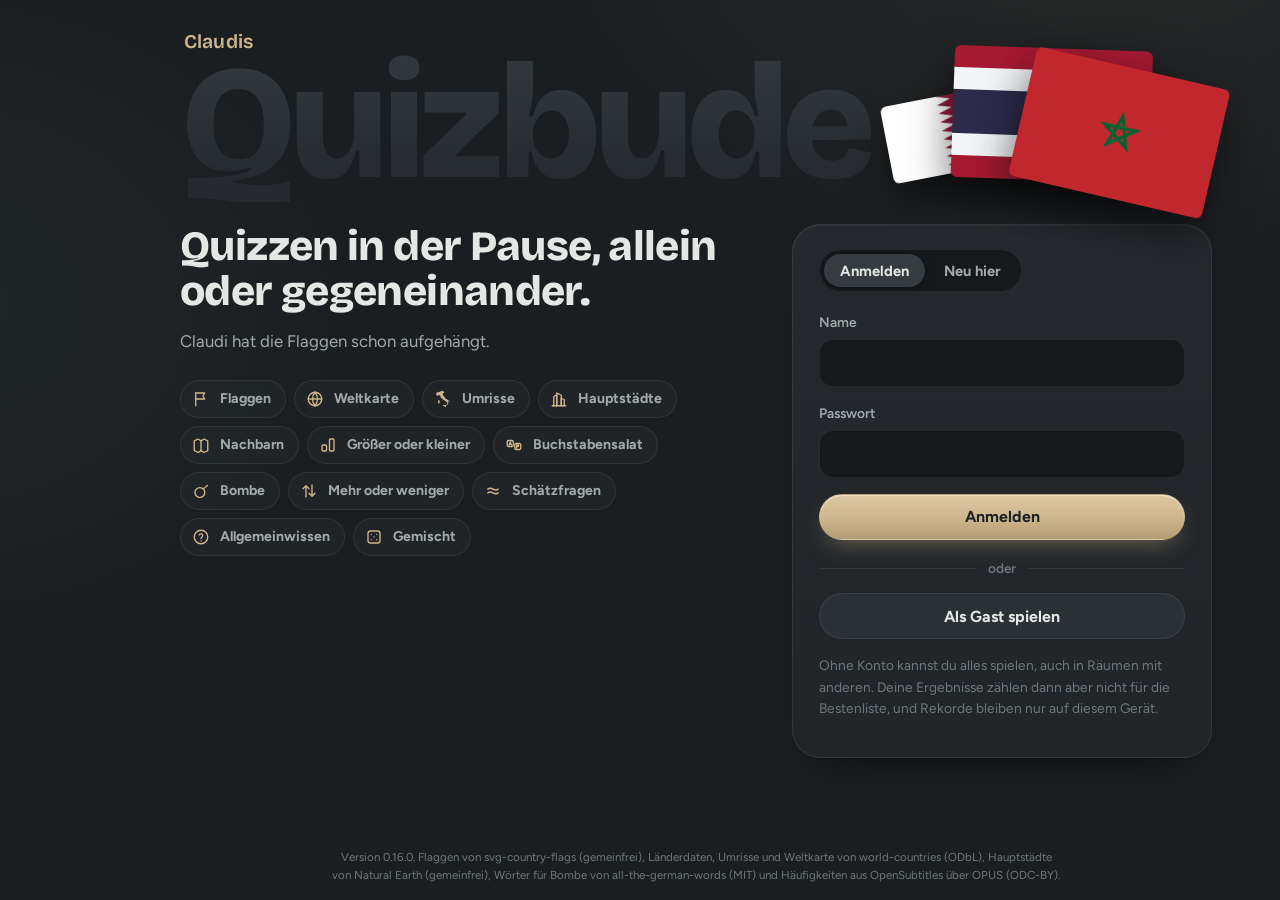
==== index.html @ e396bd6e "0.16.0: Spielleiter-Modus für den Gastgeber, Kategorien in Gruppen Co-Authored-By: Claude Opus 5.5 <" ====
<!DOCTYPE html>
<html lang="de">
<head>
<meta charset="utf-8">
<meta name="viewport" content="width=device-width, initial-scale=1">
<title>Claudis Quizbude</title>
<meta name="description" content="Flaggen raten in der Pause, allein oder zusammen im Raum.">
<meta name="theme-color" content="#1B1E21">
<link rel="icon" href="bilder/icon.svg" type="image/svg+xml">
<link rel="stylesheet" href="css/stil.css?v=0.16.0">
</head>
<body>
<!-- Ladebildschirm: steht sofort, bis Schriften, Bilder und Effekte bereit sind -->
<div class="lade" id="lade" role="status" aria-label="Die Quizbude lädt">
  <div class="lade-mitte"><img class="lade-logo" src="bilder/logo.svg" alt="" width="60" height="60"><div class="lade-linie"><i id="lade-fuellung"></i></div></div>
</div>
<div class="nachricht" id="nachricht" role="status" hidden>
  <svg class="nachricht-icon" width="20" height="20" viewBox="0 0 24 24" fill="none" stroke="currentColor" stroke-width="2" stroke-linecap="round" stroke-linejoin="round" aria-hidden="true"><path d="M3 11v2a1 1 0 0 0 1 1h2l5 4V6L6 10H4a1 1 0 0 0-1 1z"/><path d="M15.5 8.5a5 5 0 0 1 0 7"/><path d="M18.5 5.5a9 9 0 0 1 0 13"/></svg>
  <p id="nachricht-text"></p>
  <button id="nachricht-zu" type="button" aria-label="Nachricht ausblenden"><svg width="16" height="16" viewBox="0 0 24 24" fill="none" stroke="currentColor" stroke-width="2.4" stroke-linecap="round" aria-hidden="true"><path d="M6 6l12 12M18 6L6 18"/></svg></button>
</div>
<main>
  <!-- Anmelden -->
  <section class="screen" id="s-anmelden" hidden>
    <div class="buehnenbild">
      <p class="riese" aria-hidden="true"><span>Claudis</span>Quizbude</p>
      <div class="faecher" data-faecher aria-hidden="true"></div>
    </div>
    <div class="anmelden-raster">
      <div class="anmelden-text">
        <h1>Quizzen in der Pause, allein oder gegeneinander.</h1>
        <p class="unterzeile" id="anmelden-claudi">Claudi hat die Flaggen schon aufgehängt.</p>
        <ul class="anmelden-kats" id="anmelden-kats" aria-label="Was es zu spielen gibt"></ul>
        <section class="karte anmelden-besten" id="anmelden-besten-box" aria-labelledby="ab-titel" hidden>
          <div class="ab-kopf"><h2 id="ab-titel">Gerade vorne</h2><small id="ab-zeit"></small></div>
          <ol class="ab-liste" id="anmelden-besten"></ol>
        </section>
      </div>
      <div class="karte anmelde-karte">
        <div class="umschalter" role="tablist">
          <button role="tab" class="umschalter-knopf aktiv" data-modus="anmelden" aria-selected="true">Anmelden</button>
          <button role="tab" class="umschalter-knopf" data-modus="neu" aria-selected="false">Neu hier</button>
        </div>
        <form id="anmelde-form" autocomplete="on" novalidate>
          <label>Name <input name="name" autocomplete="username" maxlength="16" required></label>
          <label>Passwort <input name="passwort" type="password" autocomplete="current-password" minlength="4" required></label>
          <small class="feststell" id="feststell-hinweis" hidden>Die Feststelltaste ist an.</small>
          <fieldset class="nur-neu" hidden>
            <legend>Dein Avatar</legend>
            <div class="avatar-wahl" id="avatar-wahl"></div>
            <div class="farb-wahl" id="farb-wahl"></div>
          </fieldset>
          <p class="fehler" id="anmelde-fehler" role="alert"></p>
          <button class="knopf haupt breit" type="submit" id="anmelde-knopf">Anmelden</button>
        </form>
        <p class="hinweis" id="offline-hinweis" hidden>Der Server ist gerade nicht erreichbar. Bis dahin geht nur das Spielen als Gast.</p>
        <div class="oder" aria-hidden="true"><span>oder</span></div>
        <button class="knopf zweit breit" id="gast-los">Als Gast spielen</button>
        <p class="hinweis gast-hinweis">Ohne Konto kannst du alles spielen, auch in Räumen mit anderen. Deine Ergebnisse zählen dann aber nicht für die Bestenliste, und Rekorde bleiben nur auf diesem Gerät.</p>
      </div>
    </div>
  </section>

  <!-- Bude (Start) -->
  <section class="screen bude" id="s-bude" hidden>
    <div class="bude-links">
    <div class="buehnenbild">
      <p class="riese" aria-hidden="true"><span>Claudis</span>Quizbude</p>
      <div class="faecher" data-faecher aria-hidden="true"></div>
    </div>
    <div class="held">
      <h1 id="bude-claudi"></h1>
      <div class="aktionen">
        <button class="knopf haupt gross" id="raum-neu">Raum aufmachen</button>
        <form class="code-feld" id="beitreten-form">
          <input id="code-eingabe" maxlength="4" autocomplete="off" spellcheck="false" placeholder="Code" aria-label="Raum-Code">
          <button class="knopf zweit" type="submit">Beitreten</button>
        </form>
      </div>
    </div>

    <section class="kategorien" aria-labelledby="kat-titel">
      <div class="kategorien-kopf">
        <h2 id="kat-titel">Was spielen wir?</h2>
      </div>
      <p class="kategorien-text">Klick auf eine Kategorie, dann geht ein Raum auf. Starten könnt ihr ab 2 Leuten. Allein üben geht unten unter Sprint.</p>
      <div class="kachel-raster" id="kachel-raster"></div>
    </section>

    <div class="bude-raster">
      <section class="karte">
        <h2>Offene Räume</h2>
        <ul id="raum-liste" class="raum-liste"></ul>
      </section>
      <!-- Bestenliste: ab 1560 px fest am rechten Rand, darunter neben bzw. unter den Räumen -->
      <aside class="bude-rechts" aria-labelledby="besten-titel">
        <section class="karte besten-karte">
          <div class="besten-kopf">
            <h2 id="besten-titel">Bestenliste</h2>
            <select id="besten-zeit" aria-label="Zeitraum"></select>
          </div>
          <div class="umschalter klein voll" role="tablist" id="besten-reiter">
            <button role="tab" class="umschalter-knopf aktiv" data-spalte="punkte" aria-selected="true">Punkte</button>
            <button role="tab" class="umschalter-knopf" data-spalte="siege" aria-selected="false">Siege</button>
            <button role="tab" class="umschalter-knopf" data-spalte="sprint" aria-selected="false">Sprint</button>
          </div>
          <p class="besten-saison-ende" id="besten-saison-ende" hidden></p>
        <div class="saison-abzeichen" id="besten-abzeichen" hidden></div>
        <label class="besten-kategorie" hidden><select id="besten-kategorie" aria-label="Sprint-Kategorie"></select></label>
          <ol id="besten-liste" class="besten-felder"></ol>
          <div class="besten-ich" id="besten-ich" hidden></div>
          <p class="besten-fuss" id="besten-fuss"></p>
        </section>
        <section class="karte winterquest" id="winterquest" hidden aria-labelledby="wq-titel"></section>
      </aside>
    </div>
    </div>

  </section>

  <!-- Profil -->
  <section class="screen" id="s-profil" hidden>
    <div class="profil-layout">
      <!-- links: die Spielerkarte, so wie andere sie sehen (zugleich Vorschau beim Anpassen) -->
      <aside class="profil-seite">
        <div id="hochkarte"></div>
        <button class="knopf zweit klein" id="profil-bearbeiten" hidden>Profilbild ändern</button>
        <div class="karte profil-editor" id="profil-editor" hidden>
          <div class="pb-vorschau"><span id="pb-vorschau"></span><span class="pb-was" id="pb-was"></span></div>
          <h3 class="pb-titel">Figur</h3>
          <div class="pb-raster" id="pb-figuren"></div>
          <h3 class="pb-titel">Hintergrund</h3>
          <div class="pb-raster rund" id="pb-kreise"></div>
          <h3 class="pb-titel">Rand</h3>
          <div class="pb-raster rund" id="pb-ringe"></div>
          <div class="zeile">
            <button class="knopf haupt klein" id="profil-speichern">Speichern</button>
            <button class="knopf zweit klein" id="profil-abbrechen">Abbrechen</button>
          </div>
        </div>
      </aside>

      <div class="profil-haupt">
        <header class="profil-kopf">
          <h1 id="profil-name"></h1>
          <p class="profil-unter"><span class="karten-titel" id="profil-titel"></span><span id="profil-seit"></span></p>
          <div class="profil-rang" id="profil-ruhm"></div>
        </header>

        <div class="umschalter profil-reiter" role="tablist" id="profil-reiter">
          <button role="tab" class="umschalter-knopf aktiv" data-tab="uebersicht" aria-selected="true">Übersicht</button>
          <button role="tab" class="umschalter-knopf" data-tab="anpassen" aria-selected="false">Anpassen</button>
          <button role="tab" class="umschalter-knopf" data-tab="abzeichen" aria-selected="false">Abzeichen</button>
          <button role="tab" class="umschalter-knopf" data-tab="ruhm" aria-selected="false">Ruhmesweg</button>
        </div>

        <div class="profil-tab" data-tab="uebersicht">
          <dl class="werte" id="profil-werte"></dl>
          <section class="karte profil-abzeichen-box"><h2>Abzeichen</h2><div class="abz-kompakt" id="profil-abzeichen"></div></section>
          <div class="profil-raster">
            <section class="karte">
              <h2>Platzierungen</h2>
              <ul class="profil-liste" id="profil-raenge"></ul>
              <h2 class="abstand">Sprint-Rekorde</h2>
              <ul class="profil-liste" id="profil-rekorde"></ul>
            </section>
            <section class="karte">
              <h2>Nach Kategorie</h2>
              <ul class="profil-liste" id="profil-kategorien"></ul>
            </section>
          </div>
          <section class="karte">
            <h2>Letzte Spiele</h2>
            <ul class="profil-liste" id="profil-spiele"></ul>
          </section>
        </div>

        <div class="profil-tab" data-tab="anpassen" id="anpassen" hidden>
          <div class="umschalter klein voll" role="tablist" id="anpassen-reiter"></div>
          <p class="anpassen-info">Ein Klick legt es an, links siehst du sofort das Ergebnis.</p>
          <div class="stil-kacheln" id="stil-kacheln"></div>
        </div>

        <div class="profil-tab" data-tab="abzeichen" id="abzeichen-karte" hidden>
          <section class="abz-oben">
            <div class="abz-oben-text">
              <h2>Auf deiner Karte</h2>
              <p>Bis zu drei Abzeichen oder Medaillen ersetzen auf deiner Karte Spiele, Siege und Sprint. Klick auf ein erreichtes Abzeichen legt es drauf, nochmal klicken nimmt es runter. Zum Umsortieren ein Abzeichen auf einen anderen Platz ziehen, mit der Maus geht das auch direkt aus der Liste.</p>
            </div>
            <div class="abz-vitrine" id="abz-vitrine"></div>
          </section>
          <h3 class="abz-titel">Saison-Medaillen</h3>
          <div class="abz-medaillen" id="abz-medaillen"></div>
          <h3 class="abz-titel">Abzeichen <small>Bronze, Silber, Gold, Platin, Diamant</small></h3>
          <div class="abz-raster" id="abz-raster"></div>
        </div>
        <div class="profil-tab" data-tab="ruhm" id="ruhm-karte" hidden>
          <p class="ruhm-erklaerung">Du spielst dich durch die Kartenfarben Karo, Herz, Pik und Kreuz, in jeder Farbe vom Bube bis zum Ass. Ganz oben wartet der Joker. Jede Karte schaltet etwas frei.</p>
          <ul class="ruhm-quellen">
            <li><b>10</b> fürs Mitspielen</li><li><b>3</b> je richtige Antwort</li><li><b>20</b> je Sieg</li><li><b>4</b> je Sprint</li><li><b>1</b> je Sprint-Treffer</li><li><b>+</b> jeder neue Rekord-Treffer</li>
          </ul>
          <div class="ruhmesweg" id="ruhmesweg"></div>
        </div>
      </div>
    </div>
  </section>

  <!-- Nachschlagen -->
  <section class="screen" id="s-lernen" hidden>
    <div class="lernen-kopf">
      <h1>Nachschlagen</h1>
      <p class="unterzeile">Alle Länder zum Anschauen und Lernen. Klick auf ein Land für Hauptstadt, Fläche und Umriss.</p>
    </div>
    <div class="lernen-steuerung">
      <div class="umschalter" role="tablist" id="lernen-art">
        <button role="tab" class="umschalter-knopf aktiv" data-art="flaggen" aria-selected="true">Flaggen</button>
        <button role="tab" class="umschalter-knopf" data-art="umrisse" aria-selected="false">Umrisse</button>
      </div>
      <input id="lernen-suche" type="search" placeholder="Land oder Hauptstadt suchen" autocomplete="off" aria-label="Land oder Hauptstadt suchen">
    </div>
    <div class="chips" id="lernen-region" role="group" aria-label="Kontinent"></div>
    <p class="lernen-anzahl" id="lernen-anzahl"></p>
    <ul class="lernen-raster" id="lernen-raster"></ul>
    <dialog class="lernen-detail" id="lernen-detail">
      <button class="dialog-zu" id="lernen-zu" aria-label="Schließen">×</button>
      <div id="lernen-detail-inhalt"></div>
    </dialog>
  </section>

  <!-- Raum -->
  <section class="screen" id="s-raum" hidden>
    <div class="raum-raster">
      <div class="buehne-karte">
        <div class="buehne-kopf">
          <button class="raum-code" id="raum-code" title="Einladungslink kopieren"></button>
          <span class="runde" id="raum-runde"></span>
          <span class="kopf-knoepfe"><button class="knopf zweit klein" id="raum-freunde" type="button" hidden>Freunde einladen</button><button class="tasten-knopf" type="button" title="Tasten anzeigen (?)" aria-label="Tasten anzeigen">⌨</button><a class="knopf zweit klein" href="#/">Raus</a></span>
        </div>
        <div class="zeitleiste" id="zeitleiste" hidden><div class="zeitleiste-fuellung" id="zeitleiste-fuellung"></div></div>

        <div class="buehne">
          <div class="phase" id="p-warten">
            <h2 class="phase-titel">Gleich geht's los</h2>
            <p class="phase-text" id="warten-text"></p>
            <div class="einst" id="einst">
              <label class="breit">Kategorie <select data-e="kategorie" id="einst-kategorie"></select></label>
              <label class="einst-richtung" hidden>Richtung <select data-e="richtung" id="einst-richtung"><option value="land">Land gegeben, Hauptstadt raten</option><option value="stadt">Hauptstadt gegeben, Land raten</option></select></label>
              <label>Auswahl <select data-e="auswahl" id="einst-auswahl"></select></label>
              <label class="einst-variante" hidden><span id="einst-variante-titel">Schwierigkeit</span> <select data-e="variante" id="einst-variante"></select></label>
              <div class="einst-arten breit" id="einst-arten-feld" hidden><span class="ea-titel">Kategorien in Gemischt <button type="button" class="textknopf" id="einst-arten-alle" hidden>alle wieder an</button></span><div class="arten-chips" id="einst-arten"></div></div>
              <label class="einst-ziel" hidden>Gesucht <select data-e="ziel" id="einst-ziel"><option value="beides">Länder und Hauptstädte</option><option value="land">Nur Länder</option><option value="stadt">Nur Hauptstädte</option></select></label>
              <label class="einst-modus">Antworten <select data-e="modus" id="einst-modus"><option value="tippen">Selbst tippen</option><option value="auswahl">Zur Auswahl</option></select></label>
              <label>Runden <select data-e="runden"><option>5</option><option>10</option><option>15</option><option>20</option><option>30</option></select></label>
              <label>Zeit pro Frage <select data-e="zeit"><option value="10">10 s</option><option value="15">15 s</option><option value="20">20 s</option><option value="30">30 s</option></select></label>
              <label>Gastgeber <select data-e="leiter" id="einst-leiter"><option value="mit">Spielt mit</option><option value="leiten">Leitet nur, spielt nicht mit</option></select></label>
              <label>Raum <select data-e="sichtbar"><option value="offen">Offen, in der Bude sichtbar</option><option value="geschlossen">Geschlossen, nur mit Code</option></select></label>
              <label>Chat <select data-e="chat"><option value="eingeschraenkt">Eingeschränkt</option><option value="offen">Offen</option></select></label>
            </div>
            <button class="knopf haupt gross" id="los">Los geht's</button>
            <p class="phase-text" id="los-hinweis"></p>
          </div>

          <div class="phase" id="p-countdown"><p class="countdown" id="countdown"></p></div>

          <div class="phase" id="p-frage">
            <p class="frage-hinweis" id="frage-hinweis"></p>
            <div class="frage-bild" id="frage-bild"></div>
            <div class="weltkarte" id="raum-weltkarte" hidden></div>
            <p class="aufgeloest" id="aufgeloest" aria-live="polite"></p>
            <p class="frage-info" id="frage-info"></p>
            <form class="rate-form" id="rate-form" autocomplete="off">
              <input id="rate-eingabe" placeholder="Welches Land?" spellcheck="false" autocapitalize="off">
            </form>
            <div class="optionen" id="optionen"></div>
            <p class="leiter-hinweis" id="leiter-hinweis" hidden><span id="leiter-stand"></span> <button type="button" class="textknopf" id="leiter-loesung-knopf">Lösung zeigen</button> <b id="leiter-loesung" hidden></b></p>
          <p class="rueckmeldung" id="rueckmeldung" aria-live="polite"></p>
          </div>

          <div class="phase" id="p-ende">
            <h2 class="phase-titel" id="ende-titel">Endstand</h2>
            <div class="podest" id="podest"></div>
            <div class="ruhm-plus" id="ende-ruhm" hidden></div>
            <div class="zeile mitte">
              <button class="knopf haupt" id="nochmal">Nochmal</button>
              <button class="knopf zweit" id="andere-kategorie">Andere Kategorie</button>
            </div>
            <p class="phase-text" id="ende-text"></p>
          </div>
        </div>
      </div>

      <aside class="karte seite">
        <h2>Im Raum</h2>
        <ul class="spieler-liste" id="spieler-liste"></ul>
        <div class="chat">
          <ul class="chat-liste" id="chat-liste" aria-live="polite"></ul>
          <form id="chat-form" class="chat-form"><input id="chat-eingabe" placeholder="Nachricht schreiben" maxlength="200" autocomplete="off"><button class="knopf zweit klein" type="submit">Senden</button></form>
        </div>
      </aside>
    </div>
  </section>

  <!-- Sprint: Auswahl -->
  <section class="screen" id="s-sprintwahl" hidden>
    <div class="lernen-kopf">
      <h1>Sprint</h1>
      <p class="unterzeile">Allein gegen die Uhr, ganz ohne Raum: 60 Sekunden, so viele wie möglich. Überspringen kostet 2 Sekunden. <button class="tasten-knopf text" type="button">Alle Tasten anzeigen</button></p>
    </div>
    <div class="sprint-region">
      <span class="sr-titel">Region</span>
      <div class="umschalter klein" role="radiogroup" id="sprint-region" aria-label="Region für Flaggen, Umrisse und Hauptstädte"></div>
      <span class="sr-titel sr-zweit">Hauptstädte</span>
      <div class="umschalter klein" role="radiogroup" id="sprint-richtung" aria-label="Richtung bei Hauptstädte"></div>
      <small id="sprint-region-hinweis">Gilt für Flaggen, Weltkarte, Umrisse und Hauptstädte. Mit Region ist der Sprint eine Übung, Rekorde zählen nur bei „Alle“.</small>
    </div>
    <details class="sprint-mehr" id="sprint-mehr">
      <summary>Mehr Einstellungen <small id="sprint-mehr-zahl"></small></summary>
      <div class="sprint-region sm-raster" id="sprint-varianten"></div>
      <small class="sm-hinweis">Rekorde zählen nur mit den Standard-Einstellungen (jeweils die erste Wahl und alle Kategorien in Gemischt). Alles andere ist eine Übung.</small>
    </details>
    <div class="kachel-raster" id="sprint-kacheln"></div>
    <section class="sprint-saison">
      <div class="ss-kopf"><h2>Beste Sprints der Saison</h2><small id="sprint-saison-info"></small></div>
      <div class="ss-raster" id="sprint-saison"></div>
    </section>
  </section>

  <!-- Sprint -->
  <section class="screen" id="s-sprint" hidden>
    <div class="buehne-karte sprint">
      <div class="buehne-kopf">
        <span class="sprint-punkte"><span id="sprint-punkte">0</span> <small>Treffer</small></span>
        <span class="runde" id="sprint-zeit">60 s</span>
        <span class="kopf-knoepfe"><button class="tasten-knopf" type="button" title="Tasten anzeigen (?)" aria-label="Tasten anzeigen">⌨</button><a class="knopf zweit klein" href="#/sprint">Raus</a></span>
      </div>
      <div class="zeitleiste"><div class="zeitleiste-fuellung" id="sprint-leiste"></div></div>
      <div class="buehne">
        <div class="phase" id="sp-laeuft">
          <p class="frage-hinweis" id="sprint-hinweis"></p>
          <div class="frage-bild" id="sprint-bild"></div>
          <div class="weltkarte" id="sprint-weltkarte" hidden></div>
          <form class="rate-form" id="sprint-form" autocomplete="off">
            <input id="sprint-eingabe" placeholder="Welches Land?" spellcheck="false" autocapitalize="off">
          </form>
          <div class="optionen" id="sprint-optionen"></div>
          <button class="textknopf" id="sprint-skip">Weiß ich nicht, weiter</button>
          <p class="rueckmeldung" id="sprint-rueck" aria-live="polite"></p>
        </div>
        <div class="phase sprint-ende" id="sp-ende" hidden>
          <p class="se-kat" id="sprint-kat"></p>
          <div class="se-zahl"><b id="sprint-ergebnis">0</b><span>richtig in 60 Sekunden</span></div>
          <div class="se-vergleich" id="sprint-vergleich"></div>
          <p class="phase-text" id="sprint-rekord"></p>
          <div class="se-werte" id="sprint-werte"></div>
          <div class="ruhm-plus" id="sprint-ruhm" hidden></div>
          <div class="zeile mitte"><button class="knopf haupt" id="sprint-nochmal">Nochmal</button></div>
          <div class="se-listen">
            <section id="sprint-richtig-bereich"><h3>Richtig <small id="sprint-richtig-zahl"></small></h3><ul class="verpasst klein" id="sprint-richtig"></ul></section>
            <section id="sprint-verpasst-bereich"><h3 id="sprint-verpasst-titel">Ausgelassen <small id="sprint-verpasst-zahl"></small></h3><ul class="verpasst klein" id="sprint-verpasst"></ul></section>
          </div>
        </div>
      </div>
    </div>
  </section>

  <footer class="fuss">Version <span id="version"></span>. Flaggen von svg-country-flags (gemeinfrei), Länderdaten, Umrisse und Weltkarte von world-countries (ODbL), Hauptstädte von Natural Earth (gemeinfrei), Wörter für Bombe von all-the-german-words (MIT) und Häufigkeiten aus OpenSubtitles über OPUS (ODC-BY).</footer>
</main>

<!-- Tastenliste -->
<dialog class="spieler-fenster" id="spieler-fenster" aria-label="Spieler"><div class="sf-innen" id="sf-innen"></div></dialog>
<dialog class="spieler-fenster freunde-fenster" id="freunde-fenster" aria-label="Freunde"><div class="sf-innen" id="fr-innen"></div></dialog>
<div class="einladung" id="einladung" role="alert" hidden></div>
<dialog class="aufstieg" id="aufstieg" aria-labelledby="aufstieg-titel"><div class="aufstieg-inhalt" id="aufstieg-inhalt"></div></dialog>
<dialog class="tasten-dialog" id="tasten-dialog" aria-labelledby="tasten-titel">
  <button class="dialog-zu" id="tasten-zu" aria-label="Schließen">×</button>
  <h2 id="tasten-titel">Tasten</h2>
  <dl class="tasten-liste">
    <dt>Antwort wählen</dt><dd><kbd>1</kbd> <kbd>2</kbd> <kbd>3</kbd> <kbd>4</kbd> oder <kbd>A</kbd> <kbd>B</kbd> <kbd>C</kbd> <kbd>D</kbd></dd>
    <dt>Antwort abschicken</dt><dd><kbd>Enter</kbd></dd>
    <dt>Mehr oder weniger</dt><dd><kbd>↑</kbd> höher, länger, später, schwerer · <kbd>↓</kbd> das Gegenteil</dd>
    <dt>Überspringen im Sprint</dt><dd><kbd>→</kbd> oder <kbd>Alt</kbd> + <kbd>D</kbd> (kostet 2 Sekunden)</dd>
    <dt>Raus</dt><dd>Zurück-Taste im Browser oder an der Maus</dd>
    <dt>Diese Liste</dt><dd><kbd>?</kbd></dd>
  </dl>
</dialog>

<!-- Dock: Navigation unten in der Mitte -->
<nav class="dock" id="dock" aria-label="Navigation" hidden>
  <a class="dock-marke" href="#/" aria-label="Zur Bude"><img src="bilder/logo.svg" alt="" width="34" height="34"></a>
  <a class="dock-link" href="#/" data-nav="bude"><svg class="dock-icon" viewBox="0 0 24 24" width="24" height="24" fill="none" stroke="currentColor" stroke-width="2" stroke-linecap="round" stroke-linejoin="round" aria-hidden="true"><path d="M3 10.5 12 3l9 7.5"/><path d="M5 9.5V21h14V9.5"/><path d="M10 21v-6h4v6"/></svg><span>Bude</span></a>
  <a class="dock-link" href="#/sprint" data-nav="sprint"><svg class="dock-icon" viewBox="0 0 24 24" width="24" height="24" fill="none" stroke="currentColor" stroke-width="2" stroke-linecap="round" stroke-linejoin="round" aria-hidden="true"><circle cx="12" cy="13" r="8"/><path d="M12 9v4l2.5 2.5"/><path d="M10 2h4"/><path d="M12 2v3"/></svg><span>Sprint</span></a>
  <a class="dock-link" href="#/lernen" data-nav="lernen"><svg class="dock-icon" viewBox="0 0 24 24" width="24" height="24" fill="none" stroke="currentColor" stroke-width="2" stroke-linecap="round" stroke-linejoin="round" aria-hidden="true"><path d="M4 5.5A2.5 2.5 0 0 1 6.5 3H20v15H6.5A2.5 2.5 0 0 0 4 20.5z"/><path d="M4 20.5A2.5 2.5 0 0 0 6.5 23H20v-5"/></svg><span>Lernen</span></a>
  <button class="dock-link dock-freunde" id="dock-freunde" type="button" hidden><svg class="dock-icon" viewBox="0 0 24 24" width="24" height="24" fill="none" stroke="currentColor" stroke-width="2" stroke-linecap="round" stroke-linejoin="round" aria-hidden="true"><circle cx="9" cy="8" r="3.5"/><path d="M2.5 20c.6-3.6 3.2-5.5 6.5-5.5s5.9 1.9 6.5 5.5"/><path d="M16 4.6a3.5 3.5 0 0 1 0 6.8"/><path d="M18.5 14.8c1.7.7 2.8 2.4 3.1 5.2"/></svg><span>Freunde</span><b class="dock-zahl" id="freunde-zahl" hidden></b></button>
  <span class="dock-trenner" aria-hidden="true"></span>
  <span class="dock-profil" id="profil-chip"></span>
  <a class="ruhm-mini" id="ruhm-mini" href="#/profil" hidden></a>
</nav>
<div class="toast" id="toast" role="status" hidden></div>

<script src="vendor/supabase.js?v=0.16.0"></script>
<script type="module" src="js/app.js?v=0.16.0"></script>
</body>
</html>
---- css/stil.css ----
@font-face { font-family: 'Bricolage'; src: url('../schrift/bricolage-grotesque-latin-600-normal.woff2') format('woff2'); font-weight: 600; font-display: swap; }
@font-face { font-family: 'Bricolage'; src: url('../schrift/bricolage-grotesque-latin-800-normal.woff2') format('woff2'); font-weight: 800; font-display: swap; }
@font-face { font-family: 'Figtree'; src: url('../schrift/figtree-latin-400-normal.woff2') format('woff2'); font-weight: 400; font-display: swap; }
@font-face { font-family: 'Figtree'; src: url('../schrift/figtree-latin-600-normal.woff2') format('woff2'); font-weight: 600; font-display: swap; }
@font-face { font-family: 'Figtree'; src: url('../schrift/figtree-latin-700-normal.woff2') format('woff2'); font-weight: 700; font-display: swap; }

:root {
  /* Graphit, leicht ins Grüngraue gezogen */
  --grund: #1B1E21;
  --tief: #16191B;
  --flaeche: #23272A;
  --flaeche-hoch: #2B3034;
  --flaeche-aktiv: #353B3F;
  --linie: rgba(226, 232, 229, .08);
  --linie-stark: rgba(226, 232, 229, .14);
  --text: #E4E7E4;
  --text-2: #A2AAAB;
  --text-3: #6F777A;
  /* gedeckte Akzente */
  --sand: #CDB68C;
  --sand-hell: #DCC8A2;
  --sand-tief: #B39C72;
  --salbei: #8FB3A2;
  --rose: #CF8E8E;
  --dunkel-auf-sand: #1E2225;

  --display: 'Bricolage', 'Segoe UI', system-ui, sans-serif;
  --schrift: 'Figtree', system-ui, -apple-system, 'Segoe UI', sans-serif;
  --breite: 1180px;
  --r-gross: 28px;
  --r-mittel: 20px;
  --r-klein: 14px;
  --schatten: 0 1px 0 rgba(255,255,255,.035) inset, 0 24px 48px -24px rgba(0,0,0,.6);
}

* { box-sizing: border-box; }
html { -webkit-text-size-adjust: 100%; }
body {
  margin: 0;
  min-height: 100vh;
  background: var(--grund);
  color: var(--text);
  font: 400 1rem/1.55 var(--schrift);
  -webkit-font-smoothing: antialiased;
}
[hidden] { display: none !important; }
h1, h2, h3 { font-family: var(--display); font-weight: 800; line-height: 1.08; margin: 0; letter-spacing: -.015em; }
h2 { font-size: 1.3rem; }
h3 { font-size: 1.05rem; }
a { color: inherit; }
:focus-visible { outline: 2px solid var(--sand); outline-offset: 3px; }
::selection { background: rgba(205,182,140,.35); }

/* Seite mindestens bildschirmhoch, die Fußzeile sitzt immer ganz unten */
main { position: relative; width: 100%; max-width: var(--breite); min-height: 100vh; min-height: 100dvh; margin: 0 auto; padding: 28px 24px 170px; }
.fuss { position: absolute; left: 24px; right: 24px; bottom: 108px; margin: 0; text-align: center; font-size: .74rem; line-height: 1.5; color: var(--text-3); text-wrap: balance; }
[data-ziel] { cursor: pointer; }

/* ---------- Schriftzug als Bühnenbild ---------- */
.buehnenbild { position: relative; }
.riese {
  margin: 0;
  font: 800 clamp(4.2rem, 12.6vw, 11.4rem)/.84 var(--display);
  letter-spacing: -.055em;
  background: linear-gradient(180deg, #343B3F 0%, #25292D 92%);
  -webkit-background-clip: text; background-clip: text;
  color: transparent;
  user-select: none;
  padding-bottom: .06em;
}
.riese span {
  display: block;
  font-size: max(.9rem, .12em);
  font-weight: 600;
  letter-spacing: .01em;
  line-height: 1.4;
  margin: 0 0 .1em .2em;
  background: none;
  -webkit-text-fill-color: var(--sand);
  color: var(--sand);
}

.faecher {
  position: absolute; right: 0; top: 54%;
  width: clamp(180px, 25vw, 330px); aspect-ratio: 1.5;
  transform: translateY(-50%);
  cursor: pointer;
}
.faecher .ff {
  position: absolute; left: 50%; top: 50%; width: 62%;
  transform: translate(-50%, -50%) translate(var(--x), var(--y)) rotate(var(--dreh));
  animation: faechern .8s cubic-bezier(.2, .8, .2, 1) backwards;
  animation-delay: calc(var(--i) * 90ms + 120ms);
}
/* Die Trefferfläche (.ff) bleibt stehen, nur das Bild darin bewegt sich: so flackert nichts an den Kanten */
.faecher .ff img {
  display: block; width: 100%; height: auto; border-radius: 6px;
  filter: drop-shadow(0 18px 22px rgba(0,0,0,.55));
  transition: scale .35s cubic-bezier(.2, 1.3, .4, 1), rotate .35s ease, filter .3s ease;
}
.faecher .ff:hover { z-index: 4; }
.faecher .ff:hover img { scale: 1.09; filter: drop-shadow(0 28px 32px rgba(0,0,0,.6)) brightness(1.08) saturate(1.12); animation: wehen 2.6s ease-in-out infinite; }
.faecher:has(.ff:hover) .ff:not(:hover) img { filter: drop-shadow(0 14px 18px rgba(0,0,0,.5)) brightness(.78); }
@keyframes wehen { 0%, 100% { rotate: -1.8deg; } 50% { rotate: 1.8deg; } }
/* Klick: neue Flaggen kommen umgedreht rein */
.faecher.neu .ff img { animation: umdrehen .6s cubic-bezier(.2, .9, .3, 1.2) backwards; animation-delay: calc(var(--i) * 70ms); }
@keyframes umdrehen { from { opacity: 0; scale: .6; rotate: -25deg; } }
@media (prefers-reduced-motion: reduce) { .faecher .ff:hover img { animation: none; } }

/* Kategorie-Kacheln: jede Kachel bekommt eine eigene kleine Bewegung beim Drüberfahren */
.kachel .kachel-bild > * { transition: transform .4s cubic-bezier(.2, 1.4, .4, 1), filter .3s ease; }
.kb-faecher img { transition: transform .4s cubic-bezier(.2, 1.4, .4, 1); }
.kachel:hover .kb-faecher img:nth-child(1) { transform: rotate(-20deg) translate(-8px, 2px); }
.kachel:hover .kb-faecher img:nth-child(2) { transform: rotate(0deg) translateY(-6px); }
.kachel:hover .kb-faecher img:nth-child(3) { transform: rotate(22deg) translate(8px, 2px); }
.kachel:hover .kb-karte { transform: scale(1.14); filter: drop-shadow(0 8px 12px rgba(0,0,0,.5)) brightness(1.15); }
.kachel:hover .kb-umriss { transform: rotate(-8deg) scale(1.1); }
.kachel:hover .kb-text:not(.kb-gross) { animation: wackeln-frage .6s ease; }
.kachel:hover .kb-gross { animation: huepfen .7s cubic-bezier(.3, 1.6, .5, 1); }
.kachel:hover .kb-duell { animation: tauschen .7s ease; }
.kachel:hover .kb-emoji { animation: wuerfeln .7s cubic-bezier(.3, 1.4, .5, 1); }
@keyframes wackeln-frage { 0%, 100% { transform: none; } 25% { transform: rotate(-6deg); } 50% { transform: rotate(5deg); } 75% { transform: rotate(-3deg); } }
@keyframes huepfen { 0%, 100% { transform: none; } 40% { transform: translateY(-10px) scale(1.1); } 70% { transform: translateY(2px) scale(.97); } }
@keyframes tauschen { 0%, 100% { transform: none; } 50% { transform: scale(1.08) rotate(-3deg); } }
@keyframes wuerfeln { from { transform: rotate(0) scale(1); } 60% { transform: rotate(320deg) scale(1.15); } to { transform: rotate(360deg) scale(1); } }
@keyframes faechern {
  from { opacity: 0; transform: translate(-50%, -50%) translateY(30px) rotate(0deg) scale(.92); }
}

/* ---------- Knöpfe ---------- */
.knopf {
  display: inline-flex; align-items: center; justify-content: center; gap: 8px;
  font: 700 1rem/1.2 var(--schrift);
  padding: .78em 1.35em;
  border-radius: 999px; border: 1px solid transparent;
  cursor: pointer; text-decoration: none; white-space: nowrap;
  transition: transform .1s ease, filter .15s ease, background-color .15s ease, border-color .15s ease;
}
.knopf:disabled { opacity: .45; cursor: default; }
.knopf.haupt {
  background: linear-gradient(180deg, var(--sand-hell), var(--sand) 55%, var(--sand-tief));
  color: var(--dunkel-auf-sand);
  box-shadow: inset 0 1px 0 rgba(255,255,255,.45), 0 10px 24px -10px rgba(205,182,140,.55);
}
.knopf.haupt:not(:disabled):hover { filter: brightness(1.05); }
.knopf.haupt:not(:disabled):active { transform: translateY(1px); }
.knopf.zweit { background: var(--flaeche-hoch); color: var(--text); border-color: var(--linie); }
.knopf.zweit:not(:disabled):hover { background: var(--flaeche-aktiv); border-color: var(--linie-stark); }
.knopf.gross { font-size: 1.08rem; padding: .95em 1.7em; }
.knopf.klein { font-size: .86rem; padding: .5em 1em; }
.knopf.breit { width: 100%; }
.textknopf {
  font: 600 .95rem var(--schrift); color: var(--text-2);
  background: none; border: 0; padding: 4px 2px; cursor: pointer;
  text-decoration: underline; text-decoration-color: var(--linie-stark); text-underline-offset: 4px;
}
.textknopf:hover { color: var(--text); text-decoration-color: var(--sand); }

/* ---------- Felder ---------- */
input, select {
  font: 600 1rem/1.3 var(--schrift);
  width: 100%;
  padding: .78em 1em;
  border-radius: var(--r-klein);
  border: 1px solid var(--linie);
  background: var(--tief); color: var(--text);
  transition: border-color .15s, box-shadow .15s;
}
input::placeholder { color: var(--text-3); }
input:focus, select:focus { outline: none; border-color: rgba(205,182,140,.6); box-shadow: 0 0 0 4px rgba(205,182,140,.12); }
select { appearance: none; cursor: pointer;
  background-image: linear-gradient(45deg, transparent 50%, var(--text-2) 50%), linear-gradient(135deg, var(--text-2) 50%, transparent 50%);
  background-position: calc(100% - 20px) 55%, calc(100% - 15px) 55%; background-size: 5px 5px; background-repeat: no-repeat; padding-right: 2.4em; }
select:disabled { opacity: .6; cursor: default; }
select option { background: var(--flaeche); color: var(--text); }
label { display: grid; gap: 6px; font-weight: 600; font-size: .86rem; color: var(--text-2); }
.zeile { display: flex; gap: 10px; align-items: center; }
.zeile.mitte { justify-content: center; flex-wrap: wrap; }
.fehler { color: var(--rose); font-weight: 700; margin: 0; }
.fehler:empty { display: none; }
.fehler.info { color: var(--salbei); }
.hinweis { color: var(--text-2); font-size: .92rem; }

/* ---------- Tastenliste ---------- */
.kopf-knoepfe { display: inline-flex; align-items: center; gap: 8px; }
.tasten-knopf {
  width: 34px; height: 34px; border-radius: 50%; border: 1px solid var(--linie); background: var(--flaeche-hoch);
  color: var(--text-2); font-size: 1.05rem; line-height: 1; cursor: pointer;
}
.tasten-knopf:hover { color: var(--text); border-color: var(--linie-stark); }
.tasten-knopf.text { width: auto; height: auto; border: 0; background: none; padding: 0; font: inherit; color: var(--sand); text-decoration: underline; text-underline-offset: 3px; }
.tasten-dialog {
  width: min(92vw, 540px); padding: 28px; border-radius: var(--r-gross);
  background: #262B2F; color: var(--text); border: 1px solid var(--linie-stark); box-shadow: 0 40px 80px -20px rgba(0,0,0,.8);
}
.tasten-dialog::backdrop { background: rgba(10, 12, 14, .6);  }
.tasten-dialog h2 { margin: 0 0 16px; }
.tasten-liste { display: grid; grid-template-columns: auto 1fr; gap: 12px 20px; margin: 0; align-items: baseline; }
.tasten-liste dt { color: var(--text-2); font-weight: 600; }
.tasten-liste dd { margin: 0; color: var(--text); }

/* ---------- Effekte ---------- */
.konfetti { position: fixed; inset: 0; width: 100vw; height: 100vh; pointer-events: none; z-index: 60; }
@keyframes puls { 0% { transform: scale(1.35); opacity: .2; } 60% { transform: scale(.96); opacity: 1; } 100% { transform: scale(1); } }
.puls { animation: puls .5s cubic-bezier(.2, .8, .2, 1); display: inline-block; }
.sprint-punkte { position: relative; display: inline-block; }
@keyframes pop { 0% { transform: scale(1); } 35% { transform: scale(1.28); } 100% { transform: scale(1); } }
.sprint-punkte.pop { animation: pop .35s ease; }
.plus-eins {
  position: absolute; left: 100%; top: -4px; margin-left: 4px; font: 800 1rem var(--display); color: var(--salbei);
  pointer-events: none; animation: hoch .9s ease-out forwards;
}
@keyframes hoch { from { transform: translateY(6px); opacity: 0; } 20% { opacity: 1; } to { transform: translateY(-26px); opacity: 0; } }
.rekord-neu { color: var(--sand) !important; font-weight: 800; animation: puls .6s ease; }
.podest-name { display: inline-flex; align-items: center; gap: 6px; min-width: 0; font-weight: 700; }

/* richtig: kurzer grüner Schein */
@keyframes schein { 0% { box-shadow: 0 0 0 0 rgba(143,179,162,.6); } 100% { box-shadow: 0 0 0 16px rgba(143,179,162,0); } }
.rate-form input.richtig, .optionen button.richtig { animation: schein .7s ease-out; }
/* Leiste unten beim Spielen ausblenden */
.dock { transition: opacity .25s ease, transform .25s ease, visibility .25s; }
body.spielt .dock { opacity: 0; visibility: hidden; transform: translate(-50%, 24px); }

/* ---------- Größer oder kleiner: Auflösung ---------- */
.optionen.duell .duell-zahl, .optionen.duell .duell-balken, .optionen.duell .duell-urteil { visibility: hidden; }
.optionen.duell.aufgedeckt .duell-zahl, .optionen.duell.aufgedeckt .duell-balken, .optionen.duell.aufgedeckt .duell-urteil { visibility: visible; }
.optionen.duell .duell-zahl { font: 700 .95rem var(--schrift); color: var(--text-2); font-variant-numeric: tabular-nums; margin-top: -6px; }
.optionen.duell .duell-balken { width: 100%; height: 8px; border-radius: 99px; background: rgba(255,255,255,.07); overflow: hidden; }
.optionen.duell .duell-balken i { display: block; height: 100%; width: 0; border-radius: inherit; background: var(--text-3); transition: width .7s cubic-bezier(.2, .8, .2, 1); }
.optionen.duell.aufgedeckt .duell-balken i { width: var(--anteil); }
.optionen.duell .duell-urteil { font: 800 .9rem var(--display); color: var(--text-3); min-height: 1.2em; }
.optionen.duell button.gewinner .duell-balken i { background: var(--salbei); }
.optionen.duell button.gewinner .duell-urteil { color: var(--salbei); }
.optionen.duell button.richtig, .optionen.duell button.falsch, .optionen.duell button.gewinner { color: var(--text); }
.optionen.duell button.gewinner { border-color: rgba(143,179,162,.6); background: rgba(143,179,162,.1); }
.optionen.duell button.richtig { border-color: var(--salbei); background: rgba(143,179,162,.18); }
.optionen.duell button.falsch { border-color: var(--rose); background: rgba(207,142,142,.14); }
.optionen.duell button.falsch .duell-urteil { color: var(--rose); }
.optionen.duell.aufgedeckt button:not(.gewinner) img { opacity: .75; }

/* ---------- Feststelltaste ---------- */
.feststell { display: block; margin-top: -6px; color: var(--sand); font-weight: 700; font-size: .82rem; }
.feststell[hidden] { display: none; }

/* ---------- Als Gast ---------- */
.oder { display: flex; align-items: center; gap: 12px; margin: 18px 0 14px; color: var(--text-3); font-size: .85rem; font-weight: 600; }
.oder::before, .oder::after { content: ""; flex: 1; height: 1px; background: var(--linie); }
.gast-hinweis { margin-top: 10px; color: var(--text-3); font-size: .86rem; }
.dock-gast { display: inline-flex; align-items: center; gap: 8px; color: var(--text-2); font-weight: 700; padding: 0 4px; }
.dock-gast .avatar { background: var(--flaeche-aktiv); }

/* ---------- Eigene Klappliste ---------- */
select.nativ { display: none !important; }
.feld { position: relative; }
.feld-knopf {
  width: 100%; display: flex; align-items: center; gap: 10px; text-align: left;
  font: 600 1rem/1.3 var(--schrift); color: var(--text);
  padding: .68em .9em; border-radius: var(--r-klein); border: 1px solid var(--linie); background: var(--tief);
  cursor: pointer; transition: border-color .15s, box-shadow .15s;
}
.feld-knopf:hover:not(:disabled) { border-color: var(--linie-stark); }
.feld.offen .feld-knopf, .feld-knopf:focus-visible { outline: none; border-color: rgba(205,182,140,.6); box-shadow: 0 0 0 4px rgba(205,182,140,.12); }
.feld-knopf:disabled { opacity: .6; cursor: default; }
.feld-text { flex: 1; min-width: 0; white-space: nowrap; overflow: hidden; text-overflow: ellipsis; }
.feld-symbol { display: grid; place-items: center; width: 26px; height: 26px; flex: none; color: var(--sand); }
.feld-symbol img { width: 22px; height: 22px; }
.feld-pfeil { flex: none; color: var(--text-2); transition: transform .15s; }
.feld.offen .feld-pfeil { transform: rotate(180deg); }
.feld-liste {
  position: absolute; z-index: 40; left: 0; right: 0; top: calc(100% + 6px);
  margin: 0; padding: 6px; list-style: none; outline: none;
  background: #2A2F33; border: 1px solid var(--linie-stark); border-radius: 16px;
  box-shadow: 0 24px 48px -12px rgba(0,0,0,.75); max-height: 330px; overflow-y: auto;
}
.feld-liste li { display: flex; align-items: center; gap: 10px; padding: .6em .7em; border-radius: 10px; cursor: pointer; font-weight: 600; color: var(--text); }
.feld-liste li.aktiv { background: var(--flaeche-aktiv); }
.feld-haken { flex: none; color: var(--sand); visibility: hidden; }
.feld-liste li[aria-selected="true"] .feld-haken { visibility: visible; }
.feld-liste li[aria-selected="true"] .feld-text { color: var(--sand-hell); }
.besten-kategorie .feld { min-width: 240px; }

/* ---------- Karten ---------- */
.karte {
  background: linear-gradient(180deg, #25292D, #212528);
  border: 1px solid var(--linie);
  border-radius: var(--r-gross);
  padding: 24px 26px;
  box-shadow: var(--schatten);
}
.karte h2 { margin-bottom: 14px; }
.karte h2.abstand { margin-top: 30px; }
.karte-kopf { display: flex; align-items: center; justify-content: space-between; gap: 12px; flex-wrap: wrap; margin-bottom: 14px; }
.karte-kopf h2 { margin: 0; }

.umschalter { display: inline-flex; gap: 2px; background: var(--tief); border: 1px solid var(--linie); border-radius: 999px; padding: 4px; }
.umschalter-knopf {
  font: 700 .92rem var(--schrift); color: var(--text-2);
  border: 0; background: transparent; padding: .5em 1.1em; border-radius: 999px; cursor: pointer;
  transition: background-color .15s, color .15s;
}
.umschalter-knopf:hover { color: var(--text); }
.umschalter-knopf.aktiv { background: var(--flaeche-aktiv); color: var(--text); box-shadow: 0 2px 8px rgba(0,0,0,.25); }
.umschalter.klein .umschalter-knopf { font-size: .82rem; padding: .4em .9em; }

/* ---------- Anmelden ---------- */
.anmelden-raster { display: grid; gap: 32px; align-items: start; margin-top: 22px; }
@media (min-width: 880px) { .anmelden-raster { grid-template-columns: 1fr 420px; } }
.anmelden-text h1 { font-size: clamp(1.7rem, 3.3vw, 2.6rem); max-width: 20ch; }
.anmelden-kats { list-style: none; margin: 26px 0 0; padding: 0; display: flex; flex-wrap: wrap; gap: 8px; max-width: 620px; }
.anmelden-kats li {
  display: inline-flex; align-items: center; gap: 8px; padding: 7px 14px 7px 9px; border-radius: 999px;
  background: rgba(35, 39, 42, .72); border: 1px solid var(--linie); font-weight: 700; font-size: .88rem; color: var(--text-2);
  animation: t-text .4s ease both; animation-delay: calc(var(--i) * 50ms + 200ms);
}
.anmelden-kats .raum-symbol { display: grid; place-items: center; width: 22px; height: 22px; color: var(--sand); }
.anmelden-kats .raum-symbol svg { width: 18px; height: 18px; }
.anmelden-besten { margin-top: 28px; max-width: 520px; padding: 20px 22px 14px; }
.ab-kopf { display: flex; align-items: baseline; justify-content: space-between; gap: 12px; margin-bottom: 10px; }
.ab-kopf h2 { font-size: 1.15rem; margin: 0; }
.ab-kopf small { color: var(--text-3); font-weight: 700; }
.ab-liste { list-style: none; margin: 0; padding: 0; display: grid; gap: 4px; }
.ab-liste li { animation: t-text .4s ease both; animation-delay: calc(var(--i) * 70ms + 300ms); }
.ab-liste a { display: flex; align-items: center; gap: 12px; padding: 7px 10px; border-radius: 14px; color: var(--text); cursor: pointer; transition: background-color .15s, transform .15s; }
.ab-liste a:hover, .ab-liste a:focus-visible { background: rgba(255, 255, 255, .05); transform: translateX(3px); outline: none; }
.ab-liste .rang { width: 26px; height: 26px; display: grid; place-items: center; border-radius: 50%; font: 800 .82rem var(--display); color: var(--text-3); background: var(--flaeche-hoch); flex: none; }
.ab-liste .p1 .rang { color: #2A2310; background: #EBC660; }
.ab-liste .p2 .rang { color: #24272A; background: #D4D8DC; }
.ab-liste .p3 .rang { color: #2A1C12; background: #D49A6A; }
.ab-liste .avatar { width: 36px; height: 36px; font-size: 1.1rem; }
.ab-name { flex: 1; min-width: 0; font-weight: 700; white-space: nowrap; overflow: hidden; text-overflow: ellipsis; }
.ab-wert { font: 800 1.05rem var(--display); color: var(--sand-hell); }
.ab-wert small { font: 600 .7rem var(--schrift); color: var(--text-3); margin-left: 4px; }
.unterzeile { color: var(--text-2); font-size: 1.05rem; margin: 14px 0 0; }
.anmelde-karte form { display: grid; grid-template-columns: minmax(0, 1fr); gap: 16px; margin-top: 20px; }
.anmelde-karte .hinweis { margin-top: 16px; }
fieldset { border: 0; padding: 0; margin: 0; min-width: 0; }
legend { font-weight: 600; font-size: .86rem; color: var(--text-2); margin-bottom: 8px; padding: 0; }
.avatar-wahl { display: grid; grid-template-columns: repeat(9, minmax(0, 1fr)); gap: 6px; }
.avatar-wahl button {
  aspect-ratio: 1; min-width: 0; padding: 0; font-size: 1.25rem; cursor: pointer;
  border-radius: 12px; border: 1px solid var(--linie); background: var(--tief);
  transition: background-color .15s, border-color .15s, transform .1s;
}
.avatar-wahl button:hover { background: var(--flaeche-hoch); }
.avatar-wahl button[aria-pressed="true"] { border-color: var(--sand); background: var(--flaeche-aktiv); transform: scale(1.06); }
.farb-wahl { display: flex; gap: 10px; margin-top: 12px; }
.farb-wahl button { width: 30px; height: 30px; border-radius: 50%; border: 0; cursor: pointer; box-shadow: 0 0 0 3px var(--flaeche), 0 0 0 4px transparent; transition: box-shadow .15s; }
.farb-wahl button[aria-pressed="true"] { box-shadow: 0 0 0 3px var(--flaeche), 0 0 0 5px var(--text); }

/* ---------- Bude ---------- */
.held { position: relative; margin-top: 34px; }
.held h1 { font-size: clamp(1.7rem, 3.4vw, 2.6rem); max-width: 24ch; }
.aktionen { display: flex; flex-wrap: wrap; gap: 12px; align-items: center; margin-top: 22px; }
.code-feld {
  display: flex; align-items: center; gap: 6px;
  background: var(--flaeche); border: 1px solid var(--linie); border-radius: 999px; padding: 5px;
}
.code-feld input {
  width: 7.5ch; border: 0; background: transparent; box-shadow: none;
  font: 800 1.15rem var(--display); letter-spacing: .16em; text-transform: uppercase; text-align: center; padding: .4em .2em .4em .6em;
}
.code-feld input:focus { box-shadow: none; }
.code-feld:focus-within { border-color: rgba(205,182,140,.5); }

.bude-raster { display: grid; gap: 20px; margin-top: 44px; }
.leer { color: var(--text-2); padding: 6px 0; }
/* Offene Räume: jede Zeile Code, Infos, Knopf */
.raum-liste { list-style: none; margin: 14px 0 0; padding: 0; display: grid; grid-template-columns: repeat(auto-fill, minmax(min(100%, 380px), 1fr)); gap: 10px; }
.raum-liste > li.leer { grid-column: 1 / -1; }
.raum-zeile {
  display: grid; grid-template-columns: auto minmax(0, 1fr) auto; gap: 14px; align-items: center;
  padding: 12px 14px; border-radius: var(--r-klein); background: rgba(255,255,255,.03); border: 1px solid var(--linie);
  transition: border-color .15s, background-color .15s;
}
.raum-zeile:hover { border-color: var(--linie-stark); background: rgba(255,255,255,.05); }
.raum-zeile .code { font: 800 1rem/1 var(--display); letter-spacing: .14em; color: var(--sand); background: var(--tief); border: 1px solid var(--linie); padding: 11px 10px 11px 12px; border-radius: 12px; }
.raum-zeile .info { display: grid; gap: 2px; min-width: 0; line-height: 1.3; }
.raum-zeile .info strong { font-weight: 800; white-space: nowrap; overflow: hidden; text-overflow: ellipsis; }
.raum-kat { display: flex; align-items: center; gap: 6px; color: var(--text-2); font-size: .86rem; min-width: 0; }
.raum-symbol { display: inline-grid; place-items: center; width: 18px; height: 18px; flex: none; color: var(--sand); }
.raum-symbol svg, .raum-symbol img { width: 18px; height: 18px; }
.raum-status { display: flex; align-items: center; gap: 6px; color: var(--text-3); font-size: .8rem; }
.raum-status::before { content: ""; width: 7px; height: 7px; border-radius: 50%; background: var(--sand); flex: none; }
.raum-status.wartet::before { background: var(--salbei); box-shadow: 0 0 0 0 rgba(143,179,162,.6); animation: warte-puls 2s ease-out infinite; }
@keyframes warte-puls { 0% { box-shadow: 0 0 0 0 rgba(143,179,162,.55); } 100% { box-shadow: 0 0 0 7px rgba(143,179,162,0); } }
@media (max-width: 480px) {
  .raum-zeile { grid-template-columns: auto minmax(0, 1fr); }
  .raum-zeile .knopf { grid-column: 1 / -1; justify-self: stretch; text-align: center; }
}

@media (min-width: 900px) { .bude-raster { align-items: start; } }

/* ---------- Bestenliste ----------
   Breite Bildschirme: schmale Spalte fest am rechten Rand, der Inhalt in der Mitte bleibt so groß wie immer.
   Sonst: unter dem Inhalt. */
@media (min-width: 1100px) and (max-width: 1559px) { .bude-raster { grid-template-columns: minmax(0, 1fr) 330px; } }
@media (min-width: 1860px) {
  .bude-rechts {
    position: fixed; top: 24px; right: 24px; width: 300px; margin: 0; z-index: 5;
    max-height: calc(100vh - 48px); overflow-y: auto; scrollbar-width: thin; border-radius: var(--r-gross);
  }
}
@media (min-width: 1560px) and (max-width: 1859px) {
  .bude-rechts { position: fixed; top: 24px; right: 20px; width: 290px; margin: 0; z-index: 5; max-height: calc(100vh - 48px); overflow-y: auto; scrollbar-width: thin; border-radius: var(--r-gross); }
  body:has(#s-bude:not([hidden])) main { margin-left: max(0px, calc((100vw - 330px - var(--breite)) / 2)); margin-right: 0; }
}
@media (min-width: 900px) and (max-width: 1099px) {
  .bude-rechts .besten-felder { display: grid; grid-template-columns: repeat(auto-fill, minmax(260px, 1fr)); gap: 8px; }
}
.besten-karte { padding: 18px 16px 16px; }
.besten-kopf { display: flex; align-items: center; justify-content: space-between; gap: 8px; margin-bottom: 12px; }
.besten-kopf h2 { margin: 0; font-size: 1.15rem; }
/* kleine Zeitraum-Auswahl */
.besten-kopf .feld { min-width: 0; }
.besten-kopf .feld-knopf { padding: .34em .6em .34em .75em; font-size: .78rem; border-radius: 99px; gap: 4px; color: var(--sand); background: rgba(205,182,140,.08); border-color: rgba(205,182,140,.25); }
.besten-kopf .feld-pfeil { width: 14px; height: 14px; }
.besten-kopf .feld-liste { left: auto; right: 0; width: 200px; }
.umschalter.voll { display: flex; width: 100%; }
.umschalter.voll .umschalter-knopf { flex: 1; }
.besten-kategorie { margin: 10px 0 0; display: block; }
.besten-kategorie .feld { width: 100%; }
@media (min-width: 900px) and (max-width: 1099px) {
  .besten-karte .umschalter.voll { max-width: 440px; }
  .besten-kategorie .feld { width: min(100%, 280px); }
}
.besten-kategorie .feld-knopf { padding: .5em .8em; font-size: .9rem; }
/* jede Zeile ein Feld */
.besten-felder { list-style: none; margin: 14px 0 0; padding: 0; display: grid; gap: 6px; }
.besten-feld a {
  display: grid; grid-template-columns: 26px 40px minmax(0, 1fr) auto; align-items: center; gap: 10px;
  padding: 8px 12px 8px 8px; border-radius: 14px; text-decoration: none; color: var(--text);
  background: rgba(255,255,255,.035); border: 1px solid transparent;
  transition: background-color .15s, border-color .15s, transform .15s;
}
.besten-feld a:hover { background: rgba(255,255,255,.06); border-color: var(--linie-stark); transform: translateX(-2px); }
.besten-feld .rang { font: 800 .95rem var(--display); color: var(--text-3); text-align: center; }
.bf-avatar { position: relative; display: grid; place-items: center; }
.bf-avatar .avatar { width: 36px; height: 36px; font-size: 1.15rem; }
.bf-mitte { display: grid; min-width: 0; line-height: 1.2; }
.bf-name { font-weight: 700; font-size: .92rem; white-space: nowrap; overflow: hidden; text-overflow: ellipsis; }
.bf-unter { font-size: .72rem; color: var(--text-3); white-space: nowrap; overflow: hidden; text-overflow: ellipsis; }
.bf-titel { white-space: nowrap; overflow: hidden; text-overflow: ellipsis; font-size: .72rem; }
.bf-wert { display: grid; justify-items: end; line-height: 1.1; }
.bf-wert small { margin-left: 0 !important; font-size: .64rem !important; }
.bf-wert { font: 800 1rem var(--display); font-variant-numeric: tabular-nums; text-align: right; white-space: nowrap; }
.bf-wert small { font: 600 .7rem var(--schrift); color: var(--text-3); margin-left: 3px; }
/* Platz 1 bis 3: Medaillen-Farbe, Glanz, Medaille statt Zahl */
.besten-feld.top a { border-color: color-mix(in srgb, var(--medaille) 45%, transparent); background: linear-gradient(100deg, color-mix(in srgb, var(--medaille) 24%, transparent), rgba(255,255,255,.02) 70%); position: relative; overflow: hidden; }
.besten-feld.p1 { --medaille: #E2C487; } .besten-feld.p2 { --medaille: #C3CACF; } .besten-feld.p3 { --medaille: #C99A6E; }
.besten-feld.top .rang {
  width: 24px; height: 24px; border-radius: 50%; display: grid; place-items: center; font-size: .78rem; color: #1B1E21;
  background: radial-gradient(circle at 35% 30%, #fff8 0, transparent 45%), var(--medaille);
  box-shadow: 0 0 0 2px color-mix(in srgb, var(--medaille) 35%, transparent), 0 4px 10px -2px rgba(0,0,0,.6);
}
.besten-feld.top .bf-wert { color: var(--medaille); }
.besten-feld.top .bf-avatar .avatar { box-shadow: 0 0 0 2px var(--medaille); }
.besten-feld.p1 a { padding-top: 12px; padding-bottom: 12px; }
.besten-feld.p1 .bf-avatar .avatar { width: 40px; height: 40px; box-shadow: 0 0 0 2px var(--medaille), 0 0 18px -2px var(--medaille); }
/* Glanz, der langsam über die Top 3 läuft */
.besten-feld.top a::after {
  content: ""; position: absolute; inset: 0; pointer-events: none;
  background: linear-gradient(110deg, transparent 35%, rgba(255,255,255,.16) 50%, transparent 65%);
  transform: translateX(-120%); animation: glanz 5.5s ease-in-out infinite; animation-delay: calc(var(--i, 0) * .6s + 1s);
}
@keyframes glanz { 0%, 70% { transform: translateX(-120%); } 100% { transform: translateX(120%); } }
.besten-feld.ich a { border-color: rgba(143,179,162,.6); box-shadow: inset 3px 0 0 var(--salbei); }
.besten-feld.ich .bf-name { color: var(--salbei); }
.besten-felder li.leer { color: var(--text-2); padding: 8px 4px; }
.besten-ich { display: grid; grid-template-columns: 26px 36px minmax(0, 1fr) auto; gap: 10px; align-items: center; padding: 8px 12px 8px 8px; margin-top: 10px; border-radius: 14px; background: rgba(143,179,162,.1); box-shadow: inset 3px 0 0 var(--salbei); font-weight: 700; }
.besten-ich[hidden] { display: none; }
.besten-ich .rang { font: 800 .95rem var(--display); color: var(--salbei); text-align: center; }
.besten-ich .avatar { width: 36px; height: 36px; font-size: 1.1rem; }
.besten-fuss { margin: 12px 2px 0; color: var(--text-3); font-size: .78rem; line-height: 1.45; }

/* Krone: fällt beim Erscheinen ein, schwebt danach leicht und blitzt ab und zu auf */
.krone { display: inline-block; filter: drop-shadow(0 3px 4px rgba(0,0,0,.55)); animation: krone-rein .9s cubic-bezier(.2, 1.4, .4, 1) .3s both, krone-schweben 3.2s ease-in-out 1.2s infinite, krone-blitz 4.5s ease-in-out 2s infinite; }
@keyframes krone-rein { from { transform: translateY(-16px) rotate(-25deg) scale(.6); opacity: 0; } to { transform: none; opacity: 1; } }
@keyframes krone-schweben { 0%, 100% { transform: translateY(0) rotate(-6deg); } 50% { transform: translateY(-3px) rotate(4deg); } }
@keyframes krone-blitz { 0%, 85%, 100% { filter: drop-shadow(0 3px 4px rgba(0,0,0,.55)) brightness(1); } 92% { filter: drop-shadow(0 0 8px rgba(255,220,140,.95)) brightness(1.35); } }
.bf-avatar .krone { position: absolute; top: -13px; left: 50%; margin-left: -9px; font-size: 1.05rem; z-index: 1; }

/* Platznummer steht jetzt in .rang */
.besten-liste li.leer { display: block; border: 0; }
.besten-liste li.leer::before { content: none; }
.wert { font: 800 1.05rem var(--display); font-variant-numeric: tabular-nums; }

.avatar {
  display: inline-grid; place-items: center; flex: none;
  width: 34px; height: 34px; border-radius: 50%;
  font-size: 1.05rem; line-height: 1;
  box-shadow: inset 0 0 0 1px rgba(0,0,0,.15);
}

kbd {
  display: inline-block; min-width: 1.6em; padding: .05em .4em; text-align: center;
  font: 700 .78rem/1.5 var(--schrift); color: var(--text);
  background: var(--flaeche-hoch); border: 1px solid var(--linie-stark); border-bottom-width: 2px; border-radius: 6px;
}
.tasten { color: var(--text-3); font-weight: 600; margin-left: 6px; text-decoration: none; display: inline-block; }

/* ---------- Kategorien in der Bude ---------- */
.kategorien { margin-top: 52px; }
.kategorien h2 { margin-bottom: 16px; }
.kachel-raster { display: grid; grid-template-columns: repeat(2, minmax(0, 1fr)); gap: 12px; }
@media (min-width: 620px) { .kachel-raster { grid-template-columns: repeat(4, minmax(0, 1fr)); } }
/* ab Laptop-Breite alle 7 Kategorien in einer Reihe, damit man nicht scrollen muss */
@media (min-width: 1100px) {
  .kachel-raster { grid-template-columns: repeat(7, minmax(0, 1fr)); gap: 10px; }
  .kachel { padding: 14px 13px 15px; }
  .kachel-name { font-size: .93rem; }
  .kb-duell { gap: 4px; }
}
.kachel {
  display: grid; grid-template-rows: 78px auto 1fr; gap: 4px; text-align: left;
  padding: 14px 16px 16px; border-radius: var(--r-mittel); cursor: pointer;
  background: linear-gradient(180deg, #262A2E, #212528); border: 1px solid var(--linie); color: var(--text);
  font: inherit; box-shadow: var(--schatten);
  transition: transform .15s ease, border-color .15s ease;
}
.kachel:hover { transform: translateY(-3px); border-color: rgba(205,182,140,.45); }
.kachel:active { transform: translateY(-1px); }
.kachel-bild { display: flex; align-items: center; height: 78px; }
.kachel-name { font: 800 1rem/1.2 var(--display); hyphens: manual; overflow-wrap: normal; }
.kachel { overflow: hidden; min-width: 0; }
.kachel-text { color: var(--text-2); font-size: .83rem; line-height: 1.35; }
.kb-faecher { position: relative; width: 96px; height: 62px; }
.kb-faecher img, .kb-duell img { border-radius: 3px; filter: drop-shadow(0 6px 8px rgba(0,0,0,.55)); }
.kb-faecher img { position: absolute; width: 56px; height: auto; top: 12px; }
.kb-faecher img:nth-child(1) { left: 0; transform: rotate(-11deg); }
.kb-faecher img:nth-child(2) { left: 18px; top: 4px; transform: rotate(2deg); }
.kb-faecher img:nth-child(3) { left: 36px; transform: rotate(13deg); }
.kb-umriss { height: 70px; filter: drop-shadow(0 8px 14px rgba(0,0,0,.5)); }
.kb-text { font: 800 1.75rem/1 var(--display); color: var(--sand); letter-spacing: -.02em; }
.kb-gross { font-size: 3.4rem; }
.kb-duell { display: flex; align-items: center; gap: 6px; max-width: 100%; }
.kb-duell img { height: 24px; width: auto; max-width: 42%; object-fit: contain; }
.kb-duell img:first-child { height: 38px; }
.kb-duell b { font-size: .72rem; color: var(--text-3); font-weight: 700; }
.kb-emoji { font-size: 2.5rem; line-height: 1; white-space: nowrap; }
/* Bude: kompakte Kacheln */
#kachel-raster .kachel { grid-template-rows: 46px auto 1fr; gap: 3px; padding: 12px 13px 13px; }
#kachel-raster .kachel-bild { height: 46px; }
#kachel-raster .kachel-name { font-size: .92rem; }
#kachel-raster .kachel-text { font-size: .76rem; line-height: 1.3; }
#kachel-raster .kb-faecher { transform: scale(.7); transform-origin: left center; }
#kachel-raster .kb-umriss { height: 44px; }
#kachel-raster .kb-text { font-size: 1.3rem; }
#kachel-raster .kb-gross { font-size: 2.4rem; }
#kachel-raster .kb-emoji { font-size: 1.75rem; }
#kachel-raster .kb-duell img { height: 18px; }
#kachel-raster .kb-duell img:first-child { height: 26px; }
#kachel-raster .kb-duell b { font-size: .62rem; }

.kategorien-kopf { display: flex; align-items: center; justify-content: space-between; gap: 14px; flex-wrap: wrap; margin-bottom: 8px; }
.kategorien-kopf h2 { margin: 0; }
.kategorien-text { color: var(--text-2); margin: 0 0 16px; }
.kachel-rekord { color: var(--sand); font-weight: 700; font-size: .84rem; margin-top: 2px; }

/* Sprint-Auswahl: höhere Karten, große Bilder, Rekord als Zahl */
.sprint-karte {
  grid-template-rows: 132px auto 1fr auto; justify-items: center; align-content: stretch; text-align: center;
  padding: 22px 12px 16px; min-height: 340px;
}
.sprint-karte .kachel-bild { height: 132px; justify-content: center; }
.sprint-region { display: flex; flex-wrap: wrap; align-items: center; gap: 8px 14px; margin: 0 0 18px; }
.sprint-region .sr-titel { font-weight: 800; }
.sprint-region .sr-zweit { margin-left: 10px; }
.bild-stadt { display: grid; place-items: center; min-height: 170px; }
.bild-stadt .stadt-name { font: 800 clamp(2.2rem, 6vw, 3.6rem)/1.05 var(--display); color: var(--sand); letter-spacing: -.02em; text-align: center; }
.sprint-region small { flex-basis: 100%; color: var(--text-3); font-size: .8rem; }
.sprint-karte.mit-region::after { content: "Übung"; position: absolute; top: 10px; right: 10px; padding: 2px 8px; border-radius: 99px; font: 800 .68rem var(--schrift); color: var(--salbei); background: rgba(143,179,162,.14); }
.sprint-karte { position: relative; }
.sprint-saison { margin-top: 36px; }
.ss-kopf { display: flex; align-items: baseline; justify-content: space-between; flex-wrap: wrap; gap: 6px 16px; margin-bottom: 14px; }
.ss-kopf small { color: var(--text-3); font-size: .85rem; }
.ss-raster { display: grid; grid-template-columns: repeat(auto-fill, minmax(250px, 1fr)); gap: 12px; }
.ss-karte { display: grid; align-content: start; gap: 10px; min-height: 150px; padding: 14px 16px; border-radius: var(--r-mittel); border: 1px solid var(--linie); background: linear-gradient(180deg, #25292D, #212528); color: var(--text); text-decoration: none; transition: border-color .15s, transform .15s; }
.ss-karte:hover { border-color: rgba(205,182,140,.45); transform: translateY(-2px); }
.ss-karte.laedt { background: linear-gradient(100deg, #23272B 30%, #2A2F33 50%, #23272B 70%); background-size: 200% 100%; animation: laden-glanz 1.4s linear infinite; }
@keyframes laden-glanz { to { background-position: -200% 0; } }
.ss-titel { display: flex; align-items: center; gap: 8px; font-weight: 800; }
.ss-karte ol { list-style: none; margin: 0; padding: 0; display: grid; gap: 6px; }
.ss-karte li { display: grid; grid-template-columns: 20px auto minmax(0, 1fr) auto; gap: 8px; align-items: center; font-size: .88rem; }
.ss-karte li .avatar { width: 26px; height: 26px; font-size: .85rem; }
.ss-karte li b { font: 800 1rem var(--display); font-variant-numeric: tabular-nums; }
.ss-platz { font: 800 .85rem var(--display); color: var(--text-3); text-align: center; }
.ss-karte li.p1 .ss-platz { color: #E2C487; } .ss-karte li.p2 .ss-platz { color: #C3CACF; } .ss-karte li.p3 .ss-platz { color: #C99A6E; }
.ss-karte li.p1 b { color: #E2C487; }
.ss-karte li.ich { border-top: 1px dashed var(--linie-stark); padding-top: 6px; }
.ss-karte li.ich .ss-name { color: var(--salbei); }
.ss-name { font-weight: 700; white-space: nowrap; overflow: hidden; text-overflow: ellipsis; }
.ss-leer { margin: 0; color: var(--text-3); font-size: .85rem; }
.sprint-karte .kachel-name { font-size: 1.05rem; margin-top: 6px; }
.sprint-karte .kachel-text { max-width: 16ch; }
.sprint-karte .kb-faecher { width: 120px; height: 84px; }
.sprint-karte .kb-faecher img { width: 72px; top: 18px; }
.sprint-karte .kb-faecher img:nth-child(1) { left: 0; }
.sprint-karte .kb-faecher img:nth-child(2) { left: 24px; top: 6px; }
.sprint-karte .kb-faecher img:nth-child(3) { left: 48px; }
.sprint-karte .kb-umriss { height: 104px; }
.sprint-karte .kb-text { font-size: 2.5rem; }
.sprint-karte .kb-gross { font-size: 5.4rem; }
.sprint-karte .kb-duell { flex-direction: column; gap: 5px; }
.sprint-karte .kb-duell img, .sprint-karte .kb-duell img:first-child { max-width: none; }
.sprint-karte .kb-duell img:first-child { height: 50px; }
.sprint-karte .kb-duell img:last-child { height: 32px; }
.sprint-karte .kb-emoji { font-size: 3.1rem; white-space: nowrap; letter-spacing: -.04em; }
.sk-rekord {
  width: 100%; display: grid; justify-items: center; gap: 4px; align-self: end;
  margin-top: 14px; padding-top: 14px; border-top: 1px solid var(--linie);
}
.sk-rekord b { font: 800 2.3rem/1 var(--display); color: var(--sand); letter-spacing: -.02em; }
.sk-rekord small { color: var(--text-2); font-size: .8rem; font-weight: 600; }
.sk-rekord.leer b { color: var(--text-3); }
.sk-rekord.leer small { color: var(--text-3); }
.sprint-karte:hover .sk-rekord { border-top-color: rgba(205,182,140,.35); }
.besten-kategorie { display: flex; align-items: center; gap: 10px; margin: -4px 0 12px; }
.besten-kategorie select { width: auto; padding-top: .45em; padding-bottom: .45em; }
.verpasst .kurz-umriss { height: 60px; width: 60px; fill: var(--sand); }
.verpasst .kurz-frage { font-size: .82rem; font-weight: 400; text-align: center; }
.verpasst .kurz-emoji { font-size: 1.8rem; }
.verpasst b { color: var(--text); text-align: center; }
.verpasst li { text-align: center; }

/* ---------- Bühne (Raum + Sprint) ---------- */
.raum-raster { display: grid; gap: 20px; }
@media (min-width: 960px) { .raum-raster { grid-template-columns: minmax(0, 1fr) 320px; align-items: start; } }
.buehne-karte {
  border-radius: 32px; padding: 20px 26px 32px;
  border: 1px solid var(--linie);
  background:
    radial-gradient(ellipse 70% 55% at 50% 42%, rgba(205,182,140,.07), transparent 70%),
    linear-gradient(180deg, #262A2E, #1F2326);
  box-shadow: var(--schatten);
}
.buehne-kopf { display: flex; align-items: center; justify-content: space-between; gap: 12px; margin-bottom: 16px; }
.raum-code {
  font: 800 1.2rem/1 var(--display); letter-spacing: .16em; color: var(--sand);
  background: var(--tief); border: 1px solid var(--linie); border-radius: 999px; padding: 10px 16px; cursor: pointer;
  transition: border-color .15s;
}
.raum-code:hover { border-color: rgba(205,182,140,.5); }
.runde { font: 600 1rem var(--display); color: var(--text-2); }
.zeitleiste { height: 6px; border-radius: 999px; background: var(--tief); overflow: hidden; margin-bottom: 26px; }
.zeitleiste-fuellung { height: 100%; width: 100%; border-radius: 999px; background: linear-gradient(90deg, var(--salbei), var(--sand)); }
.zeitleiste-fuellung.knapp { background: var(--rose); }

.buehne { min-height: 400px; display: grid; }
.phase { display: flex; flex-direction: column; align-items: center; text-align: center; gap: 16px; }
.phase-titel { font-size: clamp(1.6rem, 3vw, 2.2rem); }
.phase-text { color: var(--text-2); margin: 0; max-width: 52ch; }
.einst { display: grid; grid-template-columns: repeat(2, minmax(0, 1fr)); gap: 14px; width: 100%; max-width: 560px; text-align: left; margin: 6px 0; }
@media (max-width: 520px) { .einst { grid-template-columns: minmax(0, 1fr); } }
.countdown { font: 800 clamp(6rem, 18vw, 10rem)/1 var(--display); margin: auto; color: var(--sand); }

.flaggen-rahmen { width: min(100%, 460px); aspect-ratio: 4 / 3; display: grid; place-items: center; }
.frage-hinweis { margin: 0; color: var(--text-2); font-weight: 700; font-size: .95rem; }
.frage-bild { width: 100%; display: grid; place-items: center; min-height: 220px; }
.frage-bild:empty { display: none; }
.bild-flagge {
  max-width: min(100%, 480px); max-height: 300px; width: auto; height: auto; border-radius: 6px; user-select: none;
  filter: drop-shadow(0 24px 28px rgba(0,0,0,.6));
}
/* Nepal ist kein Rechteck, da stören runde Ecken */
img[src$="/np.svg"] { border-radius: 0 !important; }
.bild-umriss { width: min(100%, 330px); aspect-ratio: 1; fill: var(--sand); filter: drop-shadow(0 22px 34px rgba(0,0,0,.6)); }
.bild-land { display: grid; justify-items: center; gap: 16px; }
.bild-land img { height: 86px; width: auto; border-radius: 5px; filter: drop-shadow(0 14px 18px rgba(0,0,0,.55)); }
.bild-land span { font: 800 clamp(2rem, 5.5vw, 3.4rem)/1.05 var(--display); letter-spacing: -.02em; }
.bild-frage { font: 800 clamp(1.35rem, 3vw, 2rem)/1.28 var(--display); max-width: 28ch; margin: 0; letter-spacing: -.01em; }
.bild-emoji { font-size: clamp(3.6rem, 11vw, 6.2rem); line-height: 1.15; margin: 0; letter-spacing: .06em; }
.bild-laden { color: var(--text-3); }
.frage-info { margin: 0; color: var(--text-2); font-size: .93rem; display: flex; align-items: center; justify-content: center; gap: 10px; flex-wrap: wrap; }
.frage-info:empty { display: none; }
.info-flagge { height: 28px; width: auto; border-radius: 3px; }
.flaggen-rahmen img {
  max-width: 100%; max-height: 100%; width: auto; height: auto;
  border-radius: 6px;
  filter: drop-shadow(0 24px 28px rgba(0,0,0,.6));
  user-select: none;
}
.rate-form { width: min(100%, 460px); }
.rate-form input {
  font: 700 1.3rem var(--schrift); text-align: center;
  border-radius: 999px; padding: .75em 1.2em;
}
.rate-form input.richtig { border-color: var(--salbei); box-shadow: 0 0 0 4px rgba(143,179,162,.15); }
.aufgeloest { font: 800 clamp(1.6rem, 4.4vw, 2.4rem)/1.1 var(--display); margin: 0; }
.aufgeloest:empty { display: none; }
.rueckmeldung { min-height: 1.55em; margin: 0; font-weight: 700; color: var(--text-2); }
.rueckmeldung.gut { color: var(--salbei); }
.rueckmeldung.schlecht { color: var(--rose); }
.optionen { display: grid; grid-template-columns: 1fr 1fr; gap: 10px; width: min(100%, 540px); }
.optionen:empty { display: none; }
.optionen button {
  font: 700 1.02rem var(--schrift); padding: 1em .8em; border-radius: var(--r-mittel); cursor: pointer;
  background: var(--tief); color: var(--text); border: 1px solid var(--linie);
  transition: border-color .15s, background-color .15s;
}
.optionen button:not(:disabled):hover { border-color: var(--linie-stark); background: var(--flaeche); }
.optionen button.richtig { background: var(--salbei); color: var(--dunkel-auf-sand); border-color: var(--salbei); }
.optionen button.falsch { background: var(--rose); color: var(--dunkel-auf-sand); border-color: var(--rose); }
.optionen button:disabled { cursor: default; }
.optionen.duell { grid-template-columns: 1fr 1fr; width: min(100%, 580px); gap: 14px; }
.optionen.duell button { display: grid; gap: 12px; justify-items: center; padding: 16px 14px 18px; border-radius: var(--r-gross); }
.optionen.duell img { width: 100%; max-width: 230px; height: 140px; object-fit: contain; filter: drop-shadow(0 14px 18px rgba(0,0,0,.55)); }
.optionen.duell span { font: 800 1.15rem var(--display); }
.einst .breit { grid-column: 1 / -1; }

.wackeln { animation: wackeln .35s; }
@keyframes wackeln { 20%, 60% { transform: translateX(-6px); } 40%, 80% { transform: translateX(6px); } }

/* ---------- Siegertreppchen am Spielende ---------- */
.podest { width: min(100%, 560px); margin: 4px auto 0; }
.treppe { display: flex; justify-content: center; align-items: flex-end; gap: 10px; padding-top: 56px; position: relative; }
.treppe::after { content: ""; position: absolute; left: 6%; right: 6%; bottom: -10px; height: 22px; border-radius: 50%; background: radial-gradient(closest-side, rgba(0,0,0,.55), transparent); z-index: -1; }
.stufe { --medaille: #8E969C; width: 150px; display: flex; flex-direction: column; align-items: center; text-align: center; min-width: 0; }
.stufe.s1 { --medaille: #E2C487; --h: 118px; order: 2; width: 172px; }
.stufe.s2 { --medaille: #C3CACF; --h: 84px; order: 1; }
.stufe.s3 { --medaille: #C99A6E; --h: 60px; order: 3; }
.t-kopf { position: relative; isolation: isolate; animation: t-kopf .6s cubic-bezier(.2, 1.5, .4, 1) var(--dk) both; }
.t-kopf .avatar { width: 64px; height: 64px; font-size: 2rem; box-shadow: 0 0 0 3px var(--medaille), 0 12px 26px -10px rgba(0,0,0,.8); }
.s1 .t-kopf .avatar { width: 88px; height: 88px; font-size: 2.8rem; box-shadow: 0 0 0 3px var(--medaille), 0 0 34px -4px color-mix(in srgb, var(--medaille) 70%, transparent), 0 14px 30px -10px rgba(0,0,0,.8); }
.t-name { margin-top: 12px; max-width: 100%; font-weight: 800; white-space: nowrap; overflow: hidden; text-overflow: ellipsis; animation: t-text .4s ease calc(var(--dk) + 150ms) both; }
.s1 .t-name { font-size: 1.15rem; }
.t-wappen { position: absolute; right: -8px; bottom: -6px; animation: t-text .4s ease calc(var(--dk) + 350ms) both; }
.s1 .t-wappen { right: -4px; }
.t-titel { margin-top: 1px; animation: t-text .4s ease calc(var(--dk) + 180ms) both; }
.t-name .du, .rest .du { margin-left: 6px; padding: 1px 7px; border-radius: 99px; font: 700 .68rem var(--schrift); color: var(--salbei); background: rgba(143,179,162,.15); vertical-align: 2px; }
.t-wert { font: 800 1.15rem var(--display); font-variant-numeric: tabular-nums; color: var(--medaille); margin: 2px 0 10px; animation: t-text .4s ease calc(var(--dk) + 200ms) both; }
.s1 .t-wert { font-size: 1.5rem; }
.t-block {
  width: 100%; height: var(--h); border-radius: 14px 14px 3px 3px; position: relative; overflow: hidden;
  display: grid; place-items: start center; padding-top: 10px; transform-origin: bottom;
  background: linear-gradient(180deg, color-mix(in srgb, var(--medaille) 62%, #2B2F34) 0 6px, color-mix(in srgb, var(--medaille) 22%, #262A2F) 6px, #1E2226 100%);
  box-shadow: inset 0 1px 0 rgba(255,255,255,.4), 0 18px 30px -18px rgba(0,0,0,.9);
  animation: t-block .55s cubic-bezier(.2, .9, .3, 1) var(--ds) both;
}
.t-block span { font: 800 2.1rem/1 var(--display); color: var(--medaille); text-shadow: 0 2px 0 rgba(0,0,0,.45); }
.s1 .t-block span { font-size: 2.7rem; }
.t-block::after { content: ""; position: absolute; inset: 0; background: linear-gradient(110deg, transparent 35%, rgba(255,255,255,.14) 50%, transparent 65%); transform: translateX(-120%); animation: glanz 5s ease-in-out calc(var(--ds) + 1.6s) infinite; }
/* Strahlen hinter Platz 1 */
.t-strahlen { position: absolute; left: 50%; top: 50%; width: 260px; height: 260px; margin: -130px 0 0 -130px; z-index: -1; pointer-events: none; border-radius: 50%;
  background: repeating-conic-gradient(rgba(226,196,135,.22) 0 7deg, transparent 7deg 22deg);
  -webkit-mask: radial-gradient(closest-side, #000 25%, transparent); mask: radial-gradient(closest-side, #000 25%, transparent);
  animation: t-strahlen-rein .9s ease calc(var(--dk) + 500ms) both, t-drehen 18s linear infinite; }
/* Krone fällt auf Platz 1, Funken spritzen beim Aufprall */
.t-krone { position: absolute; left: 50%; top: -40px; width: 1.2em; margin-left: -.6em; font-size: 2.3rem; line-height: 1; z-index: 2; filter: drop-shadow(0 4px 5px rgba(0,0,0,.6));
  animation: t-krone-fall .75s cubic-bezier(.3, 1.5, .5, 1) calc(var(--dk) + 450ms) both, krone-schweben 3.4s ease-in-out calc(var(--dk) + 1.4s) infinite, krone-blitz 4.5s ease-in-out calc(var(--dk) + 2s) infinite; }
.funke { position: absolute; left: 50%; top: 60%; width: 6px; height: 6px; margin: -3px; border-radius: 50%; background: #FFE3A3; box-shadow: 0 0 8px #FFD27A; opacity: 0;
  animation: t-funke .7s ease-out calc(var(--dk) + 1.05s) both; }
@keyframes t-block { from { transform: scaleY(0); } to { transform: none; } }
@keyframes t-kopf { from { transform: translateY(-40px) scale(.4); opacity: 0; } to { transform: none; opacity: 1; } }
@keyframes t-text { from { transform: translateY(6px); opacity: 0; } to { transform: none; opacity: 1; } }
@keyframes t-krone-fall { 0% { transform: translateY(-140px) rotate(-35deg) scale(1.5); opacity: 0; } 55% { transform: translateY(6px) rotate(8deg) scale(1); opacity: 1; } 75% { transform: translateY(-4px) rotate(-3deg); } 100% { transform: none; opacity: 1; } }
@keyframes t-funke { 0% { opacity: 1; transform: rotate(var(--w)) translateY(0) scale(1); } 100% { opacity: 0; transform: rotate(var(--w)) translateY(-46px) scale(.3); } }
@keyframes t-strahlen-rein { from { opacity: 0; transform: scale(.4); } to { opacity: 1; transform: none; } }
@keyframes t-drehen { to { rotate: 360deg; } }
/* Plätze ab 4: ruhige Liste ohne Kästen */
.rest { list-style: none; margin: 22px auto 0; padding: 0; width: min(100%, 420px); }
.rest li { display: grid; grid-template-columns: 26px 32px 1fr auto; gap: 10px; align-items: center; padding: 9px 4px; border-top: 1px solid var(--linie); animation: t-text .4s ease calc(1.2s + var(--i) * 100ms) both; }
.rest li:first-child { border-top: 0; }
.rest .platz { font: 800 .95rem var(--display); color: var(--text-3); text-align: center; }
.rest .avatar { width: 32px; height: 32px; font-size: 1rem; }
.rest .wert { font: 800 1rem var(--display); font-variant-numeric: tabular-nums; }
.rest li.ich .podest-name { color: var(--salbei); }
@media (max-width: 560px) { .stufe { width: 104px; } .stufe.s1 { width: 120px; } .t-strahlen { width: 200px; height: 200px; margin: -100px 0 0 -100px; } }


.seite h2 { font-size: 1.1rem; }
.spieler-liste { list-style: none; margin: 0 0 18px; padding: 0; }
.spieler-liste li { display: grid; grid-template-columns: auto 1fr auto auto; gap: 10px; align-items: center; padding: 8px 0; }
.spieler-liste li + li { border-top: 1px solid var(--linie); }
.spieler-liste .name { font-weight: 700; overflow: hidden; text-overflow: ellipsis; white-space: nowrap; }
.spieler-liste .host { font-size: .74rem; font-weight: 700; color: var(--sand); margin-left: 8px; }
.spieler-liste .status { width: 1.3em; text-align: center; font-weight: 800; }
.spieler-liste .status.ok { color: var(--salbei); }
.spieler-liste .status.nein { color: var(--rose); }
.chat { border-top: 1px solid var(--linie); padding-top: 14px; }
.chat-liste { list-style: none; margin: 0 0 12px; padding: 0; max-height: 280px; overflow-y: auto; font-size: .93rem; }
.chat-liste li { padding: 3px 0; overflow-wrap: anywhere; }
.chat-liste li.system { color: var(--text-3); }
.chat-liste b { font-weight: 700; color: var(--text-2); }
.chat-liste li.daneben { display: flex; align-items: baseline; gap: 7px; }
.chat-liste li.daneben b { color: var(--text-3); font-weight: 600; flex: none; }
.daneben-x { color: var(--rose); font-weight: 800; font-size: .8rem; flex: none; }
.daneben-text { color: var(--rose); text-decoration: line-through; text-decoration-color: rgba(207,142,142,.45); min-width: 0; overflow-wrap: anywhere; }
.chat-form { display: flex; gap: 6px; align-items: center; background: var(--tief); border: 1px solid var(--linie); border-radius: 999px; padding: 4px; }
.chat-form input { border: 0; background: transparent; padding: .5em .8em; }
.chat-form input:focus { box-shadow: none; }
.chat-form:focus-within { border-color: rgba(205,182,140,.5); }

.sprint { max-width: 780px; margin: 0 auto; }
/* Große Bildschirme: Fragen, Bilder und Antworten deutlich größer (Sprint und Raum) */
@media (min-width: 1100px) {
  .sprint { max-width: 1060px; }
  .buehne { min-height: 540px; }
  .buehne-karte { padding: 24px 34px 40px; }
  .phase { gap: 20px; }
  .frage-hinweis { font-size: 1.1rem; }
  .bild-frage { font-size: clamp(1.9rem, 2.6vw, 2.8rem); max-width: 30ch; }
  .bild-emoji { font-size: clamp(5rem, 8vw, 7.6rem); }
  .bild-flagge { max-width: min(100%, 640px); max-height: 400px; }
  .flaggen-rahmen { width: min(100%, 620px); }
  .bild-umriss { width: min(100%, 440px); }
  .frage-bild { min-height: 280px; }
  .bild-land img { height: 120px; }
  .bild-land span { font-size: clamp(2.6rem, 4vw, 4.2rem); }
  .bild-stadt .stadt-name { font-size: clamp(3rem, 4.6vw, 4.8rem); }
  .rate-form { width: min(100%, 600px); }
  .rate-form input { font-size: 1.55rem; padding: .8em 1.3em; }
  .optionen { width: min(100%, 860px); gap: 14px; }
  .optionen button { font-size: 1.28rem; padding: 1.25em 1em; min-height: 80px; border-radius: 22px; }
  .rueckmeldung { font-size: 1.1rem; }
  .aufgeloest { font-size: clamp(2rem, 3.4vw, 2.9rem); }
}
.sprint-punkte { font: 800 2rem/1 var(--display); color: var(--sand); font-variant-numeric: tabular-nums; }
.sprint-punkte small { font: 600 .9rem var(--schrift); color: var(--text-2); }
.verpasst { list-style: none; margin: 0; padding: 0; display: grid; grid-template-columns: repeat(auto-fill, minmax(140px, 1fr)); gap: 16px; width: 100%; }
.verpasst li { display: grid; gap: 8px; justify-items: center; font-weight: 600; font-size: .9rem; color: var(--text-2); }
.verpasst img { height: 60px; width: auto; max-width: 120px; border-radius: 4px; filter: drop-shadow(0 8px 10px rgba(0,0,0,.5)); }
.verpasst li { align-content: end; }

/* ---------- Profil ---------- */
.profil-kopf { display: flex; align-items: center; gap: 22px; flex-wrap: wrap; margin: 12px 0 28px; }
.avatar.riesig { width: 104px; height: 104px; font-size: 3.2rem; box-shadow: 0 0 0 6px var(--flaeche), 0 18px 36px -12px rgba(0,0,0,.7); }
.profil-titel { flex: 1; min-width: 200px; }
.profil-titel h1 { font-size: clamp(2.2rem, 5vw, 3.6rem); letter-spacing: -.03em; }
.profil-titel .unterzeile { margin-top: 6px; }
.profil-editor { display: grid; gap: 14px; max-width: 520px; }
/* Profil: gleichmäßiger Abstand zwischen allen Bereichen, nichts klebt oder überlappt */
#s-profil:not([hidden]) { display: grid; gap: 20px; align-content: start; }
#s-profil > * { margin-top: 0; margin-bottom: 0; }
#s-profil .profil-raster { margin-bottom: 0; }
.werte {
  display: grid; grid-template-columns: repeat(4, minmax(0, 1fr)); margin: 0 0 20px;
  background: linear-gradient(180deg, #25292D, #212528); border: 1px solid var(--linie);
  border-radius: var(--r-gross); box-shadow: var(--schatten); overflow: hidden;
}
.werte div { padding: 20px 22px; border-right: 1px solid var(--linie); border-bottom: 1px solid var(--linie); }
.werte div:nth-child(4n) { border-right: 0; }
.werte div:nth-last-child(-n+4) { border-bottom: 0; }
.werte dt { color: var(--text-2); font-size: .86rem; font-weight: 600; }
.werte dd { margin: 4px 0 0; font: 800 clamp(1.6rem, 3vw, 2.2rem)/1.1 var(--display); font-variant-numeric: tabular-nums; }
.werte dd small { font: 600 .9rem var(--schrift); color: var(--text-3); margin-left: 4px; }
.werte .hervor dd { color: var(--sand); }
.profil-raster { display: grid; gap: 20px; margin-bottom: 20px; }
@media (min-width: 860px) { .profil-raster { grid-template-columns: 1fr 1fr; align-items: start; } }
.profil-liste { list-style: none; margin: 0; padding: 0; }
.profil-liste li { display: flex; align-items: baseline; justify-content: space-between; gap: 14px; padding: 10px 0; }
.profil-liste li + li { border-top: 1px solid var(--linie); }
.profil-liste .neben { color: var(--text-2); font-size: .9rem; text-align: right; }
.profil-liste .platz-1 { color: var(--sand); }
.besten-liste a { color: inherit; text-decoration: none; }
.besten-liste a:hover { text-decoration: underline; text-decoration-color: var(--linie-stark); text-underline-offset: 4px; }
.dock-ich { display: flex; align-items: center; gap: 8px; color: var(--text); text-decoration: none; padding: 3px 12px 3px 3px; border-radius: 999px; transition: background-color .15s; }
.dock-ich:hover, .dock-ich.aktiv { background: var(--flaeche-aktiv); }
@media (max-width: 700px) {
  .werte { grid-template-columns: repeat(2, minmax(0, 1fr)); }
  .werte div:nth-child(4n) { border-right: 1px solid var(--linie); }
  .werte div:nth-child(2n) { border-right: 0; }
  .werte div:nth-last-child(-n+4) { border-bottom: 1px solid var(--linie); }
  .werte div:nth-last-child(-n+2) { border-bottom: 0; }
  .avatar.riesig { width: 80px; height: 80px; font-size: 2.4rem; }
}

/* ---------- Nachschlagen ---------- */
.lernen-kopf { margin: 12px 0 24px; }
.lernen-kopf h1 { font-size: clamp(2.2rem, 5vw, 3.4rem); letter-spacing: -.03em; }
.lernen-steuerung { display: flex; flex-wrap: wrap; gap: 12px; align-items: center; margin-bottom: 14px; }
.lernen-steuerung input { flex: 1; min-width: 220px; max-width: 420px; border-radius: 999px; padding-left: 1.2em; }
.chips { display: flex; flex-wrap: wrap; gap: 8px; margin-bottom: 18px; }
.chip {
  font: 700 .88rem var(--schrift); color: var(--text-2); cursor: pointer;
  padding: .45em 1em; border-radius: 999px; border: 1px solid var(--linie); background: var(--flaeche);
  transition: background-color .15s, color .15s, border-color .15s;
}
.chip:hover { color: var(--text); border-color: var(--linie-stark); }
.chip[aria-pressed="true"] { background: var(--flaeche-aktiv); color: var(--text); border-color: rgba(205,182,140,.5); }
.lernen-anzahl { color: var(--text-3); font-size: .88rem; margin: 0 0 12px; }
.lernen-raster { list-style: none; margin: 0; padding: 0; display: grid; grid-template-columns: repeat(auto-fill, minmax(150px, 1fr)); gap: 12px; }
.lern-karte {
  width: 100%; height: 100%; display: grid; grid-template-rows: 96px auto auto; gap: 4px; justify-items: center; text-align: center;
  padding: 14px 10px 14px; border-radius: var(--r-mittel); border: 1px solid var(--linie); cursor: pointer;
  background: linear-gradient(180deg, #25292D, #212528); color: var(--text); font: inherit;
  transition: transform .15s ease, border-color .15s ease;
}
.lern-karte:hover { transform: translateY(-2px); border-color: rgba(205,182,140,.45); }
.lern-bild { display: grid; place-items: center; width: 100%; height: 96px; }
.lern-bild img { max-width: 100%; max-height: 72px; width: auto; height: auto; border-radius: 4px; box-shadow: 0 10px 16px -8px rgba(0,0,0,.65); }
/* nur zeichnen, was gerade sichtbar ist: flüssiges Scrollen bei fast 200 Karten */
.lernen-raster > li { content-visibility: auto; contain-intrinsic-size: auto 186px; }
.lern-bild svg { height: 88px; width: 88px; fill: var(--sand); }
.lern-name { font-weight: 700; font-size: .95rem; line-height: 1.25; }
.lern-stadt { color: var(--text-3); font-size: .82rem; }
.lernen-detail {
  width: min(92vw, 560px); padding: 28px; border-radius: var(--r-gross);
  background: #262B2F; color: var(--text); border: 1px solid var(--linie-stark);
  box-shadow: 0 40px 80px -20px rgba(0,0,0,.8);
}
.lernen-detail::backdrop { background: rgba(10, 12, 14, .6);  }
.dialog-zu {
  position: absolute; top: 14px; right: 14px; width: 38px; height: 38px; border-radius: 50%;
  border: 1px solid var(--linie); background: var(--flaeche-hoch); color: var(--text); font-size: 1.4rem; line-height: 1; cursor: pointer;
}
.detail-bilder { display: flex; align-items: center; justify-content: center; gap: 24px; flex-wrap: wrap; margin: 6px 0 20px; }
.detail-bilder img { max-width: 300px; max-height: 190px; width: auto; height: auto; border-radius: 6px; filter: drop-shadow(0 18px 22px rgba(0,0,0,.55)); }
.detail-bilder svg { width: 150px; height: 150px; fill: var(--sand); }
.lernen-detail h2 { font-size: 2rem; text-align: center; margin-bottom: 16px; }
.detail-daten { display: grid; grid-template-columns: auto 1fr; gap: 8px 18px; margin: 0; }
.detail-daten dt { color: var(--text-2); font-weight: 600; }
.detail-daten dd { margin: 0; font-weight: 700; }
.detail-auch { display: block; margin-top: 2px; color: var(--text-2); font-weight: 600; font-size: .88rem; }
.detail-fuss { margin: 18px 0 0; color: var(--text-3); font-size: .86rem; }

/* ---------- Dock ---------- */
.dock {
  position: fixed; left: 50%; bottom: 18px; transform: translateX(-50%); z-index: 20;
  display: flex; align-items: center; gap: 4px;
  padding: 6px;
  background: rgba(37, 41, 45, .97); 
  border: 1px solid var(--linie-stark);
  border-radius: 999px;
  box-shadow: 0 20px 44px -14px rgba(0,0,0,.7);
}
.dock-marke { display: grid; place-items: center; margin-right: 4px; }
.dock-marke img { display: block; border-radius: 12px; }
.dock-link {
  font: 700 .95rem var(--schrift); color: var(--text-2); text-decoration: none;
  padding: .6em 1.1em; border-radius: 999px; transition: background-color .15s, color .15s;
}
.dock-link:hover { color: var(--text); }
.dock-link.aktiv { background: var(--flaeche-aktiv); color: var(--text); }
.dock-trenner { width: 1px; height: 24px; background: var(--linie-stark); margin: 0 6px; }
.dock-profil { display: flex; align-items: center; gap: 8px; padding-left: 2px; }
.dock-name { font-weight: 700; font-size: .95rem; max-width: 12ch; overflow: hidden; text-overflow: ellipsis; white-space: nowrap; }
.dock-aus {
  display: grid; place-items: center; width: 36px; height: 36px; border-radius: 50%;
  background: transparent; border: 0; color: var(--text-2); cursor: pointer; transition: background-color .15s, color .15s;
}
.dock-aus:hover { background: var(--flaeche-aktiv); color: var(--text); }

.toast {
  position: fixed; left: 50%; bottom: 92px; transform: translateX(-50%); z-index: 30;
  background: var(--flaeche-aktiv); color: var(--text); font-weight: 700;
  border: 1px solid var(--linie-stark);
  padding: 10px 18px; border-radius: 999px; box-shadow: 0 14px 30px -10px rgba(0,0,0,.6);
}

@media (max-width: 700px) {
  main { padding: 18px 16px 120px; }
  .riese { font-size: 19.5vw; }
  .faecher { position: relative; right: auto; top: auto; transform: none; width: 64vw; margin: 10px auto 18px; }
  .karte { padding: 20px; border-radius: var(--r-mittel); }
  .buehne-karte { padding: 16px 16px 24px; border-radius: 24px; }
  .optionen { grid-template-columns: 1fr; }
  .optionen.duell { grid-template-columns: 1fr 1fr; }
  .kachel-raster { grid-template-columns: 1fr 1fr; }
  .bild-umriss { width: min(72%, 240px); }
  .frage-bild { min-height: 150px; }
  .bild-flagge { max-height: 200px; }
  .optionen.duell img { height: 100px; }
  .avatar-wahl { grid-template-columns: repeat(6, minmax(0, 1fr)); }
  .dock { bottom: 10px; }
  .dock-name { display: none; }
  .dock-link { padding: .6em .9em; }
}
@media (max-width: 460px) {
  .dock { max-width: calc(100vw - 12px); gap: 2px; padding: 5px; }
  .dock-link { padding: .55em .7em; font-size: .9rem; }
  .dock-trenner { margin: 0 3px; }
  .dock-marke img { width: 32px; height: 32px; }
  .dock-gast .avatar { display: none; }
  #profil-chip .knopf.klein { padding: .45em .8em; }
}
/* =====================================================================
   Ruhm: Wappen, Namensfarben, Effekte, Rahmen, Hintergründe
   ===================================================================== */
.wappen { display: inline-block; flex: none; vertical-align: middle; overflow: visible; filter: drop-shadow(0 2px 3px rgba(0,0,0,.45)); }
.wappen-joker { animation: holo-dreh 6s linear infinite; }
@keyframes holo-dreh { to { filter: drop-shadow(0 2px 3px rgba(0,0,0,.45)) hue-rotate(360deg); } }
.wappen-funkel { transform-box: fill-box; transform-origin: center; animation: funkel 2.4s ease-in-out infinite; }
@keyframes funkel { 0%, 100% { opacity: .35; transform: scale(.6); } 50% { opacity: 1; transform: scale(1.1); } }
.kf-symbol { width: 1em; height: 1em; display: inline-block; vertical-align: -.12em; }

/* Namensfarben */
.nf-karo { color: #E9A570; } .nf-herz { color: #F3B3CB; } .nf-kreuz { color: #EECB6A; } .nf-pik { color: #D9EEFA; text-shadow: 0 0 10px rgba(207,230,243,.35); }
.nf-joker { background: linear-gradient(90deg, #FF8FB1, #FFD36E, #7CE3A1, #7CC8FF, #C9A8FF, #FF8FB1); background-size: 300% 100%; -webkit-background-clip: text; background-clip: text; color: transparent; animation: holo-text 5s linear infinite; }
@keyframes holo-text { to { background-position: 300% 0; } }
.titel-zeile { font-size: .74rem; font-weight: 700; letter-spacing: .01em; }

/* Mini-Wappen am Avatar */
.mit-wappen { position: relative; display: inline-grid; flex: none; }
.mit-wappen > .wappen { position: absolute; right: -7px; bottom: -6px; }

/* ---------- Bestenliste: Rahmen ab Kreuz ---------- */
.besten-feld[class*=" lr-"] a { border-width: 1.5px; }
.besten-feld.lr-karo a { border-color: #C98552; box-shadow: inset 0 0 0 1px rgba(233,165,112,.18), 0 0 16px -8px #E39A63; }
.besten-feld.lr-herz a { border-color: #E59BB8; box-shadow: inset 0 0 0 1px rgba(240,169,195,.2), 0 0 16px -8px #F0A9C3; }
.besten-feld.lr-kreuz a { border-color: #E3BC55; box-shadow: inset 0 0 0 1px rgba(235,198,96,.25), 0 0 20px -8px #EBC660; }
.besten-feld.lr-pik a { border-color: #BFD9E8; background: linear-gradient(100deg, rgba(10,14,22,.65), rgba(207,230,243,.06)); box-shadow: inset 0 0 0 1px rgba(235,198,96,.35), 0 0 20px -8px #CFE6F3; }
.besten-feld.lr-joker a { border-color: transparent; background: linear-gradient(#23272C, #23272C) padding-box, linear-gradient(90deg, #FF8FB1, #FFD36E, #7CE3A1, #7CC8FF, #C9A8FF, #FF8FB1) border-box; background-size: 100% 100%, 300% 100%; animation: holo-rand 5s linear infinite; }
@keyframes holo-rand { to { background-position: 0 0, 300% 0; } }

/* ---------- Seitenhintergründe ---------- */
body::before { content: ""; position: fixed; inset: 0; z-index: -1; pointer-events: none; opacity: 0; transition: opacity .6s ease; transform: translateZ(0); }
/* Grundschimmer als eigene, fest stehende Ebene (statt background-attachment: fixed, das beim Scrollen ständig neu zeichnet) */
body::after {
  content: ""; position: fixed; inset: 0; z-index: -2; pointer-events: none; transform: translateZ(0);
  background: radial-gradient(1000px 560px at 88% -8%, rgba(205,182,140,.075), transparent 62%), radial-gradient(800px 600px at -6% 34%, rgba(143,179,162,.06), transparent 60%);
}
body[data-hg]::before { opacity: 1; }
/* großer Schriftzug auf farbigem Hintergrund: dunkel durchscheinend statt grau */
body[data-hg] .riese { background: linear-gradient(180deg, rgba(0,0,0,.38) 0%, rgba(0,0,0,.24) 92%); -webkit-background-clip: text; background-clip: text; }
body[data-hg="karo"]::before, .hgf-karo {
  /* Spieltisch: grüner Filz unter einer Lampe, feine Karo-Prägung, dunkler Rand */
  background: radial-gradient(ellipse 75% 60% at 50% 30%, rgba(255,240,200,.10), transparent 70%), url("data:image/svg+xml,%3Csvg xmlns='http://www.w3.org/2000/svg' width='220' height='220'%3E%3Cfilter id='n'%3E%3CfeTurbulence type='fractalNoise' baseFrequency='.9' numOctaves='2' stitchTiles='stitch'/%3E%3CfeColorMatrix values='0 0 0 0 1  0 0 0 0 1  0 0 0 0 1  0 0 0 .09 0'/%3E%3C/filter%3E%3Crect width='100%25' height='100%25' filter='url(%23n)'/%3E%3C/svg%3E"), url("data:image/svg+xml,%3Csvg xmlns='http://www.w3.org/2000/svg' width='180' height='180' viewBox='0 0 180 180'%3E%3Cg fill='%23E6F2EA' fill-opacity='.045'%3E%3Cpath d='M45 20 62 45 45 70 28 45Z'/%3E%3Cpath d='M135 110 152 135 135 160 118 135Z'/%3E%3C/g%3E%3C/svg%3E"), radial-gradient(ellipse 100% 85% at 50% 35%, #1F6B4A 0%, #155038 45%, #0B2A1D 100%);
}
body[data-hg="herz"]::before, .hgf-herz {
  /* Roter Samt: schräge Glanzbahnen wie Stoff, kleine Herzen eingeprägt */
  background: linear-gradient(115deg, transparent 0 18%, rgba(255,170,195,.07) 26%, transparent 34% 56%, rgba(255,170,195,.06) 64%, transparent 72%), url("data:image/svg+xml,%3Csvg xmlns='http://www.w3.org/2000/svg' width='160' height='160' viewBox='0 0 160 160'%3E%3Cg fill='%23FFD6E2' fill-opacity='.05'%3E%3Cpath d='M40 62s-17-10-20-20c-2-7 3-14 10-14 4 0 8 2 10 6 2-4 6-6 10-6 7 0 12 7 10 14-3 10-20 20-20 20Z'/%3E%3Cpath d='M120 142s-17-10-20-20c-2-7 3-14 10-14 4 0 8 2 10 6 2-4 6-6 10-6 7 0 12 7 10 14-3 10-20 20-20 20Z'/%3E%3C/g%3E%3C/svg%3E"), url("data:image/svg+xml,%3Csvg xmlns='http://www.w3.org/2000/svg' width='220' height='220'%3E%3Cfilter id='n'%3E%3CfeTurbulence type='fractalNoise' baseFrequency='.9' numOctaves='2' stitchTiles='stitch'/%3E%3CfeColorMatrix values='0 0 0 0 1  0 0 0 0 1  0 0 0 0 1  0 0 0 .09 0'/%3E%3C/filter%3E%3Crect width='100%25' height='100%25' filter='url(%23n)'/%3E%3C/svg%3E"), radial-gradient(ellipse 100% 85% at 35% 20%, #7A1F38 0%, #4D1222 45%, #26080F 100%);
}
body[data-hg="pik"]::before, .hgf-pik {
  /* Mitternacht: Sternenhimmel über tiefem Blau, Pik-Muster ganz leise */
  background: url("data:image/svg+xml,%3Csvg xmlns='http://www.w3.org/2000/svg' width='400' height='400'%3E%3Cg fill='%23fff'%3E%3Ccircle cx='23' cy='41' r='1.1' opacity='.7'/%3E%3Ccircle cx='131' cy='17' r='.8' opacity='.5'/%3E%3Ccircle cx='211' cy='88' r='1.3' opacity='.8'/%3E%3Ccircle cx='319' cy='52' r='.9' opacity='.6'/%3E%3Ccircle cx='377' cy='141' r='1' opacity='.5'/%3E%3Ccircle cx='61' cy='173' r='.8' opacity='.6'/%3E%3Ccircle cx='167' cy='209' r='1.2' opacity='.7'/%3E%3Ccircle cx='263' cy='247' r='.8' opacity='.5'/%3E%3Ccircle cx='341' cy='303' r='1.1' opacity='.7'/%3E%3Ccircle cx='29' cy='297' r='1' opacity='.6'/%3E%3Ccircle cx='113' cy='351' r='.7' opacity='.5'/%3E%3Ccircle cx='227' cy='377' r='1' opacity='.6'/%3E%3Ccircle cx='97' cy='109' r='.6' opacity='.4'/%3E%3Ccircle cx='287' cy='167' r='.6' opacity='.4'/%3E%3Ccircle cx='187' cy='311' r='.6' opacity='.4'/%3E%3C/g%3E%3C/svg%3E"), url("data:image/svg+xml,%3Csvg xmlns='http://www.w3.org/2000/svg' width='200' height='200' viewBox='0 0 200 200'%3E%3Cg fill='%23CFE6F3' fill-opacity='.045'%3E%3Cpath d='M50 22c-4 7-16 13-16 22a8 8 0 0 0 13.6 5.6L45.5 57h9l-2.1-7.4A8 8 0 0 0 66 44c0-9-12-15-16-22Z'/%3E%3Cpath d='M150 122c-4 7-16 13-16 22a8 8 0 0 0 13.6 5.6l-2.1 7.4h9l-2.1-7.4A8 8 0 0 0 166 144c0-9-12-15-16-22Z'/%3E%3C/g%3E%3C/svg%3E"), radial-gradient(ellipse 60% 40% at 80% 0%, rgba(120,170,255,.16), transparent 70%), linear-gradient(180deg, #13244A 0%, #0D1733 50%, #070D1E 100%);
}
body[data-hg="kreuz"]::before, .hgf-kreuz {
  /* Goldbrokat: Ornament in Gold auf dunklem Bronzeton, warmes Licht von oben */
  background: radial-gradient(ellipse 70% 50% at 50% 0%, rgba(255,215,130,.16), transparent 70%), url("data:image/svg+xml,%3Csvg xmlns='http://www.w3.org/2000/svg' width='120' height='140' viewBox='0 0 120 140'%3E%3Cg fill='none' stroke='%23EBC660' stroke-opacity='.13' stroke-width='1.4'%3E%3Cpath d='M60 10c14 14 14 30 0 44C46 40 46 24 60 10Z'/%3E%3Cpath d='M60 54c-18-4-30 6-32 20 14 2 26-6 32-20Zm0 0c18-4 30 6 32 20-14 2-26-6-32-20Z'/%3E%3Cpath d='M60 54v34'/%3E%3Cpath d='M0 80c14 14 14 30 0 44M120 80c-14 14-14 30 0 44'/%3E%3Ccircle cx='60' cy='112' r='9'/%3E%3C/g%3E%3Cg fill='%23EBC660' fill-opacity='.10'%3E%3Ccircle cx='60' cy='112' r='3'/%3E%3Ccircle cx='0' cy='0' r='3'/%3E%3Ccircle cx='120' cy='0' r='3'/%3E%3Ccircle cx='0' cy='140' r='3'/%3E%3Ccircle cx='120' cy='140' r='3'/%3E%3C/g%3E%3C/svg%3E"), url("data:image/svg+xml,%3Csvg xmlns='http://www.w3.org/2000/svg' width='220' height='220'%3E%3Cfilter id='n'%3E%3CfeTurbulence type='fractalNoise' baseFrequency='.9' numOctaves='2' stitchTiles='stitch'/%3E%3CfeColorMatrix values='0 0 0 0 1  0 0 0 0 1  0 0 0 0 1  0 0 0 .09 0'/%3E%3C/filter%3E%3Crect width='100%25' height='100%25' filter='url(%23n)'/%3E%3C/svg%3E"), radial-gradient(ellipse 100% 85% at 50% 20%, #4A3814 0%, #2E230D 50%, #171107 100%);
}
body[data-hg="joker"]::before, .hgf-joker {
  /* Schillernde Nacht: Sterne und wanderndes Polarlicht */
  background: url("data:image/svg+xml,%3Csvg xmlns='http://www.w3.org/2000/svg' width='400' height='400'%3E%3Cg fill='%23fff'%3E%3Ccircle cx='23' cy='41' r='1.1' opacity='.7'/%3E%3Ccircle cx='131' cy='17' r='.8' opacity='.5'/%3E%3Ccircle cx='211' cy='88' r='1.3' opacity='.8'/%3E%3Ccircle cx='319' cy='52' r='.9' opacity='.6'/%3E%3Ccircle cx='377' cy='141' r='1' opacity='.5'/%3E%3Ccircle cx='61' cy='173' r='.8' opacity='.6'/%3E%3Ccircle cx='167' cy='209' r='1.2' opacity='.7'/%3E%3Ccircle cx='263' cy='247' r='.8' opacity='.5'/%3E%3Ccircle cx='341' cy='303' r='1.1' opacity='.7'/%3E%3Ccircle cx='29' cy='297' r='1' opacity='.6'/%3E%3Ccircle cx='113' cy='351' r='.7' opacity='.5'/%3E%3Ccircle cx='227' cy='377' r='1' opacity='.6'/%3E%3Ccircle cx='97' cy='109' r='.6' opacity='.4'/%3E%3Ccircle cx='287' cy='167' r='.6' opacity='.4'/%3E%3Ccircle cx='187' cy='311' r='.6' opacity='.4'/%3E%3C/g%3E%3C/svg%3E"), radial-gradient(60% 45% at 20% 20%, rgba(255,110,170,.40), transparent 70%), radial-gradient(60% 50% at 80% 30%, rgba(110,200,255,.36), transparent 70%), radial-gradient(70% 55% at 50% 100%, rgba(150,110,255,.45), transparent 70%), #110E22;
}
/* Polarlicht bewegt sich über eine größere Ebene per transform (kein Neuzeichnen beim Scrollen) */
body[data-hg="joker"]::before { inset: -20%; animation: polarlicht-zug 26s ease-in-out infinite alternate; }
@keyframes polarlicht-zug { from { transform: translate3d(-4%, -3%, 0) rotate(0deg); } to { transform: translate3d(4%, 3%, 0) rotate(3deg); } }

/* ---------- Spielerkarte (Profil) ---------- */
.spielerkarte {
  --rang: #8E969C; position: relative; isolation: isolate; overflow: hidden;
  display: grid; grid-template-columns: auto 1fr auto; gap: 22px; align-items: center;
  padding: 26px 28px 22px; border-radius: var(--r-gross); border: 1px solid var(--linie);
  background: radial-gradient(600px 300px at 100% 0%, color-mix(in srgb, var(--rang) 16%, transparent), transparent 70%), linear-gradient(180deg, #272B30, #1F2327);
  box-shadow: var(--schatten);
}
.spielerkarte > * { position: relative; z-index: 2; }
.spielerkarte .profil-titel h1 { font-size: clamp(2rem, 4.6vw, 3.2rem); }
.spielerkarte .karten-titel { margin-top: 4px; font-weight: 800; font-size: .95rem; }
.spielerkarte .karten-wappen { display: grid; justify-items: center; gap: 6px; text-align: center; }
.spielerkarte .karten-wappen b { font: 800 1rem var(--display); }
.spielerkarte .karten-wappen small { color: var(--text-3); font-size: .76rem; }
.ruhm-leiste { grid-column: 1 / -1; display: grid; gap: 6px; }
.ruhm-leiste .zeile-text { display: flex; justify-content: space-between; gap: 10px; font-size: .84rem; color: var(--text-2); }
.ruhm-leiste .zeile-text b { color: var(--text); font-variant-numeric: tabular-nums; }
.ruhm-balken { height: 10px; border-radius: 99px; background: rgba(255,255,255,.06); overflow: hidden; }
.ruhm-balken i { display: block; height: 100%; width: calc(var(--anteil) * 100%); border-radius: inherit; background: linear-gradient(90deg, color-mix(in srgb, var(--rang) 60%, #fff 0%), var(--rang)); box-shadow: 0 0 12px -2px var(--rang); transition: width .9s cubic-bezier(.2, .8, .2, 1); }
.spielerkarte .knopf-ecke { position: absolute; top: 14px; right: 16px; z-index: 3; }
@media (max-width: 700px) { .spielerkarte { grid-template-columns: auto 1fr; padding: 22px 18px 18px; } .spielerkarte .karten-wappen { grid-column: 1 / -1; grid-auto-flow: column; justify-content: start; align-items: center; } }

/* Kartenrahmen ab Kreuz */
:is(.spielerkarte, .hochkarte).rahmen-karo { border: 2px solid #C98552; box-shadow: inset 0 0 0 4px rgba(20,22,25,.9), inset 0 0 0 5px rgba(233,165,112,.5), var(--schatten); }
:is(.spielerkarte, .hochkarte).rahmen-herz { border: 2px solid #E59BB8; box-shadow: inset 0 0 0 5px rgba(20,22,25,.85), inset 0 0 0 6px rgba(240,169,195,.45), var(--schatten); }
:is(.spielerkarte, .hochkarte).rahmen-kreuz { border: 2.5px solid #E3BC55; box-shadow: inset 0 0 0 5px rgba(20,22,25,.85), inset 0 0 0 6px rgba(235,198,96,.55), 0 0 30px -12px #EBC660, var(--schatten); }
:is(.spielerkarte, .hochkarte).rahmen-pik { border: 2.5px solid #1A1D21; box-shadow: 0 0 0 1.5px #E3BC55, inset 0 0 0 5px rgba(10,12,16,.9), inset 0 0 0 6px rgba(207,230,243,.5), 0 0 30px -12px #CFE6F3, var(--schatten); }
:is(.spielerkarte, .hochkarte).rahmen-joker { border: 3px solid transparent; background: linear-gradient(180deg, #272B30, #1F2327) padding-box, linear-gradient(90deg, #FF8FB1, #FFD36E, #7CE3A1, #7CC8FF, #C9A8FF, #FF8FB1) border-box; background-size: 100% 100%, 300% 100%; animation: holo-rand 5s linear infinite; }
.rahmen-deko { position: absolute; inset: 0; pointer-events: none; z-index: 3; }
.rahmen-deko span { position: absolute; width: 18px; height: 18px; color: #F0A9C3; filter: drop-shadow(0 2px 3px rgba(0,0,0,.5)); }
.rahmen-pik .rahmen-deko span { color: #E3BC55; }
.rahmen-deko .lo { left: 10px; top: 10px; } .rahmen-deko .ro { right: 10px; top: 10px; } .rahmen-deko .lu { left: 10px; bottom: 10px; transform: rotate(180deg); } .rahmen-deko .ru { right: 10px; bottom: 10px; transform: rotate(180deg); }
.rahmen-deko .kf-symbol { width: 100%; height: 100%; }
.rahmen-deko .krone { left: 50%; top: -1px; width: 44px; height: 22px; margin-left: -22px; color: #EBC660; }
.rahmen-deko .krone svg { width: 100%; height: 100%; }

/* Karten-Effekte ab Pik */
.effekt { position: absolute; inset: 0; z-index: 1; pointer-events: none; overflow: hidden; border-radius: inherit; }
.effekt i, .effekt b { position: absolute; display: block; }
.e-karo i { left: var(--x); bottom: -8px; width: var(--g); height: var(--g); border-radius: 50%; background: #F4B07A; box-shadow: 0 0 8px #E39A63; animation: funken-auf var(--t) linear var(--d) infinite; }
@keyframes funken-auf { 0% { transform: translateY(0); opacity: 0; } 15% { opacity: 1; } 100% { transform: translateY(-260px) translateX(20px); opacity: 0; } }
.e-herz i { left: var(--x); bottom: -30px; width: 22px; height: 22px; opacity: .22; animation: karten-auf var(--t) ease-in-out var(--d) infinite; }
.e-herz i .rot { color: #F0A9C3; } .e-herz i .schwarz { color: #DCE2E6; }
.e-herz i .kf-symbol { width: 100%; height: 100%; }
@keyframes karten-auf { 0% { transform: translateY(0) rotate(0); opacity: 0; } 20% { opacity: .3; } 100% { transform: translateY(-300px) rotate(var(--r)); opacity: 0; } }
.e-kreuz .strahlen { left: 50%; top: -60%; width: 640px; height: 640px; margin-left: -320px; will-change: transform; background: repeating-conic-gradient(from 0deg, rgba(235,198,96,.14) 0 6deg, transparent 6deg 20deg); -webkit-mask: radial-gradient(closest-side, #000 10%, transparent 75%); mask: radial-gradient(closest-side, #000 10%, transparent 75%); animation: t-drehen 40s linear infinite; }
.e-kreuz .schein { inset: 0; background: radial-gradient(500px 220px at 50% -20%, rgba(255,226,140,.18), transparent 70%); animation: p-puls 4s ease-in-out infinite; }
@keyframes p-puls { 0%, 100% { opacity: .6; } 50% { opacity: 1; } }
.e-pik .glanz, .e-joker .glanz { inset: 0; background: linear-gradient(110deg, transparent 38%, rgba(255,255,255,.16) 50%, transparent 62%); transform: translateX(-100%); animation: glanz-lauf 4.5s ease-in-out infinite; }
@keyframes glanz-lauf { 0%, 55% { transform: translateX(-100%); } 100% { transform: translateX(100%); } }
.e-pik i, .e-joker i { left: var(--x); top: var(--y); width: 14px; height: 14px; color: #EAF6FF; animation: funkel var(--t) ease-in-out var(--d) infinite; }
.e-pik i .kf-symbol, .e-joker i .kf-symbol { width: 100%; height: 100%; }
.e-joker i { color: #FFE3F0; }
.e-joker .holo { inset: -100% 0 0 -200%; width: 300%; height: 200%; background: linear-gradient(115deg, rgba(255,120,170,.14), rgba(255,220,110,.1), rgba(120,230,170,.12), rgba(120,190,255,.14), rgba(190,150,255,.14)); mix-blend-mode: screen; animation: holo-flaeche 8s ease-in-out infinite alternate; }
@keyframes holo-flaeche { from { transform: translate3d(0, 0, 0); } to { transform: translate3d(66%, 50%, 0); } }

/* ---------- Ruhmesweg: Tabelle Ränge × Kartenfarben ---------- */
.ruhmesweg { display: grid; grid-template-columns: 72px repeat(4, minmax(0, 1fr)); gap: 6px; margin-top: 16px; }
.rw-kopf { display: grid; grid-template-columns: auto 1fr; column-gap: 6px; align-items: center; padding: 4px 8px 8px; }
.rw-kopf b { font-weight: 800; }
.rw-kopf small { grid-column: 1 / -1; color: var(--text-3); font-size: .74rem; line-height: 1.25; }
.rw-farbe { width: 16px; height: 16px; color: #DCE2E6; } .rw-farbe.rot { color: #E5636E; }
.rw-farbe .kf-symbol { width: 100%; height: 100%; }
.rw-rang { display: flex; align-items: center; gap: 6px; font: 800 .95rem var(--display); padding-left: 2px; }
.rw-zelle { position: relative; display: grid; grid-template-columns: auto minmax(0, 1fr); gap: 8px; align-items: center; padding: 8px 10px; border-radius: 12px; background: rgba(255,255,255,.03); border: 1px solid transparent; min-width: 0; }
.rw-zelle span { display: grid; min-width: 0; line-height: 1.25; }
.rw-zelle b { font: 800 .9rem var(--display); font-variant-numeric: tabular-nums; }
.rw-zelle small { color: var(--text-2); font-size: .74rem; overflow: hidden; text-overflow: ellipsis; }
.rw-zelle.erreicht { background: color-mix(in srgb, var(--rang) 9%, transparent); }
.rw-zelle.erreicht b::after { content: " ✓"; color: var(--salbei); font-size: .8rem; }
.rw-zelle.aktuell { background: color-mix(in srgb, var(--rang) 16%, transparent); border-color: color-mix(in srgb, var(--rang) 60%, transparent); box-shadow: 0 0 18px -8px var(--rang); }
.rw-zelle.gesperrt { opacity: .55; }
.rw-zelle.gesperrt .wappen { filter: grayscale(.85) brightness(.7); }
.rw-joker { grid-column: 2 / -1; }
.rw-du { position: absolute; top: -8px; right: 8px; padding: 1px 7px; border-radius: 99px; font: 800 .64rem var(--schrift); font-style: normal; color: #1B1E21; background: var(--rang); }
@media (max-width: 760px) {
  .ruhmesweg { grid-template-columns: 52px repeat(4, minmax(0, 1fr)); gap: 4px; }
  .rw-zelle { grid-template-columns: 1fr; justify-items: center; text-align: center; padding: 6px 4px; }
  .rw-zelle small, .rw-kopf small { display: none; }
  .rw-joker small { display: block; }
  .rw-rang { font-size: .78rem; }
}

/* ---------- Anpassen ---------- */
.anpassen h2 { margin-bottom: 4px; }
.anpassen .unterzeile { margin: 0 0 14px; }
.stil-zeile { display: grid; grid-template-columns: 130px 1fr; gap: 12px; align-items: start; padding: 12px 0; border-top: 1px solid var(--linie); }
.stil-zeile:first-of-type { border-top: 0; }
.stil-zeile > span { font-weight: 700; padding-top: 7px; }
.stil-wahl { display: flex; flex-wrap: wrap; gap: 8px; }
.stil-chip { display: inline-flex; align-items: center; gap: 7px; padding: 7px 12px; border-radius: 12px; border: 1px solid var(--linie); background: rgba(255,255,255,.03); color: var(--text); font: 600 .84rem var(--schrift); cursor: pointer; transition: border-color .15s, background-color .15s, transform .1s; }
.stil-chip:hover:not(:disabled) { border-color: var(--linie-stark); background: rgba(255,255,255,.06); }
.stil-chip[aria-pressed="true"] { border-color: var(--sand); background: rgba(205,182,140,.12); box-shadow: 0 0 0 1px var(--sand) inset; }
.stil-chip:disabled { cursor: not-allowed; opacity: .5; }
.stil-chip small { color: var(--text-3); font-weight: 600; }
.stil-naechstes { flex-basis: 100%; display: flex; flex-wrap: wrap; align-items: center; gap: 5px; color: var(--text-3); font-size: .78rem; }
.stil-naechstes .probe { width: 16px; height: 12px; }
.stil-leer { color: var(--text-3); font-size: .86rem; padding: 6px 0; }
.spielerkarte .karten-wappen small + small { margin-top: -4px; }
.stil-chip .probe { width: 22px; height: 16px; border-radius: 4px; flex: none; }
.probe.hg-karo { background: radial-gradient(circle at 50% 0, #2E7854, #17251E); } .probe.hg-herz { background: radial-gradient(circle at 0 0, #96203F, #22161B); }
.probe.hg-kreuz { background: radial-gradient(circle at 50% 0, #9E7A2A, #221F17); } .probe.hg-pik { background: radial-gradient(circle at 50% 0, #28466F, #0C1018); }
.probe.hg-joker { background: linear-gradient(120deg, #FF8FB1, #FFD36E, #7CE3A1, #7CC8FF, #C9A8FF); }
.probe.ra-karo { border: 2px solid #C98552; } .probe.ra-herz { border: 2px solid #E59BB8; } .probe.ra-kreuz { border: 2px solid #E3BC55; } .probe.ra-pik { border: 2px solid #1A1D21; box-shadow: 0 0 0 1px #E3BC55; } .probe.ra-joker { border: 2px solid #C9A8FF; }
@media (max-width: 620px) { .stil-zeile { grid-template-columns: 1fr; gap: 6px; } .stil-zeile > span { padding: 0; } }

/* ---------- Anpassen: Hochkarte + Kacheln ---------- */
.anpassen-raster { display: grid; grid-template-columns: 290px minmax(0, 1fr); gap: 28px; align-items: start; }
.anpassen-links { position: sticky; top: 20px; display: grid; gap: 10px; justify-items: center; }
.anpassen-unter { margin: 0; text-align: center; color: var(--text-3); font-size: .8rem; }
.anpassen-unter.vorschau { color: var(--sand); }
.anpassen-rechts h2 { margin-bottom: 12px; }
.anpassen-rechts .umschalter small { color: var(--text-3); font-weight: 600; margin-left: 2px; }
.anpassen-info { color: var(--text-3); font-size: .8rem; margin: 10px 0 12px; }
.hochkarte {
  --rang: #8E969C; position: relative; isolation: isolate; overflow: hidden; width: 270px; aspect-ratio: 5 / 7;
  border-radius: 20px; border: 1px solid var(--linie-stark);
  background: radial-gradient(260px 200px at 50% 0%, color-mix(in srgb, var(--rang) 18%, transparent), transparent 70%), linear-gradient(180deg, #2A2E33, #1E2226);
  box-shadow: 0 30px 50px -24px rgba(0,0,0,.85), inset 0 1px 0 rgba(255,255,255,.06);
}
.hk-flaeche { position: absolute; inset: 0; z-index: 0; background-size: cover; }
.hochkarte > .effekt { z-index: 1; }
.hochkarte .rahmen-deko { z-index: 4; }
.hk-ecke { position: absolute; z-index: 3; }
.hk-ecke.lo { left: 12px; top: 12px; } .hk-ecke.ru { right: 12px; bottom: 12px; transform: rotate(180deg); }
.hk-inhalt { position: relative; z-index: 2; height: 100%; display: grid; justify-items: center; align-content: center; gap: 4px; padding: 30px 22px; text-align: center; }
.hk-avatar .avatar { width: 108px; height: 108px; font-size: 3.4rem; box-shadow: 0 0 0 4px rgba(20,22,25,.9), 0 0 0 6px var(--rang), 0 18px 30px -12px rgba(0,0,0,.8); margin-bottom: 10px; }
.hk-name { font: 800 1.6rem/1.1 var(--display); max-width: 100%; overflow: hidden; text-overflow: ellipsis; white-space: nowrap; }
.hk-titel { font-weight: 800; font-size: .9rem; } .hk-titel.leer { color: var(--text-3); font-weight: 600; font-size: .8rem; }
.hk-rang { color: var(--text-2); font-size: .8rem; margin-top: 4px; }
.hk-werte { display: grid; grid-template-columns: repeat(3, 1fr); gap: 4px; width: 100%; margin-top: 14px; padding-top: 12px; border-top: 1px solid rgba(255,255,255,.08); }
.hk-werte span { display: grid; font-size: .68rem; color: var(--text-3); }
.hk-werte b { font: 800 1.05rem var(--display); color: var(--text); }
.hochkarte.rahmen-karo, .hochkarte.rahmen-herz, .hochkarte.rahmen-pik, .hochkarte.rahmen-kreuz { border-radius: 20px; }
.stil-kacheln { display: grid; grid-template-columns: repeat(auto-fill, minmax(210px, 1fr)); gap: 10px; }
.stil-kachel { position: relative; display: grid; grid-template-columns: 46px minmax(0, 1fr); gap: 12px; align-items: center; text-align: left; padding: 12px; border-radius: 14px; border: 1px solid var(--linie); background: rgba(255,255,255,.03); color: var(--text); font: inherit; cursor: pointer; transition: border-color .15s, background-color .15s, transform .12s; }
.stil-kachel:hover { border-color: var(--linie-stark); background: rgba(255,255,255,.06); transform: translateY(-1px); }
.stil-kachel.gewaehlt { border-color: var(--sand); background: rgba(205,182,140,.1); box-shadow: inset 0 0 0 1px var(--sand); }
.stil-kachel.gesperrt.gewaehlt { border-style: dashed; }
.anpassen-knoepfe { gap: 8px; }
.stil-kachel.gesperrt { cursor: help; }
.stil-kachel.gesperrt .sk-probe, .stil-kachel.gesperrt b { opacity: .55; }
.sk-text { display: grid; gap: 3px; min-width: 0; }
.sk-text b { font-weight: 800; font-size: .92rem; white-space: nowrap; overflow: hidden; text-overflow: ellipsis; }
.sk-text small { color: var(--text-3); font-size: .74rem; }
.sk-text .sk-an { color: var(--sand); font-weight: 800; }
.sk-text .ruhm-balken { height: 5px; margin: 2px 0; }
.sk-schloss { position: absolute; top: 8px; right: 10px; font-size: .75rem; opacity: .6; }
.sk-probe { position: relative; width: 46px; height: 46px; border-radius: 11px; display: grid; place-items: center; overflow: hidden; background: #1C2024; border: 1px solid var(--linie); }
.sk-probe.keiner { color: var(--text-3); font-weight: 800; }
.sk-probe.text { font: 800 1.15rem var(--display); } .sk-probe.text.klein { font-size: 1rem; }
.sk-probe.effekt-probe .effekt { inset: 0; }
.sk-probe.rahmen-probe { background: #23272C; }
.sk-probe.hgp-karo { background: radial-gradient(circle at 50% 10%, #3E8E66, #163024 75%); }
.sk-probe.hgp-herz { background: repeating-linear-gradient(90deg, rgba(255,255,255,.05) 0 2px, transparent 2px 6px), radial-gradient(circle at 20% 10%, #B8305A, #2A1219 80%); }
.sk-probe.hgp-pik { background: radial-gradient(circle at 50% 0%, #34598C, #0B1220 80%); }
.sk-probe.hgp-kreuz { background: radial-gradient(circle at 0 0, rgba(235,198,96,.35) 0 6px, transparent 7px) 0 0 / 14px 14px, radial-gradient(circle at 50% 0%, #A8822E, #241E14 80%); }
.sk-probe.hgp-joker { background: linear-gradient(130deg, #FF8FB1, #FFD36E, #7CE3A1, #7CC8FF, #C9A8FF); background-size: 200% 200%; animation: hgp-schimmer 6s ease-in-out infinite alternate; }
@keyframes hgp-schimmer { to { background-position: 100% 100%; } }
.sk-probe.ra-karo { border: 2px solid #C98552; } .sk-probe.ra-herz { border: 2px solid #E59BB8; } .sk-probe.ra-kreuz { border: 2.5px solid #E3BC55; box-shadow: 0 0 10px -4px #EBC660; }
.sk-probe.ra-pik { border: 2.5px solid #1A1D21; box-shadow: 0 0 0 1.5px #E3BC55; } .sk-probe.ra-joker { border: 2.5px solid #C9A8FF; box-shadow: 0 0 10px -3px #C9A8FF; }
@media (max-width: 860px) {
  .anpassen-raster { grid-template-columns: 1fr; }
  .anpassen-links { position: static; }
  .hochkarte { width: min(260px, 80vw); }
}

/* ---------- Ruhm-Säule in der Navigation ---------- */
.ruhm-mini { --rang: #8E969C; --anteil: 0; color: var(--text); text-decoration: none; }
.ruhm-mini[hidden] { display: none; }
.rm-saeule i { display: block; border-radius: inherit; background: linear-gradient(0deg, color-mix(in srgb, var(--rang) 70%, #000 0%), var(--rang)); box-shadow: 0 0 12px -2px var(--rang); transition: height .9s cubic-bezier(.2, .8, .2, 1), width .9s cubic-bezier(.2, .8, .2, 1); }
.rm-zahl { font: 800 .8rem var(--display); font-variant-numeric: tabular-nums; }
.rm-rest { display: none; }
/* Handy / schmal: dünne Fortschrittslinie an der Oberkante der unteren Leiste */
@media (max-width: 899px) {
  .ruhm-mini { position: absolute; left: 18px; right: 18px; top: -7px; height: 5px; }
  .ruhm-mini .wappen, .ruhm-mini .rm-zahl { display: none; }
  .rm-saeule { position: absolute; inset: 0; border-radius: 99px; background: rgba(255,255,255,.1); overflow: hidden; }
  .rm-saeule i { height: 100%; width: calc(var(--anteil) * 100%); }
}

/* ---------- Sprint-Ende ---------- */
.sprint-ende { gap: 14px; }
.se-kat { margin: 0; color: var(--text-3); font-weight: 700; font-size: .9rem; }
.se-zahl { display: grid; justify-items: center; line-height: 1; }
.se-zahl b { font: 800 clamp(4rem, 11vw, 6rem)/1 var(--display); color: var(--sand); letter-spacing: -.03em; text-shadow: 0 10px 30px rgba(0,0,0,.45); }
.se-zahl span { color: var(--text-2); font-weight: 700; margin-top: 4px; }
.se-vergleich { display: grid; gap: 6px; width: min(100%, 420px); }
.sv-zeile { display: grid; grid-template-columns: 96px 1fr 34px; gap: 10px; align-items: center; font-size: .82rem; color: var(--text-2); }
.sv-zeile b { font: 800 1rem var(--display); color: var(--text); text-align: right; }
.sv-balken { height: 10px; border-radius: 99px; background: rgba(255,255,255,.06); overflow: hidden; }
.sv-balken i { display: block; height: 100%; width: calc(var(--w) * 100%); border-radius: inherit; background: var(--sand); animation: balken-auf .9s cubic-bezier(.2, .8, .2, 1) .2s both; transform-origin: left; }
.sv-zeile.alt .sv-balken i { background: var(--text-3); animation-delay: .35s; }
.sv-zeile.neu .sv-balken i { background: linear-gradient(90deg, var(--sand), #FFE3A3); box-shadow: 0 0 14px -2px var(--sand); }
@keyframes balken-auf { from { transform: scaleX(0); } to { transform: none; } }
.se-werte { display: grid; grid-template-columns: repeat(4, minmax(0, 1fr)); gap: 8px; width: min(100%, 560px); }
.se-werte div { display: grid; justify-items: center; gap: 2px; padding: 10px 6px; border-radius: 14px; background: rgba(255,255,255,.035); animation: t-text .4s ease both; }
.se-werte div:nth-child(2) { animation-delay: .08s; } .se-werte div:nth-child(3) { animation-delay: .16s; } .se-werte div:nth-child(4) { animation-delay: .24s; }
.se-werte b { font: 800 1.2rem var(--display); }
.se-werte span { color: var(--text-3); font-size: .72rem; }
.se-listen { display: grid; grid-template-columns: repeat(auto-fit, minmax(240px, 1fr)); gap: 18px; width: 100%; margin-top: 8px; text-align: left; }
.se-listen h3 { margin-bottom: 10px; } .se-listen h3 small { color: var(--text-3); font-weight: 700; margin-left: 4px; }
.verpasst.klein { grid-template-columns: repeat(auto-fill, minmax(92px, 1fr)); gap: 10px; }
.verpasst.klein img { height: 38px; max-width: 76px; }
.verpasst.klein li { font-size: .76rem; gap: 5px; }
.verpasst.klein .kurz-umriss { width: 40px; height: 40px; }
@media (max-width: 560px) { .se-werte { grid-template-columns: repeat(2, 1fr); } }

/* ---------- Ruhm-Zuwachs aufgeschlüsselt ---------- */
.ruhm-plus { --rang: #8E969C; display: grid; gap: 8px; width: min(100%, 380px); margin: 6px auto 0; padding: 14px 16px; border-radius: 16px; background: rgba(255,255,255,.04); border: 1px solid color-mix(in srgb, var(--rang) 35%, var(--linie)); text-align: left; animation: t-text .4s ease both; }
.ruhm-plus[hidden] { display: none; }
.rp-kopf { display: flex; align-items: center; gap: 10px; font-weight: 700; }
.rp-summe { font: 800 1.6rem/1 var(--display); color: var(--sand); font-variant-numeric: tabular-nums; }
.rp-posten { list-style: none; margin: 0; padding: 0; display: grid; gap: 3px; }
.rp-posten li { display: flex; justify-content: space-between; color: var(--text-2); font-size: .86rem; animation: t-text .35s ease calc(.3s + var(--i) * .26s) both; }
.rp-posten b { color: var(--text); font-variant-numeric: tabular-nums; }
.rp-leiste { display: grid; gap: 4px; margin-top: 2px; }
.rp-leiste .ruhm-balken { height: 9px; }
.rp-text { color: var(--text-3); font-size: .76rem; }
.ruhm-plus.rp-hoch { border-color: var(--rang); box-shadow: 0 0 24px -10px var(--rang); }
.ruhm-plus.rp-hoch .rp-text { color: var(--rang); font-weight: 800; }

/* ---------- Ruhm am Spielende ---------- */
.ende-ruhm { display: flex; width: fit-content; max-width: 100%; flex-wrap: wrap; justify-content: center; align-items: center; gap: 10px; margin: 16px auto 0; padding: 8px 14px 8px 10px; border-radius: 99px; background: rgba(255,255,255,.04); border: 1px solid var(--linie); font-weight: 700; font-size: .9rem; animation: t-text .4s ease both; }
.ende-ruhm .plus { color: var(--sand); font: 800 1rem var(--display); }
.ende-ruhm .ruhm-balken { width: 90px; height: 7px; }
.ende-ruhm small { color: var(--text-3); font-weight: 600; }

/* ---------- Aufstieg ---------- */
.aufstieg { border: 0; padding: 0; background: transparent; max-width: min(92vw, 440px); overflow: visible; }
.aufstieg::backdrop { background: radial-gradient(circle at 50% 40%, rgba(20,22,26,.6), rgba(8,9,11,.92));  }
.aufstieg-inhalt { --rang: #EBC660; position: relative; display: grid; justify-items: center; gap: 10px; text-align: center; padding: 34px 30px 26px; border-radius: var(--r-gross); background: linear-gradient(180deg, #282C31, #1E2226); border: 1px solid var(--linie-stark); box-shadow: 0 40px 80px -30px rgba(0,0,0,.9); color: var(--text); }
.aufstieg-buehne { position: relative; width: 150px; height: 190px; display: grid; place-items: center; perspective: 700px; }
.aufstieg-buehne::before { content: ""; position: absolute; inset: -60px; border-radius: 50%; background: repeating-conic-gradient(color-mix(in srgb, var(--rang) 28%, transparent) 0 8deg, transparent 8deg 22deg); -webkit-mask: radial-gradient(closest-side, #000 20%, transparent); mask: radial-gradient(closest-side, #000 20%, transparent); animation: t-strahlen-rein .8s ease .5s both, t-drehen 20s linear infinite; }
.aufstieg-buehne .wappen { position: relative; filter: drop-shadow(0 14px 22px rgba(0,0,0,.6)); animation: karte-dreh 1.1s cubic-bezier(.2, .9, .3, 1.15) .15s both; }
@keyframes karte-dreh { 0% { transform: rotateY(540deg) scale(.3); opacity: 0; } 60% { opacity: 1; } 100% { transform: rotateY(0) scale(1); opacity: 1; } }
.aufstieg-inhalt .ueber { color: var(--text-3); font-weight: 700; font-size: .85rem; animation: t-text .4s ease .9s both; }
.aufstieg-inhalt h2 { font-size: 2rem; animation: t-text .4s ease 1s both; }
.aufstieg-inhalt .ruhm-zahl { color: var(--text-2); animation: t-text .4s ease 1.1s both; }
.aufstieg-neu { list-style: none; margin: 6px 0 4px; padding: 0; display: grid; gap: 6px; width: 100%; }
.aufstieg-neu li { display: flex; justify-content: space-between; align-items: center; gap: 10px; padding: 7px 12px; border-radius: 10px; background: rgba(255,255,255,.04); font-weight: 700; font-size: .88rem; text-align: left; animation: t-text .4s ease calc(1.2s + var(--i) * 120ms) both; }
.aufstieg-neu li small { flex: none; padding: 1px 8px; border-radius: 99px; background: rgba(205,182,140,.15); color: var(--sand); font-weight: 800; font-size: .68rem; }
.aufstieg-inhalt .unterzeile { margin: 0; font-size: .85rem; }
.aufstieg-inhalt .zeile { margin-top: 8px; animation: t-text .4s ease 1.5s both; }

/* ---------- Saison-Abzeichen (Vorschau in der Bestenliste) ---------- */
.saison-abzeichen { display: flex; justify-content: space-around; gap: 6px; margin: 12px 0 0; padding: 10px 4px 2px; }
.saison-abzeichen figure { margin: 0; display: grid; justify-items: center; gap: 4px; font-size: .68rem; color: var(--text-3); font-weight: 700; }
.saison-abzeichen svg { width: 40px; height: 48px; filter: drop-shadow(0 4px 6px rgba(0,0,0,.5)); }
.besten-saison-ende { color: var(--text-3); font-size: .72rem; margin: 6px 2px 0; }

/* ---------- Navigation: am PC links am Rand, am Handy (Hochformat) unten ---------- */
.dock-icon { width: 20px; height: 20px; flex: none; }
.dock-link { display: inline-flex; align-items: center; gap: 7px; }
@media (min-width: 900px) {
  body { padding-left: 112px; }
  main { padding-bottom: 58px; }
  .fuss { bottom: 16px; font-size: .72rem; }
  .dock-marke img { transition: transform .45s cubic-bezier(.3, 1.4, .5, 1); }
  .dock-marke:hover img { transform: rotate(-12deg) scale(1.06); }
  .dock-marke.dreht img { transform: rotate(-360deg) scale(.9); transition-duration: .4s; }
  .dock {
    left: 16px; top: 50%; bottom: auto; transform: translateY(-50%);
    flex-direction: column; gap: 6px; width: 88px; padding: 14px 8px;
    border-radius: 28px; background: rgba(33, 37, 41, .94);
    -webkit-backdrop-filter: none; backdrop-filter: none;
    box-shadow: 0 24px 50px -18px rgba(0,0,0,.8), inset 0 1px 0 rgba(255,255,255,.05);
  }
  body.spielt .dock { transform: translate(-30px, -50%); }
  .dock-marke { margin: 0 0 10px; }
  .dock-marke img { width: 46px; height: 46px; }
  .dock-link { position: relative; flex-direction: column; gap: 5px; width: 72px; padding: 11px 4px 9px; border-radius: 18px; font-size: .8rem; }
  .dock-icon { width: 26px; height: 26px; }
  .dock-link.aktiv { background: rgba(205,182,140,.13); color: var(--sand); }
  .dock-link.aktiv::before { content: ""; position: absolute; left: -9px; top: 22%; bottom: 22%; width: 4px; border-radius: 0 4px 4px 0; background: var(--sand); }
  .dock-trenner { width: 46px; height: 1px; margin: 8px 0; }
  .dock-profil { flex-direction: column; gap: 8px; padding: 0; }
  .dock-ich { flex-direction: column; gap: 5px; padding: 6px 4px; width: 72px; border-radius: 18px; }
  .dock-ich .avatar { width: 42px; height: 42px; font-size: 1.3rem; }
  .dock-name { font-size: .74rem; max-width: 68px; text-align: center; }
  .dock-gast { flex-direction: column; gap: 4px; font-size: .74rem; padding: 0; text-align: center; }
  #profil-chip .knopf.klein { padding: .45em .7em; font-size: .74rem; }
  .toast { bottom: 28px; }
  /* Bestenliste rechts: die Leiste links verschiebt den Inhalt */
}
@media (min-width: 1560px) {
  /* zwischen Leiste links und Bestenliste rechts mittig */
  body:has(#s-bude:not([hidden])) main { margin-left: max(0px, calc((100vw - 112px - 348px - var(--breite)) / 2)) !important; margin-right: 0 !important; }
}
@media (min-width: 900px) and (max-width: 1299px) { :root { --breite: 1080px; } }
/* genug Platz: rechts gleich viel Rand wie links für die Leiste, dann steht der Inhalt in der Bildschirmmitte */
@media (min-width: 1420px) { body { padding-right: 112px; } }

@media (min-width: 900px) {
  .ruhm-mini { display: grid; justify-items: center; gap: 6px; width: 72px; padding: 10px 4px 8px; margin-top: 4px; border-radius: 18px; border-top: 1px solid var(--linie); transition: background-color .15s; }
  .ruhm-mini:hover { background: var(--flaeche-aktiv); }
  .rm-saeule { position: relative; width: 12px; height: 110px; border-radius: 99px; background: rgba(255,255,255,.07); overflow: hidden; box-shadow: inset 0 0 0 1px rgba(255,255,255,.05); }
  .rm-saeule i { position: absolute; left: 0; right: 0; bottom: 0; height: calc(var(--anteil) * 100%); min-height: 4px; }
  .rm-zahl { color: var(--rang); }
}
@media (max-width: 460px) {
  .dock-link span { display: none; }
  .dock-link { padding: .6em .75em; }
  .dock-icon { width: 22px; height: 22px; }
}
/* =====================================================================
   Weltkarte
   ===================================================================== */
.kb-karte { width: 96px; height: auto; filter: drop-shadow(0 6px 10px rgba(0,0,0,.5)); }
#kachel-raster .kb-karte { width: 74px; }
.sprint-karte .kb-karte { width: 128px; }
.weltkarte { position: fixed; inset: 0; z-index: 0; user-select: none; -webkit-user-select: none; overflow: hidden; background: #16212B; }
.weltkarte[hidden] { display: none; }
.wk-flaeche { position: absolute; inset: 0; width: 100%; height: 100%; display: block; touch-action: none; cursor: crosshair; }
.weltkarte.zieht .wk-flaeche { cursor: grabbing; }
.wk-svg { position: absolute; inset: 0; width: 100%; height: 100%; display: block; pointer-events: none; overflow: visible; }
@keyframes wk-ziel { from { fill: #CDB68C; } to { fill: #F2D9A2; } }
.wk-linie { stroke: var(--f, var(--sand)); stroke-width: 2px; stroke-dasharray: 6 5; vector-effect: non-scaling-stroke; opacity: .9; animation: wk-strich 1.2s linear infinite; }
@keyframes wk-strich { to { stroke-dashoffset: -22; } }
.wk-pin-form { fill: var(--f, var(--sand)); stroke: #111417; stroke-width: 1.5; }
.wk-pin-punkt { fill: #111417; }
.wk-pin { animation: wk-pin-rein .35s cubic-bezier(.2, 1.6, .4, 1) both; }
@keyframes wk-pin-rein { from { opacity: 0; } to { opacity: 1; } }
.wk-name { font: 800 12px var(--schrift); fill: #fff; text-anchor: middle; paint-order: stroke; stroke: rgba(10,12,14,.85); stroke-width: 3.5px; stroke-linejoin: round; }
.wk-stadt { fill: #FFF1CF; stroke: #111417; stroke-width: 2; }
.wk-stadt-ring { fill: none; stroke: var(--sand); stroke-width: 2.5; animation: wk-ring 1.2s ease-out infinite; transform-origin: center; transform-box: fill-box; }
@keyframes wk-ring { from { transform: scale(.5); opacity: 1; } to { transform: scale(1.6); opacity: 0; } }
.wk-knoepfe { position: absolute; right: 12px; bottom: 12px; display: grid; gap: 6px; }
.wk-knoepfe button { width: 40px; height: 40px; border-radius: 12px; border: 1px solid var(--linie-stark); background: rgba(30,34,38,.92); color: var(--text); font: 800 1.2rem var(--schrift); cursor: pointer; }
.wk-knoepfe button:hover { background: var(--flaeche-aktiv); }
.wk-hilfe { position: absolute; left: 14px; bottom: 12px; margin: 0; padding: 6px 12px; border-radius: 99px; background: rgba(20,24,28,.82); color: var(--text-2); font-size: .78rem; pointer-events: none; }
.wk-frage { display: flex; align-items: center; justify-content: center; gap: 16px; flex-wrap: wrap; }
.wk-flagge { height: 58px; width: auto; border-radius: 5px; box-shadow: 0 10px 20px -8px rgba(0,0,0,.7); }
.wk-gross { font: 800 clamp(1.8rem, 3.6vw, 2.8rem)/1.05 var(--display); letter-spacing: -.02em; }
.wk-frage .wk-klein { display: flex; align-items: center; gap: 8px; color: var(--text-2); font-weight: 700; }
.wk-frage .wk-klein img { height: 22px; border-radius: 3px; }
.frage-bild[data-art="karte"], #sprint-bild:has(.wk-frage) { min-height: 0 !important; }
/* Kartenmodus: die Karte füllt den Bildschirm */
/* Kartenmodus: Karte über den ganzen Bildschirm, Frage oben und Spielerliste rechts schweben darüber */
body.kartenmodus { padding: 0 !important; overflow: hidden; }
body.kartenmodus .dock, body.kartenmodus .fuss, body.kartenmodus .nachricht { display: none; }
body.kartenmodus main { position: relative; z-index: 1; max-width: none; min-height: 0; padding: 0; pointer-events: none; }
body.kartenmodus .raum-raster { display: block; }
body.kartenmodus .buehne-karte {
  position: fixed; z-index: 3; top: 14px; left: 14px; right: 14px; margin: 0 auto; width: auto; max-width: 760px;
  padding: 12px 18px 14px; border-radius: 24px; pointer-events: auto;
  background: rgba(24, 27, 30, .95); border: 1px solid var(--linie-stark); 
  box-shadow: 0 24px 50px -20px rgba(0,0,0,.85);
}
body.kartenmodus .buehne-kopf { margin-bottom: 10px; }
body.kartenmodus .zeitleiste { margin-bottom: 12px; }
body.kartenmodus .buehne { min-height: 0; }
body.kartenmodus .phase { gap: 8px; user-select: none; -webkit-user-select: none; }
body.kartenmodus .frage-hinweis { margin: 0; }
body.kartenmodus .wk-flagge { height: 46px; }
body.kartenmodus .wk-gross { font-size: clamp(1.5rem, 2.6vw, 2.2rem); }
body.kartenmodus #s-raum aside.seite {
  position: fixed; z-index: 3; top: 14px; right: 14px; width: 300px; max-height: calc(100vh - 100px); overflow: auto; pointer-events: auto;
  background: rgba(24, 27, 30, .95); 
}
@media (min-width: 1100px) { body.kartenmodus #s-raum .buehne-karte { right: 328px; } }
@media (max-width: 1099px) { body.kartenmodus #s-raum aside.seite { display: none; } }
body.kartenmodus .toast { z-index: 9; }
.wk-stadt-name { font-size: 13px; fill: #FFF1CF; }
@media (min-width: 900px) { body.spielt { padding-left: 0; } }
@media (max-width: 700px) { .wk-hilfe { display: none; } .wk-flagge { height: 40px; } }

/* =====================================================================
   Nichts markieren oder wegziehen (außer in Eingabefeldern und im Chat)
   ===================================================================== */
body { -webkit-user-select: none; user-select: none; -webkit-touch-callout: none; }
input, textarea, [contenteditable], .chat-liste, .chat-liste * { -webkit-user-select: text; user-select: text; }
img, svg, a { -webkit-user-drag: none; user-drag: none; }

/* =====================================================================
   Profil: links die Spielerkarte (fest im Blick), rechts Kopf und Reiter
   ===================================================================== */
.profil-layout { display: grid; grid-template-columns: 300px minmax(0, 1fr); gap: 36px; align-items: start; }
.profil-seite { position: sticky; top: 24px; display: grid; gap: 14px; justify-items: center; }
.profil-seite .hochkarte { width: 290px; }
.profil-seite .profil-editor { width: 100%; padding: 16px; }
.profil-seite .avatar-wahl { grid-template-columns: repeat(6, minmax(0, 1fr)); }
.profil-haupt { display: grid; gap: 22px; min-width: 0; }
.profil-haupt .profil-kopf { display: block; margin: 0; }
.profil-kopf h1 { font-size: clamp(2.4rem, 4.6vw, 3.8rem); letter-spacing: -.035em; line-height: 1; }
.profil-unter { display: flex; flex-wrap: wrap; align-items: baseline; gap: 4px 14px; margin: 8px 0 18px; color: var(--text-2); }
.profil-unter .karten-titel { font-weight: 800; }
.profil-unter .karten-titel[hidden] { display: none; }
.profil-rang { --rang: #8E969C; display: grid; grid-template-columns: auto minmax(0, 1fr) auto; gap: 18px; align-items: center; padding: 14px 20px 14px 16px; border-radius: 20px; background: rgba(24,27,31,.86); border: 1px solid var(--linie); box-shadow: var(--schatten); }
.pr-mitte { display: grid; gap: 8px; min-width: 0; }
.pr-zeile { display: flex; justify-content: space-between; align-items: baseline; gap: 12px; color: var(--text-2); font-size: .88rem; }
.pr-zeile > b { font: 800 1.1rem var(--display); }
.pr-zeile span b { color: var(--text); }
.profil-rang .ruhm-balken { height: 10px; }
.pr-zahl { display: grid; justify-items: end; line-height: 1.1; }
.pr-zahl b { font: 800 1.6rem var(--display); color: var(--rang); font-variant-numeric: tabular-nums; }
.pr-zahl small { color: var(--text-3); font-size: .75rem; }
.profil-reiter { justify-self: start; background: rgba(24,27,31,.86); }
.profil-reiter[hidden] { display: none; }
.profil-tab { display: grid; gap: 20px; }
.profil-tab[hidden] { display: none; }
#anpassen.profil-tab, #ruhm-karte.profil-tab, #abzeichen-karte.profil-tab { gap: 14px; padding: 22px 24px 24px; border-radius: var(--r-gross); border: 1px solid var(--linie); background: linear-gradient(180deg, #262A2E, #212528); box-shadow: var(--schatten); }
#anpassen .anpassen-info { margin: 0; }
.ruhm-erklaerung { margin: 0; color: var(--text-2); max-width: 70ch; }
.ruhm-quellen { list-style: none; margin: 0; padding: 0; display: flex; flex-wrap: wrap; gap: 8px; }
.ruhm-quellen li { padding: 6px 12px; border-radius: 99px; background: rgba(255,255,255,.05); color: var(--text-2); font-size: .84rem; }
.ruhm-quellen b { color: var(--sand); font-family: var(--display); margin-right: 4px; }
#ruhm-karte .ruhmesweg { margin-top: 6px; }
@media (max-width: 1100px) { .profil-layout { grid-template-columns: 260px minmax(0, 1fr); gap: 24px; } .profil-seite .hochkarte { width: 250px; } }
@media (max-width: 860px) {
  .profil-layout { grid-template-columns: 1fr; }
  .profil-seite { position: static; }
  .profil-rang { grid-template-columns: auto 1fr; }
  .pr-zahl { display: none; }
}

@media (prefers-reduced-motion: reduce) {
  *, *::before, *::after { transition: none !important; animation: none !important; }
}

/* Nachricht an alle (aus dem Admin-Bereich) */
.nachricht {
  position: fixed; top: 14px; left: 50%; transform: translateX(-50%); z-index: 60;
  display: flex; align-items: center; gap: 12px; max-width: min(720px, calc(100vw - 32px));
  padding: 10px 10px 10px 16px; border-radius: 999px;
  background: var(--sand); color: var(--dunkel-auf-sand);
  box-shadow: 0 18px 40px -12px rgba(0,0,0,.6);
  animation: nachricht-rein .5s cubic-bezier(.2, 1.3, .4, 1);
}
.nachricht[hidden] { display: none; }
.nachricht p { margin: 0; font-weight: 700; line-height: 1.35; user-select: text; }
.nachricht button { flex: none; display: grid; place-items: center; width: 30px; height: 30px; border-radius: 50%; border: 0; background: rgba(0,0,0,.12); color: inherit; cursor: pointer; }
.nachricht button:hover { background: rgba(0,0,0,.22); }
@keyframes nachricht-rein { from { opacity: 0; transform: translate(-50%, -16px); } }

/* Fenster aus der Bestenliste */
.spieler-fenster {
  width: min(1060px, calc(100vw - 32px)); max-height: calc(100vh - 40px); padding: 0; border: 1px solid var(--linie-stark);
  border-radius: var(--r-gross); background: linear-gradient(180deg, #262A2E, #1E2226); color: var(--text);
  box-shadow: 0 50px 100px -30px rgba(0,0,0,.9);
}
.spieler-fenster::backdrop { background: rgba(8, 9, 11, .72);  }
.spieler-fenster[open] { animation: sf-rein .32s cubic-bezier(.2, 1.1, .4, 1); }
@keyframes sf-rein { from { opacity: 0; transform: translateY(18px) scale(.97); } }
.sf-innen { padding: 28px 30px 24px; }
.sf-laden { color: var(--text-2); margin: 20px 0; text-align: center; }
.sf-kopf { display: flex; align-items: flex-start; gap: 18px; padding-right: 48px; position: relative; margin-bottom: 22px; }
.sf-kopf > div { flex: 1; min-width: 0; }
.sf-kopf h2 { font-family: var(--display); font-size: clamp(1.6rem, 3vw, 2.3rem); letter-spacing: -.025em; margin: 0 0 6px; line-height: 1.05; }
.sf-zeit { color: var(--text-3); font-size: .62em; letter-spacing: 0; font-weight: 700; }
.sf-summe { margin: 0; color: var(--text-2); }
.sf-summe b { color: var(--sand-hell); }
.sf-platz { flex: none; display: grid; justify-items: center; padding: 8px 16px; border-radius: 16px; background: var(--flaeche-hoch); border: 1px solid var(--linie-stark); font-family: var(--display); font-size: 1.3rem; line-height: 1.1; }
.sf-platz small { font-family: var(--schrift); font-size: .72rem; color: var(--text-3); font-weight: 700; }
.sf-platz.p1 { color: #EBC660; border-color: rgba(235,198,96,.45); background: rgba(235,198,96,.08); }
.sf-platz.p2 { color: #D4D8DC; border-color: rgba(212,216,220,.35); }
.sf-platz.p3 { color: #D49A6A; border-color: rgba(212,154,106,.4); }
.sf-zu { position: absolute; top: 0; right: 0; display: grid; place-items: center; width: 40px; height: 40px; border-radius: 50%; border: 0; background: var(--flaeche-hoch); color: var(--text-2); cursor: pointer; }
.sf-zu:hover { background: var(--flaeche-aktiv); color: var(--text); }
.sf-raster { display: grid; grid-template-columns: 280px 1fr; gap: 26px; align-items: start; }
.sf-karte .hochkarte { width: 100%; }
.sf-rechts { min-width: 0; }
.sf-tabelle { width: 100%; border-collapse: collapse; font-size: .95rem; }
.sf-tabelle th, .sf-tabelle td { padding: 10px 10px; text-align: right; border-bottom: 1px solid var(--linie); white-space: nowrap; }
.sf-tabelle thead th { color: var(--text-3); font-size: .74rem; font-weight: 700; border-bottom-color: var(--linie-stark); }
.sf-tabelle th:first-child { text-align: left; }
.sf-tabelle tbody th { font-weight: 700; }
.sf-tabelle tbody tr { transition: background-color .15s; }
.sf-tabelle tbody tr:hover { background: rgba(255,255,255,.03); }
.sf-tabelle tr.leer th, .sf-tabelle tr.leer td { color: var(--text-3); font-weight: 400; }
.sf-tabelle td.gold { color: #EBC660; font-weight: 700; }
.sf-sprint b { color: var(--salbei); }
.sf-erklaerung { margin: 14px 0 0; color: var(--text-3); font-size: .82rem; line-height: 1.5; }
.sf-knoepfe { display: flex; justify-content: flex-end; gap: 10px; margin-top: 22px; padding-top: 18px; border-top: 1px solid var(--linie); }
.besten-feld a { cursor: pointer; }
@media (max-width: 820px) {
  .sf-innen { padding: 22px 18px 18px; }
  .sf-raster { grid-template-columns: 1fr; }
  .sf-karte { max-width: 300px; margin: 0 auto; width: 100%; }
  .sf-rechts { overflow-x: auto; }
  .sf-knoepfe .knopf { flex: 1; }
}

/* Leistung: Effekte nur dort laufen lassen, wo man hinschaut */
.stil-kachel:not(:hover) .effekt-probe .effekt *, .stil-kachel:not(:hover) .effekt-probe .effekt { animation-play-state: paused; }
body:has(dialog[open]) main .effekt *, body:has(dialog[open]) main .effekt { animation-play-state: paused; }
body.kartenmodus main .effekt * { animation-play-state: paused; }
.e-karo i, .e-herz i, .e-pik i, .e-joker i { will-change: transform, opacity; }
@media (prefers-reduced-motion: reduce) { .effekt, .effekt * { animation: none !important; } }

/* ---------- Ladebildschirm ---------- */
/* unsichtbare Probebühne zum Vorwärmen der Effekte */
.lade-probe { position: fixed; left: 0; top: 0; width: 320px; opacity: .01; pointer-events: none; z-index: -1; }
.lade-probe .hochkarte { width: 300px; }


/* ---------- Abzeichen ---------- */
.emblem { display: block; flex: none; }
.emblem.aus { opacity: .55; }
/* Bewegung je Stufe: Glanz über das Medaillon, Funkeln ab Gold, Strahlenkranz dreht ab Platin */
.emblem .em-glanz { transform: translateX(-34px); animation: em-glanz 6s ease-in-out infinite; }
.emblem.st-silber .em-glanz { animation-duration: 5.2s; }
.emblem.st-gold .em-glanz { animation-duration: 4.4s; }
.emblem.st-platin .em-glanz { animation-duration: 3.8s; }
.emblem.st-diamant .em-glanz { animation-duration: 3.2s; }
@keyframes em-glanz { 0%, 58% { transform: translateX(-34px); } 86%, 100% { transform: translateX(34px); } }
.emblem .em-funke { transform-box: fill-box; transform-origin: center; opacity: 0; animation: em-funkeln 2.6s ease-in-out infinite; }
@keyframes em-funkeln { 0%, 100% { opacity: 0; transform: scale(.2) rotate(0deg); } 40% { opacity: 1; transform: scale(1) rotate(45deg); } 70% { opacity: 0; transform: scale(.5) rotate(90deg); } }
.emblem .em-strahlen { transform-box: view-box; transform-origin: 30px 30px; animation: em-drehen 28s linear infinite; }
.emblem .em-strahlen-b { animation-duration: 40s; animation-direction: reverse; opacity: .9; }
@keyframes em-drehen { to { transform: rotate(360deg); } }
@media (prefers-reduced-motion: reduce) { .emblem .em-glanz, .emblem .em-funke, .emblem .em-strahlen { animation: none; } }
/* Vitrine auf der Spielerkarte statt Spiele/Siege/Sprint */
.hk-vitrine { align-items: end; }
.hk-abz { display: grid; justify-items: center; gap: 3px; min-width: 0; }
.hk-abz svg { width: 40px; height: auto; filter: drop-shadow(0 4px 6px rgba(0,0,0,.45)); }
.hk-abz svg.emblem { width: 74px; height: 74px; margin: -10px -6px -8px; filter: none; }
.hk-medaille svg { width: 40px; height: 48px; }
/* Übersicht */
.profil-abzeichen-box { padding: 16px 22px; margin: 16px 0; }
.profil-abzeichen-box h2 { font-size: 1.05rem; margin: 0 0 10px; }
.abz-kompakt { display: flex; flex-wrap: wrap; gap: 6px; align-items: center; }
.abz-mini svg { display: block; height: 46px; width: auto; }
.abz-mini svg.emblem { height: 68px; margin: -7px -4px; }
.abz-mini svg:not(.emblem) { height: 52px; }
.abz-kompakt .leer, .abz-medaillen .leer { color: var(--text-3); margin: 0; font-size: .9rem; }
/* Reiter Abzeichen */
.abz-oben { display: grid; grid-template-columns: minmax(0, 1fr) auto; gap: 24px; align-items: center; padding-bottom: 18px; border-bottom: 1px solid var(--linie); }
.abz-oben h2 { margin: 0 0 6px; font-size: 1.25rem; }
.abz-oben p { margin: 0; color: var(--text-2); font-size: .9rem; max-width: 54ch; line-height: 1.5; }
.abz-vitrine { display: grid; grid-template-columns: repeat(3, 100px); gap: 10px; }
.abz-platz { display: grid; justify-items: center; align-content: center; gap: 4px; height: 122px; padding: 8px 6px; border-radius: 16px; border: 1px dashed var(--linie-stark); background: rgba(255,255,255,.02); color: var(--text-3); font: inherit; }
.abz-platz.voll { border-style: solid; background: var(--flaeche-hoch); color: var(--text); cursor: pointer; transition: border-color .15s; }
.abz-platz svg { height: 52px; width: auto; }
.abz-platz svg.emblem { height: 66px; margin: -6px 0 -4px; }
.abz-platz span { font-weight: 700; font-size: .78rem; text-align: center; line-height: 1.15; }
.abz-platz small { font-size: .7rem; }
.abz-platz.voll small { opacity: 0; transition: opacity .15s; }
.abz-platz.voll:hover { border-color: rgba(207,142,142,.6); }
.abz-platz.voll:hover small { opacity: 1; color: var(--rose); }
.abz-leer { width: 40px; height: 44px; display: grid; place-items: center; border-radius: 10px; border: 1px dashed var(--linie-stark); font: 800 1rem var(--display); }
.abz-titel { margin: 22px 0 10px; font-size: 1.02rem; }
.abz-titel small { color: var(--text-3); font-weight: 600; font-size: .76rem; margin-left: 8px; }
.abz-medaillen { display: grid; grid-template-columns: repeat(auto-fill, minmax(230px, 1fr)); gap: 10px; }
.abz-medaille { display: flex; align-items: center; gap: 12px; padding: 10px 14px; border-radius: 14px; border: 1px solid var(--linie); background: rgba(255,255,255,.03); color: var(--text); font: inherit; text-align: left; cursor: pointer; transition: border-color .15s, background-color .15s; }
.abz-medaille svg { width: 36px; height: 43px; flex: none; }
.abz-medaille span { display: grid; gap: 2px; }
.abz-medaille small { color: var(--text-3); font-size: .76rem; }
.abz-medaille:hover, .abz-kachel:not(.gesperrt):hover { border-color: var(--linie-stark); background: rgba(255,255,255,.06); }
.abz-medaille.an, .abz-kachel.an { border-color: var(--sand); background: rgba(205,182,140,.08); }
.abz-raster { display: grid; grid-template-columns: repeat(auto-fill, minmax(270px, 1fr)); gap: 10px; }
.abz-kachel { display: grid; grid-template-columns: 68px minmax(0, 1fr); gap: 14px; align-items: center; padding: 12px 14px; border-radius: 16px; border: 1px solid var(--linie); background: rgba(255,255,255,.03); color: var(--text); font: inherit; text-align: left; cursor: pointer; transition: border-color .15s, background-color .15s, transform .12s; }
.abz-kachel:not(.gesperrt):hover { transform: translateY(-1px); }
.abz-kachel.gesperrt { cursor: default; }
.abz-text { display: grid; gap: 3px; min-width: 0; }
.abz-text b { font-size: .98rem; }
.abz-stufe { font-size: .76rem; font-weight: 800; color: var(--f); }
.abz-text small { color: var(--text-3); font-size: .74rem; line-height: 1.35; }
.abz-balken { height: 6px; border-radius: 99px; background: rgba(255,255,255,.08); overflow: hidden; }
.abz-balken i { display: block; height: 100%; width: calc(var(--anteil) * 100%); border-radius: inherit; background: var(--f); }
.abz-text .abz-max { color: #F2C35B; font-weight: 700; }
@media (max-width: 700px) { .abz-oben { grid-template-columns: 1fr; } .abz-vitrine { grid-template-columns: repeat(3, 1fr); } }
/* Spieler-Fenster und Medaillen-Moment */
.sf-medaillen { display: flex; flex-wrap: wrap; gap: 6px; margin-top: 12px; justify-content: center; }
.sf-medaillen svg { width: 32px; height: 38px; }
.aufstieg-buehne.medaillen-buehne { width: auto; min-width: 150px; display: flex; gap: 14px; }
.mb-medaille { position: relative; filter: drop-shadow(0 14px 22px rgba(0,0,0,.6)); animation: karte-dreh 1.1s cubic-bezier(.2, .9, .3, 1.15) both; animation-delay: calc(var(--i) * 160ms + .15s); }
.mb-medaille svg { width: 86px; height: 103px; display: block; }

/* ---------- Winterzauber: Mond, Nordlicht, drei Bergketten, zugefrorener See, verschneiter Wald; bewegt: Nordlicht, Sterne, Glitzern, Sternschnuppe, Schnee ---------- */
body[data-hg="winter"]::before, .hgf-winter {
  background:
    url("data:image/svg+xml,%3Csvg xmlns='http://www.w3.org/2000/svg' width='900' height='230' viewBox='0 0 900 230'%3E%3Cpath d='M17.1 88.1L26.3 132.0H7.9ZM17.1 110.5L30.5 152.0H3.7ZM17.1 129.7L34.7 168.0H-0.5Z' fill='%2316293A' fill-opacity='0.95'/%3E%3Cpath d='M17.1 88.1L21.1 103.0L18.6 99.8L16.4 104.2L13.0 103.0ZM17.1 110.5L23.0 124.6L19.2 121.5L16.0 125.7L11.2 124.6ZM17.1 129.7L24.8 142.7L19.9 139.8L15.7 143.7L9.3 142.7Z' fill='%23E3EEF5' fill-opacity='0.55'/%3E%3Cpath d='M50.2 105.8L57.4 140.0H43.1ZM50.2 123.3L60.7 155.6H39.8ZM50.2 138.2L63.9 168.0H36.5Z' fill='%2316293A' fill-opacity='0.95'/%3E%3Cpath d='M50.2 105.8L53.4 117.5L51.4 114.9L49.7 118.4L47.1 117.5ZM50.2 123.3L54.8 134.2L51.9 131.8L49.4 135.1L45.6 134.2ZM50.2 138.2L56.3 148.3L52.4 146.1L49.1 149.1L44.2 148.3Z' fill='%23E3EEF5' fill-opacity='0.55'/%3E%3Cpath d='M78.7 100.7L86.5 137.7H71.0ZM78.7 119.6L90.0 154.5H67.4ZM78.7 135.7L93.6 168.0H63.9Z' fill='%2316293A' fill-opacity='0.95'/%3E%3Cpath d='M78.7 100.7L82.1 113.3L80.0 110.5L78.1 114.3L75.3 113.3ZM78.7 119.6L83.7 131.4L80.5 128.8L77.8 132.4L73.8 131.4ZM78.7 135.7L85.3 146.7L81.1 144.3L77.5 147.6L72.2 146.7Z' fill='%23E3EEF5' fill-opacity='0.55'/%3E%3Cpath d='M120.3 96.3L128.6 135.7H112.1ZM120.3 116.4L132.4 153.7H108.3ZM120.3 133.6L136.2 168.0H104.5Z' fill='%2316293A' fill-opacity='0.95'/%3E%3Cpath d='M120.3 96.3L124.0 109.7L121.7 106.7L119.7 110.8L116.7 109.7ZM120.3 116.4L125.6 129.0L122.3 126.3L119.4 130.1L115.0 129.0ZM120.3 133.6L127.3 145.3L122.9 142.7L119.1 146.2L113.4 145.3Z' fill='%23E3EEF5' fill-opacity='0.55'/%3E%3Cpath d='M150.8 88.2L160.0 132.1H141.6ZM150.8 110.5L164.2 152.0H137.4ZM150.8 129.7L168.4 168.0H133.2Z' fill='%2316293A' fill-opacity='0.95'/%3E%3Cpath d='M150.8 88.2L154.9 103.1L152.3 99.8L150.1 104.3L146.7 103.1ZM150.8 110.5L156.7 124.7L152.9 121.6L149.7 125.8L144.9 124.7ZM150.8 129.7L158.5 142.7L153.6 139.9L149.4 143.8L143.1 142.7Z' fill='%23E3EEF5' fill-opacity='0.55'/%3E%3Cpath d='M177.7 94.1L186.3 134.7H169.2ZM177.7 114.8L190.2 153.2H165.3ZM177.7 132.5L194.0 168.0H161.4Z' fill='%2316293A' fill-opacity='0.95'/%3E%3Cpath d='M177.7 94.1L181.5 107.9L179.1 104.8L177.1 109.0L174.0 107.9ZM177.7 114.8L183.2 127.8L179.7 125.0L176.7 128.9L172.3 127.8ZM177.7 132.5L184.9 144.6L180.3 141.9L176.4 145.5L170.6 144.6Z' fill='%23E3EEF5' fill-opacity='0.55'/%3E%3Cpath d='M215.3 96.2L223.6 135.7H207.0ZM215.3 116.3L227.4 153.6H203.3ZM215.3 133.5L231.1 168.0H199.5Z' fill='%2316293A' fill-opacity='0.95'/%3E%3Cpath d='M215.3 96.2L219.0 109.6L216.6 106.7L214.7 110.7L211.7 109.6ZM215.3 116.3L220.6 129.0L217.2 126.2L214.4 130.0L210.0 129.0ZM215.3 133.5L222.3 145.3L217.9 142.7L214.1 146.2L208.4 145.3Z' fill='%23E3EEF5' fill-opacity='0.55'/%3E%3Cpath d='M257.4 105.5L264.6 139.9H250.2ZM257.4 123.0L267.9 155.5H246.9ZM257.4 138.0L271.1 168.0H243.6Z' fill='%2316293A' fill-opacity='0.95'/%3E%3Cpath d='M257.4 105.5L260.5 117.2L258.5 114.7L256.8 118.2L254.2 117.2ZM257.4 123.0L262.0 134.1L259.0 131.6L256.5 135.0L252.7 134.1ZM257.4 138.0L263.4 148.2L259.6 146.0L256.3 149.0L251.3 148.2Z' fill='%23E3EEF5' fill-opacity='0.55'/%3E%3Cpath d='M293.2 110.6L299.8 142.2H286.6ZM293.2 126.7L302.9 156.5H283.6ZM293.2 140.5L305.9 168.0H280.6Z' fill='%2316293A' fill-opacity='0.95'/%3E%3Cpath d='M293.2 110.6L296.1 121.4L294.3 119.0L292.7 122.2L290.3 121.4ZM293.2 126.7L297.5 136.8L294.8 134.6L292.5 137.7L289.0 136.8ZM293.2 140.5L298.8 149.8L295.2 147.8L292.2 150.6L287.7 149.8Z' fill='%23E3EEF5' fill-opacity='0.55'/%3E%3Cpath d='M321.0 96.7L329.2 135.9H312.8ZM321.0 116.7L333.0 153.7H309.0ZM321.0 133.8L336.7 168.0H305.3Z' fill='%2316293A' fill-opacity='0.95'/%3E%3Cpath d='M321.0 96.7L324.6 110.1L322.3 107.1L320.3 111.1L317.4 110.1ZM321.0 116.7L326.3 129.3L322.9 126.5L320.0 130.3L315.7 129.3ZM321.0 133.8L327.9 145.4L323.5 142.9L319.7 146.4L314.1 145.4Z' fill='%23E3EEF5' fill-opacity='0.55'/%3E%3Cpath d='M349.8 96.2L358.1 135.7H341.5ZM349.8 116.3L361.8 153.6H337.7ZM349.8 133.5L365.6 168.0H333.9Z' fill='%2316293A' fill-opacity='0.95'/%3E%3Cpath d='M349.8 96.2L353.4 109.6L351.1 106.7L349.1 110.7L346.1 109.6ZM349.8 116.3L355.1 129.0L351.7 126.2L348.8 130.0L344.5 129.0ZM349.8 133.5L356.7 145.2L352.3 142.7L348.5 146.2L342.8 145.2Z' fill='%23E3EEF5' fill-opacity='0.55'/%3E%3Cpath d='M387.5 99.5L395.4 137.2H379.6ZM387.5 118.7L399.0 154.3H376.0ZM387.5 135.1L402.6 168.0H372.4Z' fill='%2316293A' fill-opacity='0.95'/%3E%3Cpath d='M387.5 99.5L391.0 112.3L388.8 109.5L386.9 113.3L384.1 112.3ZM387.5 118.7L392.6 130.8L389.4 128.1L386.6 131.8L382.5 130.8ZM387.5 135.1L394.2 146.3L389.9 143.8L386.3 147.2L380.9 146.3Z' fill='%23E3EEF5' fill-opacity='0.55'/%3E%3Cpath d='M425.5 112.9L431.9 143.2H419.1ZM425.5 128.3L434.8 157.0H416.2ZM425.5 141.5L437.6 168.0H413.3Z' fill='%2316293A' fill-opacity='0.95'/%3E%3Cpath d='M425.5 112.9L428.3 123.2L426.5 120.9L425.0 124.0L422.7 123.2ZM425.5 128.3L429.6 138.1L427.0 135.9L424.8 138.8L421.4 138.1ZM425.5 141.5L430.8 150.5L427.4 148.6L424.5 151.3L420.1 150.5Z' fill='%23E3EEF5' fill-opacity='0.55'/%3E%3Cpath d='M454.0 89.4L463.1 132.6H445.0ZM454.0 111.4L467.2 152.3H440.8ZM454.0 130.3L471.4 168.0H436.7Z' fill='%2316293A' fill-opacity='0.95'/%3E%3Cpath d='M454.0 89.4L458.0 104.1L455.5 100.9L453.3 105.3L450.0 104.1ZM454.0 111.4L459.8 125.3L456.1 122.3L453.0 126.4L448.2 125.3ZM454.0 130.3L461.7 143.1L456.8 140.3L452.6 144.1L446.4 143.1Z' fill='%23E3EEF5' fill-opacity='0.55'/%3E%3Cpath d='M484.3 87.0L493.6 131.5H474.9ZM484.3 109.7L497.9 151.8H470.7ZM484.3 129.1L502.1 168.0H466.4Z' fill='%2316293A' fill-opacity='0.95'/%3E%3Cpath d='M484.3 87.0L488.4 102.1L485.8 98.8L483.5 103.3L480.2 102.1ZM484.3 109.7L490.3 124.0L486.4 120.8L483.2 125.1L478.3 124.0ZM484.3 129.1L492.1 142.3L487.1 139.4L482.8 143.4L476.4 142.3Z' fill='%23E3EEF5' fill-opacity='0.55'/%3E%3Cpath d='M519.3 92.6L528.0 134.1H510.5ZM519.3 113.7L531.9 152.9H506.6ZM519.3 131.8L535.9 168.0H502.6Z' fill='%2316293A' fill-opacity='0.95'/%3E%3Cpath d='M519.3 92.6L523.1 106.7L520.7 103.6L518.6 107.8L515.4 106.7ZM519.3 113.7L524.8 127.0L521.3 124.1L518.2 128.1L513.7 127.0ZM519.3 131.8L526.6 144.1L521.9 141.4L517.9 145.1L511.9 144.1Z' fill='%23E3EEF5' fill-opacity='0.55'/%3E%3Cpath d='M552.8 99.5L560.7 137.2H544.9ZM552.8 118.7L564.3 154.3H541.3ZM552.8 135.1L567.9 168.0H537.7Z' fill='%2316293A' fill-opacity='0.95'/%3E%3Cpath d='M552.8 99.5L556.3 112.3L554.0 109.5L552.1 113.4L549.3 112.3ZM552.8 118.7L557.8 130.8L554.6 128.1L551.9 131.8L547.7 130.8ZM552.8 135.1L559.4 146.3L555.2 143.8L551.6 147.2L546.1 146.3Z' fill='%23E3EEF5' fill-opacity='0.55'/%3E%3Cpath d='M590.8 110.5L597.4 142.1H584.1ZM590.8 126.6L600.4 156.5H581.1ZM590.8 140.4L603.4 168.0H578.1Z' fill='%2316293A' fill-opacity='0.95'/%3E%3Cpath d='M590.8 110.5L593.7 121.3L591.8 118.9L590.2 122.1L587.8 121.3ZM590.8 126.6L595.0 136.8L592.3 134.6L590.0 137.6L586.5 136.8ZM590.8 140.4L596.3 149.8L592.8 147.7L589.7 150.5L585.2 149.8Z' fill='%23E3EEF5' fill-opacity='0.55'/%3E%3Cpath d='M629.2 98.6L637.2 136.8H621.2ZM629.2 118.0L640.9 154.1H617.5ZM629.2 134.7L644.5 168.0H613.9Z' fill='%2316293A' fill-opacity='0.95'/%3E%3Cpath d='M629.2 98.6L632.7 111.6L630.5 108.7L628.6 112.6L625.7 111.6ZM629.2 118.0L634.3 130.3L631.1 127.6L628.3 131.3L624.1 130.3ZM629.2 134.7L635.9 146.0L631.6 143.5L628.0 146.9L622.5 146.0Z' fill='%23E3EEF5' fill-opacity='0.55'/%3E%3Cpath d='M663.0 96.8L671.2 136.0H654.8ZM663.0 116.8L675.0 153.8H651.1ZM663.0 133.8L678.7 168.0H647.3Z' fill='%2316293A' fill-opacity='0.95'/%3E%3Cpath d='M663.0 96.8L666.6 110.1L664.3 107.2L662.4 111.2L659.4 110.1ZM663.0 116.8L668.3 129.3L664.9 126.6L662.1 130.3L657.8 129.3ZM663.0 133.8L669.9 145.5L665.5 142.9L661.8 146.4L656.1 145.5Z' fill='%23E3EEF5' fill-opacity='0.55'/%3E%3Cpath d='M694.9 97.2L703.1 136.1H686.7ZM694.9 117.0L706.8 153.8H683.0ZM694.9 134.0L710.5 168.0H679.3Z' fill='%2316293A' fill-opacity='0.95'/%3E%3Cpath d='M694.9 97.2L698.5 110.5L696.2 107.5L694.2 111.5L691.3 110.5ZM694.9 117.0L700.1 129.6L696.8 126.8L693.9 130.6L689.7 129.6ZM694.9 134.0L701.8 145.6L697.4 143.0L693.6 146.5L688.0 145.6Z' fill='%23E3EEF5' fill-opacity='0.55'/%3E%3Cpath d='M724.8 86.0L734.2 131.1H715.3ZM724.8 109.0L738.5 151.6H711.0ZM724.8 128.7L742.8 168.0H706.7Z' fill='%2316293A' fill-opacity='0.95'/%3E%3Cpath d='M724.8 86.0L728.9 101.4L726.3 98.0L724.0 102.6L720.6 101.4ZM724.8 109.0L730.8 123.5L727.0 120.3L723.7 124.6L718.7 123.5ZM724.8 128.7L732.7 142.0L727.7 139.1L723.3 143.1L716.8 142.0Z' fill='%23E3EEF5' fill-opacity='0.55'/%3E%3Cpath d='M755.4 86.7L764.8 131.4H746.0ZM755.4 109.5L769.0 151.7H741.7ZM755.4 129.0L773.3 168.0H737.5Z' fill='%2316293A' fill-opacity='0.95'/%3E%3Cpath d='M755.4 86.7L759.5 101.9L756.9 98.6L754.6 103.1L751.3 101.9ZM755.4 109.5L761.4 123.8L757.6 120.7L754.3 125.0L749.4 123.8ZM755.4 129.0L763.3 142.2L758.3 139.3L753.9 143.3L747.5 142.2Z' fill='%23E3EEF5' fill-opacity='0.55'/%3E%3Cpath d='M801.8 98.1L809.9 136.5H793.7ZM801.8 117.6L813.6 154.0H790.1ZM801.8 134.4L817.2 168.0H786.4Z' fill='%2316293A' fill-opacity='0.95'/%3E%3Cpath d='M801.8 98.1L805.4 111.1L803.1 108.3L801.2 112.2L798.3 111.1ZM801.8 117.6L807.0 130.0L803.7 127.3L800.9 131.0L796.6 130.0ZM801.8 134.4L808.6 145.8L804.3 143.3L800.6 146.8L795.0 145.8Z' fill='%23E3EEF5' fill-opacity='0.55'/%3E%3Cpath d='M834.4 92.8L843.1 134.2H825.7ZM834.4 113.9L847.1 153.0H821.8ZM834.4 131.9L851.0 168.0H817.8Z' fill='%2316293A' fill-opacity='0.95'/%3E%3Cpath d='M834.4 92.8L838.3 106.9L835.8 103.8L833.7 108.0L830.6 106.9ZM834.4 113.9L840.0 127.2L836.5 124.2L833.4 128.2L828.9 127.2ZM834.4 131.9L841.7 144.2L837.1 141.5L833.1 145.2L827.1 144.2Z' fill='%23E3EEF5' fill-opacity='0.55'/%3E%3Cpath d='M865.7 104.3L873.0 139.3H858.3ZM865.7 122.1L876.4 155.3H855.0ZM865.7 137.4L879.7 168.0H851.6Z' fill='%2316293A' fill-opacity='0.95'/%3E%3Cpath d='M865.7 104.3L868.9 116.2L866.9 113.5L865.1 117.1L862.4 116.2ZM865.7 122.1L870.4 133.4L867.4 130.9L864.8 134.3L861.0 133.4ZM865.7 137.4L871.9 147.8L867.9 145.5L864.6 148.6L859.5 147.8Z' fill='%23E3EEF5' fill-opacity='0.55'/%3E%3Cpath d='M895.1 102.5L902.7 138.5H887.6ZM895.1 120.9L906.1 154.9H884.1ZM895.1 136.6L909.6 168.0H880.7Z' fill='%2316293A' fill-opacity='0.95'/%3E%3Cpath d='M895.1 102.5L898.4 114.8L896.3 112.1L894.5 115.7L891.8 114.8ZM895.1 120.9L900.0 132.4L896.9 129.9L894.2 133.4L890.3 132.4ZM895.1 136.6L901.5 147.3L897.4 144.9L894.0 148.1L888.8 147.3Z' fill='%23E3EEF5' fill-opacity='0.55'/%3E%3Cpath d='M16.0 51.8L34.8 141.0H-2.7ZM16.0 97.2L43.3 181.6H-11.2ZM16.0 136.2L51.8 214.0H-19.7Z' fill='%2308121C' fill-opacity='1'/%3E%3Cpath d='M16.0 51.8L24.3 82.1L19.0 75.5L14.5 84.6L7.8 82.1ZM16.0 97.2L28.0 125.9L20.4 119.6L13.9 128.2L4.1 125.9ZM16.0 136.2L31.8 162.6L21.8 156.8L13.2 164.7L0.3 162.6Z' fill='%23E3EEF5' fill-opacity='0.8'/%3E%3Cpath d='M66.8 91.9L80.9 159.0H52.7ZM66.8 126.1L87.3 189.6H46.3ZM66.8 155.4L93.8 214.0H39.9Z' fill='%2308121C' fill-opacity='1'/%3E%3Cpath d='M66.8 91.9L73.0 114.7L69.1 109.7L65.7 116.5L60.6 114.7ZM66.8 126.1L75.9 147.7L70.1 142.9L65.2 149.4L57.8 147.7ZM66.8 155.4L78.7 175.3L71.1 170.9L64.7 176.9L55.0 175.3Z' fill='%23E3EEF5' fill-opacity='0.8'/%3E%3Cpath d='M126.4 61.8L144.0 145.5H108.8ZM126.4 104.4L152.0 183.6H100.8ZM126.4 141.0L159.9 214.0H92.8Z' fill='%2308121C' fill-opacity='1'/%3E%3Cpath d='M126.4 61.8L134.1 90.3L129.2 84.0L125.0 92.6L118.7 90.3ZM126.4 104.4L137.6 131.3L130.5 125.4L124.3 133.5L115.1 131.3ZM126.4 141.0L141.2 165.8L131.8 160.3L123.7 167.8L111.6 165.8Z' fill='%23E3EEF5' fill-opacity='0.8'/%3E%3Cpath d='M189.6 80.2L205.0 153.8H174.1ZM189.6 117.7L212.0 187.2H167.1ZM189.6 149.8L219.0 214.0H160.1Z' fill='%2308121C' fill-opacity='1'/%3E%3Cpath d='M189.6 80.2L196.4 105.3L192.0 99.7L188.3 107.3L182.8 105.3ZM189.6 117.7L199.4 141.3L193.2 136.1L187.8 143.2L179.7 141.3ZM189.6 149.8L202.5 171.6L194.3 166.8L187.2 173.4L176.6 171.6Z' fill='%23E3EEF5' fill-opacity='0.8'/%3E%3Cpath d='M231.1 99.5L244.3 162.5H217.9ZM231.1 131.6L250.3 191.1H211.9ZM231.1 159.1L256.3 214.0H205.9Z' fill='%2308121C' fill-opacity='1'/%3E%3Cpath d='M231.1 99.5L236.9 120.9L233.2 116.2L230.1 122.7L225.3 120.9ZM231.1 131.6L239.6 151.8L234.2 147.4L229.6 153.4L222.6 151.8ZM231.1 159.1L242.2 177.7L235.1 173.6L229.1 179.2L220.0 177.7Z' fill='%23E3EEF5' fill-opacity='0.8'/%3E%3Cpath d='M291.8 103.8L304.5 164.4H279.1ZM291.8 134.7L310.3 192.0H273.3ZM291.8 161.1L316.1 214.0H267.5Z' fill='%2308121C' fill-opacity='1'/%3E%3Cpath d='M291.8 103.8L297.4 124.4L293.8 119.9L290.8 126.0L286.2 124.4ZM291.8 134.7L299.9 154.1L294.7 149.8L290.3 155.7L283.6 154.1ZM291.8 161.1L302.5 179.1L295.7 175.1L289.8 180.5L281.1 179.1Z' fill='%23E3EEF5' fill-opacity='0.8'/%3E%3Cpath d='M347.3 59.3L365.1 144.4H329.4ZM347.3 102.6L373.3 183.1H321.3ZM347.3 139.8L381.4 214.0H313.2Z' fill='%2308121C' fill-opacity='1'/%3E%3Cpath d='M347.3 59.3L355.1 88.3L350.1 81.9L345.8 90.6L339.4 88.3ZM347.3 102.6L358.7 130.0L351.4 124.0L345.2 132.2L335.8 130.0ZM347.3 139.8L362.3 165.0L352.7 159.5L344.5 167.0L332.3 165.0Z' fill='%23E3EEF5' fill-opacity='0.8'/%3E%3Cpath d='M410.0 111.3L421.9 167.8H398.2ZM410.0 140.0L427.3 193.5H392.8ZM410.0 164.7L432.7 214.0H387.4Z' fill='%2308121C' fill-opacity='1'/%3E%3Cpath d='M410.0 111.3L415.3 130.5L411.9 126.3L409.1 132.0L404.8 130.5ZM410.0 140.0L417.6 158.2L412.8 154.2L408.7 159.7L402.5 158.2ZM410.0 164.7L420.0 181.5L413.7 177.8L408.2 182.8L400.1 181.5Z' fill='%23E3EEF5' fill-opacity='0.8'/%3E%3Cpath d='M469.3 110.5L481.2 167.4H457.3ZM469.3 139.5L486.6 193.3H451.9ZM469.3 164.3L492.1 214.0H446.4Z' fill='%2308121C' fill-opacity='1'/%3E%3Cpath d='M469.3 110.5L474.5 129.9L471.2 125.6L468.3 131.4L464.0 129.9ZM469.3 139.5L476.9 157.8L472.0 153.8L467.9 159.3L461.6 157.8ZM469.3 164.3L479.3 181.2L472.9 177.5L467.4 182.6L459.2 181.2Z' fill='%23E3EEF5' fill-opacity='0.8'/%3E%3Cpath d='M521.3 88.1L535.9 157.3H506.8ZM521.3 123.3L542.5 188.8H500.2ZM521.3 153.5L549.1 214.0H493.5Z' fill='%2308121C' fill-opacity='1'/%3E%3Cpath d='M521.3 88.1L527.7 111.6L523.6 106.4L520.2 113.5L514.9 111.6ZM521.3 123.3L530.6 145.6L524.7 140.7L519.6 147.4L512.0 145.6ZM521.3 153.5L533.5 174.1L525.8 169.6L519.1 175.7L509.1 174.1Z' fill='%23E3EEF5' fill-opacity='0.8'/%3E%3Cpath d='M592.2 100.9L605.2 163.1H579.1ZM592.2 132.5L611.2 191.4H573.2ZM592.2 159.7L617.1 214.0H567.2Z' fill='%2308121C' fill-opacity='1'/%3E%3Cpath d='M592.2 100.9L597.9 122.0L594.3 117.4L591.1 123.7L586.4 122.0ZM592.2 132.5L600.5 152.5L595.2 148.1L590.6 154.1L583.8 152.5ZM592.2 159.7L603.1 178.2L596.2 174.1L590.2 179.6L581.2 178.2Z' fill='%23E3EEF5' fill-opacity='0.8'/%3E%3Cpath d='M647.0 101.7L660.0 163.5H634.0ZM647.0 133.1L665.9 191.5H628.1ZM647.0 160.1L671.8 214.0H622.2Z' fill='%2308121C' fill-opacity='1'/%3E%3Cpath d='M647.0 101.7L652.7 122.7L649.1 118.1L646.0 124.4L641.3 122.7ZM647.0 133.1L655.3 153.0L650.0 148.6L645.5 154.6L638.7 153.0ZM647.0 160.1L657.9 178.4L651.0 174.4L645.0 179.9L636.1 178.4Z' fill='%23E3EEF5' fill-opacity='0.8'/%3E%3Cpath d='M709.7 74.6L725.8 151.3H693.6ZM709.7 113.6L733.1 186.1H686.2ZM709.7 147.1L740.4 214.0H678.9Z' fill='%2308121C' fill-opacity='1'/%3E%3Cpath d='M709.7 74.6L716.7 100.7L712.2 94.9L708.4 102.8L702.6 100.7ZM709.7 113.6L720.0 138.3L713.4 132.9L707.8 140.3L699.3 138.3ZM709.7 147.1L723.2 169.8L714.6 164.8L707.2 171.7L696.1 169.8Z' fill='%23E3EEF5' fill-opacity='0.8'/%3E%3Cpath d='M742.9 62.5L760.4 145.8H725.4ZM742.9 104.9L768.3 183.7H717.4ZM742.9 141.3L776.3 214.0H709.4Z' fill='%2308121C' fill-opacity='1'/%3E%3Cpath d='M742.9 62.5L750.6 90.8L745.7 84.6L741.5 93.1L735.2 90.8ZM742.9 104.9L754.1 131.7L746.9 125.8L740.8 133.8L731.7 131.7ZM742.9 141.3L757.6 166.0L748.2 160.6L740.2 168.0L728.2 166.0Z' fill='%23E3EEF5' fill-opacity='0.8'/%3E%3Cpath d='M810.5 93.6L824.4 159.8H796.6ZM810.5 127.3L830.7 189.9H790.3ZM810.5 156.2L837.1 214.0H784.0Z' fill='%2308121C' fill-opacity='1'/%3E%3Cpath d='M810.5 93.6L816.6 116.1L812.7 111.2L809.4 118.0L804.4 116.1ZM810.5 127.3L819.4 148.6L813.7 143.9L808.9 150.3L801.6 148.6ZM810.5 156.2L822.2 175.9L814.8 171.5L808.4 177.4L798.8 175.9Z' fill='%23E3EEF5' fill-opacity='0.8'/%3E%3Cpath d='M862.9 60.4L880.7 144.9H845.2ZM862.9 103.4L888.7 183.3H837.1ZM862.9 140.3L896.8 214.0H829.1Z' fill='%2308121C' fill-opacity='1'/%3E%3Cpath d='M862.9 60.4L870.7 89.1L865.8 82.8L861.5 91.4L855.1 89.1ZM862.9 103.4L874.3 130.6L867.1 124.6L860.9 132.7L851.6 130.6ZM862.9 140.3L877.8 165.3L868.4 159.8L860.2 167.3L848.0 165.3Z' fill='%23E3EEF5' fill-opacity='0.8'/%3E%3Cpath d='M0 198 Q110 184 225 194 T450 192 T675 195 T900 194 V230 H0Z' fill='%23DCE8F0'/%3E%3Cpath d='M0 210 Q150 200 300 207 T600 205 T900 209 V230 H0Z' fill='%23EEF5F9'/%3E%3Cpath d='M0 198 Q110 184 225 194 T450 192 T675 195 T900 194' fill='none' stroke='%23FFFFFF' stroke-opacity='.6' stroke-width='1.2'/%3E%3C/svg%3E") bottom center / 900px 230px repeat-x,
    linear-gradient(180deg, transparent calc(100% - 250px), rgba(14,32,48,.0) calc(100% - 250px), #1B3A52 calc(100% - 240px), #2C5470 calc(100% - 205px), #183247 calc(100% - 160px)),
    radial-gradient(ellipse 60px 70px at 68px calc(100% - 205px), rgba(255,250,230,.35), transparent 70%),
    url("data:image/svg+xml,%3Csvg xmlns='http://www.w3.org/2000/svg' width='1600' height='340' viewBox='0 0 1600 340'%3E%3Cdefs%3E%3ClinearGradient id='bf' x1='0' y1='0' x2='0' y2='1'%3E%3Cstop offset='0' stop-color='%23F2F8FB'/%3E%3Cstop offset='0.2' stop-color='%23C9DDEA'/%3E%3Cstop offset='0.42' stop-color='%236F8FAB'/%3E%3Cstop offset='1' stop-color='%232C4660'/%3E%3C/linearGradient%3E%3C/defs%3E%3Cpath d='M0 340 L0.0 187.0 L112.8 102.5 L177.8 153.3 L271.6 69.7 L355.6 171.2 L424.7 53.4 L533.3 167.8 L607.3 71.9 L711.1 151.0 L777.9 89.7 L888.9 166.8 L978.5 91.4 L1066.7 164.4 L1132.0 94.8 L1244.4 173.6 L1341.8 83.5 L1422.2 188.8 L1503.8 93.2 L1600.0 187.0 L1600 340Z' fill='url(%23bf)'/%3E%3Cpath d='M112.8 102.5 L177.8 153.3 L177.8 340 L124.5 340Z' fill='%2306101A' fill-opacity='0.16'/%3E%3Cpath d='M271.6 69.7 L355.6 171.2 L355.6 340 L286.7 340Z' fill='%2306101A' fill-opacity='0.16'/%3E%3Cpath d='M424.7 53.4 L533.3 167.8 L533.3 340 L444.3 340Z' fill='%2306101A' fill-opacity='0.16'/%3E%3Cpath d='M607.3 71.9 L711.1 151.0 L711.1 340 L626.0 340Z' fill='%2306101A' fill-opacity='0.16'/%3E%3Cpath d='M777.9 89.7 L888.9 166.8 L888.9 340 L797.9 340Z' fill='%2306101A' fill-opacity='0.16'/%3E%3Cpath d='M978.5 91.4 L1066.7 164.4 L1066.7 340 L994.3 340Z' fill='%2306101A' fill-opacity='0.16'/%3E%3Cpath d='M1132.0 94.8 L1244.4 173.6 L1244.4 340 L1152.2 340Z' fill='%2306101A' fill-opacity='0.16'/%3E%3Cpath d='M1341.8 83.5 L1422.2 188.8 L1422.2 340 L1356.2 340Z' fill='%2306101A' fill-opacity='0.16'/%3E%3Cpath d='M1503.8 93.2 L1600.0 187.0 L1600.0 340 L1521.1 340Z' fill='%2306101A' fill-opacity='0.16'/%3E%3Crect x='0' y='211' width='1600' height='129' fill='url(%23bfn)'/%3E%3ClinearGradient id='bfn' x1='0' y1='0' x2='0' y2='1'%3E%3Cstop offset='0' stop-color='%239FC3DA' stop-opacity='0'/%3E%3Cstop offset='1' stop-color='%239FC3DA' stop-opacity='0.35'/%3E%3C/linearGradient%3E%3Cdefs%3E%3ClinearGradient id='bm' x1='0' y1='0' x2='0' y2='1'%3E%3Cstop offset='0' stop-color='%23E6F0F6'/%3E%3Cstop offset='0.32' stop-color='%23B7CDDD'/%3E%3Cstop offset='0.5' stop-color='%234C6C8A'/%3E%3Cstop offset='1' stop-color='%231D3247'/%3E%3C/linearGradient%3E%3C/defs%3E%3Cpath d='M0 340 L0.0 220.0 L79.7 128.9 L145.5 203.0 L217.1 153.1 L290.9 220.7 L361.3 148.5 L436.4 206.4 L495.1 129.4 L581.8 228.6 L641.3 116.9 L727.3 203.5 L779.9 126.5 L872.7 220.0 L959.4 129.8 L1018.2 212.9 L1081.7 128.3 L1163.6 227.2 L1238.5 125.5 L1309.1 203.7 L1394.2 152.4 L1454.5 229.0 L1515.8 142.7 L1600.0 220.0 L1600 340Z' fill='url(%23bm)'/%3E%3Cpath d='M79.7 128.9 L145.5 203.0 L145.5 340 L91.6 340Z' fill='%2306101A' fill-opacity='0.22'/%3E%3Cpath d='M217.1 153.1 L290.9 220.7 L290.9 340 L230.3 340Z' fill='%2306101A' fill-opacity='0.22'/%3E%3Cpath d='M361.3 148.5 L436.4 206.4 L436.4 340 L374.8 340Z' fill='%2306101A' fill-opacity='0.22'/%3E%3Cpath d='M495.1 129.4 L581.8 228.6 L581.8 340 L510.7 340Z' fill='%2306101A' fill-opacity='0.22'/%3E%3Cpath d='M641.3 116.9 L727.3 203.5 L727.3 340 L656.7 340Z' fill='%2306101A' fill-opacity='0.22'/%3E%3Cpath d='M779.9 126.5 L872.7 220.0 L872.7 340 L796.6 340Z' fill='%2306101A' fill-opacity='0.22'/%3E%3Cpath d='M959.4 129.8 L1018.2 212.9 L1018.2 340 L970.0 340Z' fill='%2306101A' fill-opacity='0.22'/%3E%3Cpath d='M1081.7 128.3 L1163.6 227.2 L1163.6 340 L1096.4 340Z' fill='%2306101A' fill-opacity='0.22'/%3E%3Cpath d='M1238.5 125.5 L1309.1 203.7 L1309.1 340 L1251.2 340Z' fill='%2306101A' fill-opacity='0.22'/%3E%3Cpath d='M1394.2 152.4 L1454.5 229.0 L1454.5 340 L1405.1 340Z' fill='%2306101A' fill-opacity='0.22'/%3E%3Cpath d='M1515.8 142.7 L1600.0 220.0 L1600.0 340 L1531.0 340Z' fill='%2306101A' fill-opacity='0.22'/%3E%3Crect x='0' y='211' width='1600' height='129' fill='url(%23bmn)'/%3E%3ClinearGradient id='bmn' x1='0' y1='0' x2='0' y2='1'%3E%3Cstop offset='0' stop-color='%239FC3DA' stop-opacity='0'/%3E%3Cstop offset='1' stop-color='%239FC3DA' stop-opacity='0.3'/%3E%3C/linearGradient%3E%3Cdefs%3E%3ClinearGradient id='bn' x1='0' y1='0' x2='0' y2='1'%3E%3Cstop offset='0' stop-color='%23DDE9F1'/%3E%3Cstop offset='0.55' stop-color='%239DB6C9'/%3E%3Cstop offset='0.66' stop-color='%2333506B'/%3E%3Cstop offset='1' stop-color='%23142536'/%3E%3C/linearGradient%3E%3C/defs%3E%3Cpath d='M0 340 L0.0 267.8 L78.0 183.4 L123.1 279.3 L168.2 195.8 L246.2 250.7 L319.1 209.4 L369.2 279.2 L442.0 222.4 L492.3 266.2 L571.9 212.5 L615.4 260.4 L694.4 193.8 L738.5 255.8 L784.3 198.3 L861.5 255.9 L939.1 222.5 L984.6 256.5 L1031.5 201.4 L1107.7 255.1 L1170.8 215.6 L1230.8 257.6 L1289.4 220.0 L1353.8 263.3 L1409.6 219.6 L1476.9 274.4 L1553.1 209.4 L1600.0 267.8 L1600 340Z' fill='url(%23bn)'/%3E%3Cpath d='M78.0 183.4 L123.1 279.3 L123.1 340 L86.1 340Z' fill='%2306101A' fill-opacity='0.28'/%3E%3Cpath d='M168.2 195.8 L246.2 250.7 L246.2 340 L182.2 340Z' fill='%2306101A' fill-opacity='0.28'/%3E%3Cpath d='M319.1 209.4 L369.2 279.2 L369.2 340 L328.1 340Z' fill='%2306101A' fill-opacity='0.28'/%3E%3Cpath d='M442.0 222.4 L492.3 266.2 L492.3 340 L451.1 340Z' fill='%2306101A' fill-opacity='0.28'/%3E%3Cpath d='M571.9 212.5 L615.4 260.4 L615.4 340 L579.7 340Z' fill='%2306101A' fill-opacity='0.28'/%3E%3Cpath d='M694.4 193.8 L738.5 255.8 L738.5 340 L702.4 340Z' fill='%2306101A' fill-opacity='0.28'/%3E%3Cpath d='M784.3 198.3 L861.5 255.9 L861.5 340 L798.2 340Z' fill='%2306101A' fill-opacity='0.28'/%3E%3Cpath d='M939.1 222.5 L984.6 256.5 L984.6 340 L947.3 340Z' fill='%2306101A' fill-opacity='0.28'/%3E%3Cpath d='M1031.5 201.4 L1107.7 255.1 L1107.7 340 L1045.2 340Z' fill='%2306101A' fill-opacity='0.28'/%3E%3Cpath d='M1170.8 215.6 L1230.8 257.6 L1230.8 340 L1181.6 340Z' fill='%2306101A' fill-opacity='0.28'/%3E%3Cpath d='M1289.4 220.0 L1353.8 263.3 L1353.8 340 L1301.0 340Z' fill='%2306101A' fill-opacity='0.28'/%3E%3Cpath d='M1409.6 219.6 L1476.9 274.4 L1476.9 340 L1421.7 340Z' fill='%2306101A' fill-opacity='0.28'/%3E%3Cpath d='M1553.1 209.4 L1600.0 267.8 L1600.0 340 L1561.5 340Z' fill='%2306101A' fill-opacity='0.28'/%3E%3Crect x='0' y='211' width='1600' height='129' fill='url(%23bnn)'/%3E%3ClinearGradient id='bnn' x1='0' y1='0' x2='0' y2='1'%3E%3Cstop offset='0' stop-color='%239FC3DA' stop-opacity='0'/%3E%3Cstop offset='1' stop-color='%239FC3DA' stop-opacity='0.2'/%3E%3C/linearGradient%3E%3C/svg%3E") bottom 225px center / 1600px 340px repeat-x,
    url("data:image/svg+xml,%3Csvg xmlns='http://www.w3.org/2000/svg' width='140' height='140' viewBox='0 0 140 140'%3E%3Cdefs%3E%3CradialGradient id='m' cx='.4' cy='.38' r='.7'%3E%3Cstop offset='0' stop-color='%23FFFDF4'/%3E%3Cstop offset='.7' stop-color='%23E9E6D8'/%3E%3Cstop offset='1' stop-color='%23CFCBBA'/%3E%3C/radialGradient%3E%3C/defs%3E%3Ccircle cx='70' cy='70' r='34' fill='url(%23m)'/%3E%3Ccircle cx='58' cy='60' r='7' fill='%23C9C4B2' fill-opacity='.55'/%3E%3Ccircle cx='82' cy='78' r='9' fill='%23C9C4B2' fill-opacity='.45'/%3E%3Ccircle cx='74' cy='52' r='4' fill='%23C9C4B2' fill-opacity='.5'/%3E%3Ccircle cx='60' cy='84' r='4.5' fill='%23C9C4B2' fill-opacity='.4'/%3E%3Ccircle cx='88' cy='60' r='3' fill='%23C9C4B2' fill-opacity='.45'/%3E%3C/svg%3E") 20px 18px / 96px 96px no-repeat,
    radial-gradient(circle at 68px 66px, rgba(243,241,230,.22) 0 44px, rgba(180,210,235,.08) 110px, transparent 220px),
    radial-gradient(ellipse 120% 60% at 50% 100%, rgba(80,160,190,.22), transparent 60%),
    linear-gradient(180deg, #050C16 0%, #0B1C2E 45%, #15344C 80%, #1E4560 100%);
}
.hgf-winter { background-size: 600px 153px, 100% 100%, auto, 1000px 212px, 90px 90px, auto, auto, auto; background-position: bottom center, 0 0, 0 0, bottom 130px center, 12% 8%, 0 0, 0 0, 0 0; }
.sk-probe.hgp-winter { background: radial-gradient(circle at 26% 24%, #F3F1E6 0 4px, transparent 6px), linear-gradient(170deg, transparent 40%, rgba(107,235,192,.45) 52%, transparent 66%), linear-gradient(180deg, #050C16, #1E4560); }
.ww-polarlicht { left: -10%; width: 120%; top: 0; height: 58%; background: url("data:image/svg+xml,%3Csvg xmlns='http://www.w3.org/2000/svg' width='1600' height='520' viewBox='0 0 1600 520'%3E%3Cdefs%3E%3Cfilter id='w' x='-20%' y='-40%' width='140%' height='180%'%3E%3CfeGaussianBlur stdDeviation='22'/%3E%3C/filter%3E%3ClinearGradient id='g1' x1='0' y1='0' x2='0' y2='1'%3E%3Cstop offset='0' stop-color='%237CF5C4' stop-opacity='0'/%3E%3Cstop offset='.45' stop-color='%236BEBC0' stop-opacity='.75'/%3E%3Cstop offset='.75' stop-color='%233FB6C9' stop-opacity='.45'/%3E%3Cstop offset='1' stop-color='%238A6BE0' stop-opacity='0'/%3E%3C/linearGradient%3E%3ClinearGradient id='g2' x1='0' y1='0' x2='0' y2='1'%3E%3Cstop offset='0' stop-color='%239BF7D6' stop-opacity='0'/%3E%3Cstop offset='.5' stop-color='%234FD8B0' stop-opacity='.55'/%3E%3Cstop offset='1' stop-color='%235B7BE6' stop-opacity='0'/%3E%3C/linearGradient%3E%3C/defs%3E%3Cg filter='url(%23w)'%3E%3Cpath d='M-50 210 C 200 120, 380 300, 620 200 S 1050 90, 1250 190 S 1500 260, 1650 170 L1650 330 C 1450 400, 1300 300, 1100 360 S 700 430, 480 360 S 150 390, -50 360Z' fill='url(%23g1)'/%3E%3Cpath d='M-50 120 C 250 40, 420 190, 700 110 S 1150 30, 1650 120 L1650 220 C 1350 160, 1150 260, 850 210 S 300 230, -50 230Z' fill='url(%23g2)' opacity='.8'/%3E%3C/g%3E%3C/svg%3E") center / 100% 100% no-repeat; mix-blend-mode: screen; transform-origin: 50% 0; animation: ww-polarlicht 22s ease-in-out infinite alternate; }
.ww-polarlicht + .ww-polarlicht { transform: scaleX(-1); opacity: .5; animation: ww-polarlicht2 31s ease-in-out infinite alternate; }
@keyframes ww-polarlicht { 0% { transform: translate3d(-3%, 0, 0) skewX(-6deg); opacity: .55; } 50% { opacity: .95; } 100% { transform: translate3d(4%, 2%, 0) skewX(5deg); opacity: .7; } }
@keyframes ww-polarlicht2 { 0% { transform: scaleX(-1) translate3d(2%, 3%, 0) skewX(4deg); opacity: .35; } 100% { transform: scaleX(-1) translate3d(-4%, 0, 0) skewX(-5deg); opacity: .65; } }
.ww-glitzern { left: 0; right: 0; bottom: 0; height: 100px; background: url("data:image/svg+xml,%3Csvg xmlns='http://www.w3.org/2000/svg' width='300' height='100'%3E%3Cg fill='%23fff'%3E%3Ccircle cx='246.5' cy='57.6' r='1.28' fill-opacity='0.81'/%3E%3Ccircle cx='186.9' cy='42.8' r='1.03' fill-opacity='0.97'/%3E%3Ccircle cx='294.4' cy='66.1' r='0.90' fill-opacity='0.63'/%3E%3Ccircle cx='252.1' cy='39.1' r='0.87' fill-opacity='0.62'/%3E%3Ccircle cx='10.2' cy='39.1' r='1.28' fill-opacity='0.90'/%3E%3Ccircle cx='212.6' cy='66.8' r='0.79' fill-opacity='0.67'/%3E%3Ccircle cx='180.7' cy='6.4' r='1.01' fill-opacity='0.81'/%3E%3Ccircle cx='162.7' cy='12.1' r='0.65' fill-opacity='0.79'/%3E%3Ccircle cx='43.7' cy='64.1' r='0.82' fill-opacity='0.85'/%3E%3Ccircle cx='225.1' cy='60.6' r='0.97' fill-opacity='0.68'/%3E%3Ccircle cx='104.2' cy='97.8' r='0.79' fill-opacity='0.71'/%3E%3Ccircle cx='148.0' cy='54.6' r='1.15' fill-opacity='0.72'/%3E%3Ccircle cx='288.8' cy='2.2' r='1.15' fill-opacity='0.83'/%3E%3Ccircle cx='270.3' cy='15.3' r='1.08' fill-opacity='0.98'/%3E%3Ccircle cx='200.1' cy='11.2' r='1.24' fill-opacity='0.99'/%3E%3Ccircle cx='33.2' cy='82.7' r='0.66' fill-opacity='0.63'/%3E%3Ccircle cx='238.6' cy='72.0' r='1.27' fill-opacity='0.85'/%3E%3Ccircle cx='153.5' cy='27.2' r='1.00' fill-opacity='1.00'/%3E%3Ccircle cx='194.0' cy='87.6' r='0.74' fill-opacity='0.89'/%3E%3Ccircle cx='219.5' cy='7.1' r='1.17' fill-opacity='0.67'/%3E%3Ccircle cx='65.2' cy='6.1' r='1.06' fill-opacity='0.66'/%3E%3Ccircle cx='292.7' cy='0.0' r='1.17' fill-opacity='0.90'/%3E%3C/g%3E%3C/svg%3E") 0 0 / 300px 100px; animation: ww-funkeln 3.2s ease-in-out infinite alternate-reverse; }
.winterwelt.mini .ww-polarlicht { height: 70%; }

/* ---------- Weihnachtsnacht (Questbelohnung): Dorf mit Lichtern, großer Baum, Mond; bewegt: Lichterkette, Schlitten, Sternschnuppe, Schnee ---------- */
body[data-hg="weihnacht"]::before, .hgf-weihnacht {
  background:
    url("data:image/svg+xml,%3Csvg xmlns='http://www.w3.org/2000/svg' width='1200' height='250' viewBox='0 0 1200 250'%3E%3Crect x='69.0' y='143.5' width='7' height='16.5' fill='%23141A27'/%3E%3Cpath d='M20 230V166H90V230Z' fill='%231B2232'/%3E%3Cpath d='M14 168L55.0 136L96 168Z' fill='%23141A27'/%3E%3Cpath d='M14 168L55.0 136L96 168L88 172L55.0 143L22 172Z' fill='%23E6F0F6' fill-opacity='.85'/%3E%3Crect x='27.5' y='171.0' width='19' height='21' rx='4' fill='%23FFC76A' fill-opacity='.13'/%3E%3Crect x='32.5' y='176.0' width='9' height='11' rx='1.5' fill='%23FFD27A'/%3E%3Cpath d='M37.0 176.0V187.0M32.5 181.5H41.5' stroke='%237A4E1E' stroke-width='.9'/%3E%3Crect x='45.5' y='171.0' width='19' height='21' rx='4' fill='%23FFC76A' fill-opacity='.13'/%3E%3Crect x='50.5' y='176.0' width='9' height='11' rx='1.5' fill='%23FFD27A'/%3E%3Cpath d='M55.0 176.0V187.0M50.5 181.5H59.5' stroke='%237A4E1E' stroke-width='.9'/%3E%3Crect x='27.5' y='195.0' width='19' height='21' rx='4' fill='%23FFC76A' fill-opacity='.13'/%3E%3Crect x='32.5' y='200.0' width='9' height='11' rx='1.5' fill='%23FFD27A'/%3E%3Cpath d='M37.0 200.0V211.0M32.5 205.5H41.5' stroke='%237A4E1E' stroke-width='.9'/%3E%3Crect x='45.5' y='195.0' width='19' height='21' rx='4' fill='%23FFC76A' fill-opacity='.13'/%3E%3Crect x='50.5' y='200.0' width='9' height='11' rx='1.5' fill='%23FFD27A'/%3E%3Cpath d='M55.0 200.0V211.0M50.5 205.5H59.5' stroke='%237A4E1E' stroke-width='.9'/%3E%3Crect x='63.5' y='195.0' width='19' height='21' rx='4' fill='%23FFC76A' fill-opacity='.13'/%3E%3Crect x='68.5' y='200.0' width='9' height='11' rx='1.5' fill='%23FFD27A'/%3E%3Cpath d='M73.0 200.0V211.0M68.5 205.5H77.5' stroke='%237A4E1E' stroke-width='.9'/%3E%3Crect x='142.8' y='164.0' width='7' height='13.2' fill='%23141A27'/%3E%3Cpath d='M105 230V182H159V230Z' fill='%231B2232'/%3E%3Cpath d='M99 184L132.0 158L165 184Z' fill='%23141A27'/%3E%3Cpath d='M99 184L132.0 158L165 184L157 188L132.0 165L107 188Z' fill='%23E6F0F6' fill-opacity='.85'/%3E%3Crect x='113.0' y='187.0' width='19' height='21' rx='4' fill='%23FFC76A' fill-opacity='.13'/%3E%3Crect x='118.0' y='192.0' width='9' height='11' rx='1.5' fill='%23FFD27A'/%3E%3Cpath d='M122.5 192.0V203.0M118.0 197.5H127.0' stroke='%237A4E1E' stroke-width='.9'/%3E%3Crect x='132.0' y='187.0' width='19' height='21' rx='4' fill='%23FFC76A' fill-opacity='.13'/%3E%3Crect x='137.0' y='192.0' width='9' height='11' rx='1.5' fill='%23FFD27A'/%3E%3Cpath d='M141.5 192.0V203.0M137.0 197.5H146.0' stroke='%237A4E1E' stroke-width='.9'/%3E%3Crect x='235.2' y='123.0' width='7' height='19.8' fill='%23141A27'/%3E%3Cpath d='M175 230V150H261V230Z' fill='%231B2232'/%3E%3Cpath d='M169 152L218.0 114L267 152Z' fill='%23141A27'/%3E%3Cpath d='M169 152L218.0 114L267 152L259 156L218.0 121L177 156Z' fill='%23E6F0F6' fill-opacity='.85'/%3E%3Crect x='185.2' y='155.0' width='19' height='21' rx='4' fill='%23FFC76A' fill-opacity='.13'/%3E%3Crect x='190.2' y='160.0' width='9' height='11' rx='1.5' fill='%23FFD27A'/%3E%3Cpath d='M194.7 160.0V171.0M190.2 165.5H199.2' stroke='%237A4E1E' stroke-width='.9'/%3E%3Crect x='231.8' y='155.0' width='19' height='21' rx='4' fill='%23FFC76A' fill-opacity='.13'/%3E%3Crect x='236.8' y='160.0' width='9' height='11' rx='1.5' fill='%23FFD27A'/%3E%3Cpath d='M241.3 160.0V171.0M236.8 165.5H245.8' stroke='%237A4E1E' stroke-width='.9'/%3E%3Crect x='185.2' y='179.0' width='19' height='21' rx='4' fill='%23FFC76A' fill-opacity='.13'/%3E%3Crect x='190.2' y='184.0' width='9' height='11' rx='1.5' fill='%23FFD27A'/%3E%3Cpath d='M194.7 184.0V195.0M190.2 189.5H199.2' stroke='%237A4E1E' stroke-width='.9'/%3E%3Crect x='208.5' y='179.0' width='19' height='21' rx='4' fill='%23FFC76A' fill-opacity='.13'/%3E%3Crect x='213.5' y='184.0' width='9' height='11' rx='1.5' fill='%23FFD27A'/%3E%3Cpath d='M218.0 184.0V195.0M213.5 189.5H222.5' stroke='%237A4E1E' stroke-width='.9'/%3E%3Crect x='342.0' y='158.5' width='7' height='14.3' fill='%23141A27'/%3E%3Cpath d='M300 230V178H360V230Z' fill='%231B2232'/%3E%3Cpath d='M294 180L330.0 152L366 180Z' fill='%23141A27'/%3E%3Cpath d='M294 180L330.0 152L366 180L358 184L330.0 159L302 184Z' fill='%23E6F0F6' fill-opacity='.85'/%3E%3Crect x='309.5' y='183.0' width='19' height='21' rx='4' fill='%23FFC76A' fill-opacity='.13'/%3E%3Crect x='314.5' y='188.0' width='9' height='11' rx='1.5' fill='%23FFD27A'/%3E%3Cpath d='M319.0 188.0V199.0M314.5 193.5H323.5' stroke='%237A4E1E' stroke-width='.9'/%3E%3Crect x='331.5' y='183.0' width='19' height='21' rx='4' fill='%23FFC76A' fill-opacity='.13'/%3E%3Crect x='336.5' y='188.0' width='9' height='11' rx='1.5' fill='%23FFD27A'/%3E%3Cpath d='M341.0 188.0V199.0M336.5 193.5H345.5' stroke='%237A4E1E' stroke-width='.9'/%3E%3Crect x='434.6' y='136.0' width='7' height='17.6' fill='%23141A27'/%3E%3Cpath d='M380 230V160H458V230Z' fill='%231B2232'/%3E%3Cpath d='M374 162L419.0 128L464 162Z' fill='%23141A27'/%3E%3Cpath d='M374 162L419.0 128L464 162L456 166L419.0 135L382 166Z' fill='%23E6F0F6' fill-opacity='.85'/%3E%3Crect x='430.2' y='165.0' width='19' height='21' rx='4' fill='%23FFC76A' fill-opacity='.13'/%3E%3Crect x='435.2' y='170.0' width='9' height='11' rx='1.5' fill='%23FFD27A'/%3E%3Cpath d='M439.7 170.0V181.0M435.2 175.5H444.2' stroke='%237A4E1E' stroke-width='.9'/%3E%3Crect x='388.8' y='189.0' width='19' height='21' rx='4' fill='%23FFC76A' fill-opacity='.13'/%3E%3Crect x='393.8' y='194.0' width='9' height='11' rx='1.5' fill='%23FFD27A'/%3E%3Cpath d='M398.3 194.0V205.0M393.8 199.5H402.8' stroke='%237A4E1E' stroke-width='.9'/%3E%3Crect x='409.5' y='189.0' width='19' height='21' rx='4' fill='%23FFC76A' fill-opacity='.13'/%3E%3Crect x='414.5' y='194.0' width='9' height='11' rx='1.5' fill='%23FFD27A'/%3E%3Cpath d='M419.0 194.0V205.0M414.5 199.5H423.5' stroke='%237A4E1E' stroke-width='.9'/%3E%3Crect x='430.2' y='189.0' width='19' height='21' rx='4' fill='%23FFC76A' fill-opacity='.13'/%3E%3Crect x='435.2' y='194.0' width='9' height='11' rx='1.5' fill='%23FFD27A'/%3E%3Cpath d='M439.7 194.0V205.0M435.2 199.5H444.2' stroke='%237A4E1E' stroke-width='.9'/%3E%3Crect x='560.6' y='156.5' width='7' height='14.3' fill='%23141A27'/%3E%3Cpath d='M520 230V176H578V230Z' fill='%231B2232'/%3E%3Cpath d='M514 178L549.0 150L584 178Z' fill='%23141A27'/%3E%3Cpath d='M514 178L549.0 150L584 178L576 182L549.0 157L522 182Z' fill='%23E6F0F6' fill-opacity='.85'/%3E%3Crect x='529.0' y='181.0' width='19' height='21' rx='4' fill='%23FFC76A' fill-opacity='.13'/%3E%3Crect x='534.0' y='186.0' width='9' height='11' rx='1.5' fill='%23FFD27A'/%3E%3Cpath d='M538.5 186.0V197.0M534.0 191.5H543.0' stroke='%237A4E1E' stroke-width='.9'/%3E%3Crect x='550.0' y='181.0' width='19' height='21' rx='4' fill='%23FFC76A' fill-opacity='.13'/%3E%3Crect x='555.0' y='186.0' width='9' height='11' rx='1.5' fill='%23FFD27A'/%3E%3Cpath d='M559.5 186.0V197.0M555.0 191.5H564.0' stroke='%237A4E1E' stroke-width='.9'/%3E%3Crect x='659.4' y='117.5' width='7' height='20.9' fill='%23141A27'/%3E%3Cpath d='M595 230V146H687V230Z' fill='%231B2232'/%3E%3Cpath d='M589 148L641.0 108L693 148Z' fill='%23141A27'/%3E%3Cpath d='M589 148L641.0 108L693 148L685 152L641.0 115L597 152Z' fill='%23E6F0F6' fill-opacity='.85'/%3E%3Crect x='603.0' y='151.0' width='19' height='21' rx='4' fill='%23FFC76A' fill-opacity='.13'/%3E%3Crect x='608.0' y='156.0' width='9' height='11' rx='1.5' fill='%23FFD27A'/%3E%3Cpath d='M612.5 156.0V167.0M608.0 161.5H617.0' stroke='%237A4E1E' stroke-width='.9'/%3E%3Crect x='622.0' y='151.0' width='19' height='21' rx='4' fill='%23FFC76A' fill-opacity='.13'/%3E%3Crect x='627.0' y='156.0' width='9' height='11' rx='1.5' fill='%23FFD27A'/%3E%3Cpath d='M631.5 156.0V167.0M627.0 161.5H636.0' stroke='%237A4E1E' stroke-width='.9'/%3E%3Crect x='641.0' y='151.0' width='19' height='21' rx='4' fill='%23FFC76A' fill-opacity='.13'/%3E%3Crect x='646.0' y='156.0' width='9' height='11' rx='1.5' fill='%23FFD27A'/%3E%3Cpath d='M650.5 156.0V167.0M646.0 161.5H655.0' stroke='%237A4E1E' stroke-width='.9'/%3E%3Crect x='660.0' y='151.0' width='19' height='21' rx='4' fill='%23FFC76A' fill-opacity='.13'/%3E%3Crect x='665.0' y='156.0' width='9' height='11' rx='1.5' fill='%23FFD27A'/%3E%3Cpath d='M669.5 156.0V167.0M665.0 161.5H674.0' stroke='%237A4E1E' stroke-width='.9'/%3E%3Crect x='603.0' y='175.0' width='19' height='21' rx='4' fill='%23FFC76A' fill-opacity='.13'/%3E%3Crect x='608.0' y='180.0' width='9' height='11' rx='1.5' fill='%23FFD27A'/%3E%3Cpath d='M612.5 180.0V191.0M608.0 185.5H617.0' stroke='%237A4E1E' stroke-width='.9'/%3E%3Crect x='641.0' y='175.0' width='19' height='21' rx='4' fill='%23FFC76A' fill-opacity='.13'/%3E%3Crect x='646.0' y='180.0' width='9' height='11' rx='1.5' fill='%23FFD27A'/%3E%3Cpath d='M650.5 180.0V191.0M646.0 185.5H655.0' stroke='%237A4E1E' stroke-width='.9'/%3E%3Crect x='660.0' y='175.0' width='19' height='21' rx='4' fill='%23FFC76A' fill-opacity='.13'/%3E%3Crect x='665.0' y='180.0' width='9' height='11' rx='1.5' fill='%23FFD27A'/%3E%3Cpath d='M669.5 180.0V191.0M665.0 185.5H674.0' stroke='%237A4E1E' stroke-width='.9'/%3E%3Crect x='749.8' y='151.0' width='7' height='15.4' fill='%23141A27'/%3E%3Cpath d='M705 230V172H769V230Z' fill='%231B2232'/%3E%3Cpath d='M699 174L737.0 144L775 174Z' fill='%23141A27'/%3E%3Cpath d='M699 174L737.0 144L775 174L767 178L737.0 151L707 178Z' fill='%23E6F0F6' fill-opacity='.85'/%3E%3Crect x='715.5' y='177.0' width='19' height='21' rx='4' fill='%23FFC76A' fill-opacity='.13'/%3E%3Crect x='720.5' y='182.0' width='9' height='11' rx='1.5' fill='%23FFD27A'/%3E%3Cpath d='M725.0 182.0V193.0M720.5 187.5H729.5' stroke='%237A4E1E' stroke-width='.9'/%3E%3Crect x='739.5' y='177.0' width='19' height='21' rx='4' fill='%23FFC76A' fill-opacity='.13'/%3E%3Crect x='744.5' y='182.0' width='9' height='11' rx='1.5' fill='%23FFD27A'/%3E%3Cpath d='M749.0 182.0V193.0M744.5 187.5H753.5' stroke='%237A4E1E' stroke-width='.9'/%3E%3Crect x='847.4' y='130.5' width='7' height='18.7' fill='%23141A27'/%3E%3Cpath d='M790 230V156H872V230Z' fill='%231B2232'/%3E%3Cpath d='M784 158L831.0 122L878 158Z' fill='%23141A27'/%3E%3Cpath d='M784 158L831.0 122L878 158L870 162L831.0 129L792 162Z' fill='%23E6F0F6' fill-opacity='.85'/%3E%3Crect x='799.5' y='161.0' width='19' height='21' rx='4' fill='%23FFC76A' fill-opacity='.13'/%3E%3Crect x='804.5' y='166.0' width='9' height='11' rx='1.5' fill='%23FFD27A'/%3E%3Cpath d='M809.0 166.0V177.0M804.5 171.5H813.5' stroke='%237A4E1E' stroke-width='.9'/%3E%3Crect x='821.5' y='161.0' width='19' height='21' rx='4' fill='%23FFC76A' fill-opacity='.13'/%3E%3Crect x='826.5' y='166.0' width='9' height='11' rx='1.5' fill='%23FFD27A'/%3E%3Cpath d='M831.0 166.0V177.0M826.5 171.5H835.5' stroke='%237A4E1E' stroke-width='.9'/%3E%3Crect x='843.5' y='185.0' width='19' height='21' rx='4' fill='%23FFC76A' fill-opacity='.13'/%3E%3Crect x='848.5' y='190.0' width='9' height='11' rx='1.5' fill='%23FFD27A'/%3E%3Cpath d='M853.0 190.0V201.0M848.5 195.5H857.5' stroke='%237A4E1E' stroke-width='.9'/%3E%3Crect x='929.2' y='162.0' width='7' height='13.2' fill='%23141A27'/%3E%3Cpath d='M890 230V180H946V230Z' fill='%231B2232'/%3E%3Cpath d='M884 182L918.0 156L952 182Z' fill='%23141A27'/%3E%3Cpath d='M884 182L918.0 156L952 182L944 186L918.0 163L892 186Z' fill='%23E6F0F6' fill-opacity='.85'/%3E%3Crect x='898.5' y='185.0' width='19' height='21' rx='4' fill='%23FFC76A' fill-opacity='.13'/%3E%3Crect x='903.5' y='190.0' width='9' height='11' rx='1.5' fill='%23FFD27A'/%3E%3Cpath d='M908.0 190.0V201.0M903.5 195.5H912.5' stroke='%237A4E1E' stroke-width='.9'/%3E%3Crect x='918.5' y='185.0' width='19' height='21' rx='4' fill='%23FFC76A' fill-opacity='.13'/%3E%3Crect x='923.5' y='190.0' width='9' height='11' rx='1.5' fill='%23FFD27A'/%3E%3Cpath d='M928.0 190.0V201.0M923.5 195.5H932.5' stroke='%237A4E1E' stroke-width='.9'/%3E%3Crect x='1011.8' y='141.5' width='7' height='16.5' fill='%23141A27'/%3E%3Cpath d='M960 230V164H1034V230Z' fill='%231B2232'/%3E%3Cpath d='M954 166L997.0 134L1040 166Z' fill='%23141A27'/%3E%3Cpath d='M954 166L997.0 134L1040 166L1032 170L997.0 141L962 170Z' fill='%23E6F0F6' fill-opacity='.85'/%3E%3Crect x='968.2' y='169.0' width='19' height='21' rx='4' fill='%23FFC76A' fill-opacity='.13'/%3E%3Crect x='973.2' y='174.0' width='9' height='11' rx='1.5' fill='%23FFD27A'/%3E%3Cpath d='M977.7 174.0V185.0M973.2 179.5H982.2' stroke='%237A4E1E' stroke-width='.9'/%3E%3Crect x='987.5' y='169.0' width='19' height='21' rx='4' fill='%23FFC76A' fill-opacity='.13'/%3E%3Crect x='992.5' y='174.0' width='9' height='11' rx='1.5' fill='%23FFD27A'/%3E%3Cpath d='M997.0 174.0V185.0M992.5 179.5H1001.5' stroke='%237A4E1E' stroke-width='.9'/%3E%3Crect x='968.2' y='193.0' width='19' height='21' rx='4' fill='%23FFC76A' fill-opacity='.13'/%3E%3Crect x='973.2' y='198.0' width='9' height='11' rx='1.5' fill='%23FFD27A'/%3E%3Cpath d='M977.7 198.0V209.0M973.2 203.5H982.2' stroke='%237A4E1E' stroke-width='.9'/%3E%3Crect x='1006.8' y='193.0' width='19' height='21' rx='4' fill='%23FFC76A' fill-opacity='.13'/%3E%3Crect x='1011.8' y='198.0' width='9' height='11' rx='1.5' fill='%23FFD27A'/%3E%3Cpath d='M1016.3 198.0V209.0M1011.8 203.5H1020.8' stroke='%237A4E1E' stroke-width='.9'/%3E%3Crect x='1111.6' y='127.0' width='7' height='19.8' fill='%23141A27'/%3E%3Cpath d='M1050 230V154H1138V230Z' fill='%231B2232'/%3E%3Cpath d='M1044 156L1094.0 118L1144 156Z' fill='%23141A27'/%3E%3Cpath d='M1044 156L1094.0 118L1144 156L1136 160L1094.0 125L1052 160Z' fill='%23E6F0F6' fill-opacity='.85'/%3E%3Crect x='1093.5' y='159.0' width='19' height='21' rx='4' fill='%23FFC76A' fill-opacity='.13'/%3E%3Crect x='1098.5' y='164.0' width='9' height='11' rx='1.5' fill='%23FFD27A'/%3E%3Cpath d='M1103.0 164.0V175.0M1098.5 169.5H1107.5' stroke='%237A4E1E' stroke-width='.9'/%3E%3Crect x='1111.5' y='159.0' width='19' height='21' rx='4' fill='%23FFC76A' fill-opacity='.13'/%3E%3Crect x='1116.5' y='164.0' width='9' height='11' rx='1.5' fill='%23FFD27A'/%3E%3Cpath d='M1121.0 164.0V175.0M1116.5 169.5H1125.5' stroke='%237A4E1E' stroke-width='.9'/%3E%3Crect x='1075.5' y='183.0' width='19' height='21' rx='4' fill='%23FFC76A' fill-opacity='.13'/%3E%3Crect x='1080.5' y='188.0' width='9' height='11' rx='1.5' fill='%23FFD27A'/%3E%3Cpath d='M1085.0 188.0V199.0M1080.5 193.5H1089.5' stroke='%237A4E1E' stroke-width='.9'/%3E%3Crect x='1111.5' y='183.0' width='19' height='21' rx='4' fill='%23FFC76A' fill-opacity='.13'/%3E%3Crect x='1116.5' y='188.0' width='9' height='11' rx='1.5' fill='%23FFD27A'/%3E%3Cpath d='M1121.0 188.0V199.0M1116.5 193.5H1125.5' stroke='%237A4E1E' stroke-width='.9'/%3E%3Crect x='1182.2' y='167.5' width='7' height='12.1' fill='%23141A27'/%3E%3Cpath d='M1150 230V184H1196V230Z' fill='%231B2232'/%3E%3Cpath d='M1144 186L1173.0 162L1202 186Z' fill='%23141A27'/%3E%3Cpath d='M1144 186L1173.0 162L1202 186L1194 190L1173.0 169L1152 190Z' fill='%23E6F0F6' fill-opacity='.85'/%3E%3Crect x='1156.0' y='189.0' width='19' height='21' rx='4' fill='%23FFC76A' fill-opacity='.13'/%3E%3Crect x='1161.0' y='194.0' width='9' height='11' rx='1.5' fill='%23FFD27A'/%3E%3Cpath d='M1165.5 194.0V205.0M1161.0 199.5H1170.0' stroke='%237A4E1E' stroke-width='.9'/%3E%3Crect x='1171.0' y='189.0' width='19' height='21' rx='4' fill='%23FFC76A' fill-opacity='.13'/%3E%3Crect x='1176.0' y='194.0' width='9' height='11' rx='1.5' fill='%23FFD27A'/%3E%3Cpath d='M1180.5 194.0V205.0M1176.0 199.5H1185.0' stroke='%237A4E1E' stroke-width='.9'/%3E%3Cpath d='M455 230V150H500V230Z' fill='%231B2232'/%3E%3Cpath d='M450 152L477.5 92L505 152Z' fill='%23141A27'/%3E%3Cpath d='M450 152L477.5 92L505 152L499 155L477.5 104L456 155Z' fill='%23E6F0F6' fill-opacity='.85'/%3E%3Crect x='469' y='168' width='17' height='26' rx='8' fill='%23FFD27A'/%3E%3Crect x='462' y='160' width='31' height='42' rx='14' fill='%23FFC76A' fill-opacity='.12'/%3E%3Cpath d='M477.5 74v18M471 80h13' stroke='%23E8C77A' stroke-width='2.4'/%3E%3Cpath d='M660 66.0L683.7 137.4H636.3Z' fill='%230F2A22'/%3E%3Cpath d='M660 66.0L668.5 83.8L662.8 80.3L657.2 84.7L651.5 83.8Z' fill='%23E6F0F6' fill-opacity='.7'/%3E%3Cpath d='M660 103.4L694.3 181.6H625.7Z' fill='%230F2A22'/%3E%3Cpath d='M660 103.4L672.3 123.0L664.1 119.0L655.9 123.9L647.7 123.0Z' fill='%23E6F0F6' fill-opacity='.7'/%3E%3Cpath d='M660 142.5L704.8 215.6H615.2Z' fill='%230F2A22'/%3E%3Cpath d='M660 142.5L676.1 160.8L665.4 157.1L654.6 161.7L643.9 160.8Z' fill='%23E6F0F6' fill-opacity='.7'/%3E%3Cpath d='M660 178.2L715.3 236.0H604.7Z' fill='%230F2A22'/%3E%3Cpath d='M660 178.2L679.9 192.6L666.6 189.8L653.4 193.4L640.1 192.6Z' fill='%23E6F0F6' fill-opacity='.7'/%3E%3Ccircle cx='641.2' cy='200.2' r='5' fill='%23E46F6F' fill-opacity='.18'/%3E%3Ccircle cx='641.2' cy='200.2' r='2.1' fill='%23E46F6F'/%3E%3Ccircle cx='651.6' cy='99.1' r='5' fill='%23F2C35B' fill-opacity='.18'/%3E%3Ccircle cx='651.6' cy='99.1' r='2.1' fill='%23F2C35B'/%3E%3Ccircle cx='683.3' cy='227.3' r='5' fill='%238EC5FF' fill-opacity='.18'/%3E%3Ccircle cx='683.3' cy='227.3' r='2.1' fill='%238EC5FF'/%3E%3Ccircle cx='646.9' cy='103.7' r='5' fill='%23F0A9C3' fill-opacity='.18'/%3E%3Ccircle cx='646.9' cy='103.7' r='2.1' fill='%23F0A9C3'/%3E%3Ccircle cx='637.6' cy='101.2' r='5' fill='%237FD1A0' fill-opacity='.18'/%3E%3Ccircle cx='637.6' cy='101.2' r='2.1' fill='%237FD1A0'/%3E%3Ccircle cx='633.4' cy='202.9' r='5' fill='%23E46F6F' fill-opacity='.18'/%3E%3Ccircle cx='633.4' cy='202.9' r='2.1' fill='%23E46F6F'/%3E%3Ccircle cx='656.2' cy='168.2' r='5' fill='%23F2C35B' fill-opacity='.18'/%3E%3Ccircle cx='656.2' cy='168.2' r='2.1' fill='%23F2C35B'/%3E%3Ccircle cx='672.7' cy='114.3' r='5' fill='%238EC5FF' fill-opacity='.18'/%3E%3Ccircle cx='672.7' cy='114.3' r='2.1' fill='%238EC5FF'/%3E%3Ccircle cx='667.5' cy='105.5' r='5' fill='%23F0A9C3' fill-opacity='.18'/%3E%3Ccircle cx='667.5' cy='105.5' r='2.1' fill='%23F0A9C3'/%3E%3Ccircle cx='655.9' cy='103.4' r='5' fill='%237FD1A0' fill-opacity='.18'/%3E%3Ccircle cx='655.9' cy='103.4' r='2.1' fill='%237FD1A0'/%3E%3Ccircle cx='647.1' cy='117.5' r='5' fill='%23E46F6F' fill-opacity='.18'/%3E%3Ccircle cx='647.1' cy='117.5' r='2.1' fill='%23E46F6F'/%3E%3Ccircle cx='687.5' cy='228.3' r='5' fill='%23F2C35B' fill-opacity='.18'/%3E%3Ccircle cx='687.5' cy='228.3' r='2.1' fill='%23F2C35B'/%3E%3Ccircle cx='683.1' cy='130.9' r='5' fill='%238EC5FF' fill-opacity='.18'/%3E%3Ccircle cx='683.1' cy='130.9' r='2.1' fill='%238EC5FF'/%3E%3Ccircle cx='654.1' cy='117.2' r='5' fill='%23F0A9C3' fill-opacity='.18'/%3E%3Ccircle cx='654.1' cy='117.2' r='2.1' fill='%23F0A9C3'/%3E%3Ccircle cx='672.1' cy='211.3' r='5' fill='%237FD1A0' fill-opacity='.18'/%3E%3Ccircle cx='672.1' cy='211.3' r='2.1' fill='%237FD1A0'/%3E%3Ccircle cx='684.9' cy='101.1' r='5' fill='%23E46F6F' fill-opacity='.18'/%3E%3Ccircle cx='684.9' cy='101.1' r='2.1' fill='%23E46F6F'/%3E%3Ccircle cx='646.5' cy='117.6' r='5' fill='%23F2C35B' fill-opacity='.18'/%3E%3Ccircle cx='646.5' cy='117.6' r='2.1' fill='%23F2C35B'/%3E%3Ccircle cx='646.1' cy='199.4' r='5' fill='%238EC5FF' fill-opacity='.18'/%3E%3Ccircle cx='646.1' cy='199.4' r='2.1' fill='%238EC5FF'/%3E%3Ccircle cx='634.5' cy='129.7' r='5' fill='%23F0A9C3' fill-opacity='.18'/%3E%3Ccircle cx='634.5' cy='129.7' r='2.1' fill='%23F0A9C3'/%3E%3Ccircle cx='664.2' cy='99.6' r='5' fill='%237FD1A0' fill-opacity='.18'/%3E%3Ccircle cx='664.2' cy='99.6' r='2.1' fill='%237FD1A0'/%3E%3Ccircle cx='665.8' cy='121.9' r='5' fill='%23E46F6F' fill-opacity='.18'/%3E%3Ccircle cx='665.8' cy='121.9' r='2.1' fill='%23E46F6F'/%3E%3Ccircle cx='657.0' cy='140.7' r='5' fill='%23F2C35B' fill-opacity='.18'/%3E%3Ccircle cx='657.0' cy='140.7' r='2.1' fill='%23F2C35B'/%3E%3Ccircle cx='658.5' cy='226.6' r='5' fill='%238EC5FF' fill-opacity='.18'/%3E%3Ccircle cx='658.5' cy='226.6' r='2.1' fill='%238EC5FF'/%3E%3Ccircle cx='686.6' cy='170.4' r='5' fill='%23F0A9C3' fill-opacity='.18'/%3E%3Ccircle cx='686.6' cy='170.4' r='2.1' fill='%23F0A9C3'/%3E%3Ccircle cx='641.1' cy='113.1' r='5' fill='%237FD1A0' fill-opacity='.18'/%3E%3Ccircle cx='641.1' cy='113.1' r='2.1' fill='%237FD1A0'/%3E%3Ccircle cx='687.9' cy='219.2' r='5' fill='%23E46F6F' fill-opacity='.18'/%3E%3Ccircle cx='687.9' cy='219.2' r='2.1' fill='%23E46F6F'/%3E%3Cpath d='m660 50 4 9 10 1-7 7 2 10-9-5-9 5 2-10-7-7 10-1Z' fill='%23F7D774'/%3E%3Ccircle cx='660' cy='60' r='16' fill='%23F7D774' fill-opacity='.14'/%3E%3Crect x='653' y='234' width='14' height='10' fill='%232A1D14'/%3E%3Cpath d='M0 226 Q150 214 300 222 T600 220 T900 222 T1200 220 V250 H0Z' fill='%23E4EEF4' fill-opacity='.85'/%3E%3Cpath d='M0 238 Q200 230 420 236 T840 234 T1200 238 V250 H0Z' fill='%23F4F8FB' fill-opacity='.7'/%3E%3C/svg%3E") bottom center / 1200px 250px repeat-x,
    radial-gradient(ellipse 80% 40% at 50% 100%, rgba(255, 190, 110, .2), transparent 70%),
    radial-gradient(circle at 70px 66px, #FFF4DA 0 36px, rgba(255,240,210,.3) 40px, rgba(255,215,150,.1) 100px, transparent 240px),
    url("data:image/svg+xml,%3Csvg xmlns='http://www.w3.org/2000/svg' width='420' height='420'%3E%3Cg fill='%23fff'%3E%3Ccircle cx='104.8' cy='79.7' r='0.94' fill-opacity='0.67'/%3E%3Ccircle cx='82.6' cy='399.1' r='1.03' fill-opacity='0.52'/%3E%3Ccircle cx='177.0' cy='43.6' r='0.52' fill-opacity='0.68'/%3E%3Ccircle cx='100.1' cy='295.9' r='0.65' fill-opacity='0.62'/%3E%3Ccircle cx='250.5' cy='123.2' r='0.61' fill-opacity='0.57'/%3E%3Ccircle cx='28.9' cy='95.9' r='0.84' fill-opacity='0.63'/%3E%3Ccircle cx='258.0' cy='117.7' r='1.05' fill-opacity='0.34'/%3E%3Ccircle cx='7.0' cy='113.1' r='0.77' fill-opacity='0.28'/%3E%3Ccircle cx='74.0' cy='154.9' r='0.84' fill-opacity='0.31'/%3E%3Ccircle cx='152.1' cy='374.2' r='1.09' fill-opacity='0.55'/%3E%3Ccircle cx='290.3' cy='245.5' r='0.58' fill-opacity='0.27'/%3E%3Ccircle cx='7.5' cy='382.3' r='0.92' fill-opacity='0.68'/%3E%3Ccircle cx='8.9' cy='267.2' r='0.79' fill-opacity='0.58'/%3E%3Ccircle cx='133.9' cy='419.7' r='0.55' fill-opacity='0.50'/%3E%3Ccircle cx='309.5' cy='378.1' r='0.94' fill-opacity='0.57'/%3E%3Ccircle cx='333.2' cy='384.3' r='0.71' fill-opacity='0.56'/%3E%3Ccircle cx='378.4' cy='365.9' r='0.75' fill-opacity='0.61'/%3E%3Ccircle cx='362.7' cy='240.6' r='0.87' fill-opacity='0.42'/%3E%3Ccircle cx='244.7' cy='255.7' r='0.55' fill-opacity='0.54'/%3E%3Ccircle cx='417.2' cy='369.5' r='0.94' fill-opacity='0.42'/%3E%3Ccircle cx='308.7' cy='244.0' r='0.76' fill-opacity='0.63'/%3E%3Ccircle cx='35.2' cy='315.1' r='0.52' fill-opacity='0.52'/%3E%3C/g%3E%3C/svg%3E") 0 0 / 420px 420px,
    linear-gradient(180deg, #0A0E1E 0%, #171B36 50%, #2B2442 100%);
}
.hgf-weihnacht { background-size: 640px 133px, auto, auto, 300px 300px, auto; }
.sk-probe.hgp-weihnacht { background: radial-gradient(circle at 30% 70%, #FFD27A 0 2px, transparent 3px) 0 0 / 14px 12px, radial-gradient(circle at 25% 25%, #FFF4DA 0 5px, transparent 7px), radial-gradient(ellipse at 50% 120%, rgba(255,190,110,.45), transparent 62%), linear-gradient(180deg, #0A0E1E, #2B2442); }

.winterwelt { position: fixed; inset: 0; z-index: -1; pointer-events: none; overflow: hidden; }
.winterwelt.mini { position: absolute; z-index: 1; }
body.kartenmodus .winterwelt { display: none; }
.winterwelt > * { position: absolute; display: block; will-change: transform, opacity; }
.ww-funkeln { inset: 0; background: url("data:image/svg+xml,%3Csvg xmlns='http://www.w3.org/2000/svg' width='520' height='520'%3E%3Cg fill='%23fff'%3E%3Ccircle cx='250.1' cy='119.7' r='1.56' fill-opacity='0.80'/%3E%3Ccircle cx='319.5' cy='478.6' r='1.20' fill-opacity='0.60'/%3E%3Ccircle cx='156.5' cy='352.6' r='1.16' fill-opacity='0.67'/%3E%3Ccircle cx='471.0' cy='343.2' r='1.35' fill-opacity='0.96'/%3E%3Ccircle cx='170.0' cy='346.3' r='1.16' fill-opacity='0.77'/%3E%3Ccircle cx='419.1' cy='475.4' r='1.70' fill-opacity='0.75'/%3E%3Ccircle cx='303.2' cy='164.6' r='1.11' fill-opacity='0.80'/%3E%3Ccircle cx='435.3' cy='441.3' r='1.57' fill-opacity='0.98'/%3E%3Ccircle cx='143.9' cy='87.9' r='1.36' fill-opacity='0.71'/%3E%3Ccircle cx='111.3' cy='215.3' r='1.50' fill-opacity='0.80'/%3E%3Ccircle cx='164.0' cy='436.3' r='1.79' fill-opacity='0.78'/%3E%3Ccircle cx='38.8' cy='16.4' r='1.70' fill-opacity='0.62'/%3E%3Ccircle cx='368.5' cy='296.7' r='1.25' fill-opacity='0.92'/%3E%3Ccircle cx='9.9' cy='70.7' r='1.36' fill-opacity='0.61'/%3E%3C/g%3E%3C/svg%3E") 0 0 / 520px 520px; animation: ww-funkeln 4.5s ease-in-out infinite alternate; }
@keyframes ww-funkeln { from { opacity: .25; } to { opacity: 1; } }
.ww-schnee { left: -80px; right: -80px; }
.ww-schnee.s1 { top: -320px; height: calc(100% + 320px); background: url("data:image/svg+xml,%3Csvg xmlns='http://www.w3.org/2000/svg' width='320' height='320'%3E%3Cg fill='%23fff'%3E%3Ccircle cx='265.5' cy='76.0' r='1.17' fill-opacity='0.47'/%3E%3Ccircle cx='201.3' cy='142.9' r='1.76' fill-opacity='0.74'/%3E%3Ccircle cx='258.4' cy='306.7' r='1.82' fill-opacity='0.54'/%3E%3Ccircle cx='152.0' cy='57.2' r='1.01' fill-opacity='0.66'/%3E%3Ccircle cx='228.5' cy='57.3' r='1.33' fill-opacity='0.61'/%3E%3Ccircle cx='223.1' cy='166.5' r='1.74' fill-opacity='0.79'/%3E%3Ccircle cx='125.9' cy='253.4' r='2.09' fill-opacity='0.49'/%3E%3Ccircle cx='298.4' cy='231.2' r='1.16' fill-opacity='0.65'/%3E%3Ccircle cx='200.2' cy='291.2' r='1.45' fill-opacity='0.71'/%3E%3Ccircle cx='281.4' cy='255.0' r='2.13' fill-opacity='0.66'/%3E%3Ccircle cx='208.4' cy='65.6' r='1.87' fill-opacity='0.82'/%3E%3Ccircle cx='205.3' cy='229.7' r='1.26' fill-opacity='0.85'/%3E%3Ccircle cx='313.8' cy='312.8' r='1.64' fill-opacity='0.81'/%3E%3Ccircle cx='102.5' cy='291.2' r='2.03' fill-opacity='0.61'/%3E%3Ccircle cx='26.5' cy='141.1' r='1.66' fill-opacity='0.80'/%3E%3Ccircle cx='156.0' cy='9.1' r='1.97' fill-opacity='0.48'/%3E%3Ccircle cx='256.0' cy='55.3' r='1.40' fill-opacity='0.80'/%3E%3Ccircle cx='45.0' cy='47.6' r='1.62' fill-opacity='0.78'/%3E%3Ccircle cx='268.8' cy='220.6' r='2.13' fill-opacity='0.67'/%3E%3Ccircle cx='303.7' cy='27.5' r='1.27' fill-opacity='0.69'/%3E%3Ccircle cx='92.9' cy='233.2' r='1.77' fill-opacity='0.69'/%3E%3Ccircle cx='270.0' cy='179.2' r='1.37' fill-opacity='0.62'/%3E%3Ccircle cx='270.5' cy='288.2' r='1.25' fill-opacity='0.83'/%3E%3Ccircle cx='309.9' cy='167.8' r='1.69' fill-opacity='0.54'/%3E%3Ccircle cx='171.5' cy='161.0' r='1.73' fill-opacity='0.46'/%3E%3Ccircle cx='310.2' cy='165.1' r='1.48' fill-opacity='0.81'/%3E%3C/g%3E%3C/svg%3E") 0 0 / 320px 320px; animation: ww-fall1 15s linear infinite; }
.ww-schnee.s2 { top: -460px; height: calc(100% + 460px); background: url("data:image/svg+xml,%3Csvg xmlns='http://www.w3.org/2000/svg' width='460' height='460'%3E%3Cg fill='%23fff'%3E%3Ccircle cx='258.9' cy='225.9' r='2.63' fill-opacity='0.37'/%3E%3Ccircle cx='247.8' cy='190.3' r='2.95' fill-opacity='0.63'/%3E%3Ccircle cx='123.8' cy='217.7' r='1.95' fill-opacity='0.48'/%3E%3Ccircle cx='375.2' cy='414.3' r='2.37' fill-opacity='0.45'/%3E%3Ccircle cx='88.1' cy='284.2' r='2.91' fill-opacity='0.39'/%3E%3Ccircle cx='358.5' cy='10.5' r='2.03' fill-opacity='0.42'/%3E%3Ccircle cx='316.0' cy='148.2' r='2.23' fill-opacity='0.54'/%3E%3Ccircle cx='48.2' cy='336.2' r='1.95' fill-opacity='0.50'/%3E%3Ccircle cx='115.3' cy='91.0' r='2.44' fill-opacity='0.48'/%3E%3Ccircle cx='172.8' cy='190.2' r='2.44' fill-opacity='0.40'/%3E%3Ccircle cx='94.0' cy='290.4' r='2.57' fill-opacity='0.51'/%3E%3Ccircle cx='391.6' cy='281.4' r='2.83' fill-opacity='0.42'/%3E%3Ccircle cx='340.8' cy='372.8' r='2.88' fill-opacity='0.44'/%3E%3Ccircle cx='144.9' cy='424.5' r='2.06' fill-opacity='0.65'/%3E%3Ccircle cx='408.3' cy='61.6' r='2.09' fill-opacity='0.57'/%3E%3Ccircle cx='119.4' cy='44.6' r='2.80' fill-opacity='0.48'/%3E%3C/g%3E%3C/svg%3E") 0 0 / 460px 460px; opacity: .8; animation: ww-fall2 24s linear infinite; }
.ww-schnee.s3 { top: -640px; height: calc(100% + 640px); background: url("data:image/svg+xml,%3Csvg xmlns='http://www.w3.org/2000/svg' width='640' height='640'%3E%3Cg fill='%23fff'%3E%3Ccircle cx='505.6' cy='80.6' r='3.24' fill-opacity='0.39'/%3E%3Ccircle cx='11.4' cy='128.6' r='3.69' fill-opacity='0.43'/%3E%3Ccircle cx='619.8' cy='73.9' r='3.41' fill-opacity='0.40'/%3E%3Ccircle cx='321.8' cy='438.8' r='2.90' fill-opacity='0.26'/%3E%3Ccircle cx='68.0' cy='24.0' r='3.48' fill-opacity='0.35'/%3E%3Ccircle cx='364.0' cy='93.8' r='2.90' fill-opacity='0.29'/%3E%3Ccircle cx='537.7' cy='633.8' r='4.08' fill-opacity='0.27'/%3E%3Ccircle cx='39.6' cy='609.0' r='3.34' fill-opacity='0.40'/%3E%3Ccircle cx='209.2' cy='298.9' r='3.42' fill-opacity='0.34'/%3E%3Ccircle cx='384.6' cy='8.5' r='3.72' fill-opacity='0.42'/%3E%3C/g%3E%3C/svg%3E") 0 0 / 640px 640px; opacity: .55; animation: ww-fall3 38s linear infinite; }
@keyframes ww-fall1 { to { transform: translate3d(30px, 320px, 0); } }
@keyframes ww-fall2 { to { transform: translate3d(-50px, 460px, 0); } }
@keyframes ww-fall3 { to { transform: translate3d(60px, 640px, 0); } }
.ww-schnuppe { top: 5%; left: 64%; width: 170px; height: 2px; border-radius: 2px; background: linear-gradient(90deg, #fff, rgba(255,255,255,.55) 18%, rgba(255,255,255,0)); box-shadow: -2px 0 6px rgba(255,255,255,.6); opacity: 0; transform-origin: left center; animation: ww-schnuppe 13s ease-in 3s infinite; }
@keyframes ww-schnuppe { 0% { opacity: 0; transform: rotate(-18deg) translateX(0); } 2% { opacity: 1; } 7% { opacity: 0; transform: rotate(-18deg) translateX(-420px); } 100% { opacity: 0; transform: rotate(-18deg) translateX(-420px); } }
.ww-weihnacht .ww-schnuppe { left: 60%; top: 6%; animation-duration: 17s; }
.ww-lichter { left: 0; right: 0; top: 0; height: 70px; background: url("data:image/svg+xml,%3Csvg xmlns='http://www.w3.org/2000/svg' width='420' height='70' viewBox='0 0 420 70'%3E%3Cpath d='M0 8 Q105 40 210 8 T420 8' fill='none' stroke='%2305090D' stroke-opacity='.6' stroke-width='1.6'/%3E%3Ccircle cx='31.5' cy='23.2' r='11' fill='%23F2A65A' fill-opacity='.2'/%3E%3Crect x='29.9' y='15.2' width='3.2' height='3.4' rx='.8' fill='%232A3138'/%3E%3Cellipse cx='31.5' cy='22.4' rx='3.2' ry='4.7' fill='%23F2A65A'/%3E%3Cellipse cx='30.5' cy='21.0' rx='.9' ry='1.6' fill='%23fff' fill-opacity='.55'/%3E%3Ccircle cx='73.5' cy='29.6' r='11' fill='%23E46F6F' fill-opacity='.2'/%3E%3Crect x='71.9' y='21.6' width='3.2' height='3.4' rx='.8' fill='%232A3138'/%3E%3Cellipse cx='73.5' cy='28.8' rx='3.2' ry='4.7' fill='%23E46F6F'/%3E%3Cellipse cx='72.5' cy='27.4' rx='.9' ry='1.6' fill='%23fff' fill-opacity='.55'/%3E%3Ccircle cx='105.0' cy='31.0' r='11' fill='%237FD1A0' fill-opacity='.2'/%3E%3Crect x='103.4' y='23.0' width='3.2' height='3.4' rx='.8' fill='%232A3138'/%3E%3Cellipse cx='105.0' cy='30.2' rx='3.2' ry='4.7' fill='%237FD1A0'/%3E%3Cellipse cx='104.0' cy='28.8' rx='.9' ry='1.6' fill='%23fff' fill-opacity='.55'/%3E%3Ccircle cx='136.5' cy='29.6' r='11' fill='%238EC5FF' fill-opacity='.2'/%3E%3Crect x='134.9' y='21.6' width='3.2' height='3.4' rx='.8' fill='%232A3138'/%3E%3Cellipse cx='136.5' cy='28.8' rx='3.2' ry='4.7' fill='%238EC5FF'/%3E%3Cellipse cx='135.5' cy='27.4' rx='.9' ry='1.6' fill='%23fff' fill-opacity='.55'/%3E%3Ccircle cx='178.5' cy='23.2' r='11' fill='%23F6E39A' fill-opacity='.2'/%3E%3Crect x='176.9' y='15.2' width='3.2' height='3.4' rx='.8' fill='%232A3138'/%3E%3Cellipse cx='178.5' cy='22.4' rx='3.2' ry='4.7' fill='%23F6E39A'/%3E%3Cellipse cx='177.5' cy='21.0' rx='.9' ry='1.6' fill='%23fff' fill-opacity='.55'/%3E%3Ccircle cx='241.5' cy='23.2' r='11' fill='%23F2A65A' fill-opacity='.2'/%3E%3Crect x='239.9' y='15.2' width='3.2' height='3.4' rx='.8' fill='%232A3138'/%3E%3Cellipse cx='241.5' cy='22.4' rx='3.2' ry='4.7' fill='%23F2A65A'/%3E%3Cellipse cx='240.5' cy='21.0' rx='.9' ry='1.6' fill='%23fff' fill-opacity='.55'/%3E%3Ccircle cx='283.5' cy='29.6' r='11' fill='%23E46F6F' fill-opacity='.2'/%3E%3Crect x='281.9' y='21.6' width='3.2' height='3.4' rx='.8' fill='%232A3138'/%3E%3Cellipse cx='283.5' cy='28.8' rx='3.2' ry='4.7' fill='%23E46F6F'/%3E%3Cellipse cx='282.5' cy='27.4' rx='.9' ry='1.6' fill='%23fff' fill-opacity='.55'/%3E%3Ccircle cx='315.0' cy='31.0' r='11' fill='%237FD1A0' fill-opacity='.2'/%3E%3Crect x='313.4' y='23.0' width='3.2' height='3.4' rx='.8' fill='%232A3138'/%3E%3Cellipse cx='315.0' cy='30.2' rx='3.2' ry='4.7' fill='%237FD1A0'/%3E%3Cellipse cx='314.0' cy='28.8' rx='.9' ry='1.6' fill='%23fff' fill-opacity='.55'/%3E%3Ccircle cx='346.5' cy='29.6' r='11' fill='%238EC5FF' fill-opacity='.2'/%3E%3Crect x='344.9' y='21.6' width='3.2' height='3.4' rx='.8' fill='%232A3138'/%3E%3Cellipse cx='346.5' cy='28.8' rx='3.2' ry='4.7' fill='%238EC5FF'/%3E%3Cellipse cx='345.5' cy='27.4' rx='.9' ry='1.6' fill='%23fff' fill-opacity='.55'/%3E%3Ccircle cx='388.5' cy='23.2' r='11' fill='%23F6E39A' fill-opacity='.2'/%3E%3Crect x='386.9' y='15.2' width='3.2' height='3.4' rx='.8' fill='%232A3138'/%3E%3Cellipse cx='388.5' cy='22.4' rx='3.2' ry='4.7' fill='%23F6E39A'/%3E%3Cellipse cx='387.5' cy='21.0' rx='.9' ry='1.6' fill='%23fff' fill-opacity='.55'/%3E%3C/svg%3E") top center / 420px 70px repeat-x; }
.ww-lichter.b { background-image: url("data:image/svg+xml,%3Csvg xmlns='http://www.w3.org/2000/svg' width='420' height='70' viewBox='0 0 420 70'%3E%3Cpath d='M0 8 Q105 40 210 8 T420 8' fill='none' stroke='%2305090D' stroke-opacity='.6' stroke-width='1.6'/%3E%3Ccircle cx='31.5' cy='23.2' r='11' fill='%23E46F6F' fill-opacity='.2'/%3E%3Crect x='29.9' y='15.2' width='3.2' height='3.4' rx='.8' fill='%232A3138'/%3E%3Cellipse cx='31.5' cy='22.4' rx='3.2' ry='4.7' fill='%23E46F6F'/%3E%3Cellipse cx='30.5' cy='21.0' rx='.9' ry='1.6' fill='%23fff' fill-opacity='.55'/%3E%3Ccircle cx='73.5' cy='29.6' r='11' fill='%237FD1A0' fill-opacity='.2'/%3E%3Crect x='71.9' y='21.6' width='3.2' height='3.4' rx='.8' fill='%232A3138'/%3E%3Cellipse cx='73.5' cy='28.8' rx='3.2' ry='4.7' fill='%237FD1A0'/%3E%3Cellipse cx='72.5' cy='27.4' rx='.9' ry='1.6' fill='%23fff' fill-opacity='.55'/%3E%3Ccircle cx='105.0' cy='31.0' r='11' fill='%238EC5FF' fill-opacity='.2'/%3E%3Crect x='103.4' y='23.0' width='3.2' height='3.4' rx='.8' fill='%232A3138'/%3E%3Cellipse cx='105.0' cy='30.2' rx='3.2' ry='4.7' fill='%238EC5FF'/%3E%3Cellipse cx='104.0' cy='28.8' rx='.9' ry='1.6' fill='%23fff' fill-opacity='.55'/%3E%3Ccircle cx='136.5' cy='29.6' r='11' fill='%23F6E39A' fill-opacity='.2'/%3E%3Crect x='134.9' y='21.6' width='3.2' height='3.4' rx='.8' fill='%232A3138'/%3E%3Cellipse cx='136.5' cy='28.8' rx='3.2' ry='4.7' fill='%23F6E39A'/%3E%3Cellipse cx='135.5' cy='27.4' rx='.9' ry='1.6' fill='%23fff' fill-opacity='.55'/%3E%3Ccircle cx='178.5' cy='23.2' r='11' fill='%23F2A65A' fill-opacity='.2'/%3E%3Crect x='176.9' y='15.2' width='3.2' height='3.4' rx='.8' fill='%232A3138'/%3E%3Cellipse cx='178.5' cy='22.4' rx='3.2' ry='4.7' fill='%23F2A65A'/%3E%3Cellipse cx='177.5' cy='21.0' rx='.9' ry='1.6' fill='%23fff' fill-opacity='.55'/%3E%3Ccircle cx='241.5' cy='23.2' r='11' fill='%23E46F6F' fill-opacity='.2'/%3E%3Crect x='239.9' y='15.2' width='3.2' height='3.4' rx='.8' fill='%232A3138'/%3E%3Cellipse cx='241.5' cy='22.4' rx='3.2' ry='4.7' fill='%23E46F6F'/%3E%3Cellipse cx='240.5' cy='21.0' rx='.9' ry='1.6' fill='%23fff' fill-opacity='.55'/%3E%3Ccircle cx='283.5' cy='29.6' r='11' fill='%237FD1A0' fill-opacity='.2'/%3E%3Crect x='281.9' y='21.6' width='3.2' height='3.4' rx='.8' fill='%232A3138'/%3E%3Cellipse cx='283.5' cy='28.8' rx='3.2' ry='4.7' fill='%237FD1A0'/%3E%3Cellipse cx='282.5' cy='27.4' rx='.9' ry='1.6' fill='%23fff' fill-opacity='.55'/%3E%3Ccircle cx='315.0' cy='31.0' r='11' fill='%238EC5FF' fill-opacity='.2'/%3E%3Crect x='313.4' y='23.0' width='3.2' height='3.4' rx='.8' fill='%232A3138'/%3E%3Cellipse cx='315.0' cy='30.2' rx='3.2' ry='4.7' fill='%238EC5FF'/%3E%3Cellipse cx='314.0' cy='28.8' rx='.9' ry='1.6' fill='%23fff' fill-opacity='.55'/%3E%3Ccircle cx='346.5' cy='29.6' r='11' fill='%23F6E39A' fill-opacity='.2'/%3E%3Crect x='344.9' y='21.6' width='3.2' height='3.4' rx='.8' fill='%232A3138'/%3E%3Cellipse cx='346.5' cy='28.8' rx='3.2' ry='4.7' fill='%23F6E39A'/%3E%3Cellipse cx='345.5' cy='27.4' rx='.9' ry='1.6' fill='%23fff' fill-opacity='.55'/%3E%3Ccircle cx='388.5' cy='23.2' r='11' fill='%23F2A65A' fill-opacity='.2'/%3E%3Crect x='386.9' y='15.2' width='3.2' height='3.4' rx='.8' fill='%232A3138'/%3E%3Cellipse cx='388.5' cy='22.4' rx='3.2' ry='4.7' fill='%23F2A65A'/%3E%3Cellipse cx='387.5' cy='21.0' rx='.9' ry='1.6' fill='%23fff' fill-opacity='.55'/%3E%3C/svg%3E"); animation: ww-blinken 2.4s steps(1, end) infinite; }
@keyframes ww-blinken { 0% { opacity: 0; } 50% { opacity: 1; } }
@media (prefers-reduced-motion: reduce) { .winterwelt > * { animation: none !important; } .ww-schnuppe { display: none; } }
.winter-vorschau { position: relative; width: 240px; height: 150px; border-radius: 18px; overflow: hidden; box-shadow: 0 0 0 1px var(--linie-stark), 0 20px 40px -16px rgba(0,0,0,.8); animation: t-text .5s ease .1s both; display: grid; place-items: center; }
.winter-vorschau.wq-gross .sk-probe { width: 92px; height: 120px; }

/* Eiskristall-Rahmen und Schneegestöber (Questbelohnungen) */
:is(.spielerkarte, .hochkarte).rahmen-eis { border: 2.5px solid #BFE3F5; border-radius: 20px; box-shadow: inset 0 0 0 5px rgba(14,24,32,.85), inset 0 0 0 6px rgba(191,227,245,.55), 0 0 32px -10px #9FD3F0, var(--schatten); }
.rahmen-eis .rahmen-deko span { color: #DDF1FB; filter: drop-shadow(0 0 4px rgba(191,227,245,.6)); }
.besten-feld.lr-eis a { border-color: #BFE3F5; box-shadow: inset 0 0 0 1px rgba(191,227,245,.25), 0 0 20px -8px #9FD3F0; }
.probe.ra-eis, .sk-probe.ra-eis { border: 2.5px solid #BFE3F5; box-shadow: 0 0 10px -3px #9FD3F0; }
.e-schnee i { left: var(--x); top: -12px; width: var(--g); height: var(--g); border-radius: 50%; background: #F4FAFF; box-shadow: 0 0 6px rgba(255,255,255,.7); opacity: .9; animation: flocke-fall var(--t) linear var(--d) infinite; }
.e-schnee i.kristall { width: calc(var(--g) * 3); height: calc(var(--g) * 3); border-radius: 0; background: none; box-shadow: none; color: #F4FAFF; filter: drop-shadow(0 0 3px rgba(255,255,255,.75)); animation-name: kristall-fall; }
.e-schnee i.kristall svg { display: block; width: 100%; height: 100%; }
@keyframes flocke-fall { to { transform: translate3d(var(--w), 460px, 0); } }
@keyframes kristall-fall { to { transform: translate3d(var(--w), 460px, 0) rotate(300deg); } }

/* Winterquest-Karte (rechte Spalte unter der Bestenliste) */
.bude-rechts { display: grid; gap: 14px; align-content: start; }
.winterquest { position: relative; overflow: hidden; padding: 18px 16px 14px; background: linear-gradient(180deg, rgba(30,62,88,.55), rgba(24,27,30,.96) 60%), var(--flaeche); border-color: rgba(191,227,245,.22); }
.winterquest::before { content: ""; position: absolute; inset: 0 0 auto; height: 90px; background: url("data:image/svg+xml,%3Csvg xmlns='http://www.w3.org/2000/svg' width='320' height='320'%3E%3Cg fill='%23fff'%3E%3Ccircle cx='265.5' cy='76.0' r='1.17' fill-opacity='0.47'/%3E%3Ccircle cx='201.3' cy='142.9' r='1.76' fill-opacity='0.74'/%3E%3Ccircle cx='258.4' cy='306.7' r='1.82' fill-opacity='0.54'/%3E%3Ccircle cx='152.0' cy='57.2' r='1.01' fill-opacity='0.66'/%3E%3Ccircle cx='228.5' cy='57.3' r='1.33' fill-opacity='0.61'/%3E%3Ccircle cx='223.1' cy='166.5' r='1.74' fill-opacity='0.79'/%3E%3Ccircle cx='125.9' cy='253.4' r='2.09' fill-opacity='0.49'/%3E%3Ccircle cx='298.4' cy='231.2' r='1.16' fill-opacity='0.65'/%3E%3Ccircle cx='200.2' cy='291.2' r='1.45' fill-opacity='0.71'/%3E%3Ccircle cx='281.4' cy='255.0' r='2.13' fill-opacity='0.66'/%3E%3Ccircle cx='208.4' cy='65.6' r='1.87' fill-opacity='0.82'/%3E%3Ccircle cx='205.3' cy='229.7' r='1.26' fill-opacity='0.85'/%3E%3Ccircle cx='313.8' cy='312.8' r='1.64' fill-opacity='0.81'/%3E%3Ccircle cx='102.5' cy='291.2' r='2.03' fill-opacity='0.61'/%3E%3Ccircle cx='26.5' cy='141.1' r='1.66' fill-opacity='0.80'/%3E%3Ccircle cx='156.0' cy='9.1' r='1.97' fill-opacity='0.48'/%3E%3Ccircle cx='256.0' cy='55.3' r='1.40' fill-opacity='0.80'/%3E%3Ccircle cx='45.0' cy='47.6' r='1.62' fill-opacity='0.78'/%3E%3Ccircle cx='268.8' cy='220.6' r='2.13' fill-opacity='0.67'/%3E%3Ccircle cx='303.7' cy='27.5' r='1.27' fill-opacity='0.69'/%3E%3Ccircle cx='92.9' cy='233.2' r='1.77' fill-opacity='0.69'/%3E%3Ccircle cx='270.0' cy='179.2' r='1.37' fill-opacity='0.62'/%3E%3Ccircle cx='270.5' cy='288.2' r='1.25' fill-opacity='0.83'/%3E%3Ccircle cx='309.9' cy='167.8' r='1.69' fill-opacity='0.54'/%3E%3Ccircle cx='171.5' cy='161.0' r='1.73' fill-opacity='0.46'/%3E%3Ccircle cx='310.2' cy='165.1' r='1.48' fill-opacity='0.81'/%3E%3C/g%3E%3C/svg%3E") 0 0 / 160px 160px; opacity: .5; pointer-events: none; }
.wq-kopf { position: relative; display: flex; align-items: baseline; justify-content: space-between; gap: 8px; }
.wq-kopf h2 { margin: 0; font-size: 1.15rem; color: #DDF1FB; }
.wq-kopf small { color: #9FC6DA; font-weight: 700; font-size: .74rem; }
.wq-text { position: relative; margin: 6px 0 12px; color: var(--text-2); font-size: .8rem; line-height: 1.45; }
.wq-mitte { display: grid; gap: 3px; min-width: 0; }
.wq-mitte b { font-size: .86rem; }
.wq-mitte small { color: var(--text-3); font-size: .7rem; }
.wq-balken { height: 5px; border-radius: 99px; background: rgba(255,255,255,.08); overflow: hidden; }
.wq-balken i { display: block; height: 100%; width: calc(var(--anteil) * 100%); background: linear-gradient(90deg, #8EC5FF, #DDF1FB); border-radius: inherit; }

.wq-marke .effekt-probe, .winter-vorschau .effekt-probe { background: linear-gradient(180deg, #1E3E58, #0A1520); }
.winter-vorschau .effekt-probe .effekt *, .wq-marke .effekt-probe .effekt * { animation-play-state: running; }

/* Mond über dem Nordlicht (sonst färbt es ihn grün) */
.ww-mond { left: 20px; top: 18px; width: 96px; height: 96px; background: url("data:image/svg+xml,%3Csvg xmlns='http://www.w3.org/2000/svg' width='140' height='140' viewBox='0 0 140 140'%3E%3Cdefs%3E%3CradialGradient id='m' cx='.4' cy='.38' r='.7'%3E%3Cstop offset='0' stop-color='%23FFFDF4'/%3E%3Cstop offset='.7' stop-color='%23E9E6D8'/%3E%3Cstop offset='1' stop-color='%23CFCBBA'/%3E%3C/radialGradient%3E%3C/defs%3E%3Ccircle cx='70' cy='70' r='34' fill='url(%23m)'/%3E%3Ccircle cx='58' cy='60' r='7' fill='%23C9C4B2' fill-opacity='.55'/%3E%3Ccircle cx='82' cy='78' r='9' fill='%23C9C4B2' fill-opacity='.45'/%3E%3Ccircle cx='74' cy='52' r='4' fill='%23C9C4B2' fill-opacity='.5'/%3E%3Ccircle cx='60' cy='84' r='4.5' fill='%23C9C4B2' fill-opacity='.4'/%3E%3Ccircle cx='88' cy='60' r='3' fill='%23C9C4B2' fill-opacity='.45'/%3E%3C/svg%3E") 0 0 / 96px 96px no-repeat; filter: drop-shadow(0 0 24px rgba(243,241,230,.35)); }
.winterwelt.mini .ww-mond { display: none; }


/* Winterquest mit Tagesaufgaben */
.wq-flocke { width: 14px; height: 14px; flex: none; color: #BFE3F5; }
.wq-gesamt { position: relative; margin: 10px 0 4px; }
.wq-zahl { display: flex; align-items: baseline; gap: 6px; }
.wq-zahl .wq-flocke { width: 18px; height: 18px; align-self: center; }
.wq-zahl b { font: 800 1.6rem/1 var(--display); color: #E6F4FB; }
.wq-zahl small { color: var(--text-3); font-weight: 700; font-size: .74rem; }
.wq-leiste { position: relative; height: 8px; margin: 16px 16px 66px; border-radius: 99px; background: rgba(255,255,255,.08); }
.wq-leiste > i { position: absolute; left: 0; top: 0; bottom: 0; width: calc(var(--anteil) * 100%); border-radius: inherit; background: linear-gradient(90deg, #8EC5FF, #DDF1FB); box-shadow: 0 0 12px rgba(191,227,245,.5); }
.wq-marke { position: absolute; left: var(--pos); top: -4px; transform: translateX(-50%); display: grid; justify-items: center; gap: 4px; }
.wq-marke::before { content: ""; width: 3px; height: 16px; border-radius: 2px; background: rgba(255,255,255,.22); }
.wq-marke.da::before { background: #E6F4FB; box-shadow: 0 0 8px rgba(191,227,245,.7); }
.wq-marke .sk-probe { width: 30px; height: 38px; margin: 0; border-radius: 8px; opacity: .5; filter: grayscale(.7); transition: opacity .3s, filter .3s; }
.wq-marke.da .sk-probe { opacity: 1; filter: none; box-shadow: 0 0 14px rgba(191,227,245,.5); }
.wq-marke small { font-size: .62rem; color: var(--text-3); font-weight: 800; line-height: 1; }
.wq-marke.da small { color: #DDF1FB; }
.wq-heute { display: flex; align-items: baseline; justify-content: space-between; margin: 0 2px 8px; }
.wq-heute span { font-weight: 800; font-size: .86rem; color: #DDF1FB; }
.wq-heute small { color: var(--text-3); font-size: .7rem; font-weight: 700; }
.wq-aufgaben { list-style: none; margin: 0; padding: 0; display: grid; gap: 6px; }
.wq-aufgaben .leer { color: var(--text-3); font-size: .8rem; }
.wq-aufgabe { display: grid; grid-template-columns: 20px minmax(0, 1fr) auto; gap: 9px; align-items: center; padding: 8px 9px; border-radius: 12px; background: rgba(255,255,255,.03); border: 1px solid var(--linie); }
.wq-aufgabe.fertig { border-color: rgba(127,209,160,.35); background: rgba(127,209,160,.06); }
.wq-haken { width: 20px; height: 20px; border-radius: 50%; border: 1.5px solid rgba(191,227,245,.35); display: grid; place-items: center; color: #10251B; }
.wq-aufgabe.fertig .wq-haken { background: #7FD1A0; border-color: #7FD1A0; }
.wq-haken svg { width: 13px; height: 13px; }
.wq-aufgabe .wq-mitte b { font-size: .78rem; line-height: 1.25; }
.wq-aufgabe.fertig .wq-mitte b { color: var(--text-2); text-decoration: line-through; text-decoration-color: rgba(127,209,160,.6); }
.wq-aufgabe.fertig .wq-balken i { background: #7FD1A0; }
.wq-lohn { display: grid; grid-template-columns: auto auto; align-items: center; justify-items: end; column-gap: 2px; font: 800 .82rem var(--display); color: #DDF1FB; }
.wq-lohn small { grid-column: 1 / -1; font: 700 .62rem var(--schrift); color: var(--text-3); }

/* ---------- Profilbilder: Figuren, bewegte Kreise, Ränder ---------- */
.avatar { position: relative; overflow: hidden; isolation: isolate; }
.avatar .figur { position: relative; display: block; width: 100%; height: 100%; }
.avatar > .kreis-ebene { position: absolute; inset: 0; z-index: -1; pointer-events: none; }
.avatar > .kreis-ebene::before, .avatar > .kreis-ebene::after { content: ""; position: absolute; }
/* Still in kleinen Listen; Bewegung nur, wo der Avatar groß ist */
.avatar:not(.bewegt) > .kreis-ebene, .avatar:not(.bewegt) > .kreis-ebene::before, .avatar:not(.bewegt) > .kreis-ebene::after, .avatar:not(.bewegt)::after { animation: none !important; }

.avatar.kreis-glut { background: radial-gradient(circle at 50% 115%, #FFC48A 0, #E07B3C 38%, #8A3B1C 78%, #4A1C0E 100%); }
.kreis-glut > .kreis-ebene { inset: -100% 0 0; background-image: radial-gradient(circle at 20% 30%, #FFE2B8 0 1.6%, transparent 3%), radial-gradient(circle at 70% 55%, #FFD08A 0 1.2%, transparent 2.4%), radial-gradient(circle at 45% 85%, #FFF0D6 0 1%, transparent 2%), radial-gradient(circle at 85% 15%, #FFC27A 0 1.4%, transparent 2.6%); background-size: 100% 50%; animation: kreis-steigen 5s linear infinite; }
@keyframes kreis-steigen { to { transform: translate3d(0, 50%, 0); } }

.avatar.kreis-herzschlag { background: radial-gradient(circle at 50% 40%, #FBD3E2 0, #EE90B3 45%, #A4456F 100%); }
.kreis-herzschlag > .kreis-ebene { background: radial-gradient(circle at 50% 45%, rgba(255,255,255,.75) 0, rgba(255,214,230,.35) 30%, transparent 58%); animation: kreis-puls 1.6s ease-in-out infinite; }
@keyframes kreis-puls { 0%, 100% { transform: scale(.82); opacity: .55; } 14% { transform: scale(1.08); opacity: 1; } 28% { transform: scale(.9); opacity: .7; } 42% { transform: scale(1.12); opacity: 1; } 70% { transform: scale(.85); opacity: .6; } }

.avatar.kreis-sternennacht { background: radial-gradient(circle at 70% 20%, #4A5F92 0, #24335A 45%, #0E1630 100%); }
.kreis-sternennacht > .kreis-ebene::before, .kreis-sternennacht > .kreis-ebene::after { inset: 0; }
.kreis-sternennacht > .kreis-ebene::before { background-image: radial-gradient(circle at 18% 22%, #fff 0 1.6%, transparent 2.6%), radial-gradient(circle at 78% 30%, #fff 0 1.2%, transparent 2.2%), radial-gradient(circle at 30% 70%, #DDE8FF 0 1%, transparent 2%), radial-gradient(circle at 86% 74%, #fff 0 1.5%, transparent 2.5%); animation: kreis-funkeln 2.6s ease-in-out infinite; }
.kreis-sternennacht > .kreis-ebene::after { background-image: radial-gradient(circle at 55% 14%, #fff 0 1.3%, transparent 2.3%), radial-gradient(circle at 12% 50%, #E8EEFF 0 1.1%, transparent 2.1%), radial-gradient(circle at 64% 88%, #fff 0 1.2%, transparent 2.2%), radial-gradient(circle at 92% 50%, #fff 0 1%, transparent 2%); animation: kreis-funkeln 2.6s ease-in-out -1.3s infinite; }
@keyframes kreis-funkeln { 0%, 100% { opacity: .25; } 50% { opacity: 1; } }

.avatar.kreis-sonnenrad { background: radial-gradient(circle at 50% 50%, #FFF1B8 0, #EBC660 42%, #B8862A 100%); }
.kreis-sonnenrad > .kreis-ebene { inset: -30%; background: repeating-conic-gradient(from 0deg, rgba(255,250,225,.55) 0 9deg, rgba(255,250,225,0) 9deg 22.5deg); animation: kreis-drehen 18s linear infinite; }
@keyframes kreis-drehen { to { transform: rotate(360deg); } }

.avatar.kreis-holo { background: #B9A3F0; }
.kreis-holo > .kreis-ebene { inset: -30%; background: conic-gradient(from 0deg, #F7A8C8, #FBD58A, #B8F0B0, #9FDCF5, #C9A8FF, #F7A8C8); animation: kreis-drehen 7s linear infinite; }
.kreis-holo > .kreis-ebene::after { inset: 30%; background: linear-gradient(115deg, transparent 35%, rgba(255,255,255,.55) 48%, transparent 62%); }

/* Ränder: innen liegend, damit sie sich nicht mit Medaillen-Schatten der Listen beißen */
.avatar[class*=" ring-"]::after { content: ""; position: absolute; inset: 0; z-index: 2; border-radius: 50%; pointer-events: none; box-shadow: inset 0 0 0 max(2px, .12em) var(--ring-f), inset 0 0 0 calc(max(2px, .12em) + 1px) rgba(0,0,0,.18); }
.ring-weiss { --ring-f: #F4F1EA; } .ring-sand { --ring-f: #CDB68C; } .ring-salbei { --ring-f: #8FB3A2; } .ring-himmel { --ring-f: #9AAFC7; } .ring-rose { --ring-f: #D99A9A; } .ring-flieder { --ring-f: #B3A3C9; }
.ring-karo { --ring-f: #E39A63; } .ring-herz { --ring-f: #F0A9C3; } .ring-pik { --ring-f: #CFE6F3; } .ring-kreuz { --ring-f: #EBC660; }
.avatar:is(.ring-gold, .ring-silber, .ring-bronze, .ring-joker)::after { box-shadow: none; -webkit-mask: radial-gradient(closest-side, transparent calc(100% - max(2.5px, .14em)), #000 calc(100% - max(2.5px, .14em) + .6px)); mask: radial-gradient(closest-side, transparent calc(100% - max(2.5px, .14em)), #000 calc(100% - max(2.5px, .14em) + .6px)); }
.avatar.ring-gold::after { background: conic-gradient(from 20deg, #8C6A1E, #F7DE7E, #B8892B, #FFF3C0, #9E7520, #F2D56E, #8C6A1E); }
.avatar.ring-silber::after { background: conic-gradient(from 20deg, #6F7880, #F2F5F7, #9AA4AC, #FFFFFF, #7B858D, #E4E9EC, #6F7880); }
.avatar.ring-bronze::after { background: conic-gradient(from 20deg, #6E3F1E, #E2A36B, #8E5328, #F5C79C, #7A4521, #D8955C, #6E3F1E); }
.avatar.ring-joker::after { background: conic-gradient(#F7A8C8, #FBD58A, #B8F0B0, #9FDCF5, #C9A8FF, #F7A8C8); animation: kreis-drehen 4s linear infinite; }
@media (prefers-reduced-motion: reduce) { .avatar > .kreis-ebene, .avatar > .kreis-ebene::before, .avatar > .kreis-ebene::after, .avatar::after { animation: none !important; } }
.chat-av .avatar { width: 20px; height: 20px; font-size: .7rem; vertical-align: -5px; margin-right: 2px; }
.avatar-wahl button .figur { width: 100%; height: 100%; display: block; }
/* Figurenwahl beim Registrieren: Figuren auf der gewählten Kreisfarbe */
.avatar-wahl button { padding: 4px; }
.avatar-wahl button .figur { border-radius: 50%; background: var(--wahl-farbe, #CDB68C); transition: background-color .2s; }
#avatar-wahl { grid-template-columns: repeat(7, minmax(0, 1fr)); }

/* Profilbild-Editor */
.profil-seite:has(.profil-editor:not([hidden])) { position: static; }
.pb-vorschau { display: flex; align-items: center; gap: 14px; }
.pb-vorschau .avatar { width: 76px; height: 76px; font-size: 2.3rem; box-shadow: 0 10px 24px -10px rgba(0,0,0,.7); }
.pb-was { display: grid; gap: 3px; min-width: 0; }
.pb-was b { font: 800 1.1rem var(--display); }
.pb-was small { color: var(--text-3); font-size: .76rem; line-height: 1.35; }
.pb-titel { margin: 4px 0 -6px; font-size: .8rem; font-weight: 800; color: var(--text-2); }
.pb-raster { display: grid; grid-template-columns: repeat(5, minmax(0, 1fr)); gap: 6px; }
.pb-raster.rund { grid-template-columns: repeat(6, minmax(0, 1fr)); }
.pb-wahl { position: relative; aspect-ratio: 1; padding: 3px; border: 0; border-radius: 50%; background: none; cursor: pointer; display: grid; place-items: center; transition: box-shadow .15s; }
.pb-wahl .avatar { width: 100%; height: 100%; font-size: 1.05rem; }
.pb-wahl[aria-pressed="true"] { box-shadow: 0 0 0 2px var(--text); }
.pb-wahl:hover:not([aria-pressed="true"]) { box-shadow: 0 0 0 2px var(--linie-stark); }
.pb-wahl:focus-visible { outline: 2px solid var(--sand); outline-offset: 2px; }
.pb-wahl.gesperrt .avatar { filter: grayscale(.85) brightness(.55); }
.pb-schloss { position: absolute; right: -1px; bottom: -1px; font-size: .72rem; line-height: 1; filter: drop-shadow(0 1px 2px rgba(0,0,0,.7)); }
.avatar.pb-keiner { background: transparent; box-shadow: inset 0 0 0 1.5px var(--linie-stark); }
.avatar.pb-keiner::before { content: ""; position: absolute; left: calc(50% - .75px); top: 20%; bottom: 20%; width: 1.5px; background: var(--linie-stark); transform: rotate(45deg); }

/* Kategorie Nachbarn: kleine Karte, das Land leuchtet, die Nachbarn sind Umrisse */
.kb-nachbarn { width: 104px; height: auto; -webkit-mask: radial-gradient(closest-side, #000 62%, transparent); mask: radial-gradient(closest-side, #000 62%, transparent); }
#kachel-raster .kb-nachbarn { width: 78px; }
.sprint-karte .kb-nachbarn { width: 150px; }
.kachel:hover .kb-nachbarn { transform: scale(1.12); filter: brightness(1.12); }
.bild-nachbarn.mit-karte { display: grid; justify-items: center; gap: 12px; }
.nk-karte { display: block; width: clamp(260px, 34vw, 460px); aspect-ratio: 16 / 10; border-radius: 20px; background: radial-gradient(ellipse at 50% 45%, rgba(0,0,0,.06), rgba(0,0,0,.3) 75%); box-shadow: inset 0 0 0 1px rgba(255,255,255,.06), inset 0 0 50px rgba(0,0,0,.35), 0 18px 40px -24px rgba(0,0,0,.8); -webkit-mask: radial-gradient(ellipse 72% 70% at 50% 50%, #000 70%, transparent 100%); mask: radial-gradient(ellipse 72% 70% at 50% 50%, #000 70%, transparent 100%); animation: nk-auf .5s cubic-bezier(.2, .9, .3, 1) both; }
.nk-rest { fill: rgba(205,182,140,.08); stroke: rgba(205,182,140,.14); stroke-width: .35; }
.nk-nachbar { fill: rgba(205,182,140,.2); stroke: rgba(220,200,162,.72); stroke-width: .6; stroke-linejoin: round; }
.nk-glut { fill: #E8C98A; opacity: .75; animation: nk-glut 2.4s ease-in-out infinite; }
.nk-land { fill: var(--sand-hell); stroke: #FFF3D6; stroke-width: .6; stroke-linejoin: round; }
.nk-ring { fill: none; stroke: #FFF3D6; stroke-width: 1; transform-box: fill-box; transform-origin: center; animation: nk-ring 1.8s ease-out infinite; }
.nk-name { display: flex; align-items: center; gap: 14px; }
.nk-name img { height: 40px; width: auto; border-radius: 4px; box-shadow: 0 8px 16px -8px rgba(0,0,0,.7); }
.nk-name span { font: 800 clamp(1.9rem, 4.6vw, 3rem)/1.05 var(--display); letter-spacing: -.02em; }
.nk-zahl { padding: 4px 12px; border-radius: 99px; background: rgba(205,182,140,.12); color: var(--sand-hell); font-weight: 700; font-size: .9rem; }
@keyframes nk-auf { from { opacity: 0; transform: scale(.96); } }
@keyframes nk-glut { 50% { opacity: .35; } }
@keyframes nk-ring { from { transform: scale(.5); opacity: 1; } to { transform: scale(1.6); opacity: 0; } }
@media (min-width: 1500px) { .nk-karte { width: 520px; } .nk-name img { height: 48px; } }

/* Kategorie Buchstabensalat: Spielsteine auf einer Holzbank */
.kb-salat { position: relative; display: block; width: 11em; height: 6.4em; font-size: 9px; }
#kachel-raster .kb-salat { font-size: 6px; }
.sprint-karte .kb-salat { font-size: 12.5px; }
.kb-salat b, .salat-wort b { display: grid; place-items: center; position: relative; color: #2A231B; background: linear-gradient(160deg, #FCF5E6 0%, #EEDFC2 55%, #D9C59C 100%); box-shadow: inset 0 1px 0 rgba(255,255,255,.95), inset 0 -.18em 0 rgba(120,88,48,.38), inset 0 0 0 1px rgba(120,88,48,.22), 0 .5em .8em -.35em rgba(0,0,0,.65); }
.kb-salat b { position: absolute; left: 50%; bottom: .2em; width: 1.5em; height: 1.66em; margin-left: -.75em; border-radius: .22em; font: 800 1.75em/1 var(--display); transform-origin: 50% 240%; transform: rotate(var(--w)); transition: transform .4s cubic-bezier(.2, 1.4, .4, 1); }
.kachel:hover .kb-salat b { transform: rotate(calc(var(--w) * 1.35)) translateY(-.12em); }
.kb-salat sub, .salat-wort sub { position: absolute; right: .55em; bottom: .45em; font: 700 .34em/1 var(--schrift); opacity: .6; }
.bild-salat { display: flex; flex-wrap: wrap; justify-content: center; gap: 22px 30px; max-width: 900px; margin: 0 auto; padding: 10px 0 4px; }
.salat-wort { position: relative; display: flex; flex-wrap: wrap; justify-content: center; gap: 7px; padding: 0 14px 13px; }
.salat-wort::after { content: ""; position: absolute; z-index: 0; left: 0; right: 0; bottom: 0; height: 22px; border-radius: 5px 5px 8px 8px; background: linear-gradient(180deg, #8A5E3A 0, #6A4426 30%, #4A2D17 100%); box-shadow: inset 0 1px 0 rgba(255,220,180,.25), inset 0 -2px 0 rgba(0,0,0,.3), 0 14px 22px -12px rgba(0,0,0,.85); }
.salat-wort b { z-index: 1; width: clamp(40px, 4.6vw, 66px); height: clamp(44px, 5vw, 72px); border-radius: 8px; font: 800 clamp(1.4rem, 2.5vw, 2.15rem)/1 var(--display); transform: rotate(var(--r, 0deg)); animation: salat-rein .5s cubic-bezier(.2, .9, .3, 1) both; animation-delay: calc(var(--i, 0) * 45ms); }
@keyframes salat-rein { from { opacity: 0; transform: translateY(-22px) rotate(calc(var(--r, 0deg) * 4)); } }
@media (prefers-reduced-motion: reduce) { .salat-wort b, .nk-karte, .nk-glut, .nk-ring { animation: none; } }
#aufgeloest.lang { font-size: clamp(1.1rem, 2.2vw, 1.6rem); line-height: 1.35; max-width: 640px; margin-inline: auto; }

/* ---------- Freunde ---------- */
button.dock-link { border: 0; background: none; cursor: pointer; }
.dock-freunde { position: relative; }
.dock-zahl { position: absolute; top: 6px; right: 12px; min-width: 18px; height: 18px; padding: 0 5px; border-radius: 99px; display: grid; place-items: center; font: 800 .68rem/1 var(--schrift); color: #10251B; background: #7FD1A0; box-shadow: 0 0 0 2px var(--flaeche); }
.dock-zahl.anfrage { background: var(--rose, #D99A9A); color: #2A1414; animation: zahl-puls 1.6s ease-in-out infinite; }
@keyframes zahl-puls { 50% { transform: scale(1.15); } }
.freunde-fenster { width: min(560px, calc(100vw - 32px)); }
.fr-form { display: flex; gap: 10px; margin-bottom: 8px; }
.fr-form input { flex: 1; min-width: 0; padding: 11px 14px; border-radius: 12px; border: 1px solid var(--linie-stark); background: var(--tief); color: var(--text); font: 600 .95rem var(--schrift); }
.fr-form input:focus-visible { outline: 2px solid var(--sand); outline-offset: 1px; }
.fr-titel { margin: 18px 0 8px; font-size: .86rem; color: var(--text-2); }
.fr-liste { list-style: none; margin: 0; padding: 0; display: grid; gap: 6px; }
.fr-liste li { display: flex; align-items: center; gap: 12px; padding: 9px 12px; border-radius: 14px; background: rgba(255,255,255,.03); border: 1px solid var(--linie); }
.fr-liste li.neu { border-color: rgba(217,154,154,.45); background: rgba(217,154,154,.07); }
.fr-liste li .avatar { width: 36px; height: 36px; font-size: 1.1rem; }
.fr-name { display: grid; gap: 2px; flex: 1; min-width: 0; }
.fr-name b { font-size: .98rem; overflow: hidden; text-overflow: ellipsis; white-space: nowrap; }
.fr-name small { color: var(--text-3); font-size: .76rem; display: flex; align-items: center; gap: 6px; }
.fr-punkt { width: 8px; height: 8px; border-radius: 50%; background: #5A6066; flex: none; }
.fr-liste li.da .fr-punkt { background: #7FD1A0; box-shadow: 0 0 0 3px rgba(127,209,160,.18); }
.fr-liste li.da .fr-name small { color: var(--text-2); }
.fr-knoepfe { display: flex; gap: 6px; align-items: center; flex: none; }
.fr-weg { width: 30px; height: 30px; border-radius: 50%; border: 1px solid transparent; background: none; color: var(--text-3); font-size: 1.15rem; cursor: pointer; }
.fr-weg:hover { color: var(--text); border-color: var(--linie-stark); }
.fr-weg.sicher, .fr-knoepfe .sicher { width: auto; padding: 0 10px; border-radius: 99px; font-size: .78rem; font-weight: 800; color: #F2B8B8; border-color: rgba(217,154,154,.5); }
.fr-leer { color: var(--text-3); font-size: .9rem; margin: 4px 0 0; line-height: 1.5; }
.einladung { position: fixed; top: 18px; left: 50%; z-index: 60; display: flex; align-items: center; gap: 12px; padding: 12px 12px 14px 18px; border-radius: 18px; background: var(--flaeche-hoch); border: 1px solid var(--linie-stark); box-shadow: 0 18px 40px -14px rgba(0,0,0,.8); transform: translateX(-50%); overflow: hidden; max-width: calc(100vw - 32px); }
.einladung.an { animation: einladung-rein .4s cubic-bezier(.2, 1.3, .4, 1); }
@keyframes einladung-rein { from { opacity: 0; transform: translate(-50%, -20px) scale(.96); } }
.ei-text { display: grid; gap: 2px; font-size: .95rem; }
.ei-text small { color: var(--text-3); font-size: .76rem; }
.ei-zu { width: 30px; height: 30px; border: 0; border-radius: 50%; background: none; color: var(--text-3); font-size: 1.2rem; cursor: pointer; }
.ei-zu:hover { color: var(--text); background: rgba(255,255,255,.06); }
.ei-zeit { position: absolute; left: 0; bottom: 0; height: 3px; width: 100%; background: var(--sand); transform-origin: left; animation: ei-ablauf 15s linear forwards; }
@keyframes ei-ablauf { to { transform: scaleX(0); } }
@media (prefers-reduced-motion: reduce) { .einladung.an, .dock-zahl.anfrage { animation: none; } }

/* Schild beim Drüberfahren (Abzeichen und Medaillen auf Karte, Profil, Spielerfenster) */
[data-tip] { position: relative; cursor: default; outline: none; }
[data-tip]::after { content: attr(data-tip) "\A" attr(data-tip2); white-space: pre; position: absolute; bottom: calc(100% - 2px); left: 50%; z-index: 8; padding: 6px 11px; border-radius: 10px; border: 1px solid var(--linie-stark); background: #15181B; color: var(--text); font: 700 .76rem/1.4 var(--schrift); text-align: center; box-shadow: 0 12px 24px -10px rgba(0,0,0,.85); opacity: 0; pointer-events: none; transform: translate(-50%, 5px); transition: opacity .15s, transform .15s; }
[data-tip]:hover::after, [data-tip]:focus-visible::after { opacity: 1; transform: translate(-50%, 0); }
[data-tip]:focus-visible { box-shadow: 0 0 0 2px var(--sand); border-radius: 12px; }

/* ---------- Spielerkarte: Ecken mit Rang und Farbsymbol ---------- */
.hk-ecke { display: grid; justify-items: center; gap: 1px; line-height: 1; filter: drop-shadow(0 1px 2px rgba(0,0,0,.5)); }
.hk-ecke b { font: 800 1.2rem/1 var(--display); letter-spacing: -.02em; }
.hk-ecke .kf-symbol { width: 15px; height: 15px; }
.hk-ecke.lo { left: 14px; top: 13px; } .hk-ecke.ru { right: 14px; bottom: 13px; }

/* ---------- Kartenskins (Oberfläche der Spielerkarte) ---------- */
.hochkarte[class*=" skin-"] { border-color: rgba(255,255,255,.14); }
.hk-flaeche::before, .hk-flaeche::after { content: none; }
.skin-probe { position: relative; overflow: hidden; background: linear-gradient(180deg, #2A2E33, #1E2226); }
.skin-probe .hk-flaeche { position: absolute; inset: 0; }







@media (prefers-reduced-motion: reduce) { .hk-flaeche::before, .hk-flaeche::after { animation: none !important; } }

/* Klassik mit etwas mehr Tiefe: Rangfarbe als Licht von oben, feine Innenlinie */
.hochkarte:not([class*=" skin-"]) .hk-flaeche { background: radial-gradient(120% 55% at 50% 0%, color-mix(in srgb, var(--rang) 26%, transparent), transparent 70%), linear-gradient(180deg, #2B3035, #1B1F23); }
.hochkarte:not([class*=" skin-"]) .hk-flaeche::before { content: ""; position: absolute; inset: 3.2% 4.4%; border-radius: 6% / 4.3%; border: 1px solid color-mix(in srgb, var(--rang) 35%, transparent); }

/* Ladebildschirm: nur Logo und dünne Linie, erscheint erst nach einer Viertelsekunde (sonst sieht man ihn gar nicht) */
.lade { position: fixed; inset: 0; z-index: 100; display: grid; place-items: center; background: var(--grund, #1B1E21); transition: opacity .35s ease, visibility .35s; }
.lade.weg { opacity: 0; visibility: hidden; pointer-events: none; }
@keyframes lade-rein { to { opacity: 1; } }
.lade-mitte { display: grid; justify-items: center; gap: 18px; opacity: 0; animation: lade-rein .35s ease .25s forwards; }
.lade-logo { width: 60px; height: 60px; border-radius: 16px; box-shadow: 0 18px 40px -16px rgba(0,0,0,.8); animation: lade-atmen 1.8s ease-in-out infinite; }
@keyframes lade-atmen { 50% { transform: scale(1.05); } }
.lade-linie { width: 120px; height: 2px; border-radius: 2px; background: rgba(255,255,255,.08); overflow: hidden; }
.lade-linie i { display: block; height: 100%; background: var(--sand); transform: scaleX(0); transform-origin: left; transition: transform .4s ease; }
@media (prefers-reduced-motion: reduce) { .lade-mitte, .lade-logo { animation: none; } .lade-mitte { opacity: 1; } }

/* ---------- Kartenskins: Kartenserie mit Muster, Strahlen, Lichtring, großem Kartensymbol, Rahmen mit Zierecken ----------
   Die IDs (gewitter, matrix, …) bleiben, weil der Server sie prüft (Migration 011); Aussehen und Namen sind neu. */
@property --sk-w { syntax: '<angle>'; inherits: false; initial-value: 0deg; }
.hochkarte .hk-flaeche, .skin-probe .hk-flaeche { container-type: size; border-radius: inherit; overflow: hidden; }
.hk-flaeche .sz, .hk-flaeche .sk-rahmen, .hk-flaeche .sk-linie, .hk-flaeche .sk-ecke, .hk-flaeche .sk-stein { position: absolute; display: block; pointer-events: none; }
.hk-flaeche .sz i { position: absolute; display: block; }
[class*=" skin-"] { --pik: url("data:image/svg+xml,%3Csvg xmlns='http://www.w3.org/2000/svg' viewBox='0 0 100 100'%3E%3Cpath d='M50 4C62 24 94 38 94 60C94 75 83 84 70 84C62 84 56 80 53 74C54 84 58 91 66 96H34C42 91 46 84 47 74C44 80 38 84 30 84C17 84 6 75 6 60C6 38 38 24 50 4Z' fill='%23fff'/%3E%3C/svg%3E"); --herz: url("data:image/svg+xml,%3Csvg xmlns='http://www.w3.org/2000/svg' viewBox='0 0 100 100'%3E%3Cpath d='M50 92C24 72 4 56 4 34C4 18 16 7 30 7C40 7 47 13 50 21C53 13 60 7 70 7C84 7 96 18 96 34C96 56 76 72 50 92Z' fill='%23fff'/%3E%3C/svg%3E"); --karo: url("data:image/svg+xml,%3Csvg xmlns='http://www.w3.org/2000/svg' viewBox='0 0 100 100'%3E%3Cpath d='M50 2C60 20 72 36 88 50C72 64 60 80 50 98C40 80 28 64 12 50C28 36 40 20 50 2Z' fill='%23fff'/%3E%3C/svg%3E"); --kreuz: url("data:image/svg+xml,%3Csvg xmlns='http://www.w3.org/2000/svg' viewBox='0 0 100 100'%3E%3Cpath d='M31 28a19 19 0 1 0 38 0a19 19 0 1 0 -38 0ZM9 58a19 19 0 1 0 38 0a19 19 0 1 0 -38 0ZM53 58a19 19 0 1 0 38 0a19 19 0 1 0 -38 0ZM40 42H60V66H40Z M45 62C45 79 40 88 31 96H69C60 88 55 79 55 62Z' fill='%23fff'/%3E%3C/svg%3E"); --av: 24.5%; }
[class*=" skin-"] .hk-flaeche { background: radial-gradient(ellipse 95% 60% at 50% 30%, var(--g1), var(--g2) 55%, var(--g3) 100%); }

/* Muster wie auf einer Kartenrückseite, wandert langsam, zur Mitte hin blasser */
.sz-feld { inset: 0; -webkit-mask: radial-gradient(ellipse 85% 75% at 50% 42%, rgba(0,0,0,.35), #000 75%); mask: radial-gradient(ellipse 85% 75% at 50% 42%, rgba(0,0,0,.35), #000 75%); }
.sz-feld i { inset: calc(var(--mh) * -1) calc(var(--mw) * -1) 0 0; background: var(--mf); -webkit-mask: var(--muster) 0 0 / var(--mw) var(--mh) repeat; mask: var(--muster) 0 0 / var(--mw) var(--mh) repeat; animation: sk-wandern 26s linear infinite; }
@keyframes sk-wandern { to { transform: translate(var(--mw), var(--mh)); } }
/* Lichtstrahlen hinter dem Bild */
.sz-strahlen { left: 50%; top: var(--av); width: 190cqw; aspect-ratio: 1; translate: -50% -50%; background: repeating-conic-gradient(from 0deg, var(--strahl) 0 3.5deg, transparent 3.5deg 11deg); -webkit-mask: radial-gradient(circle, #000 6%, rgba(0,0,0,.5) 22%, transparent 46%); mask: radial-gradient(circle, #000 6%, rgba(0,0,0,.5) 22%, transparent 46%); animation: sz-dreh 70s linear infinite; }
@keyframes sz-dreh { to { rotate: 360deg; } }
/* schräg liegender Lichtring um das Bild */
.sz-halo { left: 50%; top: calc(var(--av) + 2cqh); width: 82cqw; aspect-ratio: 1; margin: -41cqw 0 0 -41cqw; border-radius: 50%; background: conic-gradient(from 0deg, transparent, var(--r2) 12%, transparent 26%, var(--r3) 50%, transparent 64%, var(--r2) 80%, transparent); -webkit-mask: radial-gradient(circle, transparent 64%, #000 66% 69%, transparent 71%); mask: radial-gradient(circle, transparent 64%, #000 66% 69%, transparent 71%); filter: drop-shadow(0 0 1.2cqw var(--r3)); animation: sk-halo 9s linear infinite; }
@keyframes sk-halo { from { transform: rotateX(74deg) rotate(0); } to { transform: rotateX(74deg) rotate(360deg); } }
/* großes Kartensymbol in der Mitte, wie das Bild auf einer Karte */
.sz-emblem { left: 50%; top: 63%; width: 66cqw; aspect-ratio: 1; translate: -50% -50%; filter: drop-shadow(0 0 3cqw var(--glow)); opacity: var(--emblem-deckung, .2); animation: sk-atmen 4.5s ease-in-out infinite; }
.sz-emblem i { inset: 0; background: linear-gradient(160deg, var(--r2) 0%, var(--r3) 45%, var(--r1) 100%); -webkit-mask: var(--sym) center / contain no-repeat; mask: var(--sym) center / contain no-repeat; }
@keyframes sk-atmen { 50% { opacity: calc(var(--emblem-deckung, .2) * .62); scale: .97; } }
/* kleine Kartensymbole steigen auf */
.sz-teilchen { inset: 0; }
.sz-teilchen i { bottom: -8cqw; width: 5.5cqw; aspect-ratio: 1; background: var(--r2); -webkit-mask: var(--sym) center / contain no-repeat; mask: var(--sym) center / contain no-repeat; opacity: 0; filter: drop-shadow(0 0 1cqw var(--glow)); animation: sk-steigen 9s linear infinite; }
.sz-teilchen i:nth-child(1) { left: 9%; }
.sz-teilchen i:nth-child(2) { left: 84%; width: 4cqw; animation-delay: -3s; animation-duration: 11s; }
.sz-teilchen i:nth-child(3) { left: 22%; width: 3.5cqw; animation-delay: -6s; animation-duration: 12s; }
.sz-teilchen i:nth-child(4) { left: 72%; animation-delay: -8s; }
@keyframes sk-steigen { 0% { transform: translateY(0) rotate(-10deg); opacity: 0; } 15% { opacity: .55; } 80% { opacity: .35; } 100% { transform: translateY(-112cqh) rotate(25deg); opacity: 0; } }
/* Glanz, der über die Karte zieht */
.sz-glanz { inset: 0 -100%; background: linear-gradient(105deg, transparent 42%, rgba(255,255,255,.1) 48%, rgba(255,255,255,.18) 50%, rgba(255,255,255,.1) 52%, transparent 58%); animation: sk-glanz 7s ease-in-out infinite; }
@keyframes sk-glanz { 0%, 55% { transform: translateX(-40%); } 85%, 100% { transform: translateX(40%); } }
.hk-flaeche .sz-halo, .hk-flaeche .sz-wirbel, .hk-flaeche .sz-orbit, .hk-flaeche .sk-stein { display: none; }
/* Rahmen: umlaufender Lichtrand, darin eine feine Zierlinie (an den Rangecken ausgespart) und verzierte Ecken */
.sk-rahmen { inset: 0; border-radius: inherit; padding: 1.6cqw; background: conic-gradient(from var(--sk-w), var(--r1), var(--r2) 9%, var(--r3) 21%, var(--r1) 33%, var(--r2) 46%, var(--r3) 58%, var(--r1) 70%, var(--r2) 83%, var(--r1)); -webkit-mask: linear-gradient(#000 0 0) content-box, linear-gradient(#000 0 0); -webkit-mask-composite: xor; mask: linear-gradient(#000 0 0) content-box, linear-gradient(#000 0 0); mask-composite: exclude; animation: sk-dreh 6s linear infinite; }
@keyframes sk-dreh { to { --sk-w: 360deg; } }
.sk-linie { inset: 3.6cqw; border-radius: 3.4cqw; border: .45cqw solid color-mix(in srgb, var(--r2) 55%, transparent); outline: .25cqw solid color-mix(in srgb, var(--r3) 35%, transparent); outline-offset: -1.6cqw; clip-path: polygon(17% 0, 100% 0, 100% 88%, 83% 88%, 83% 100%, 0 100%, 0 12%, 17% 12%); }
.sk-ecke { width: 14cqw; aspect-ratio: 1; background: linear-gradient(135deg, var(--r2), var(--r3)); -webkit-mask: url("data:image/svg+xml,%3Csvg xmlns='http://www.w3.org/2000/svg' viewBox='0 0 50 50'%3E%3Cg fill='none' stroke='%23fff' stroke-linecap='round'%3E%3Cpath d='M3 46C3 22 22 3 46 3' stroke-width='2.4'/%3E%3Cpath d='M10 46C10 26 26 10 46 10' stroke-width='.9'/%3E%3Cpath d='M17 30C17 22 22 17 30 17' stroke-width='.9'/%3E%3C/g%3E%3Cg fill='%23fff'%3E%3Cpath d='M46 0L50 3L46 6L42 3Z'/%3E%3Cpath d='M0 46L3 50L6 46L3 42Z'/%3E%3Ccircle cx='13.5' cy='13.5' r='2.3'/%3E%3C/g%3E%3C/svg%3E") center / contain no-repeat; mask: url("data:image/svg+xml,%3Csvg xmlns='http://www.w3.org/2000/svg' viewBox='0 0 50 50'%3E%3Cg fill='none' stroke='%23fff' stroke-linecap='round'%3E%3Cpath d='M3 46C3 22 22 3 46 3' stroke-width='2.4'/%3E%3Cpath d='M10 46C10 26 26 10 46 10' stroke-width='.9'/%3E%3Cpath d='M17 30C17 22 22 17 30 17' stroke-width='.9'/%3E%3C/g%3E%3Cg fill='%23fff'%3E%3Cpath d='M46 0L50 3L46 6L42 3Z'/%3E%3Cpath d='M0 46L3 50L6 46L3 42Z'/%3E%3Ccircle cx='13.5' cy='13.5' r='2.3'/%3E%3C/g%3E%3C/svg%3E") center / contain no-repeat; filter: drop-shadow(0 0 .8cqw var(--glow)); }
.sk-ecke.ro { top: 3.6cqw; right: 3.6cqw; transform: scaleX(-1); }
.sk-ecke.lu { bottom: 3.6cqw; left: 3.6cqw; transform: scaleY(-1); }
.sk-stein { left: 50%; width: 5.6cqw; aspect-ratio: 1; margin-left: -2.8cqw; rotate: 45deg; background: linear-gradient(135deg, #fff 0, var(--r2) 28%, var(--r3) 62%, var(--r1)); box-shadow: 0 0 2.5cqw var(--r3), inset 0 0 0 .3cqw rgba(255,255,255,.35); }
.sk-stein.oben { top: .9cqw; } .sk-stein.unten { bottom: .9cqw; }

/* Mitternacht: Pik in Silber auf tiefem Nachtblau */
.skin-gewitter { --g1: #2B3647; --g2: #111722; --g3: #06080D; --r1: #4A5668; --r2: #F4F7FF; --r3: #A9B9D2; --glow: rgba(190,210,255,.55); --strahl: rgba(200,215,245,.09); --mf: rgba(205,218,240,.2); --muster: url("data:image/svg+xml,%3Csvg xmlns='http://www.w3.org/2000/svg' viewBox='0 0 40 40'%3E%3Cpath d='M0 0L40 40M40 0L0 40' stroke='%23fff' stroke-width='.5' opacity='.7'/%3E%3Cpath d='M50 4C62 24 94 38 94 60C94 75 83 84 70 84C62 84 56 80 53 74C54 84 58 91 66 96H34C42 91 46 84 47 74C44 80 38 84 30 84C17 84 6 75 6 60C6 38 38 24 50 4Z' fill='%23fff' transform='translate(16 16) scale(0.08)'/%3E%3Ccircle cx='0' cy='20' r='.9' fill='%23fff'/%3E%3Ccircle cx='40' cy='20' r='.9' fill='%23fff'/%3E%3Ccircle cx='20' cy='0' r='.9' fill='%23fff'/%3E%3Ccircle cx='20' cy='40' r='.9' fill='%23fff'/%3E%3C/svg%3E"); --mw: 13cqw; --mh: 13cqw; --sym: var(--pik); --emblem-deckung: .2; }
/* Neon: schwarze Karte mit Leuchtröhren */
.skin-matrix { --g1: #1B0F2A; --g2: #0B0812; --g3: #040306; --r1: #FF4FD8; --r2: #FFD2F4; --r3: #5CF2FF; --glow: #FF4FD8; --strahl: transparent; --mf: rgba(255,79,216,.22); --muster: url("data:image/svg+xml,%3Csvg xmlns='http://www.w3.org/2000/svg' viewBox='0 0 12 12'%3E%3Ccircle cx='6' cy='6' r='.9' fill='%23fff'/%3E%3C/svg%3E"); --mw: 6cqw; --mh: 6cqw; --sym: url("data:image/svg+xml,%3Csvg xmlns='http://www.w3.org/2000/svg' viewBox='-4 -4 108 108'%3E%3Cpath d='M50 92C24 72 4 56 4 34C4 18 16 7 30 7C40 7 47 13 50 21C53 13 60 7 70 7C84 7 96 18 96 34C96 56 76 72 50 92Z' fill='none' stroke='%23fff' stroke-width='5' stroke-linejoin='round'/%3E%3C/svg%3E"); --emblem-deckung: .55; }
.skin-matrix .sz-strahlen, .skin-matrix .sz-glanz { display: none; }
.skin-matrix .sz-emblem { width: 48cqw; top: 65%; filter: drop-shadow(0 0 .8cqw #FF4FD8) drop-shadow(0 0 3.5cqw #FF2FC8); animation: neon-flackern 7s steps(1) infinite; }
.skin-matrix .sz-emblem i { background: #FFD6F6; }
.skin-matrix .sz-teilchen i { background: #A8F8FF; filter: drop-shadow(0 0 1.2cqw #2FE6FF); --sym: url("data:image/svg+xml,%3Csvg xmlns='http://www.w3.org/2000/svg' viewBox='-4 -4 108 108'%3E%3Cpath d='M50 4C62 24 94 38 94 60C94 75 83 84 70 84C62 84 56 80 53 74C54 84 58 91 66 96H34C42 91 46 84 47 74C44 80 38 84 30 84C17 84 6 75 6 60C6 38 38 24 50 4Z' fill='none' stroke='%23fff' stroke-width='5' stroke-linejoin='round'/%3E%3C/svg%3E"); }
.skin-matrix .sz-teilchen i:nth-child(even) { --sym: url("data:image/svg+xml,%3Csvg xmlns='http://www.w3.org/2000/svg' viewBox='-4 -4 108 108'%3E%3Cpath d='M50 2C60 20 72 36 88 50C72 64 60 80 50 98C40 80 28 64 12 50C28 36 40 20 50 2Z' fill='none' stroke='%23fff' stroke-width='5' stroke-linejoin='round'/%3E%3C/svg%3E"); background: #FFD6F6; filter: drop-shadow(0 0 1.2cqw #FF4FD8); }
.skin-matrix .sk-rahmen { background: none; -webkit-mask: none; mask: none; padding: 0; border: .7cqw solid #B8FBFF; box-shadow: 0 0 1.4cqw #2FE6FF, 0 0 4cqw rgba(47,230,255,.6), inset 0 0 1.4cqw #2FE6FF, inset 0 0 4cqw rgba(47,230,255,.4); animation: neon-flackern 9s 1.3s steps(1) infinite; }
.skin-matrix .sk-linie { border-color: #FFC8F2; outline: 0; box-shadow: 0 0 1.2cqw #FF4FD8, inset 0 0 1.2cqw #FF4FD8; }
.skin-matrix .sk-ecke { background: #FFD6F6; filter: drop-shadow(0 0 1cqw #FF4FD8); }
@keyframes neon-flackern { 0%, 100% { opacity: 1; } 61% { opacity: .35; } 62% { opacity: 1; } 64% { opacity: .5; } 65% { opacity: 1; } }
/* Saphir: Karo-Gitter in Eisblau, Lichtring */
.skin-frost { --g1: #1D5288; --g2: #0B2645; --g3: #030C18; --r1: #1E5FA0; --r2: #F0FAFF; --r3: #7FD3FF; --glow: rgba(127,211,255,.7); --strahl: rgba(170,225,255,.1); --mf: rgba(170,225,255,.24); --muster: url("data:image/svg+xml,%3Csvg xmlns='http://www.w3.org/2000/svg' viewBox='0 0 30 40'%3E%3Cpath d='M15 0L30 20L15 40L0 20Z' fill='none' stroke='%23fff' stroke-width='.6'/%3E%3Cpath d='M15 12L21 20L15 28L9 20Z' fill='%23fff' opacity='.55'/%3E%3C/svg%3E"); --mw: 10cqw; --mh: 13.3cqw; --sym: var(--karo); --emblem-deckung: .24; }
.skin-frost .sz-halo { display: block; }
/* Smaragd: Kreuz-Damast in Gold auf Samtgrün */
.skin-toxisch { --g1: #17603F; --g2: #08301E; --g3: #02130B; --r1: #0D5A3A; --r2: #FFF1C2; --r3: #D9B562; --glow: rgba(217,181,98,.6); --strahl: rgba(255,230,160,.09); --mf: rgba(222,190,110,.22); --muster: url("data:image/svg+xml,%3Csvg xmlns='http://www.w3.org/2000/svg' viewBox='0 0 40 40'%3E%3Ccircle cx='20' cy='20' r='13' fill='none' stroke='%23fff' stroke-width='.5' opacity='.6'/%3E%3Ccircle cx='0' cy='0' r='7' fill='none' stroke='%23fff' stroke-width='.5' opacity='.6'/%3E%3Ccircle cx='40' cy='0' r='7' fill='none' stroke='%23fff' stroke-width='.5' opacity='.6'/%3E%3Ccircle cx='0' cy='40' r='7' fill='none' stroke='%23fff' stroke-width='.5' opacity='.6'/%3E%3Ccircle cx='40' cy='40' r='7' fill='none' stroke='%23fff' stroke-width='.5' opacity='.6'/%3E%3Cpath d='M31 28a19 19 0 1 0 38 0a19 19 0 1 0 -38 0ZM9 58a19 19 0 1 0 38 0a19 19 0 1 0 -38 0ZM53 58a19 19 0 1 0 38 0a19 19 0 1 0 -38 0ZM40 42H60V66H40Z M45 62C45 79 40 88 31 96H69C60 88 55 79 55 62Z' fill='%23fff' transform='translate(15.5 15.5) scale(0.09)'/%3E%3C/svg%3E"); --mw: 13cqw; --mh: 13cqw; --sym: var(--kreuz); --emblem-deckung: .22; }
.skin-toxisch .sz-halo { display: block; }
/* Rubin: Herz in Rubinrot und Gold */
.skin-lava { --g1: #7A1426; --g2: #3A0710; --g3: #170206; --r1: #7A1022; --r2: #FFE7B5; --r3: #F04A64; --glow: rgba(240,74,100,.7); --strahl: rgba(255,200,170,.1); --mf: rgba(240,190,140,.2); --muster: url("data:image/svg+xml,%3Csvg xmlns='http://www.w3.org/2000/svg' viewBox='0 0 36 36'%3E%3Cpath d='M18 0L36 18L18 36L0 18Z' fill='none' stroke='%23fff' stroke-width='.5' opacity='.7'/%3E%3Cpath d='M50 92C24 72 4 56 4 34C4 18 16 7 30 7C40 7 47 13 50 21C53 13 60 7 70 7C84 7 96 18 96 34C96 56 76 72 50 92Z' fill='%23fff' transform='translate(14 14.5) scale(0.08)'/%3E%3Cpath d='M50 92C24 72 4 56 4 34C4 18 16 7 30 7C40 7 47 13 50 21C53 13 60 7 70 7C84 7 96 18 96 34C96 56 76 72 50 92Z' fill='%23fff' transform='translate(-4 -3.5) scale(0.08)'/%3E%3Cpath d='M50 92C24 72 4 56 4 34C4 18 16 7 30 7C40 7 47 13 50 21C53 13 60 7 70 7C84 7 96 18 96 34C96 56 76 72 50 92Z' fill='%23fff' transform='translate(32 -3.5) scale(0.08)'/%3E%3Cpath d='M50 92C24 72 4 56 4 34C4 18 16 7 30 7C40 7 47 13 50 21C53 13 60 7 70 7C84 7 96 18 96 34C96 56 76 72 50 92Z' fill='%23fff' transform='translate(-4 32.5) scale(0.08)'/%3E%3Cpath d='M50 92C24 72 4 56 4 34C4 18 16 7 30 7C40 7 47 13 50 21C53 13 60 7 70 7C84 7 96 18 96 34C96 56 76 72 50 92Z' fill='%23fff' transform='translate(32 32.5) scale(0.08)'/%3E%3C/svg%3E"); --mw: 12cqw; --mh: 12cqw; --sym: var(--herz); --emblem-deckung: .26; }
.skin-lava .sz-halo, .skin-lava .sk-stein { display: block; }
/* Harlekin: Rautenmuster in Violett und Gold, Wirbel hinter dem Bild */
.skin-galaxie { --g1: #3E1868; --g2: #1A0930; --g3: #080210; --r1: #5B1F99; --r2: #FFEBB0; --r3: #C58BFF; --glow: rgba(197,139,255,.7); --strahl: rgba(230,200,255,.08); --mf: rgba(200,150,255,.2); --muster: url("data:image/svg+xml,%3Csvg xmlns='http://www.w3.org/2000/svg' viewBox='0 0 30 44'%3E%3Cpath d='M15 0L30 22L15 44L0 22Z' fill='%23fff' opacity='.55'/%3E%3Cpath d='M0 0L15 22L0 44M30 0L15 22L30 44' fill='none' stroke='%23fff' stroke-width='.6'/%3E%3C/svg%3E"); --mw: 10cqw; --mh: 14.6cqw; --sym: var(--karo); --emblem-deckung: .22; }
.skin-galaxie .sz-halo, .skin-galaxie .sk-stein, .skin-galaxie .sz-wirbel { display: block; }
.skin-galaxie .sz-wirbel { left: 50%; top: var(--av); width: 120cqw; aspect-ratio: 1; translate: -50% -50%; border-radius: 50%; background: repeating-conic-gradient(from 0deg, rgba(200,140,255,.32) 0 10deg, rgba(255,225,150,.16) 10deg 13deg, transparent 13deg 30deg); -webkit-mask: radial-gradient(circle, transparent 14%, #000 22%, transparent 50%); mask: radial-gradient(circle, transparent 14%, #000 22%, transparent 50%); animation: sz-dreh 24s linear infinite reverse; }
.skin-galaxie .sz-teilchen i:nth-child(odd) { --sym: var(--herz); }
/* Royal Flush: Schwarz und Gold, starke Strahlen, die vier Farben kreisen um das Bild */
.skin-meister { --g1: #3A2C10; --g2: #15100A; --g3: #060503; --r1: #6B4A10; --r2: #FFF4C8; --r3: #E7B84A; --glow: rgba(231,184,74,.75); --strahl: rgba(255,226,150,.16); --mf: rgba(231,190,100,.2); --muster: url("data:image/svg+xml,%3Csvg xmlns='http://www.w3.org/2000/svg' viewBox='0 0 40 20'%3E%3Cpath d='M0 20A20 20 0 0 1 40 20M-20 40A20 20 0 0 1 20 40M20 40A20 20 0 0 1 60 40M0 20A12 12 0 0 1 24 20M16 20A12 12 0 0 1 40 20' fill='none' stroke='%23fff' stroke-width='.6'/%3E%3Ccircle cx='20' cy='20' r='1.1' fill='%23fff'/%3E%3C/svg%3E"); --mw: 12cqw; --mh: 6cqw; --sym: var(--pik); --emblem-deckung: .18; }
.skin-meister .sz-halo, .skin-meister .sk-stein, .skin-meister .sz-orbit { display: block; }
.skin-meister .sz-orbit { left: 50%; top: calc(var(--av) + 2cqh); width: 0; height: 0; }
.skin-meister .sz-orbit i { left: -3.2cqw; top: -3.2cqw; width: 6.4cqw; aspect-ratio: 1; background: linear-gradient(160deg, #fff, var(--r2) 30%, var(--r3) 70%, var(--r1)); -webkit-mask: var(--pik) center / contain no-repeat; mask: var(--pik) center / contain no-repeat; filter: drop-shadow(0 0 1.2cqw var(--glow)); animation: sk-orbit 12s linear infinite; }
.skin-meister .sz-orbit i:nth-child(2) { -webkit-mask-image: var(--herz); mask-image: var(--herz); animation-delay: -3s; }
.skin-meister .sz-orbit i:nth-child(3) { -webkit-mask-image: var(--kreuz); mask-image: var(--kreuz); animation-delay: -6s; }
.skin-meister .sz-orbit i:nth-child(4) { -webkit-mask-image: var(--karo); mask-image: var(--karo); animation-delay: -9s; }
@keyframes sk-orbit { 0% { transform: translate(39cqw, 0) scale(.9); } 25% { transform: translate(0, 11cqw) scale(1.15); } 50% { transform: translate(-39cqw, 0) scale(.9); } 75% { transform: translate(0, -11cqw) scale(.65); opacity: .55; } 100% { transform: translate(39cqw, 0) scale(.9); } }
.skin-meister .sz-teilchen i:nth-child(2) { --sym: var(--herz); } .skin-meister .sz-teilchen i:nth-child(3) { --sym: var(--kreuz); } .skin-meister .sz-teilchen i:nth-child(4) { --sym: var(--karo); }

/* in den kleinen Vorschaukacheln nur das Wesentliche */
.skin-probe .sz-teilchen, .skin-probe .sz-orbit, .skin-probe .sk-ecke { display: none !important; }
@media (prefers-reduced-motion: reduce) { .hk-flaeche .sz, .hk-flaeche .sz i, .sk-rahmen { animation: none !important; } }

/* ---------- Schätzfragen ---------- */
.bild-schaetzen { display: grid; justify-items: center; gap: 14px; }
.schaetz-einheit { padding: 4px 12px; border-radius: 99px; background: rgba(205,182,140,.12); color: var(--sand-hell); font-weight: 700; font-size: .9rem; }
.kb-glas { height: 72px; width: auto; filter: drop-shadow(0 8px 12px rgba(0,0,0,.5)); }
#kachel-raster .kb-glas { height: 46px; }
.sprint-karte .kb-glas { height: 108px; }
.kachel:hover .kb-glas { animation: wackeln-frage .6s ease; }

/* ---------- Flaggen aufdecken: Kärtchen verschwinden nacheinander ---------- */
.bild-aufdecken { position: relative; display: inline-block; line-height: 0; }
.bild-aufdecken .bild-flagge { display: block; }
.ad-decke { position: absolute; inset: 0; display: grid; grid-template-columns: repeat(6, 1fr); grid-template-rows: repeat(5, 1fr); gap: 2px; border-radius: 6px; overflow: hidden; }
.ad-decke i { display: block; background: radial-gradient(circle at 50% 50%, rgba(205,182,140,.16) 0 18%, transparent 19%), repeating-linear-gradient(45deg, rgba(205,182,140,.07) 0 3px, transparent 3px 7px), linear-gradient(160deg, #2E343A, #1D2125); box-shadow: inset 0 0 0 1px rgba(205,182,140,.18); animation: ad-weg .45s ease forwards; animation-delay: var(--t); }
@keyframes ad-weg { to { opacity: 0; transform: scale(.6) rotate(8deg); } }
[data-phase="aufloesung"] .ad-decke i { animation: ad-weg .3s ease forwards; animation-delay: 0s; }
@media (prefers-reduced-motion: reduce) { .ad-decke i { animation-name: ad-weg-ruhig; } @keyframes ad-weg-ruhig { to { opacity: 0; } } }

/* ---------- Buchstabensalat: erster Buchstabe in Leicht ---------- */
.salat-wort b.anfang { background: linear-gradient(160deg, #FFF4D6 0%, #F2D896 55%, #D9B45E 100%); box-shadow: inset 0 1px 0 rgba(255,255,255,.95), inset 0 -.18em 0 rgba(140,100,30,.45), inset 0 0 0 2px rgba(180,130,40,.55), 0 .5em .8em -.35em rgba(0,0,0,.65); }

/* ---------- Gemischt: Kategorien an- und abwählen ---------- */
.einst-arten { display: grid; gap: 8px; }
.ea-titel { display: flex; align-items: baseline; gap: 10px; font-weight: 700; font-size: .88rem; color: var(--text-2); }
.arten-chips { display: flex; flex-wrap: wrap; gap: 6px; }
.art-chip { display: inline-flex; align-items: center; gap: 6px; padding: 6px 11px 6px 8px; border-radius: 99px; border: 1px solid var(--linie-stark); background: transparent; color: var(--text-3); font: 700 .82rem var(--schrift); cursor: pointer; transition: background .2s, color .2s, border-color .2s; }
.art-chip svg, .art-chip img { width: 16px; height: 16px; opacity: .55; }
.art-chip.an { background: rgba(205,182,140,.14); border-color: rgba(205,182,140,.45); color: var(--text); }
.art-chip.an svg, .art-chip.an img { opacity: 1; color: var(--sand); }
.art-chip:hover:not(:disabled) { border-color: var(--sand); }
.art-chip:disabled { cursor: default; }
.art-chip:focus-visible { outline: 2px solid var(--sand); outline-offset: 2px; }

/* ---------- Sprint: mehr Einstellungen ---------- */
.sprint-mehr { margin: -8px 0 18px; }
.sprint-mehr summary { display: inline-flex; align-items: center; gap: 8px; cursor: pointer; font-weight: 800; color: var(--text-2); list-style: none; }
.sprint-mehr summary::-webkit-details-marker { display: none; }
.sprint-mehr summary::before { content: ""; width: 7px; height: 7px; border-right: 2px solid currentColor; border-bottom: 2px solid currentColor; transform: rotate(-45deg); transition: transform .2s; margin-right: 2px; }
.sprint-mehr[open] summary::before { transform: rotate(45deg); }
.sprint-mehr summary small { color: var(--sand); font-weight: 700; }
.sm-raster { display: grid; grid-template-columns: max-content minmax(0, 1fr); align-items: center; gap: 10px 14px; margin: 14px 0 8px; }
.sm-raster .umschalter { justify-self: start; flex-wrap: wrap; border-radius: 18px; }
.sm-hinweis { display: block; color: var(--text-3); font-size: .8rem; }
@media (max-width: 640px) { .sm-raster { grid-template-columns: minmax(0, 1fr); } }

/* ---------- Abzeichen auf der Karte per Ziehen sortieren ---------- */
#abz-vitrine .abz-platz.voll { touch-action: none; user-select: none; cursor: grab; }
#abz-raster .abz-kachel:not(.gesperrt), #abz-medaillen .abz-medaille { user-select: none; }
.abz-platz.zieht { opacity: .35; }
.abz-vitrine.beim-ziehen .abz-platz { border-style: dashed; border-color: rgba(205,182,140,.45); }
.abz-vitrine.beim-ziehen .abz-platz.voll small { opacity: 0; }
.abz-platz.drueber { border-color: var(--sand) !important; border-style: solid !important; background: rgba(205,182,140,.12); transform: scale(1.04); }
.abz-platz { transition: transform .15s, background .15s, border-color .15s; }
.abz-geist { position: fixed; left: 0; top: 0; z-index: 1000; width: 72px; height: 72px; display: grid; place-items: center; pointer-events: none; filter: drop-shadow(0 14px 18px rgba(0,0,0,.6)); }
.abz-geist svg { width: 72px; height: 72px; }
body:has(.abz-geist) { cursor: grabbing; }

/* ---------- Mehr oder weniger ---------- */
.bild-mehr { display: grid; grid-template-columns: minmax(0, 1fr) auto minmax(0, 1fr); align-items: stretch; gap: 14px; width: min(100%, 640px); }
.mw-karte { display: grid; align-content: center; justify-items: center; gap: 10px; min-height: 150px; padding: 18px 16px; border-radius: var(--r-gross, 20px); background: linear-gradient(180deg, rgba(255,255,255,.05), rgba(255,255,255,.02)); border: 1px solid var(--linie-stark); text-align: center; animation: mw-rein .4s cubic-bezier(.2, .9, .3, 1) both; }
.mw-rechts { animation-delay: .08s; border-style: dashed; }
.mw-name { font: 800 clamp(1.05rem, 2.2vw, 1.45rem)/1.2 var(--display); }
.mw-wert { font: 800 clamp(1.5rem, 3.4vw, 2.3rem)/1 var(--display); color: var(--sand); font-variant-numeric: tabular-nums; letter-spacing: -.01em; }
.mw-frage { color: var(--text-3); }
.mw-zahl { display: none; }
.bild-mehr.offen .mw-frage, [data-phase="aufloesung"] .mw-frage { display: none; }
.bild-mehr.offen .mw-zahl, [data-phase="aufloesung"] .mw-zahl { display: inline; animation: mw-auf .45s cubic-bezier(.2, 1.4, .4, 1) both; }
.bild-mehr.offen .mw-rechts, [data-phase="aufloesung"] .mw-rechts { border-style: solid; border-color: rgba(205,182,140,.5); }
.mw-vs { align-self: center; font: 800 .85rem var(--display); color: var(--text-3); text-transform: lowercase; }
@keyframes mw-rein { from { opacity: 0; transform: translateY(8px); } }
@keyframes mw-auf { from { opacity: 0; transform: scale(.7); } }
.optionen.mw-knoepfe { grid-template-columns: 1fr 1fr; width: min(100%, 520px); gap: 12px; }
.optionen.mw-knoepfe button { display: flex; align-items: center; justify-content: center; gap: 10px; font: 800 1.1rem var(--display); }
.optionen.mw-knoepfe svg { width: 22px; height: 22px; fill: none; stroke: currentColor; stroke-width: 2.6; stroke-linecap: round; stroke-linejoin: round; }
.optionen.mw-knoepfe button[data-c="mehr"] svg { color: var(--salbei); }
.optionen.mw-knoepfe button[data-c="weniger"] svg { color: var(--rose); }
.optionen.mw-knoepfe button.gewinner { border-color: rgba(143,179,162,.6); background: rgba(143,179,162,.1); }
.optionen.mw-knoepfe button.richtig { border-color: var(--salbei); background: rgba(143,179,162,.18); }
.optionen.mw-knoepfe button.falsch { border-color: var(--rose); background: rgba(207,142,142,.14); }
@media (max-width: 520px) { .bild-mehr { grid-template-columns: 1fr; } .mw-vs { justify-self: center; } .mw-karte { min-height: 110px; } }
@media (prefers-reduced-motion: reduce) { .mw-karte, .mw-zahl { animation: none !important; } }
.kb-mehr svg { height: 66px; width: auto; filter: drop-shadow(0 8px 12px rgba(0,0,0,.5)); overflow: visible; }
.kb-mehr .k1 { fill: #2A2F35; stroke: var(--sand); stroke-width: 2; }
.kb-mehr .k2 { fill: #24282D; stroke: rgba(205,182,140,.55); stroke-width: 2; stroke-dasharray: 5 4; }
.kb-mehr .w { font: 800 19px var(--display); fill: var(--sand); }
.kb-mehr .e { font: 700 11px var(--schrift); fill: var(--text-2); }
.kb-mehr .hoch, .kb-mehr .runter { fill: none; stroke-width: 4; stroke-linecap: round; stroke-linejoin: round; transition: transform .35s cubic-bezier(.2, 1.4, .4, 1); }
.kb-mehr .hoch { stroke: #8FB3A2; } .kb-mehr .runter { stroke: #CF8E8E; }
#kachel-raster .kb-mehr svg { height: 44px; }
.sprint-karte .kb-mehr svg { height: 88px; }
.kachel:hover .kb-mehr .hoch { transform: translateY(-3px); }
.kachel:hover .kb-mehr .runter { transform: translateY(3px); }
/* ---------- Bombe: Silbe auf der Bombe, Zündschnur brennt ab ---------- */
.bild-bombe { display: grid; place-items: center; }
.bombe { width: clamp(190px, 26vw, 270px); height: auto; overflow: visible; }
.bombe .kugel { fill: #262B30; stroke: var(--sand); stroke-width: 3; }
.bombe .glanz { fill: none; stroke: rgba(255,255,255,.22); stroke-width: 5; stroke-linecap: round; }
.bombe .kappe { fill: var(--sand); }
.bombe .silbe { font-family: var(--display); font-weight: 800; fill: #F4E8CC; letter-spacing: .03em; }
.bombe .lunte { fill: none; stroke: #B39C72; stroke-width: 3.5; stroke-linecap: round; stroke-dasharray: 100 100; animation: lunte-brennt var(--z, 15s) linear forwards; }
.bombe .funke { offset-rotate: 0deg; offset-distance: 100%; animation: funke-wandert var(--z, 15s) linear forwards; }
.bombe .funke circle { fill: #FFC857; filter: drop-shadow(0 0 4px #FF9A3C) drop-shadow(0 0 10px #FF7A1A); animation: funke-flackert .18s steps(2) infinite; }
.bombe .funke path { stroke: #FFE29A; stroke-width: 2; stroke-linecap: round; animation: funke-flackert .23s steps(2) infinite reverse; }
.bombe .bumm { font-family: var(--display); font-weight: 800; font-size: 30px; fill: #FFC857; opacity: 0; }
.bombe .koerper { transform-origin: 58px 76px; animation: bombe-zittern .5s ease-in-out calc(var(--z, 15s) * .7) infinite; }
@keyframes lunte-brennt { to { stroke-dashoffset: 100; } }
@keyframes funke-wandert { to { offset-distance: 0%; } }
@keyframes funke-flackert { 50% { opacity: .55; transform: scale(.8); } }
@keyframes bombe-zittern { 25% { transform: rotate(-2deg); } 75% { transform: rotate(2deg); } }
/* Zeit um und nicht alle hatten ein Wort: es knallt */
[data-phase="aufloesung"]:not([data-entschaerft="1"]) .bombe .koerper { animation: bombe-weg .35s ease-out forwards; }
[data-phase="aufloesung"]:not([data-entschaerft="1"]) .bombe .funke, [data-phase="aufloesung"] .bombe .lunte { display: none; }
[data-phase="aufloesung"]:not([data-entschaerft="1"]) .bombe .bumm { animation: bumm .6s cubic-bezier(.2, 1.4, .4, 1) forwards; }
[data-phase="aufloesung"][data-entschaerft="1"] .bombe .funke { display: none; }
[data-phase="aufloesung"][data-entschaerft="1"] .bombe .koerper { animation: none; }
@keyframes bombe-weg { to { transform: scale(1.35); opacity: 0; } }
@keyframes bumm { from { opacity: 0; transform: scale(.4); transform-origin: 64px 66px; } to { opacity: 1; transform: scale(1.5); transform-origin: 64px 66px; } }
.kb-bombe .bombe { width: 84px; }
#kachel-raster .kb-bombe .bombe { width: 52px; }
.sprint-karte .kb-bombe .bombe { width: 118px; }
.kb-bombe .bombe .lunte { animation: none; }
.kb-bombe .bombe .funke { animation: none; offset-distance: 100%; }
.kb-bombe .bombe .koerper { animation: none; }
.kachel:hover .kb-bombe .bombe .koerper { animation: bombe-zittern .4s ease-in-out infinite; }
.kurz-silbe { font: 800 1.1rem var(--display); color: var(--sand); letter-spacing: .05em; }
@media (prefers-reduced-motion: reduce) { .bombe .koerper, .bombe .funke circle, .bombe .funke path { animation: none !important; } }
.schaetz-loesung { display: grid; justify-items: center; gap: 4px; margin-top: 6px; padding: 12px 22px; border-radius: 16px; border: 1px solid var(--linie-stark); background: rgba(255,255,255,.04); animation: mw-auf .35s cubic-bezier(.2, 1.4, .4, 1) both; }
.schaetz-loesung b { font: 800 clamp(1.5rem, 3.4vw, 2.2rem)/1.1 var(--display); color: var(--sand); }
.schaetz-loesung span { color: var(--text-2); font-weight: 700; font-size: .92rem; }
.schaetz-loesung.gut { border-color: rgba(143,179,162,.6); background: rgba(143,179,162,.1); }
.schaetz-loesung.schlecht { border-color: rgba(207,142,142,.45); }
.mw-taste { margin-left: 4px; padding: 1px 7px; border-radius: 6px; border: 1px solid var(--linie-stark); font: 700 .78rem var(--schrift); color: var(--text-3); background: rgba(255,255,255,.04); }
@media (hover: none) { .mw-taste { display: none; } }

/* ---------- Kacheln in Gruppen ---------- */
.kachel-raster { display: flex !important; flex-wrap: wrap; align-items: flex-start; gap: 22px 18px !important; container-type: inline-size; --spalten: 2; --abstand: 12px; --kw: calc((100cqw - (var(--spalten) - 1) * var(--abstand) - 2 * 18px) / var(--spalten)); }
@media (min-width: 620px) { .kachel-raster { --spalten: 4; } }
@media (min-width: 1100px) { .kachel-raster { --spalten: 7; --abstand: 10px; --kw: calc((100cqw - 6 * var(--abstand) - 3 * 18px) / 7); } }
.kachel-gruppe { flex: 0 1 auto; width: calc(var(--n) * var(--kw) + (var(--n) - 1) * var(--abstand)); max-width: 100%; min-width: 0; }
.gruppe-titel { display: flex; align-items: center; gap: 10px; margin: 0 0 9px; font: 800 .86rem var(--schrift); color: var(--text-2); letter-spacing: .01em; }
.gruppe-titel::after { content: ""; flex: 1; height: 1px; background: var(--linie); }
.gruppe-kacheln { display: grid; grid-template-columns: repeat(auto-fill, var(--kw)); gap: var(--abstand); }
.gruppe-kacheln .kachel { width: var(--kw); min-width: 0; }
@media (max-width: 619px) { .kachel-gruppe { width: 100%; } .gruppe-kacheln { grid-template-columns: repeat(2, minmax(0, 1fr)); } .gruppe-kacheln .kachel { width: auto; } }
/* gleiche Höhe in einer Reihe, auch über Gruppen hinweg; lange Wörter trennen */
.kachel-raster { align-items: stretch; }
.kachel-gruppe { display: flex; flex-direction: column; }
.gruppe-kacheln { flex: 1; grid-auto-rows: 1fr; }
.kachel { grid-template-columns: minmax(0, 1fr); }
.kachel-text, .kachel-name { max-width: 100%; overflow-wrap: break-word; }

/* ---------- Spielleiter ---------- */
.leiter-hinweis { display: flex; flex-wrap: wrap; align-items: baseline; justify-content: center; gap: 6px 12px; margin: 4px 0 0; padding: 10px 16px; border-radius: 14px; border: 1px dashed var(--linie-stark); color: var(--text-2); font-weight: 700; font-size: .92rem; }
.leiter-hinweis b { flex-basis: 100%; text-align: center; color: var(--sand); font: 800 1.15rem var(--display); }
#spieler-liste li.leitet { opacity: .8; }
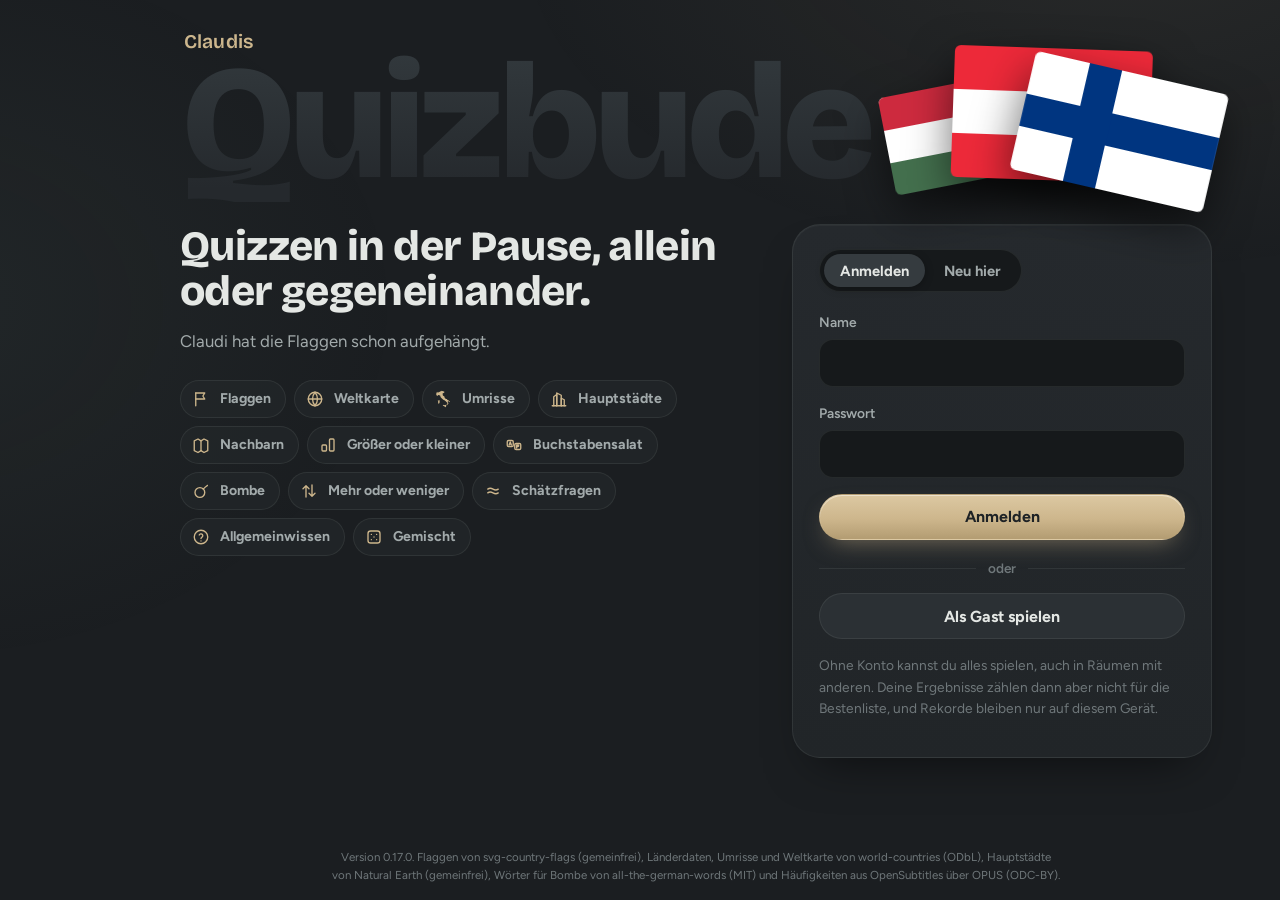
==== commit c3b3a16b: "0.17.0: Sprint-Auswahl als Liste mit Vorschau Links alle Kategorien nach Gruppen mit Rekord, Saisonp" ====
--- a/index.html
+++ b/index.html
@@ -7,7 +7,7 @@
 <meta name="description" content="Flaggen raten in der Pause, allein oder zusammen im Raum.">
 <meta name="theme-color" content="#1B1E21">
 <link rel="icon" href="bilder/icon.svg" type="image/svg+xml">
-<link rel="stylesheet" href="css/stil.css?v=0.16.0">
+<link rel="stylesheet" href="css/stil.css?v=0.17.0">
 </head>
 <body>
 <!-- Ladebildschirm: steht sofort, bis Schriften, Bilder und Effekte bereit sind -->
@@ -306,23 +306,10 @@
       <h1>Sprint</h1>
       <p class="unterzeile">Allein gegen die Uhr, ganz ohne Raum: 60 Sekunden, so viele wie möglich. Überspringen kostet 2 Sekunden. <button class="tasten-knopf text" type="button">Alle Tasten anzeigen</button></p>
     </div>
-    <div class="sprint-region">
-      <span class="sr-titel">Region</span>
-      <div class="umschalter klein" role="radiogroup" id="sprint-region" aria-label="Region für Flaggen, Umrisse und Hauptstädte"></div>
-      <span class="sr-titel sr-zweit">Hauptstädte</span>
-      <div class="umschalter klein" role="radiogroup" id="sprint-richtung" aria-label="Richtung bei Hauptstädte"></div>
-      <small id="sprint-region-hinweis">Gilt für Flaggen, Weltkarte, Umrisse und Hauptstädte. Mit Region ist der Sprint eine Übung, Rekorde zählen nur bei „Alle“.</small>
-    </div>
-    <details class="sprint-mehr" id="sprint-mehr">
-      <summary>Mehr Einstellungen <small id="sprint-mehr-zahl"></small></summary>
-      <div class="sprint-region sm-raster" id="sprint-varianten"></div>
-      <small class="sm-hinweis">Rekorde zählen nur mit den Standard-Einstellungen (jeweils die erste Wahl und alle Kategorien in Gemischt). Alles andere ist eine Übung.</small>
-    </details>
-    <div class="kachel-raster" id="sprint-kacheln"></div>
-    <section class="sprint-saison">
-      <div class="ss-kopf"><h2>Beste Sprints der Saison</h2><small id="sprint-saison-info"></small></div>
-      <div class="ss-raster" id="sprint-saison"></div>
-    </section>
+    <div class="sprint-wahl" id="sprint-wahl">
+      <nav class="sprint-liste" id="sprint-liste" aria-label="Kategorien für den Sprint"></nav>
+      <section class="sprint-vorschau" id="sprint-vorschau" aria-label="Gewählte Kategorie"></section>
+    </div>
   </section>
 
   <!-- Sprint -->
@@ -378,6 +365,7 @@
     <dt>Antwort wählen</dt><dd><kbd>1</kbd> <kbd>2</kbd> <kbd>3</kbd> <kbd>4</kbd> oder <kbd>A</kbd> <kbd>B</kbd> <kbd>C</kbd> <kbd>D</kbd></dd>
     <dt>Antwort abschicken</dt><dd><kbd>Enter</kbd></dd>
     <dt>Mehr oder weniger</dt><dd><kbd>↑</kbd> höher, länger, später, schwerer · <kbd>↓</kbd> das Gegenteil</dd>
+    <dt>Kategorie im Sprint wählen</dt><dd><kbd>↑</kbd> <kbd>↓</kbd> in der Liste, <kbd>Enter</kbd> startet</dd>
     <dt>Überspringen im Sprint</dt><dd><kbd>→</kbd> oder <kbd>Alt</kbd> + <kbd>D</kbd> (kostet 2 Sekunden)</dd>
     <dt>Raus</dt><dd>Zurück-Taste im Browser oder an der Maus</dd>
     <dt>Diese Liste</dt><dd><kbd>?</kbd></dd>
@@ -397,7 +385,7 @@
 </nav>
 <div class="toast" id="toast" role="status" hidden></div>
 
-<script src="vendor/supabase.js?v=0.16.0"></script>
-<script type="module" src="js/app.js?v=0.16.0"></script>
+<script src="vendor/supabase.js?v=0.17.0"></script>
+<script type="module" src="js/app.js?v=0.17.0"></script>
 </body>
 </html>
--- a/css/stil.css
+++ b/css/stil.css
@@ -556,64 +556,88 @@
 .kategorien-text { color: var(--text-2); margin: 0 0 16px; }
 .kachel-rekord { color: var(--sand); font-weight: 700; font-size: .84rem; margin-top: 2px; }
 
-/* Sprint-Auswahl: höhere Karten, große Bilder, Rekord als Zahl */
-.sprint-karte {
-  grid-template-rows: 132px auto 1fr auto; justify-items: center; align-content: stretch; text-align: center;
-  padding: 22px 12px 16px; min-height: 340px;
-}
-.sprint-karte .kachel-bild { height: 132px; justify-content: center; }
-.sprint-region { display: flex; flex-wrap: wrap; align-items: center; gap: 8px 14px; margin: 0 0 18px; }
-.sprint-region .sr-titel { font-weight: 800; }
-.sprint-region .sr-zweit { margin-left: 10px; }
+/* Sprint-Auswahl: Liste links, Vorschau rechts */
+.sprint-wahl { display: grid; gap: 24px; align-items: start; }
+@media (min-width: 900px) { .sprint-wahl { grid-template-columns: minmax(300px, 400px) minmax(0, 1fr); } }
+.sprint-liste { display: grid; gap: 20px; }
+.sl-gruppe { display: grid; gap: 3px; }
+.sl-gruppe .gruppe-titel { margin: 0 0 6px; }
+.sl-zeile { display: grid; grid-template-columns: 24px minmax(0, 1fr) auto; align-items: center; gap: 14px; width: 100%; min-height: 56px; padding: 9px 14px; border-radius: var(--r-klein); border: 1px solid transparent; background: none; color: var(--text); font: inherit; text-align: left; cursor: pointer; transition: background .15s, border-color .15s; }
+.sl-zeile:hover { background: rgba(255,255,255,.035); }
+.sl-zeile.an { background: rgba(205,182,140,.09); border-color: rgba(205,182,140,.42); }
+.sl-zeile:focus-visible { outline: 2px solid var(--sand); outline-offset: 2px; }
+.sl-symbol { display: grid; place-items: center; color: var(--text-3); transition: color .15s; }
+.sl-symbol svg, .sl-symbol img { width: 22px; height: 22px; }
+.sl-zeile.an .sl-symbol, .sl-zeile:hover .sl-symbol { color: var(--sand); }
+.sl-name { display: grid; gap: 4px; min-width: 0; }
+.sl-name b { font: 800 1rem/1.2 var(--display); }
+.sl-marken { display: flex; flex-wrap: wrap; gap: 5px; }
+.sl-marke { padding: 1px 8px; border-radius: 99px; font: 800 .68rem/1.5 var(--schrift); color: var(--text-2); background: rgba(255,255,255,.06); }
+.sl-marke.p1 { color: #E2C487; background: rgba(226,196,135,.13); }
+.sl-marke.p2 { color: #C3CACF; background: rgba(195,202,207,.12); }
+.sl-marke.p3 { color: #C99A6E; background: rgba(201,154,110,.13); }
+.sl-marke.uebung { color: var(--salbei); background: rgba(143,179,162,.14); }
+.sl-rekord { display: grid; justify-items: end; gap: 2px; }
+.sl-rekord b { font: 800 1.35rem/1 var(--display); color: var(--sand); font-variant-numeric: tabular-nums; }
+.sl-rekord small { font-size: .68rem; font-weight: 700; color: var(--text-3); }
+.sl-rekord.ohne b { color: var(--text-3); font-size: 1rem; }
+
+.sprint-vorschau { display: grid; gap: 18px; padding: 26px 28px 24px; border-radius: var(--r-gross); border: 1px solid var(--linie-stark); background: radial-gradient(110% 70% at 50% 0%, rgba(205,182,140,.11), transparent 62%), linear-gradient(180deg, #282C30, #212528); box-shadow: var(--schatten); }
+@media (min-width: 900px) and (min-height: 860px) { .sprint-vorschau { position: sticky; top: 24px; } }
+.sv-kopf { display: grid; justify-items: center; gap: 6px; text-align: center; }
+.sv-bild { height: 150px; justify-content: center; margin-bottom: 8px; }
+.sv-bild > * { scale: 1.2; }
+@media (max-width: 480px) { .sv-bild { height: 128px; } .sv-bild > * { scale: 1.05; } }
+.sv-kopf h2 { margin: 0; font: 800 clamp(1.8rem, 3vw, 2.3rem)/1.05 var(--display); letter-spacing: -.02em; }
+.sv-kopf p { margin: 0; color: var(--text-2); }
+.sv-werte { display: grid; grid-template-columns: repeat(3, minmax(0, 1fr)); gap: 10px; }
+.sv-werte div { display: grid; justify-items: center; gap: 5px; padding: 12px 8px; border-radius: var(--r-klein); background: rgba(255,255,255,.035); text-align: center; }
+.sv-werte b { font: 800 1.6rem/1 var(--display); color: var(--sand); font-variant-numeric: tabular-nums; }
+.sv-werte span { color: var(--text-3); font-size: .76rem; font-weight: 700; }
+.sv-werte .ohne b { color: var(--text-3); }
+.sv-regel { margin: 0; color: var(--text-2); font-size: .9rem; text-align: center; text-wrap: balance; }
+.sv-opt { display: grid; grid-template-columns: 104px minmax(0, 1fr); gap: 12px 14px; align-items: start; padding-top: 16px; border-top: 1px solid var(--linie); }
+.sv-l { padding-top: 7px; font-weight: 800; font-size: .9rem; color: var(--text-2); }
+.sv-wahl { display: grid; justify-items: start; gap: 6px; min-width: 0; }
+.sv-wahl .umschalter { flex-wrap: wrap; border-radius: 18px; }
+.sv-wahl small { color: var(--text-3); font-size: .8rem; }
+.sv-uebung { display: flex; flex-wrap: wrap; align-items: center; justify-content: space-between; gap: 6px 14px; margin: 0; padding: 10px 14px; border-radius: var(--r-klein); background: rgba(143,179,162,.1); color: var(--salbei); font-size: .86rem; font-weight: 700; }
+.sv-uebung .textknopf { color: var(--text); }
+.sv-start { justify-self: stretch; }
+.sv-saison { display: grid; gap: 10px; padding-top: 16px; border-top: 1px solid var(--linie); }
+.sv-saison-kopf { display: flex; flex-wrap: wrap; align-items: baseline; justify-content: space-between; gap: 4px 12px; }
+.sv-saison-kopf h3 { margin: 0; font: 800 1rem var(--display); }
+.sv-saison-kopf small { color: var(--text-3); font-size: .8rem; }
+.sv-saison ol { list-style: none; margin: 0; padding: 0; display: grid; gap: 6px; }
+.sv-saison li { display: grid; grid-template-columns: 20px auto minmax(0, 1fr) auto; align-items: center; gap: 10px; font-size: .9rem; }
+.sv-saison li .avatar { width: 26px; height: 26px; font-size: .85rem; }
+.sv-saison li b { font: 800 1rem var(--display); font-variant-numeric: tabular-nums; }
+.sv-saison li.p1 .ss-platz, .sv-saison li.p1 b { color: #E2C487; } .sv-saison li.p2 .ss-platz { color: #C3CACF; } .sv-saison li.p3 .ss-platz { color: #C99A6E; }
+.sv-saison li.ich .ss-name { color: var(--salbei); }
+.sv-saison li.weiter { border-top: 1px dashed var(--linie-stark); padding-top: 6px; }
+.ss-platz { font: 800 .85rem var(--display); color: var(--text-3); text-align: center; }
+.ss-name { font-weight: 700; white-space: nowrap; overflow: hidden; text-overflow: ellipsis; }
+.sv-laedt { height: 118px; border-radius: var(--r-klein); background: linear-gradient(100deg, #23272B 30%, #2A2F33 50%, #23272B 70%); background-size: 200% 100%; animation: laden-glanz 1.4s linear infinite; }
+@keyframes laden-glanz { to { background-position: -200% 0; } }
+.sv-leer { margin: 0; color: var(--text-3); font-size: .88rem; }
+@media (max-width: 899px) { .sprint-vorschau { margin: 6px 0 12px; padding: 20px 18px; } }
+@media (max-width: 480px) { .sv-opt { grid-template-columns: minmax(0, 1fr); gap: 4px; } .sv-l { padding-top: 8px; } .sv-werte b { font-size: 1.3rem; } }
+@media (prefers-reduced-motion: reduce) { .sv-laedt { animation: none; } }
 .bild-stadt { display: grid; place-items: center; min-height: 170px; }
 .bild-stadt .stadt-name { font: 800 clamp(2.2rem, 6vw, 3.6rem)/1.05 var(--display); color: var(--sand); letter-spacing: -.02em; text-align: center; }
-.sprint-region small { flex-basis: 100%; color: var(--text-3); font-size: .8rem; }
-.sprint-karte.mit-region::after { content: "Übung"; position: absolute; top: 10px; right: 10px; padding: 2px 8px; border-radius: 99px; font: 800 .68rem var(--schrift); color: var(--salbei); background: rgba(143,179,162,.14); }
-.sprint-karte { position: relative; }
-.sprint-saison { margin-top: 36px; }
-.ss-kopf { display: flex; align-items: baseline; justify-content: space-between; flex-wrap: wrap; gap: 6px 16px; margin-bottom: 14px; }
-.ss-kopf small { color: var(--text-3); font-size: .85rem; }
-.ss-raster { display: grid; grid-template-columns: repeat(auto-fill, minmax(250px, 1fr)); gap: 12px; }
-.ss-karte { display: grid; align-content: start; gap: 10px; min-height: 150px; padding: 14px 16px; border-radius: var(--r-mittel); border: 1px solid var(--linie); background: linear-gradient(180deg, #25292D, #212528); color: var(--text); text-decoration: none; transition: border-color .15s, transform .15s; }
-.ss-karte:hover { border-color: rgba(205,182,140,.45); transform: translateY(-2px); }
-.ss-karte.laedt { background: linear-gradient(100deg, #23272B 30%, #2A2F33 50%, #23272B 70%); background-size: 200% 100%; animation: laden-glanz 1.4s linear infinite; }
-@keyframes laden-glanz { to { background-position: -200% 0; } }
-.ss-titel { display: flex; align-items: center; gap: 8px; font-weight: 800; }
-.ss-karte ol { list-style: none; margin: 0; padding: 0; display: grid; gap: 6px; }
-.ss-karte li { display: grid; grid-template-columns: 20px auto minmax(0, 1fr) auto; gap: 8px; align-items: center; font-size: .88rem; }
-.ss-karte li .avatar { width: 26px; height: 26px; font-size: .85rem; }
-.ss-karte li b { font: 800 1rem var(--display); font-variant-numeric: tabular-nums; }
-.ss-platz { font: 800 .85rem var(--display); color: var(--text-3); text-align: center; }
-.ss-karte li.p1 .ss-platz { color: #E2C487; } .ss-karte li.p2 .ss-platz { color: #C3CACF; } .ss-karte li.p3 .ss-platz { color: #C99A6E; }
-.ss-karte li.p1 b { color: #E2C487; }
-.ss-karte li.ich { border-top: 1px dashed var(--linie-stark); padding-top: 6px; }
-.ss-karte li.ich .ss-name { color: var(--salbei); }
-.ss-name { font-weight: 700; white-space: nowrap; overflow: hidden; text-overflow: ellipsis; }
-.ss-leer { margin: 0; color: var(--text-3); font-size: .85rem; }
-.sprint-karte .kachel-name { font-size: 1.05rem; margin-top: 6px; }
-.sprint-karte .kachel-text { max-width: 16ch; }
-.sprint-karte .kb-faecher { width: 120px; height: 84px; }
-.sprint-karte .kb-faecher img { width: 72px; top: 18px; }
-.sprint-karte .kb-faecher img:nth-child(1) { left: 0; }
-.sprint-karte .kb-faecher img:nth-child(2) { left: 24px; top: 6px; }
-.sprint-karte .kb-faecher img:nth-child(3) { left: 48px; }
-.sprint-karte .kb-umriss { height: 104px; }
-.sprint-karte .kb-text { font-size: 2.5rem; }
-.sprint-karte .kb-gross { font-size: 5.4rem; }
-.sprint-karte .kb-duell { flex-direction: column; gap: 5px; }
-.sprint-karte .kb-duell img, .sprint-karte .kb-duell img:first-child { max-width: none; }
-.sprint-karte .kb-duell img:first-child { height: 50px; }
-.sprint-karte .kb-duell img:last-child { height: 32px; }
-.sprint-karte .kb-emoji { font-size: 3.1rem; white-space: nowrap; letter-spacing: -.04em; }
-.sk-rekord {
-  width: 100%; display: grid; justify-items: center; gap: 4px; align-self: end;
-  margin-top: 14px; padding-top: 14px; border-top: 1px solid var(--linie);
-}
-.sk-rekord b { font: 800 2.3rem/1 var(--display); color: var(--sand); letter-spacing: -.02em; }
-.sk-rekord small { color: var(--text-2); font-size: .8rem; font-weight: 600; }
-.sk-rekord.leer b { color: var(--text-3); }
-.sk-rekord.leer small { color: var(--text-3); }
-.sprint-karte:hover .sk-rekord { border-top-color: rgba(205,182,140,.35); }
+.sv-bild .kb-faecher { width: 120px; height: 84px; }
+.sv-bild .kb-faecher img { width: 72px; top: 18px; }
+.sv-bild .kb-faecher img:nth-child(1) { left: 0; }
+.sv-bild .kb-faecher img:nth-child(2) { left: 24px; top: 6px; }
+.sv-bild .kb-faecher img:nth-child(3) { left: 48px; }
+.sv-bild .kb-umriss { height: 104px; }
+.sv-bild .kb-text { font-size: 2.5rem; }
+.sv-bild .kb-gross { font-size: 5.4rem; }
+.sv-bild .kb-duell { flex-direction: column; gap: 5px; }
+.sv-bild .kb-duell img, .sv-bild .kb-duell img:first-child { max-width: none; }
+.sv-bild .kb-duell img:first-child { height: 50px; }
+.sv-bild .kb-duell img:last-child { height: 32px; }
+.sv-bild .kb-emoji { font-size: 3.1rem; white-space: nowrap; letter-spacing: -.04em; }
 .besten-kategorie { display: flex; align-items: center; gap: 10px; margin: -4px 0 12px; }
 .besten-kategorie select { width: auto; padding-top: .45em; padding-bottom: .45em; }
 .verpasst .kurz-umriss { height: 60px; width: 60px; fill: var(--sand); }
@@ -948,7 +972,7 @@
 }
 
 @media (max-width: 700px) {
-  main { padding: 18px 16px 120px; }
+  main { padding: 18px 16px 212px; } /* Fußzeile (4–5 Zeilen) sitzt über dem Dock */
   .riese { font-size: 19.5vw; }
   .faecher { position: relative; right: auto; top: auto; transform: none; width: 64vw; margin: 10px auto 18px; }
   .karte { padding: 20px; border-radius: var(--r-mittel); }
@@ -1292,7 +1316,7 @@
 .dock-link { display: inline-flex; align-items: center; gap: 7px; }
 @media (min-width: 900px) {
   body { padding-left: 112px; }
-  main { padding-bottom: 58px; }
+  main { padding-bottom: 76px; }
   .fuss { bottom: 16px; font-size: .72rem; }
   .dock-marke img { transition: transform .45s cubic-bezier(.3, 1.4, .5, 1); }
   .dock-marke:hover img { transform: rotate(-12deg) scale(1.06); }
@@ -1346,7 +1370,7 @@
    ===================================================================== */
 .kb-karte { width: 96px; height: auto; filter: drop-shadow(0 6px 10px rgba(0,0,0,.5)); }
 #kachel-raster .kb-karte { width: 74px; }
-.sprint-karte .kb-karte { width: 128px; }
+.sv-bild .kb-karte { width: 128px; }
 .weltkarte { position: fixed; inset: 0; z-index: 0; user-select: none; -webkit-user-select: none; overflow: hidden; background: #16212B; }
 .weltkarte[hidden] { display: none; }
 .wk-flaeche { position: absolute; inset: 0; width: 100%; height: 100%; display: block; touch-action: none; cursor: crosshair; }
@@ -1796,7 +1820,7 @@
 /* Kategorie Nachbarn: kleine Karte, das Land leuchtet, die Nachbarn sind Umrisse */
 .kb-nachbarn { width: 104px; height: auto; -webkit-mask: radial-gradient(closest-side, #000 62%, transparent); mask: radial-gradient(closest-side, #000 62%, transparent); }
 #kachel-raster .kb-nachbarn { width: 78px; }
-.sprint-karte .kb-nachbarn { width: 150px; }
+.sv-bild .kb-nachbarn { width: 150px; }
 .kachel:hover .kb-nachbarn { transform: scale(1.12); filter: brightness(1.12); }
 .bild-nachbarn.mit-karte { display: grid; justify-items: center; gap: 12px; }
 .nk-karte { display: block; width: clamp(260px, 34vw, 460px); aspect-ratio: 16 / 10; border-radius: 20px; background: radial-gradient(ellipse at 50% 45%, rgba(0,0,0,.06), rgba(0,0,0,.3) 75%); box-shadow: inset 0 0 0 1px rgba(255,255,255,.06), inset 0 0 50px rgba(0,0,0,.35), 0 18px 40px -24px rgba(0,0,0,.8); -webkit-mask: radial-gradient(ellipse 72% 70% at 50% 50%, #000 70%, transparent 100%); mask: radial-gradient(ellipse 72% 70% at 50% 50%, #000 70%, transparent 100%); animation: nk-auf .5s cubic-bezier(.2, .9, .3, 1) both; }
@@ -1817,7 +1841,7 @@
 /* Kategorie Buchstabensalat: Spielsteine auf einer Holzbank */
 .kb-salat { position: relative; display: block; width: 11em; height: 6.4em; font-size: 9px; }
 #kachel-raster .kb-salat { font-size: 6px; }
-.sprint-karte .kb-salat { font-size: 12.5px; }
+.sv-bild .kb-salat { font-size: 12.5px; }
 .kb-salat b, .salat-wort b { display: grid; place-items: center; position: relative; color: #2A231B; background: linear-gradient(160deg, #FCF5E6 0%, #EEDFC2 55%, #D9C59C 100%); box-shadow: inset 0 1px 0 rgba(255,255,255,.95), inset 0 -.18em 0 rgba(120,88,48,.38), inset 0 0 0 1px rgba(120,88,48,.22), 0 .5em .8em -.35em rgba(0,0,0,.65); }
 .kb-salat b { position: absolute; left: 50%; bottom: .2em; width: 1.5em; height: 1.66em; margin-left: -.75em; border-radius: .22em; font: 800 1.75em/1 var(--display); transform-origin: 50% 240%; transform: rotate(var(--w)); transition: transform .4s cubic-bezier(.2, 1.4, .4, 1); }
 .kachel:hover .kb-salat b { transform: rotate(calc(var(--w) * 1.35)) translateY(-.12em); }
@@ -2000,7 +2024,7 @@
 .schaetz-einheit { padding: 4px 12px; border-radius: 99px; background: rgba(205,182,140,.12); color: var(--sand-hell); font-weight: 700; font-size: .9rem; }
 .kb-glas { height: 72px; width: auto; filter: drop-shadow(0 8px 12px rgba(0,0,0,.5)); }
 #kachel-raster .kb-glas { height: 46px; }
-.sprint-karte .kb-glas { height: 108px; }
+.sv-bild .kb-glas { height: 108px; }
 .kachel:hover .kb-glas { animation: wackeln-frage .6s ease; }
 
 /* ---------- Flaggen aufdecken: Kärtchen verschwinden nacheinander ---------- */
@@ -2028,16 +2052,6 @@
 .art-chip:focus-visible { outline: 2px solid var(--sand); outline-offset: 2px; }
 
 /* ---------- Sprint: mehr Einstellungen ---------- */
-.sprint-mehr { margin: -8px 0 18px; }
-.sprint-mehr summary { display: inline-flex; align-items: center; gap: 8px; cursor: pointer; font-weight: 800; color: var(--text-2); list-style: none; }
-.sprint-mehr summary::-webkit-details-marker { display: none; }
-.sprint-mehr summary::before { content: ""; width: 7px; height: 7px; border-right: 2px solid currentColor; border-bottom: 2px solid currentColor; transform: rotate(-45deg); transition: transform .2s; margin-right: 2px; }
-.sprint-mehr[open] summary::before { transform: rotate(45deg); }
-.sprint-mehr summary small { color: var(--sand); font-weight: 700; }
-.sm-raster { display: grid; grid-template-columns: max-content minmax(0, 1fr); align-items: center; gap: 10px 14px; margin: 14px 0 8px; }
-.sm-raster .umschalter { justify-self: start; flex-wrap: wrap; border-radius: 18px; }
-.sm-hinweis { display: block; color: var(--text-3); font-size: .8rem; }
-@media (max-width: 640px) { .sm-raster { grid-template-columns: minmax(0, 1fr); } }
 
 /* ---------- Abzeichen auf der Karte per Ziehen sortieren ---------- */
 #abz-vitrine .abz-platz.voll { touch-action: none; user-select: none; cursor: grab; }
@@ -2083,7 +2097,7 @@
 .kb-mehr .hoch, .kb-mehr .runter { fill: none; stroke-width: 4; stroke-linecap: round; stroke-linejoin: round; transition: transform .35s cubic-bezier(.2, 1.4, .4, 1); }
 .kb-mehr .hoch { stroke: #8FB3A2; } .kb-mehr .runter { stroke: #CF8E8E; }
 #kachel-raster .kb-mehr svg { height: 44px; }
-.sprint-karte .kb-mehr svg { height: 88px; }
+.sv-bild .kb-mehr svg { height: 88px; }
 .kachel:hover .kb-mehr .hoch { transform: translateY(-3px); }
 .kachel:hover .kb-mehr .runter { transform: translateY(3px); }
 /* ---------- Bombe: Silbe auf der Bombe, Zündschnur brennt ab ---------- */
@@ -2113,7 +2127,7 @@
 @keyframes bumm { from { opacity: 0; transform: scale(.4); transform-origin: 64px 66px; } to { opacity: 1; transform: scale(1.5); transform-origin: 64px 66px; } }
 .kb-bombe .bombe { width: 84px; }
 #kachel-raster .kb-bombe .bombe { width: 52px; }
-.sprint-karte .kb-bombe .bombe { width: 118px; }
+.sv-bild .kb-bombe .bombe { width: 118px; }
 .kb-bombe .bombe .lunte { animation: none; }
 .kb-bombe .bombe .funke { animation: none; offset-distance: 100%; }
 .kb-bombe .bombe .koerper { animation: none; }
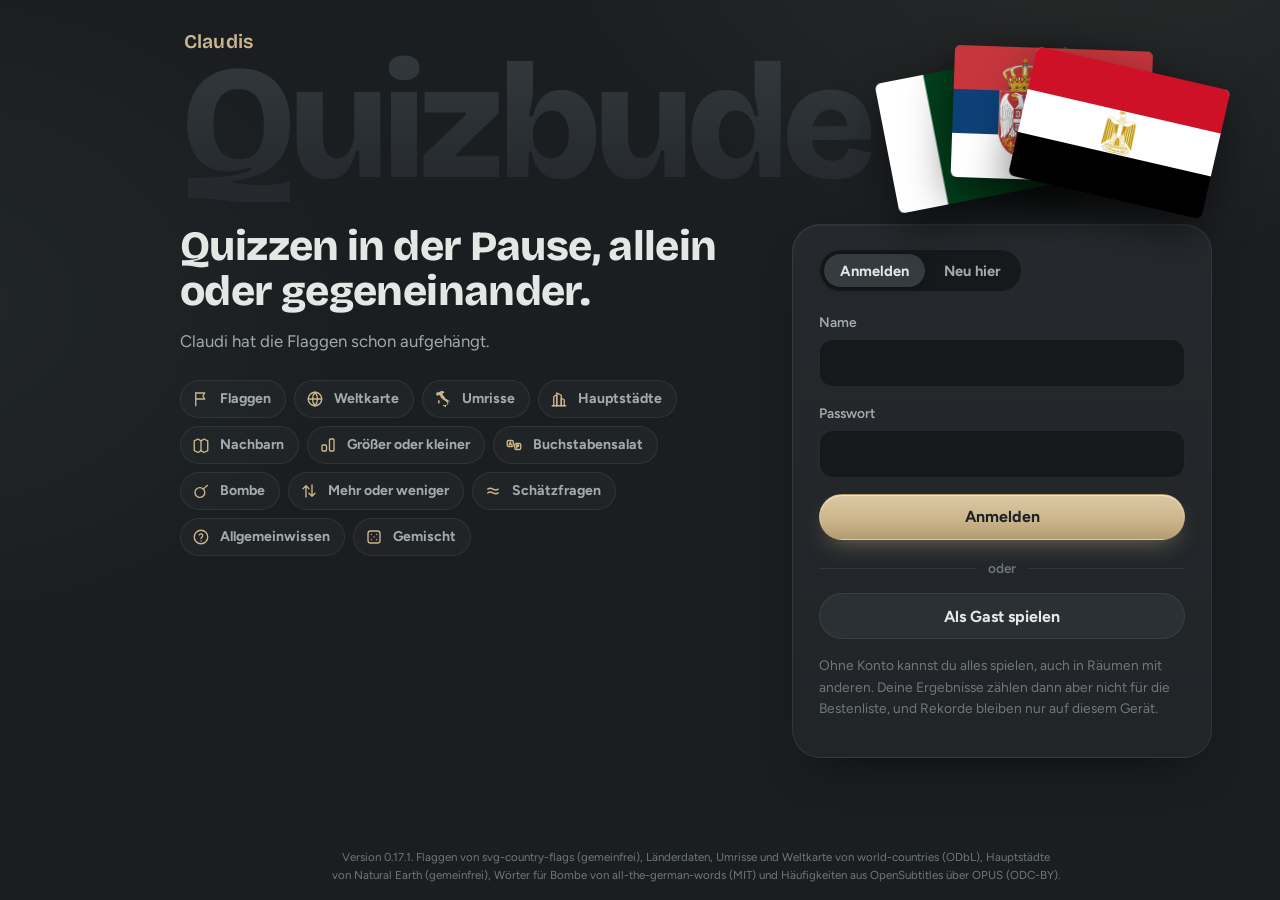
==== commit baefcd0e: "0.17.1: Gruppenfarben für die Kategorien Geografie, Wörter, Wissen und Schätzen und Alles zusammen b" ====
--- a/index.html
+++ b/index.html
@@ -7,7 +7,7 @@
 <meta name="description" content="Flaggen raten in der Pause, allein oder zusammen im Raum.">
 <meta name="theme-color" content="#1B1E21">
 <link rel="icon" href="bilder/icon.svg" type="image/svg+xml">
-<link rel="stylesheet" href="css/stil.css?v=0.17.0">
+<link rel="stylesheet" href="css/stil.css?v=0.17.1">
 </head>
 <body>
 <!-- Ladebildschirm: steht sofort, bis Schriften, Bilder und Effekte bereit sind -->
@@ -385,7 +385,7 @@
 </nav>
 <div class="toast" id="toast" role="status" hidden></div>
 
-<script src="vendor/supabase.js?v=0.17.0"></script>
-<script type="module" src="js/app.js?v=0.17.0"></script>
+<script src="vendor/supabase.js?v=0.17.1"></script>
+<script type="module" src="js/app.js?v=0.17.1"></script>
 </body>
 </html>
--- a/css/stil.css
+++ b/css/stil.css
@@ -2149,6 +2149,15 @@
 .kachel-gruppe { flex: 0 1 auto; width: calc(var(--n) * var(--kw) + (var(--n) - 1) * var(--abstand)); max-width: 100%; min-width: 0; }
 .gruppe-titel { display: flex; align-items: center; gap: 10px; margin: 0 0 9px; font: 800 .86rem var(--schrift); color: var(--text-2); letter-spacing: .01em; }
 .gruppe-titel::after { content: ""; flex: 1; height: 1px; background: var(--linie); }
+/* Gruppenfarben: Titel mit Farbpunkt, Kacheln mit farbiger Oberkante (Bude und Sprint-Liste) */
+.gruppe-geo { --akzent: #8FB3A2; }
+.gruppe-woerter { --akzent: #E3B66B; }
+.gruppe-wissen { --akzent: #9DB8D9; }
+.gruppe-alles { --akzent: #D99A9A; }
+.kachel-gruppe .gruppe-titel, .sl-gruppe .gruppe-titel { color: var(--akzent, var(--text-2)); }
+.kachel-gruppe .gruppe-titel::before, .sl-gruppe .gruppe-titel::before { content: ""; flex: none; width: 9px; height: 9px; border-radius: 3px; background: var(--akzent, var(--text-3)); }
+.kachel-gruppe .kachel { border-top: 3px solid color-mix(in srgb, var(--akzent, var(--linie)) 70%, transparent); }
+.kachel-gruppe .kachel:hover { border-color: color-mix(in srgb, var(--akzent, var(--sand)) 55%, transparent); border-top-color: var(--akzent, var(--sand)); }
 .gruppe-kacheln { display: grid; grid-template-columns: repeat(auto-fill, var(--kw)); gap: var(--abstand); }
 .gruppe-kacheln .kachel { width: var(--kw); min-width: 0; }
 @media (max-width: 619px) { .kachel-gruppe { width: 100%; } .gruppe-kacheln { grid-template-columns: repeat(2, minmax(0, 1fr)); } .gruppe-kacheln .kachel { width: auto; } }
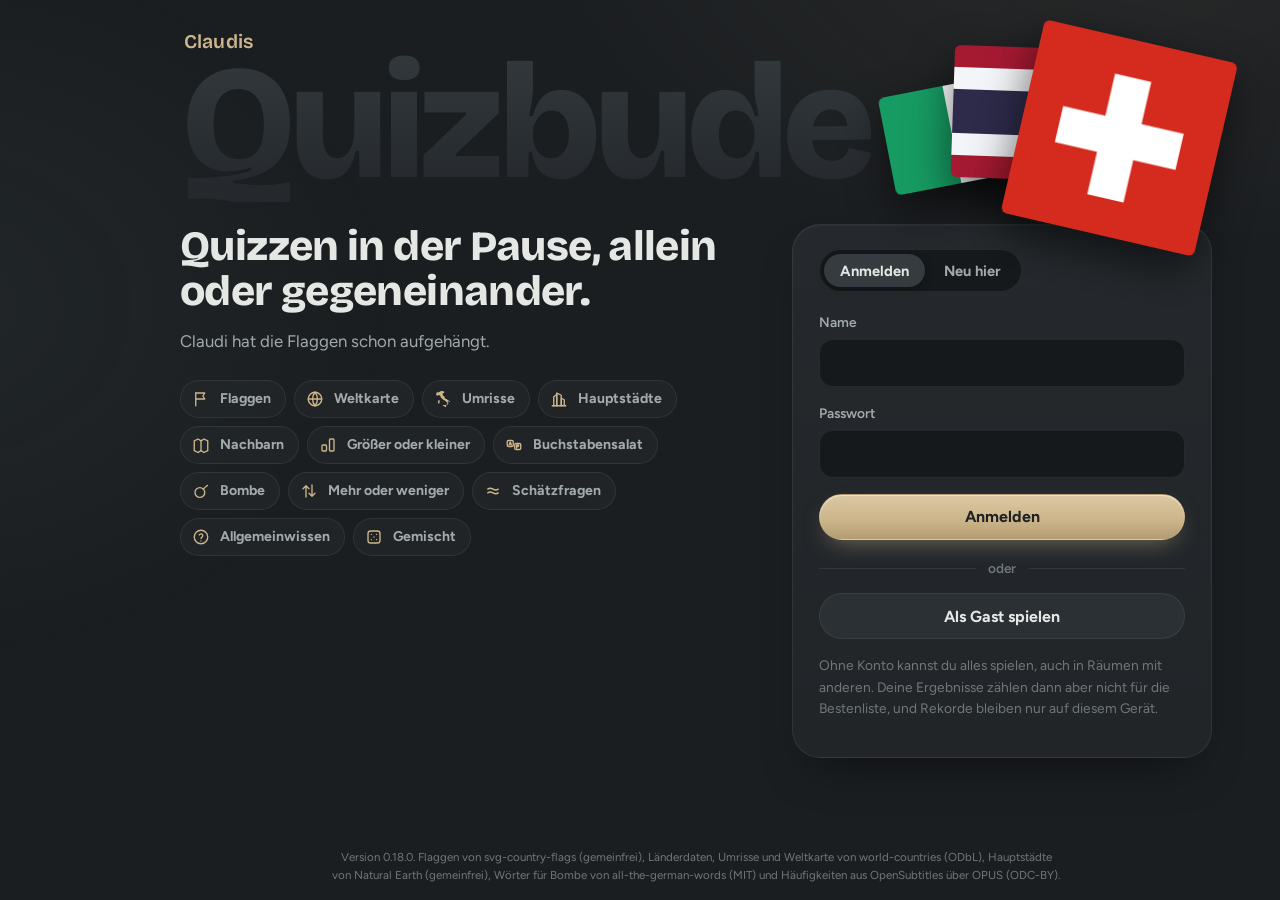
==== commit 17b85fb4: "0.18.0: Emotes im Raum-Chat 16 eigene Emotes aus den Figuren: sechs für alle, neun mit dem Ruhm (Dam" ====
--- a/index.html
+++ b/index.html
@@ -7,7 +7,7 @@
 <meta name="description" content="Flaggen raten in der Pause, allein oder zusammen im Raum.">
 <meta name="theme-color" content="#1B1E21">
 <link rel="icon" href="bilder/icon.svg" type="image/svg+xml">
-<link rel="stylesheet" href="css/stil.css?v=0.17.1">
+<link rel="stylesheet" href="css/stil.css?v=0.18.0">
 </head>
 <body>
 <!-- Ladebildschirm: steht sofort, bis Schriften, Bilder und Effekte bereit sind -->
@@ -177,7 +177,7 @@
 
         <div class="profil-tab" data-tab="anpassen" id="anpassen" hidden>
           <div class="umschalter klein voll" role="tablist" id="anpassen-reiter"></div>
-          <p class="anpassen-info">Ein Klick legt es an, links siehst du sofort das Ergebnis.</p>
+          <p class="anpassen-info" id="anpassen-info">Ein Klick legt es an, links siehst du sofort das Ergebnis.</p>
           <div class="stil-kacheln" id="stil-kacheln"></div>
         </div>
 
@@ -294,7 +294,8 @@
         <ul class="spieler-liste" id="spieler-liste"></ul>
         <div class="chat">
           <ul class="chat-liste" id="chat-liste" aria-live="polite"></ul>
-          <form id="chat-form" class="chat-form"><input id="chat-eingabe" placeholder="Nachricht schreiben" maxlength="200" autocomplete="off"><button class="knopf zweit klein" type="submit">Senden</button></form>
+          <div class="emote-liste" id="emote-liste" role="dialog" aria-label="Emotes" hidden></div>
+          <form id="chat-form" class="chat-form"><button class="emote-knopf" id="emote-knopf" type="button" aria-label="Emotes" aria-expanded="false" aria-controls="emote-liste"><svg viewBox="0 0 24 24" width="20" height="20" fill="none" stroke="currentColor" stroke-width="2" stroke-linecap="round" stroke-linejoin="round" aria-hidden="true"><circle cx="12" cy="12" r="9"/><path d="M8.5 14.5a4.5 4.5 0 0 0 7 0"/><path d="M9 9.5h.01M15 9.5h.01"/></svg></button><input id="chat-eingabe" placeholder="Nachricht" maxlength="200" autocomplete="off"><button class="knopf zweit klein" type="submit">Senden</button></form>
         </div>
       </aside>
     </div>
@@ -367,6 +368,7 @@
     <dt>Mehr oder weniger</dt><dd><kbd>↑</kbd> höher, länger, später, schwerer · <kbd>↓</kbd> das Gegenteil</dd>
     <dt>Kategorie im Sprint wählen</dt><dd><kbd>↑</kbd> <kbd>↓</kbd> in der Liste, <kbd>Enter</kbd> startet</dd>
     <dt>Überspringen im Sprint</dt><dd><kbd>→</kbd> oder <kbd>Alt</kbd> + <kbd>D</kbd> (kostet 2 Sekunden)</dd>
+    <dt>Emote im Chat ergänzen</dt><dd>Wortanfang tippen, dann <kbd>Tab</kbd> (nochmal <kbd>Tab</kbd> blättert)</dd>
     <dt>Raus</dt><dd>Zurück-Taste im Browser oder an der Maus</dd>
     <dt>Diese Liste</dt><dd><kbd>?</kbd></dd>
   </dl>
@@ -385,7 +387,7 @@
 </nav>
 <div class="toast" id="toast" role="status" hidden></div>
 
-<script src="vendor/supabase.js?v=0.17.1"></script>
-<script type="module" src="js/app.js?v=0.17.1"></script>
+<script src="vendor/supabase.js?v=0.18.0"></script>
+<script type="module" src="js/app.js?v=0.18.0"></script>
 </body>
 </html>
--- a/css/stil.css
+++ b/css/stil.css
@@ -658,6 +658,7 @@
   box-shadow: var(--schatten);
 }
 .buehne-kopf { display: flex; align-items: center; justify-content: space-between; gap: 12px; margin-bottom: 16px; }
+@media (max-width: 560px) { .buehne-kopf { flex-wrap: wrap; row-gap: 10px; } .buehne-kopf .kopf-knoepfe { margin-left: auto; } }
 .raum-code {
   font: 800 1.2rem/1 var(--display); letter-spacing: .16em; color: var(--sand);
   background: var(--tief); border: 1px solid var(--linie); border-radius: 999px; padding: 10px 16px; cursor: pointer;
@@ -813,6 +814,30 @@
 .chat-form input { border: 0; background: transparent; padding: .5em .8em; }
 .chat-form input:focus { box-shadow: none; }
 .chat-form:focus-within { border-color: rgba(205,182,140,.5); }
+/* Emotes im Chat */
+.chat { position: relative; }
+.chat-liste .emote { width: 28px; height: 28px; vertical-align: -8px; margin: -3px 1px; }
+.chat-liste li.nur-emotes .emote { width: 46px; height: 46px; vertical-align: -15px; margin: 0 1px; }
+.emote-knopf { flex: none; display: grid; place-items: center; width: 34px; height: 34px; margin-left: 2px; border: 0; border-radius: 50%; background: transparent; color: var(--text-3); cursor: pointer; transition: color .15s, background .15s; }
+.emote-knopf:hover, .emote-knopf[aria-expanded="true"] { color: var(--sand); background: var(--flaeche-hoch); }
+.chat-form input { min-width: 0; flex: 1; padding-left: .4em; }
+.emote-liste { position: absolute; left: 0; right: 0; bottom: 52px; z-index: 20; padding: 12px 12px 10px; border-radius: var(--r-mittel); border: 1px solid var(--linie-stark); background: #262A2E; box-shadow: 0 18px 40px -12px rgba(0,0,0,.7); }
+.emote-liste.unten { bottom: auto; top: calc(100% + 8px); }
+.el-kopf { display: flex; align-items: baseline; justify-content: space-between; gap: 8px; margin: 0 2px 8px; }
+.el-kopf b { font: 800 .95rem var(--display); }
+.el-kopf small { color: var(--text-3); font-size: .76rem; }
+.el-raster { display: grid; grid-template-columns: repeat(auto-fill, minmax(46px, 1fr)); gap: 4px; }
+.el-emote { display: grid; place-items: center; aspect-ratio: 1; padding: 3px; border: 0; border-radius: 12px; background: transparent; cursor: pointer; transition: background .12s, transform .12s; }
+.el-emote:hover, .el-emote:focus-visible { background: var(--flaeche-aktiv); transform: scale(1.06); }
+.el-bild { width: 100%; height: auto; display: block; }
+.el-emote.zu { cursor: help; }
+.el-emote.zu .el-bild { filter: grayscale(1) brightness(.55); opacity: .55; }
+.el-emote.zu:hover { transform: none; }
+.stil-kachel.emote-kachel { grid-template-columns: 64px minmax(0, 1fr); }
+.emote-kachel .ek-bild { width: 64px; height: 64px; background: transparent; border: 0; overflow: visible; }
+.emote-kachel .ek-img { width: 64px; height: 64px; display: block; }
+.emote-kachel.gesperrt .ek-img { filter: grayscale(1) brightness(.6); opacity: .6; }
+.emote-kachel .ek-name { color: var(--text-2); }
 
 .sprint { max-width: 780px; margin: 0 auto; }
 /* Große Bildschirme: Fragen, Bilder und Antworten deutlich größer (Sprint und Raum) */
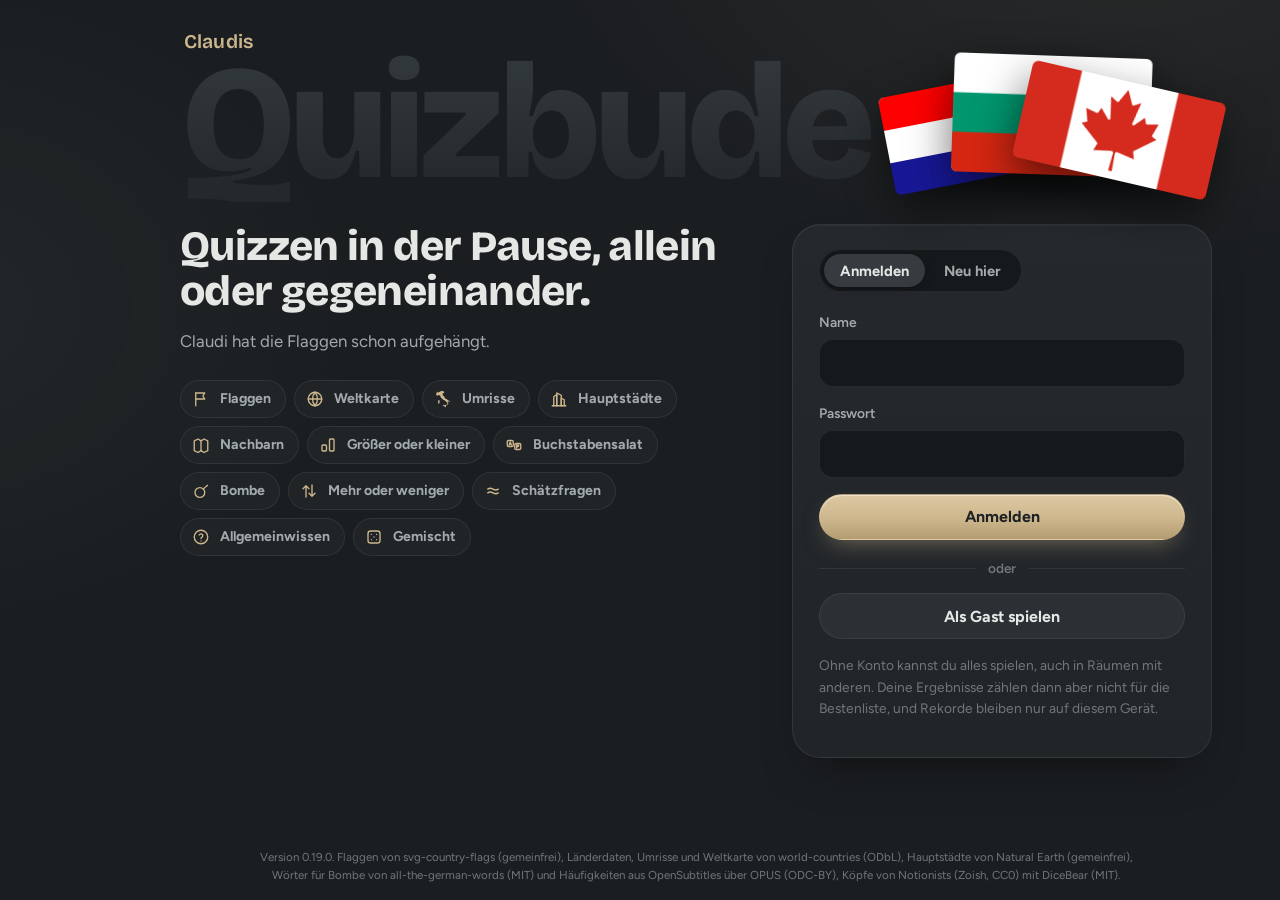
==== commit f9af1e0c: "0.19.0: Köpfe als Profilbild, Bestenliste neu, keine Rundenzahl-Durchschnitte Profilbilder sind jetz" ====
--- a/index.html
+++ b/index.html
@@ -7,7 +7,7 @@
 <meta name="description" content="Flaggen raten in der Pause, allein oder zusammen im Raum.">
 <meta name="theme-color" content="#1B1E21">
 <link rel="icon" href="bilder/icon.svg" type="image/svg+xml">
-<link rel="stylesheet" href="css/stil.css?v=0.18.0">
+<link rel="stylesheet" href="css/stil.css?v=0.19.0">
 </head>
 <body>
 <!-- Ladebildschirm: steht sofort, bis Schriften, Bilder und Effekte bereit sind -->
@@ -46,7 +46,7 @@
           <label>Passwort <input name="passwort" type="password" autocomplete="current-password" minlength="4" required></label>
           <small class="feststell" id="feststell-hinweis" hidden>Die Feststelltaste ist an.</small>
           <fieldset class="nur-neu" hidden>
-            <legend>Dein Avatar</legend>
+            <legend>Dein Kopf</legend>
             <div class="avatar-wahl" id="avatar-wahl"></div>
             <div class="farb-wahl" id="farb-wahl"></div>
           </fieldset>
@@ -107,7 +107,8 @@
           <p class="besten-saison-ende" id="besten-saison-ende" hidden></p>
         <div class="saison-abzeichen" id="besten-abzeichen" hidden></div>
         <label class="besten-kategorie" hidden><select id="besten-kategorie" aria-label="Sprint-Kategorie"></select></label>
-          <ol id="besten-liste" class="besten-felder"></ol>
+          <ol id="besten-drei" class="besten-drei" aria-label="Platz 1 bis 3" hidden></ol>
+          <ol id="besten-liste" class="besten-felder" start="4"></ol>
           <div class="besten-ich" id="besten-ich" hidden></div>
           <p class="besten-fuss" id="besten-fuss"></p>
         </section>
@@ -127,8 +128,10 @@
         <button class="knopf zweit klein" id="profil-bearbeiten" hidden>Profilbild ändern</button>
         <div class="karte profil-editor" id="profil-editor" hidden>
           <div class="pb-vorschau"><span id="pb-vorschau"></span><span class="pb-was" id="pb-was"></span></div>
-          <h3 class="pb-titel">Figur</h3>
-          <div class="pb-raster" id="pb-figuren"></div>
+          <h3 class="pb-titel">Kopf</h3>
+          <div class="pb-kopf" id="pb-kopf"></div>
+          <h3 class="pb-titel">Geste</h3>
+          <div class="pb-raster" id="pb-gesten"></div>
           <h3 class="pb-titel">Hintergrund</h3>
           <div class="pb-raster rund" id="pb-kreise"></div>
           <h3 class="pb-titel">Rand</h3>
@@ -351,7 +354,7 @@
     </div>
   </section>
 
-  <footer class="fuss">Version <span id="version"></span>. Flaggen von svg-country-flags (gemeinfrei), Länderdaten, Umrisse und Weltkarte von world-countries (ODbL), Hauptstädte von Natural Earth (gemeinfrei), Wörter für Bombe von all-the-german-words (MIT) und Häufigkeiten aus OpenSubtitles über OPUS (ODC-BY).</footer>
+  <footer class="fuss">Version <span id="version"></span>. Flaggen von svg-country-flags (gemeinfrei), Länderdaten, Umrisse und Weltkarte von world-countries (ODbL), Hauptstädte von Natural Earth (gemeinfrei), Wörter für Bombe von all-the-german-words (MIT) und Häufigkeiten aus OpenSubtitles über OPUS (ODC-BY), Köpfe von Notionists (Zoish, CC0) mit DiceBear (MIT).</footer>
 </main>
 
 <!-- Tastenliste -->
@@ -387,7 +390,7 @@
 </nav>
 <div class="toast" id="toast" role="status" hidden></div>
 
-<script src="vendor/supabase.js?v=0.18.0"></script>
-<script type="module" src="js/app.js?v=0.18.0"></script>
+<script src="vendor/supabase.js?v=0.19.0"></script>
+<script type="module" src="js/app.js?v=0.19.0"></script>
 </body>
 </html>
--- a/css/stil.css
+++ b/css/stil.css
@@ -335,14 +335,17 @@
 .anmelde-karte .hinweis { margin-top: 16px; }
 fieldset { border: 0; padding: 0; margin: 0; min-width: 0; }
 legend { font-weight: 600; font-size: .86rem; color: var(--text-2); margin-bottom: 8px; padding: 0; }
-.avatar-wahl { display: grid; grid-template-columns: repeat(9, minmax(0, 1fr)); gap: 6px; }
+.avatar-wahl { display: grid; grid-template-columns: repeat(7, minmax(0, 1fr)); gap: 8px; }
 .avatar-wahl button {
-  aspect-ratio: 1; min-width: 0; padding: 0; font-size: 1.25rem; cursor: pointer;
-  border-radius: 12px; border: 1px solid var(--linie); background: var(--tief);
+  aspect-ratio: 1; min-width: 0; padding: 0; font-size: 1.25rem; cursor: pointer; overflow: hidden;
+  border-radius: 28%; border: 1px solid var(--linie); background: var(--tief);
   transition: background-color .15s, border-color .15s, transform .1s;
 }
 .avatar-wahl button:hover { background: var(--flaeche-hoch); }
-.avatar-wahl button[aria-pressed="true"] { border-color: var(--sand); background: var(--flaeche-aktiv); transform: scale(1.06); }
+.avatar-wahl button[aria-pressed="true"] { border-color: var(--sand); box-shadow: 0 0 0 2px var(--sand); transform: scale(1.06); }
+.avatar-wahl button img { display: block; width: 100%; height: 100%; }
+.avatar-wahl .kopf-neu { display: grid; place-items: center; color: var(--text-2); }
+.avatar-wahl .kopf-neu:hover { color: var(--sand); }
 .farb-wahl { display: flex; gap: 10px; margin-top: 12px; }
 .farb-wahl button { width: 30px; height: 30px; border-radius: 50%; border: 0; cursor: pointer; box-shadow: 0 0 0 3px var(--flaeche), 0 0 0 4px transparent; transition: box-shadow .15s; }
 .farb-wahl button[aria-pressed="true"] { box-shadow: 0 0 0 3px var(--flaeche), 0 0 0 5px var(--text); }
@@ -405,7 +408,8 @@
   body:has(#s-bude:not([hidden])) main { margin-left: max(0px, calc((100vw - 330px - var(--breite)) / 2)); margin-right: 0; }
 }
 @media (min-width: 900px) and (max-width: 1099px) {
-  .bude-rechts .besten-felder { display: grid; grid-template-columns: repeat(auto-fill, minmax(260px, 1fr)); gap: 8px; }
+  .bude-rechts .besten-felder { grid-template-columns: repeat(auto-fill, minmax(260px, 1fr)); column-gap: 24px; }
+  .bude-rechts .besten-drei { max-width: 460px; }
 }
 .besten-karte { padding: 18px 16px 16px; }
 .besten-kopf { display: flex; align-items: center; justify-content: space-between; gap: 8px; margin-bottom: 12px; }
@@ -424,52 +428,56 @@
   .besten-kategorie .feld { width: min(100%, 280px); }
 }
 .besten-kategorie .feld-knopf { padding: .5em .8em; font-size: .9rem; }
-/* jede Zeile ein Feld */
-.besten-felder { list-style: none; margin: 14px 0 0; padding: 0; display: grid; gap: 6px; }
-.besten-feld a {
-  display: grid; grid-template-columns: 26px 40px minmax(0, 1fr) auto; align-items: center; gap: 10px;
-  padding: 8px 12px 8px 8px; border-radius: 14px; text-decoration: none; color: var(--text);
-  background: rgba(255,255,255,.035); border: 1px solid transparent;
-  transition: background-color .15s, border-color .15s, transform .15s;
-}
-.besten-feld a:hover { background: rgba(255,255,255,.06); border-color: var(--linie-stark); transform: translateX(-2px); }
-.besten-feld .rang { font: 800 .95rem var(--display); color: var(--text-3); text-align: center; }
-.bf-avatar { position: relative; display: grid; place-items: center; }
-.bf-avatar .avatar { width: 36px; height: 36px; font-size: 1.15rem; }
-.bf-mitte { display: grid; min-width: 0; line-height: 1.2; }
-.bf-name { font-weight: 700; font-size: .92rem; white-space: nowrap; overflow: hidden; text-overflow: ellipsis; }
-.bf-unter { font-size: .72rem; color: var(--text-3); white-space: nowrap; overflow: hidden; text-overflow: ellipsis; }
+/* Reiter als Text mit Linie, Zeitraum als schlichter Text */
+.besten-kopf .feld-knopf { padding: .2em .1em .2em .3em; font-size: .82rem; border-radius: 8px; color: var(--sand); background: transparent; border-color: transparent; }
+.besten-kopf .feld-knopf:hover { background: rgba(205,182,140,.08); }
+.besten-karte #besten-reiter { display: flex; gap: 18px; width: 100%; padding: 0; border: 0; border-bottom: 1px solid var(--linie); border-radius: 0; background: none; }
+.besten-karte #besten-reiter .umschalter-knopf { flex: none; padding: 2px 0 9px; margin-bottom: -1px; border-radius: 0; border-bottom: 2px solid transparent; background: none; box-shadow: none; font-size: .9rem; color: var(--text-3); }
+.besten-karte #besten-reiter .umschalter-knopf:hover { color: var(--text-2); }
+.besten-karte #besten-reiter .umschalter-knopf.aktiv { color: var(--text); border-bottom-color: var(--sand); }
+.besten-saison-ende { margin: 10px 2px 0; color: var(--text-3); font-size: .76rem; }
+
+/* Platz 1 bis 3 als Karten, der Erste in der Mitte */
+.besten-drei { list-style: none; margin: 16px 0 4px; padding: 0; display: grid; grid-template-columns: 1fr 1.14fr 1fr; gap: 8px; align-items: end; }
+.besten-drei[data-anzahl="1"] { grid-template-columns: minmax(0, 150px); justify-content: center; }
+.besten-drei[data-anzahl="2"] { grid-template-columns: 1fr 1.14fr; }
+.bd-karte { --m: #C99A6E; min-width: 0; }
+.bd-karte.p1 { --m: #E2C487; order: 2; } .bd-karte.p2 { --m: #C3CACF; order: 1; } .bd-karte.p3 { order: 3; }
+.besten-drei[data-anzahl="2"] .bd-karte.p1 { order: 2; }
+.bd-karte a { position: relative; display: grid; justify-items: center; gap: 5px; padding: 22px 6px 11px; border-radius: 14px; text-align: center; text-decoration: none; color: var(--text); cursor: pointer;
+  background: linear-gradient(180deg, #2A2F33, #202427); border: 1px solid color-mix(in srgb, var(--m) 50%, transparent); transition: transform .15s, border-color .15s; }
+.bd-karte a:hover { transform: translateY(-2px); border-color: var(--m); }
+.bd-karte.p1 a { padding-top: 26px; box-shadow: 0 0 0 1px color-mix(in srgb, var(--m) 25%, transparent), 0 16px 32px -20px var(--m); }
+.bd-ecke { position: absolute; top: 7px; left: 8px; display: grid; justify-items: center; gap: 1px; font: 800 .8rem/1 var(--display); color: var(--m); }
+.bd-ecke .kf-symbol { width: 9px; height: 9px; }
+.bd-avatar { display: grid; place-items: center; }
+.bd-avatar .avatar { width: 46px; height: 46px; font-size: 1.4rem; }
+.bd-karte.p1 .bd-avatar .avatar { width: 56px; height: 56px; font-size: 1.7rem; }
+.bd-name { max-width: 100%; padding: 0 2px; font: 700 .8rem var(--schrift); white-space: nowrap; overflow: hidden; text-overflow: ellipsis; }
+.bd-wert { font: 800 1.02rem var(--display); color: var(--m); font-variant-numeric: tabular-nums; letter-spacing: -.01em; }
+.bd-karte.p1 .bd-wert { font-size: 1.2rem; }
+.bd-karte.ich .bd-name { color: var(--salbei); }
+
+/* ab Platz 4: ruhige Zeilen mit feiner Linie, die den Abstand zum Ersten zeigt */
+.besten-felder { list-style: none; margin: 6px 0 0; padding: 0; display: grid; }
+.besten-feld a { position: relative; display: grid; grid-template-columns: 22px 32px minmax(0, 1fr) auto; align-items: center; gap: 10px; padding: 9px 4px 10px 0; border-bottom: 1px solid var(--linie); color: var(--text); text-decoration: none; transition: background-color .15s; border-radius: 6px 6px 0 0; }
+.besten-feld a:hover { background: rgba(255,255,255,.03); }
+.besten-feld .rang, .besten-ich .rang { font: 800 .92rem var(--display); color: var(--text-3); text-align: center; font-variant-numeric: tabular-nums; }
+.besten-feld .avatar, .besten-ich .avatar { width: 32px; height: 32px; font-size: 1rem; }
+.bf-mitte { display: grid; min-width: 0; gap: 1px; line-height: 1.2; }
+.bf-zeile { display: flex; align-items: center; gap: 6px; min-width: 0; }
+.bf-zeile .wappen { flex: none; }
+.bf-name { font-weight: 700; font-size: .9rem; white-space: nowrap; overflow: hidden; text-overflow: ellipsis; }
 .bf-titel { white-space: nowrap; overflow: hidden; text-overflow: ellipsis; font-size: .72rem; }
-.bf-wert { display: grid; justify-items: end; line-height: 1.1; }
-.bf-wert small { margin-left: 0 !important; font-size: .64rem !important; }
-.bf-wert { font: 800 1rem var(--display); font-variant-numeric: tabular-nums; text-align: right; white-space: nowrap; }
-.bf-wert small { font: 600 .7rem var(--schrift); color: var(--text-3); margin-left: 3px; }
-/* Platz 1 bis 3: Medaillen-Farbe, Glanz, Medaille statt Zahl */
-.besten-feld.top a { border-color: color-mix(in srgb, var(--medaille) 45%, transparent); background: linear-gradient(100deg, color-mix(in srgb, var(--medaille) 24%, transparent), rgba(255,255,255,.02) 70%); position: relative; overflow: hidden; }
-.besten-feld.p1 { --medaille: #E2C487; } .besten-feld.p2 { --medaille: #C3CACF; } .besten-feld.p3 { --medaille: #C99A6E; }
-.besten-feld.top .rang {
-  width: 24px; height: 24px; border-radius: 50%; display: grid; place-items: center; font-size: .78rem; color: #1B1E21;
-  background: radial-gradient(circle at 35% 30%, #fff8 0, transparent 45%), var(--medaille);
-  box-shadow: 0 0 0 2px color-mix(in srgb, var(--medaille) 35%, transparent), 0 4px 10px -2px rgba(0,0,0,.6);
-}
-.besten-feld.top .bf-wert { color: var(--medaille); }
-.besten-feld.top .bf-avatar .avatar { box-shadow: 0 0 0 2px var(--medaille); }
-.besten-feld.p1 a { padding-top: 12px; padding-bottom: 12px; }
-.besten-feld.p1 .bf-avatar .avatar { width: 40px; height: 40px; box-shadow: 0 0 0 2px var(--medaille), 0 0 18px -2px var(--medaille); }
-/* Glanz, der langsam über die Top 3 läuft */
-.besten-feld.top a::after {
-  content: ""; position: absolute; inset: 0; pointer-events: none;
-  background: linear-gradient(110deg, transparent 35%, rgba(255,255,255,.16) 50%, transparent 65%);
-  transform: translateX(-120%); animation: glanz 5.5s ease-in-out infinite; animation-delay: calc(var(--i, 0) * .6s + 1s);
-}
-@keyframes glanz { 0%, 70% { transform: translateX(-120%); } 100% { transform: translateX(120%); } }
-.besten-feld.ich a { border-color: rgba(143,179,162,.6); box-shadow: inset 3px 0 0 var(--salbei); }
+.bf-wert { font: 800 .98rem var(--display); font-variant-numeric: tabular-nums; text-align: right; white-space: nowrap; }
+.bf-wert small { font: 600 .74rem var(--schrift); color: var(--text-3); }
+.bf-abstand { position: absolute; left: 32px; right: 0; bottom: -1px; height: 1px; background: linear-gradient(90deg, rgba(205,182,140,.55) var(--a), transparent var(--a)); pointer-events: none; }
 .besten-feld.ich .bf-name { color: var(--salbei); }
-.besten-felder li.leer { color: var(--text-2); padding: 8px 4px; }
-.besten-ich { display: grid; grid-template-columns: 26px 36px minmax(0, 1fr) auto; gap: 10px; align-items: center; padding: 8px 12px 8px 8px; margin-top: 10px; border-radius: 14px; background: rgba(143,179,162,.1); box-shadow: inset 3px 0 0 var(--salbei); font-weight: 700; }
+.besten-felder li.leer { color: var(--text-2); padding: 12px 2px 4px; }
+.besten-ich { display: grid; grid-template-columns: 22px 32px minmax(0, 1fr) auto; gap: 10px; align-items: center; padding: 9px 10px 9px 0; margin-top: 10px; border-radius: 12px; background: rgba(143,179,162,.08); font-weight: 700; }
 .besten-ich[hidden] { display: none; }
-.besten-ich .rang { font: 800 .95rem var(--display); color: var(--salbei); text-align: center; }
-.besten-ich .avatar { width: 36px; height: 36px; font-size: 1.1rem; }
+.besten-ich .rang { color: var(--salbei); }
+.besten-ich .bf-name { color: var(--salbei); }
 .besten-fuss { margin: 12px 2px 0; color: var(--text-3); font-size: .78rem; line-height: 1.45; }
 
 /* Krone: fällt beim Erscheinen ein, schwebt danach leicht und blitzt ab und zu auf */
@@ -486,7 +494,7 @@
 
 .avatar {
   display: inline-grid; place-items: center; flex: none;
-  width: 34px; height: 34px; border-radius: 50%;
+  width: 34px; height: 34px; border-radius: 28%;
   font-size: 1.05rem; line-height: 1;
   box-shadow: inset 0 0 0 1px rgba(0,0,0,.15);
 }
@@ -1009,7 +1017,7 @@
   .frage-bild { min-height: 150px; }
   .bild-flagge { max-height: 200px; }
   .optionen.duell img { height: 100px; }
-  .avatar-wahl { grid-template-columns: repeat(6, minmax(0, 1fr)); }
+  .avatar-wahl { grid-template-columns: repeat(7, minmax(0, 1fr)); gap: 6px; }
   .dock { bottom: 10px; }
   .dock-name { display: none; }
   .dock-link { padding: .6em .9em; }
@@ -1043,12 +1051,13 @@
 .mit-wappen > .wappen { position: absolute; right: -7px; bottom: -6px; }
 
 /* ---------- Bestenliste: Rahmen ab Kreuz ---------- */
-.besten-feld[class*=" lr-"] a { border-width: 1.5px; }
-.besten-feld.lr-karo a { border-color: #C98552; box-shadow: inset 0 0 0 1px rgba(233,165,112,.18), 0 0 16px -8px #E39A63; }
-.besten-feld.lr-herz a { border-color: #E59BB8; box-shadow: inset 0 0 0 1px rgba(240,169,195,.2), 0 0 16px -8px #F0A9C3; }
-.besten-feld.lr-kreuz a { border-color: #E3BC55; box-shadow: inset 0 0 0 1px rgba(235,198,96,.25), 0 0 20px -8px #EBC660; }
-.besten-feld.lr-pik a { border-color: #BFD9E8; background: linear-gradient(100deg, rgba(10,14,22,.65), rgba(207,230,243,.06)); box-shadow: inset 0 0 0 1px rgba(235,198,96,.35), 0 0 20px -8px #CFE6F3; }
-.besten-feld.lr-joker a { border-color: transparent; background: linear-gradient(#23272C, #23272C) padding-box, linear-gradient(90deg, #FF8FB1, #FFD36E, #7CE3A1, #7CC8FF, #C9A8FF, #FF8FB1) border-box; background-size: 100% 100%, 300% 100%; animation: holo-rand 5s linear infinite; }
+/* Ruhm-Rahmen: in der Liste ein feiner Streifen links, auf den Karten ein innerer Rand */
+.besten-feld[class*=" lr-"] a::before { content: ""; position: absolute; left: -8px; top: 9px; bottom: 10px; width: 3px; border-radius: 2px; background: var(--lr); }
+.bd-karte[class*=" lr-"] a { box-shadow: inset 0 0 0 2px #202427, inset 0 0 0 3px var(--lr); }
+.bd-karte.p1[class*=" lr-"] a { box-shadow: inset 0 0 0 2px #202427, inset 0 0 0 3px var(--lr), 0 16px 32px -20px var(--m); }
+.lr-karo { --lr: #E39A63; } .lr-herz { --lr: #F0A9C3; } .lr-pik { --lr: #CFE6F3; } .lr-kreuz { --lr: #EBC660; } .lr-eis { --lr: #BFE3F5; }
+.lr-joker { --lr: linear-gradient(180deg, #FF8FB1, #FFD36E, #7CE3A1, #7CC8FF, #C9A8FF); }
+.bd-karte.lr-joker a { box-shadow: inset 0 0 0 2px #202427, inset 0 0 0 3px #C9A8FF; }
 @keyframes holo-rand { to { background-position: 0 0, 300% 0; } }
 
 /* ---------- Seitenhintergründe ---------- */
@@ -1713,7 +1722,6 @@
 /* Eiskristall-Rahmen und Schneegestöber (Questbelohnungen) */
 :is(.spielerkarte, .hochkarte).rahmen-eis { border: 2.5px solid #BFE3F5; border-radius: 20px; box-shadow: inset 0 0 0 5px rgba(14,24,32,.85), inset 0 0 0 6px rgba(191,227,245,.55), 0 0 32px -10px #9FD3F0, var(--schatten); }
 .rahmen-eis .rahmen-deko span { color: #DDF1FB; filter: drop-shadow(0 0 4px rgba(191,227,245,.6)); }
-.besten-feld.lr-eis a { border-color: #BFE3F5; box-shadow: inset 0 0 0 1px rgba(191,227,245,.25), 0 0 20px -8px #9FD3F0; }
 .probe.ra-eis, .sk-probe.ra-eis { border: 2.5px solid #BFE3F5; box-shadow: 0 0 10px -3px #9FD3F0; }
 .e-schnee i { left: var(--x); top: -12px; width: var(--g); height: var(--g); border-radius: 50%; background: #F4FAFF; box-shadow: 0 0 6px rgba(255,255,255,.7); opacity: .9; animation: flocke-fall var(--t) linear var(--d) infinite; }
 .e-schnee i.kristall { width: calc(var(--g) * 3); height: calc(var(--g) * 3); border-radius: 0; background: none; box-shadow: none; color: #F4FAFF; filter: drop-shadow(0 0 3px rgba(255,255,255,.75)); animation-name: kristall-fall; }
@@ -1778,6 +1786,8 @@
 /* ---------- Profilbilder: Figuren, bewegte Kreise, Ränder ---------- */
 .avatar { position: relative; overflow: hidden; isolation: isolate; }
 .avatar .figur { position: relative; display: block; width: 100%; height: 100%; }
+.avatar .kopf { position: relative; z-index: 1; display: block; width: 100%; height: 100%; object-fit: cover; -webkit-user-drag: none; user-select: none; }
+.avatar.mit-kopf { box-shadow: inset 0 0 0 1px rgba(255,255,255,.08); }
 .avatar > .kreis-ebene { position: absolute; inset: 0; z-index: -1; pointer-events: none; }
 .avatar > .kreis-ebene::before, .avatar > .kreis-ebene::after { content: ""; position: absolute; }
 /* Still in kleinen Listen; Bewegung nur, wo der Avatar groß ist */
@@ -1806,19 +1816,19 @@
 .kreis-holo > .kreis-ebene::after { inset: 30%; background: linear-gradient(115deg, transparent 35%, rgba(255,255,255,.55) 48%, transparent 62%); }
 
 /* Ränder: innen liegend, damit sie sich nicht mit Medaillen-Schatten der Listen beißen */
-.avatar[class*=" ring-"]::after { content: ""; position: absolute; inset: 0; z-index: 2; border-radius: 50%; pointer-events: none; box-shadow: inset 0 0 0 max(2px, .12em) var(--ring-f), inset 0 0 0 calc(max(2px, .12em) + 1px) rgba(0,0,0,.18); }
+.avatar[class*=" ring-"]::after { content: ""; position: absolute; inset: 0; z-index: 2; border-radius: inherit; pointer-events: none; box-shadow: inset 0 0 0 max(2px, .12em) var(--ring-f), inset 0 0 0 calc(max(2px, .12em) + 1px) rgba(0,0,0,.18); }
 .ring-weiss { --ring-f: #F4F1EA; } .ring-sand { --ring-f: #CDB68C; } .ring-salbei { --ring-f: #8FB3A2; } .ring-himmel { --ring-f: #9AAFC7; } .ring-rose { --ring-f: #D99A9A; } .ring-flieder { --ring-f: #B3A3C9; }
 .ring-karo { --ring-f: #E39A63; } .ring-herz { --ring-f: #F0A9C3; } .ring-pik { --ring-f: #CFE6F3; } .ring-kreuz { --ring-f: #EBC660; }
-.avatar:is(.ring-gold, .ring-silber, .ring-bronze, .ring-joker)::after { box-shadow: none; -webkit-mask: radial-gradient(closest-side, transparent calc(100% - max(2.5px, .14em)), #000 calc(100% - max(2.5px, .14em) + .6px)); mask: radial-gradient(closest-side, transparent calc(100% - max(2.5px, .14em)), #000 calc(100% - max(2.5px, .14em) + .6px)); }
+.avatar:is(.ring-gold, .ring-silber, .ring-bronze, .ring-joker)::after { box-shadow: none; padding: max(2.5px, .14em); -webkit-mask: linear-gradient(#000 0 0) content-box, linear-gradient(#000 0 0); -webkit-mask-composite: xor; mask: linear-gradient(#000 0 0) content-box exclude, linear-gradient(#000 0 0); }
 .avatar.ring-gold::after { background: conic-gradient(from 20deg, #8C6A1E, #F7DE7E, #B8892B, #FFF3C0, #9E7520, #F2D56E, #8C6A1E); }
 .avatar.ring-silber::after { background: conic-gradient(from 20deg, #6F7880, #F2F5F7, #9AA4AC, #FFFFFF, #7B858D, #E4E9EC, #6F7880); }
 .avatar.ring-bronze::after { background: conic-gradient(from 20deg, #6E3F1E, #E2A36B, #8E5328, #F5C79C, #7A4521, #D8955C, #6E3F1E); }
-.avatar.ring-joker::after { background: conic-gradient(#F7A8C8, #FBD58A, #B8F0B0, #9FDCF5, #C9A8FF, #F7A8C8); animation: kreis-drehen 4s linear infinite; }
+.avatar.ring-joker::after { background: linear-gradient(90deg, #F7A8C8, #FBD58A, #B8F0B0, #9FDCF5, #C9A8FF, #F7A8C8, #FBD58A); background-size: 300% 100%; animation: ring-holo 4s linear infinite; }
+@keyframes ring-holo { to { background-position: 300% 0; } }
 @media (prefers-reduced-motion: reduce) { .avatar > .kreis-ebene, .avatar > .kreis-ebene::before, .avatar > .kreis-ebene::after, .avatar::after { animation: none !important; } }
 .chat-av .avatar { width: 20px; height: 20px; font-size: .7rem; vertical-align: -5px; margin-right: 2px; }
 .avatar-wahl button .figur { width: 100%; height: 100%; display: block; }
 /* Figurenwahl beim Registrieren: Figuren auf der gewählten Kreisfarbe */
-.avatar-wahl button { padding: 4px; }
 .avatar-wahl button .figur { border-radius: 50%; background: var(--wahl-farbe, #CDB68C); transition: background-color .2s; }
 #avatar-wahl { grid-template-columns: repeat(7, minmax(0, 1fr)); }
 
@@ -1830,9 +1840,17 @@
 .pb-was b { font: 800 1.1rem var(--display); }
 .pb-was small { color: var(--text-3); font-size: .76rem; line-height: 1.35; }
 .pb-titel { margin: 4px 0 -6px; font-size: .8rem; font-weight: 800; color: var(--text-2); }
+.pb-kopf { display: grid; gap: 10px; }
+.pk-teile { display: grid; gap: 4px; }
+.pk-zeile { display: grid; grid-template-columns: minmax(0, 1fr) 30px 74px 30px; align-items: center; gap: 4px; font-size: .86rem; }
+.pk-zeile span { color: var(--text-2); font-weight: 700; }
+.pk-zeile b { text-align: center; font: 800 .86rem var(--display); font-variant-numeric: tabular-nums; }
+.pk-pfeil { display: grid; place-items: center; height: 30px; border: 1px solid var(--linie); border-radius: 9px; background: var(--tief); color: var(--text); font: 800 1.05rem/1 var(--display); cursor: pointer; transition: background-color .12s, border-color .12s; }
+.pk-pfeil:hover { background: var(--flaeche-hoch); border-color: var(--linie-stark); }
+.pk-knoepfe { display: flex; align-items: center; gap: 12px; flex-wrap: wrap; }
 .pb-raster { display: grid; grid-template-columns: repeat(5, minmax(0, 1fr)); gap: 6px; }
 .pb-raster.rund { grid-template-columns: repeat(6, minmax(0, 1fr)); }
-.pb-wahl { position: relative; aspect-ratio: 1; padding: 3px; border: 0; border-radius: 50%; background: none; cursor: pointer; display: grid; place-items: center; transition: box-shadow .15s; }
+.pb-wahl { position: relative; aspect-ratio: 1; padding: 3px; border: 0; border-radius: 30%; background: none; cursor: pointer; display: grid; place-items: center; transition: box-shadow .15s; }
 .pb-wahl .avatar { width: 100%; height: 100%; font-size: 1.05rem; }
 .pb-wahl[aria-pressed="true"] { box-shadow: 0 0 0 2px var(--text); }
 .pb-wahl:hover:not([aria-pressed="true"]) { box-shadow: 0 0 0 2px var(--linie-stark); }
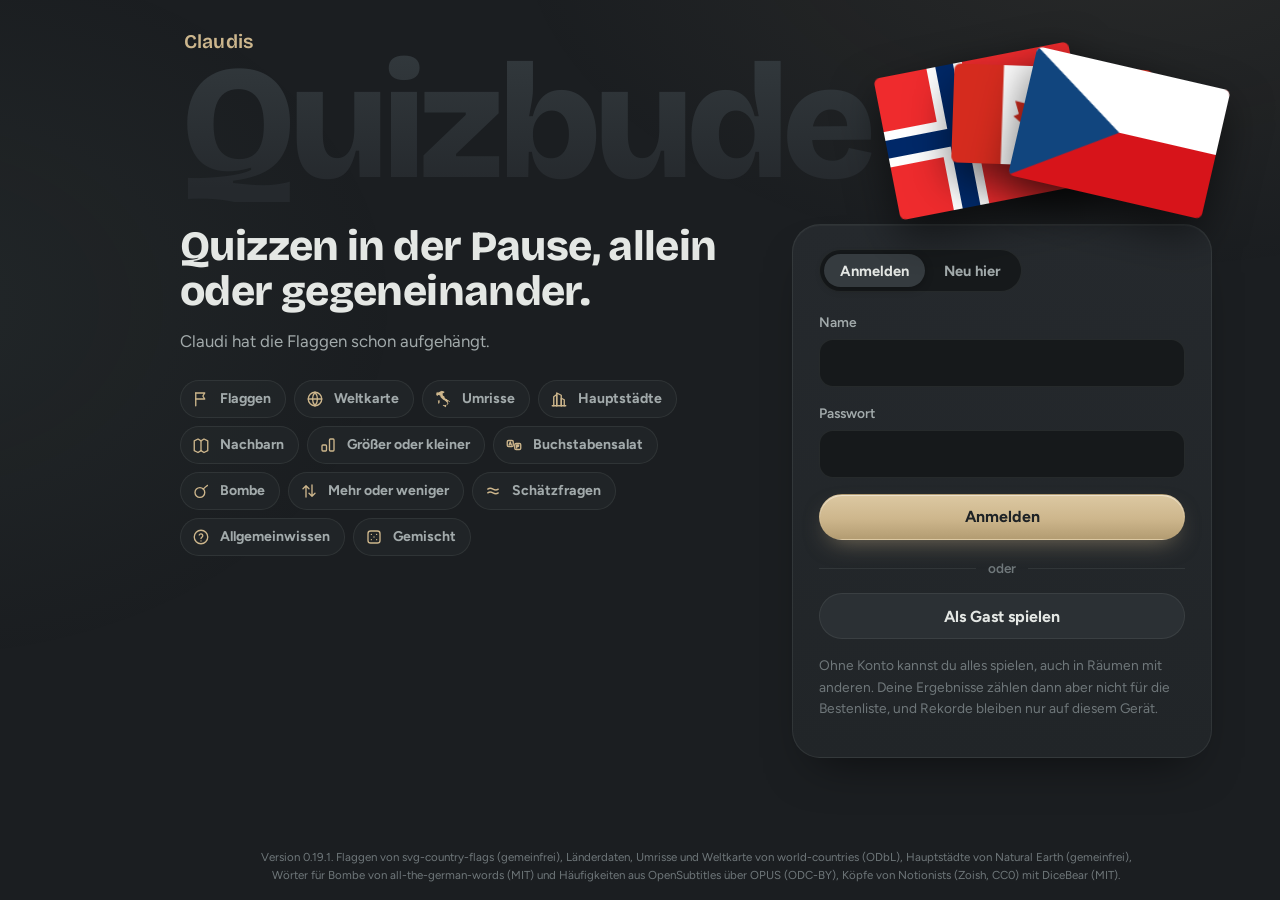
==== commit 850eb7e9: "0.19.1: Kopf-Teile als aufklappbare Liste Klick auf den Wert bei Frisur, Brille, Bart oder Oberteil " ====
--- a/index.html
+++ b/index.html
@@ -7,7 +7,7 @@
 <meta name="description" content="Flaggen raten in der Pause, allein oder zusammen im Raum.">
 <meta name="theme-color" content="#1B1E21">
 <link rel="icon" href="bilder/icon.svg" type="image/svg+xml">
-<link rel="stylesheet" href="css/stil.css?v=0.19.0">
+<link rel="stylesheet" href="css/stil.css?v=0.19.1">
 </head>
 <body>
 <!-- Ladebildschirm: steht sofort, bis Schriften, Bilder und Effekte bereit sind -->
@@ -390,7 +390,7 @@
 </nav>
 <div class="toast" id="toast" role="status" hidden></div>
 
-<script src="vendor/supabase.js?v=0.19.0"></script>
-<script type="module" src="js/app.js?v=0.19.0"></script>
+<script src="vendor/supabase.js?v=0.19.1"></script>
+<script type="module" src="js/app.js?v=0.19.1"></script>
 </body>
 </html>
--- a/css/stil.css
+++ b/css/stil.css
@@ -1848,6 +1848,18 @@
 .pk-pfeil { display: grid; place-items: center; height: 30px; border: 1px solid var(--linie); border-radius: 9px; background: var(--tief); color: var(--text); font: 800 1.05rem/1 var(--display); cursor: pointer; transition: background-color .12s, border-color .12s; }
 .pk-pfeil:hover { background: var(--flaeche-hoch); border-color: var(--linie-stark); }
 .pk-knoepfe { display: flex; align-items: center; gap: 12px; flex-wrap: wrap; }
+.pk-zeile { grid-template-columns: minmax(0, 1fr) 30px 92px 30px; }
+.pk-wert { display: inline-flex; align-items: center; justify-content: center; gap: 5px; height: 30px; padding: 0 6px; border: 1px solid transparent; border-radius: 9px; background: none; color: var(--text); font: 800 .86rem var(--display); font-variant-numeric: tabular-nums; cursor: pointer; transition: background-color .12s, border-color .12s; }
+.pk-wert svg { color: var(--text-3); transition: transform .15s; }
+.pk-wert:hover { background: var(--flaeche-hoch); }
+.pk-wert[aria-expanded="true"] { border-color: var(--sand); }
+.pk-wert[aria-expanded="true"] svg { transform: rotate(180deg); color: var(--sand); }
+.pk-liste { display: grid; grid-template-columns: repeat(auto-fill, 50px); grid-auto-rows: 50px; justify-content: space-between; gap: 6px; max-height: 236px; overflow-y: auto; margin: 2px 0 8px; padding: 8px; border-radius: 12px; background: var(--tief); border: 1px solid var(--linie); scrollbar-width: thin; }
+.pk-option { position: relative; width: 50px; height: 50px; padding: 0; border: 0; border-radius: 28%; overflow: hidden; background: none; cursor: pointer; box-shadow: inset 0 0 0 1px rgba(255,255,255,.06); transition: box-shadow .12s; }
+.pk-option img { display: block; width: 100%; height: 100%; }
+.pk-option:hover { box-shadow: 0 0 0 2px var(--linie-stark); }
+.pk-option[aria-selected="true"] { box-shadow: 0 0 0 2px var(--sand); }
+.pk-option small { position: absolute; left: 0; right: 0; bottom: 3px; text-align: center; font: 800 .62rem var(--schrift); color: #1B1E21; text-shadow: 0 0 3px rgba(255,255,255,.8); }
 .pb-raster { display: grid; grid-template-columns: repeat(5, minmax(0, 1fr)); gap: 6px; }
 .pb-raster.rund { grid-template-columns: repeat(6, minmax(0, 1fr)); }
 .pb-wahl { position: relative; aspect-ratio: 1; padding: 3px; border: 0; border-radius: 30%; background: none; cursor: pointer; display: grid; place-items: center; transition: box-shadow .15s; }
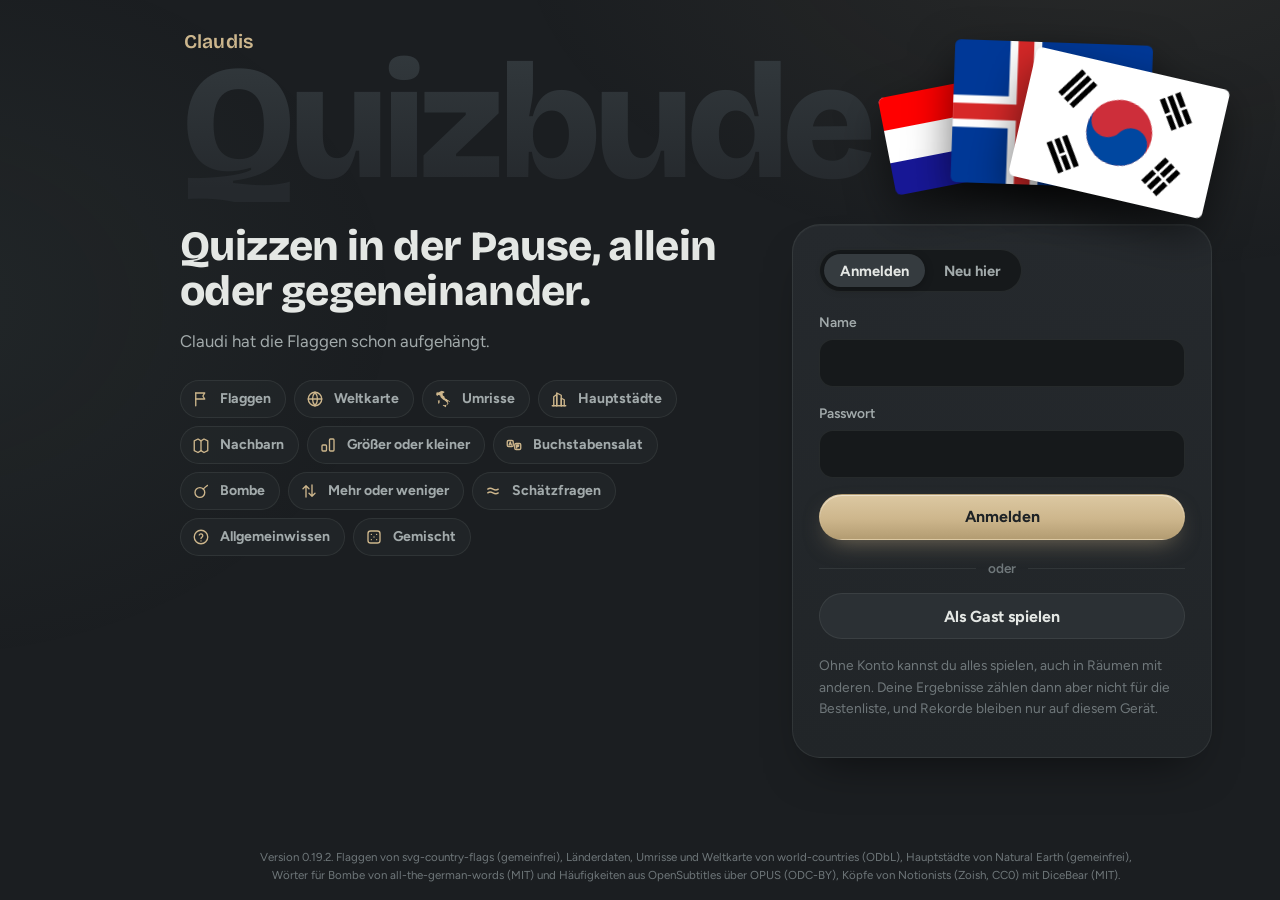
==== commit e1d18e43: "0.19.2: Sprint-Auswahl übersichtlicher, breite Fenster mit drei Spalten Liste mit festen Spalten für" ====
--- a/index.html
+++ b/index.html
@@ -7,7 +7,7 @@
 <meta name="description" content="Flaggen raten in der Pause, allein oder zusammen im Raum.">
 <meta name="theme-color" content="#1B1E21">
 <link rel="icon" href="bilder/icon.svg" type="image/svg+xml">
-<link rel="stylesheet" href="css/stil.css?v=0.19.1">
+<link rel="stylesheet" href="css/stil.css?v=0.19.2">
 </head>
 <body>
 <!-- Ladebildschirm: steht sofort, bis Schriften, Bilder und Effekte bereit sind -->
@@ -313,6 +313,7 @@
     <div class="sprint-wahl" id="sprint-wahl">
       <nav class="sprint-liste" id="sprint-liste" aria-label="Kategorien für den Sprint"></nav>
       <section class="sprint-vorschau" id="sprint-vorschau" aria-label="Gewählte Kategorie"></section>
+      <aside class="sprint-saison-spalte sv-saison" id="sprint-saison-spalte" aria-label="Beste der Saison"></aside>
     </div>
   </section>
 
@@ -390,7 +391,7 @@
 </nav>
 <div class="toast" id="toast" role="status" hidden></div>
 
-<script src="vendor/supabase.js?v=0.19.1"></script>
-<script type="module" src="js/app.js?v=0.19.1"></script>
+<script src="vendor/supabase.js?v=0.19.2"></script>
+<script type="module" src="js/app.js?v=0.19.2"></script>
 </body>
 </html>
--- a/css/stil.css
+++ b/css/stil.css
@@ -567,28 +567,38 @@
 /* Sprint-Auswahl: Liste links, Vorschau rechts */
 .sprint-wahl { display: grid; gap: 24px; align-items: start; }
 @media (min-width: 900px) { .sprint-wahl { grid-template-columns: minmax(300px, 400px) minmax(0, 1fr); } }
+.sv-saison.sprint-saison-spalte { display: none; }
+@media (min-width: 1440px) {
+  body:has(#s-sprintwahl:not([hidden])) main { max-width: 1600px; }
+  .sprint-wahl { grid-template-columns: 380px minmax(0, 1fr) 300px; }
+  .sprint-liste { grid-column: 1; } .sprint-vorschau { grid-column: 2; } .sv-saison.sprint-saison-spalte { grid-column: 3; grid-row: 1; }
+  .sprint-vorschau .sv-saison { display: none; }
+  .sv-saison.sprint-saison-spalte { display: grid; align-content: start; position: sticky; top: 24px; padding: 22px 20px; border-radius: var(--r-gross); border: 1px solid var(--linie); background: rgba(255,255,255,.02); border-top: 1px solid var(--linie); }
+  .sprint-saison-spalte .sv-saison-kopf { flex-direction: column; gap: 2px; }
+}
 .sprint-liste { display: grid; gap: 20px; }
 .sl-gruppe { display: grid; gap: 3px; }
 .sl-gruppe .gruppe-titel { margin: 0 0 6px; }
-.sl-zeile { display: grid; grid-template-columns: 24px minmax(0, 1fr) auto; align-items: center; gap: 14px; width: 100%; min-height: 56px; padding: 9px 14px; border-radius: var(--r-klein); border: 1px solid transparent; background: none; color: var(--text); font: inherit; text-align: left; cursor: pointer; transition: background .15s, border-color .15s; }
+.sl-kopf, .sl-zeile { display: grid; grid-template-columns: 24px minmax(0, 1fr) 46px 44px; align-items: center; gap: 12px; }
+.sl-kopf { padding: 0 14px 2px; font: 700 .7rem var(--schrift); color: var(--text-3); text-align: right; }
+.sl-kopf span:first-child { grid-column: 1 / 3; }
+.sl-zeile { width: 100%; min-height: 44px; padding: 6px 14px; border-radius: var(--r-klein); border: 1px solid transparent; background: none; color: var(--text); font: inherit; text-align: left; cursor: pointer; transition: background .15s, border-color .15s; }
 .sl-zeile:hover { background: rgba(255,255,255,.035); }
 .sl-zeile.an { background: rgba(205,182,140,.09); border-color: rgba(205,182,140,.42); }
 .sl-zeile:focus-visible { outline: 2px solid var(--sand); outline-offset: 2px; }
 .sl-symbol { display: grid; place-items: center; color: var(--text-3); transition: color .15s; }
-.sl-symbol svg, .sl-symbol img { width: 22px; height: 22px; }
+.sl-symbol svg, .sl-symbol img { width: 20px; height: 20px; }
 .sl-zeile.an .sl-symbol, .sl-zeile:hover .sl-symbol { color: var(--sand); }
-.sl-name { display: grid; gap: 4px; min-width: 0; }
-.sl-name b { font: 800 1rem/1.2 var(--display); }
-.sl-marken { display: flex; flex-wrap: wrap; gap: 5px; }
-.sl-marke { padding: 1px 8px; border-radius: 99px; font: 800 .68rem/1.5 var(--schrift); color: var(--text-2); background: rgba(255,255,255,.06); }
-.sl-marke.p1 { color: #E2C487; background: rgba(226,196,135,.13); }
-.sl-marke.p2 { color: #C3CACF; background: rgba(195,202,207,.12); }
-.sl-marke.p3 { color: #C99A6E; background: rgba(201,154,110,.13); }
+.sl-name { display: flex; align-items: center; gap: 8px; min-width: 0; }
+.sl-name b { font: 800 .95rem/1.2 var(--display); white-space: nowrap; overflow: hidden; text-overflow: ellipsis; }
+.sl-marke { flex: none; padding: 1px 7px; border-radius: 99px; font: 800 .64rem/1.5 var(--schrift); }
 .sl-marke.uebung { color: var(--salbei); background: rgba(143,179,162,.14); }
-.sl-rekord { display: grid; justify-items: end; gap: 2px; }
-.sl-rekord b { font: 800 1.35rem/1 var(--display); color: var(--sand); font-variant-numeric: tabular-nums; }
-.sl-rekord small { font-size: .68rem; font-weight: 700; color: var(--text-3); }
-.sl-rekord.ohne b { color: var(--text-3); font-size: 1rem; }
+.sl-platz, .sl-rekord { text-align: right; font: 800 .95rem var(--display); font-variant-numeric: tabular-nums; }
+.sl-platz { color: var(--text-2); }
+.sl-platz.p1 { color: #E2C487; } .sl-platz.p2 { color: #C3CACF; } .sl-platz.p3 { color: #C99A6E; }
+.sl-rekord { color: var(--sand); font-size: 1.05rem; }
+.sl-platz.ohne, .sl-rekord.ohne { color: var(--text-3); font-weight: 600; }
+.sl-gruppe { gap: 2px; }
 
 .sprint-vorschau { display: grid; gap: 18px; padding: 26px 28px 24px; border-radius: var(--r-gross); border: 1px solid var(--linie-stark); background: radial-gradient(110% 70% at 50% 0%, rgba(205,182,140,.11), transparent 62%), linear-gradient(180deg, #282C30, #212528); box-shadow: var(--schatten); }
 @media (min-width: 900px) and (min-height: 860px) { .sprint-vorschau { position: sticky; top: 24px; } }
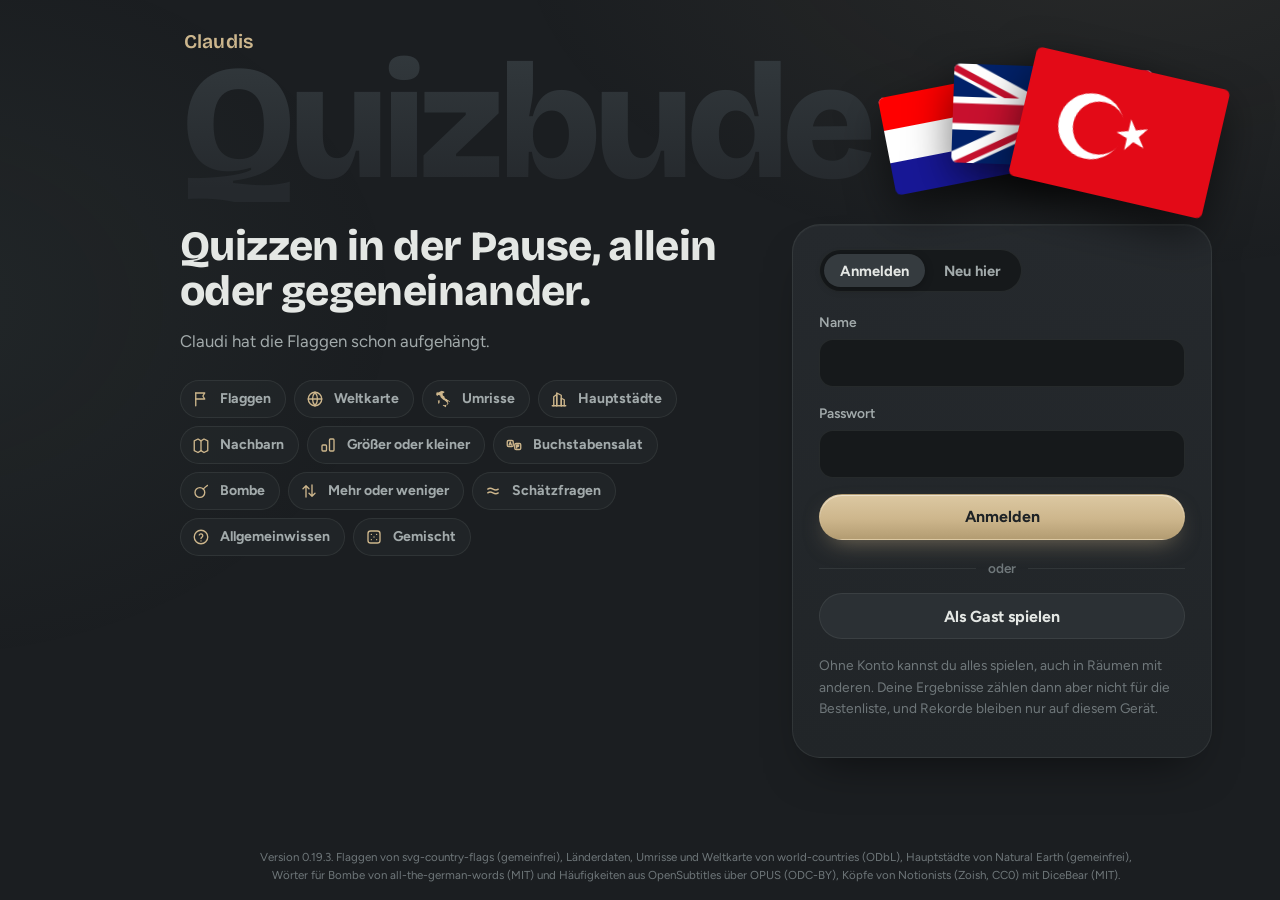
==== commit 3618c938: "0.19.3: Saisonplatz aus der Sprint-Liste entfernt Links steht je Kategorie nur noch der Rekord.  Co-" ====
--- a/index.html
+++ b/index.html
@@ -7,7 +7,7 @@
 <meta name="description" content="Flaggen raten in der Pause, allein oder zusammen im Raum.">
 <meta name="theme-color" content="#1B1E21">
 <link rel="icon" href="bilder/icon.svg" type="image/svg+xml">
-<link rel="stylesheet" href="css/stil.css?v=0.19.2">
+<link rel="stylesheet" href="css/stil.css?v=0.19.3">
 </head>
 <body>
 <!-- Ladebildschirm: steht sofort, bis Schriften, Bilder und Effekte bereit sind -->
@@ -391,7 +391,7 @@
 </nav>
 <div class="toast" id="toast" role="status" hidden></div>
 
-<script src="vendor/supabase.js?v=0.19.2"></script>
-<script type="module" src="js/app.js?v=0.19.2"></script>
+<script src="vendor/supabase.js?v=0.19.3"></script>
+<script type="module" src="js/app.js?v=0.19.3"></script>
 </body>
 </html>
--- a/css/stil.css
+++ b/css/stil.css
@@ -579,7 +579,7 @@
 .sprint-liste { display: grid; gap: 20px; }
 .sl-gruppe { display: grid; gap: 3px; }
 .sl-gruppe .gruppe-titel { margin: 0 0 6px; }
-.sl-kopf, .sl-zeile { display: grid; grid-template-columns: 24px minmax(0, 1fr) 46px 44px; align-items: center; gap: 12px; }
+.sl-kopf, .sl-zeile { display: grid; grid-template-columns: 24px minmax(0, 1fr) 52px; align-items: center; gap: 12px; }
 .sl-kopf { padding: 0 14px 2px; font: 700 .7rem var(--schrift); color: var(--text-3); text-align: right; }
 .sl-kopf span:first-child { grid-column: 1 / 3; }
 .sl-zeile { width: 100%; min-height: 44px; padding: 6px 14px; border-radius: var(--r-klein); border: 1px solid transparent; background: none; color: var(--text); font: inherit; text-align: left; cursor: pointer; transition: background .15s, border-color .15s; }
@@ -593,11 +593,9 @@
 .sl-name b { font: 800 .95rem/1.2 var(--display); white-space: nowrap; overflow: hidden; text-overflow: ellipsis; }
 .sl-marke { flex: none; padding: 1px 7px; border-radius: 99px; font: 800 .64rem/1.5 var(--schrift); }
 .sl-marke.uebung { color: var(--salbei); background: rgba(143,179,162,.14); }
-.sl-platz, .sl-rekord { text-align: right; font: 800 .95rem var(--display); font-variant-numeric: tabular-nums; }
-.sl-platz { color: var(--text-2); }
-.sl-platz.p1 { color: #E2C487; } .sl-platz.p2 { color: #C3CACF; } .sl-platz.p3 { color: #C99A6E; }
+.sl-rekord { text-align: right; font: 800 .95rem var(--display); font-variant-numeric: tabular-nums; }
 .sl-rekord { color: var(--sand); font-size: 1.05rem; }
-.sl-platz.ohne, .sl-rekord.ohne { color: var(--text-3); font-weight: 600; }
+.sl-rekord.ohne { color: var(--text-3); font-weight: 600; }
 .sl-gruppe { gap: 2px; }
 
 .sprint-vorschau { display: grid; gap: 18px; padding: 26px 28px 24px; border-radius: var(--r-gross); border: 1px solid var(--linie-stark); background: radial-gradient(110% 70% at 50% 0%, rgba(205,182,140,.11), transparent 62%), linear-gradient(180deg, #282C30, #212528); box-shadow: var(--schatten); }
